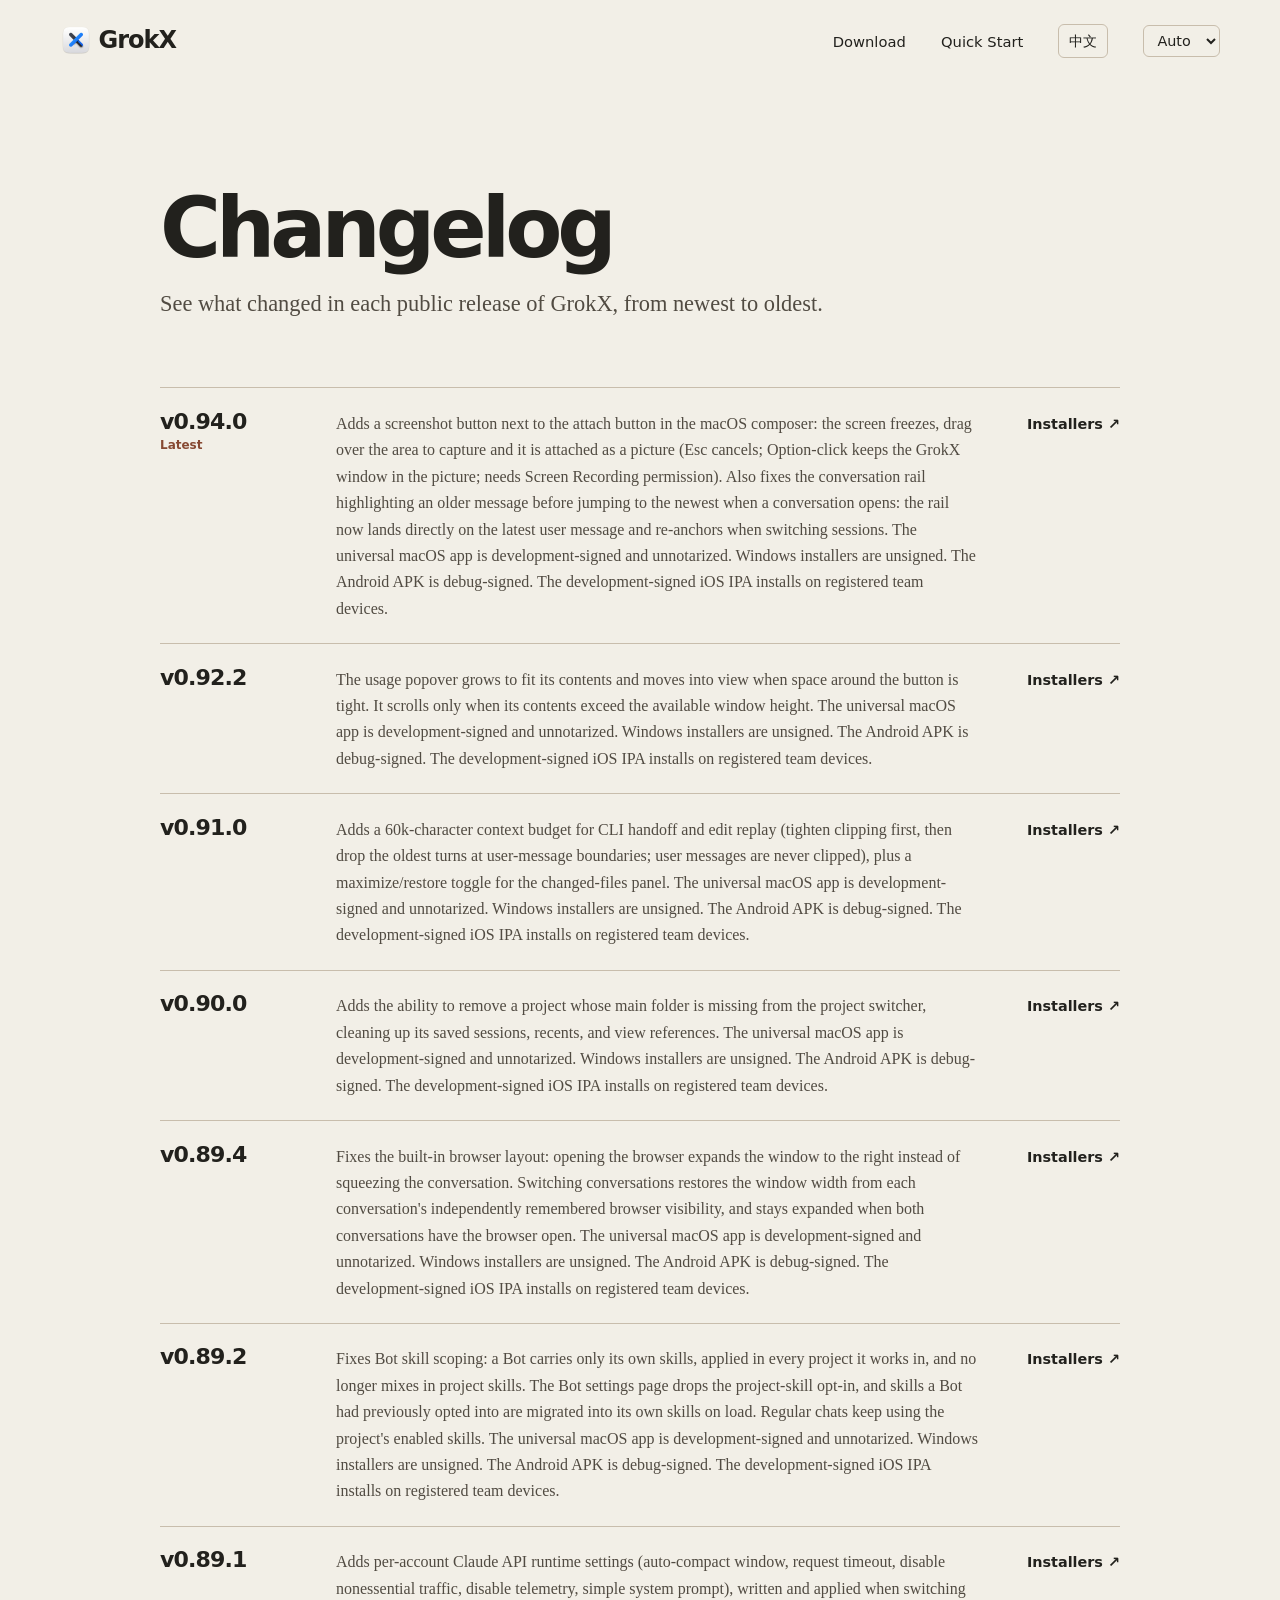
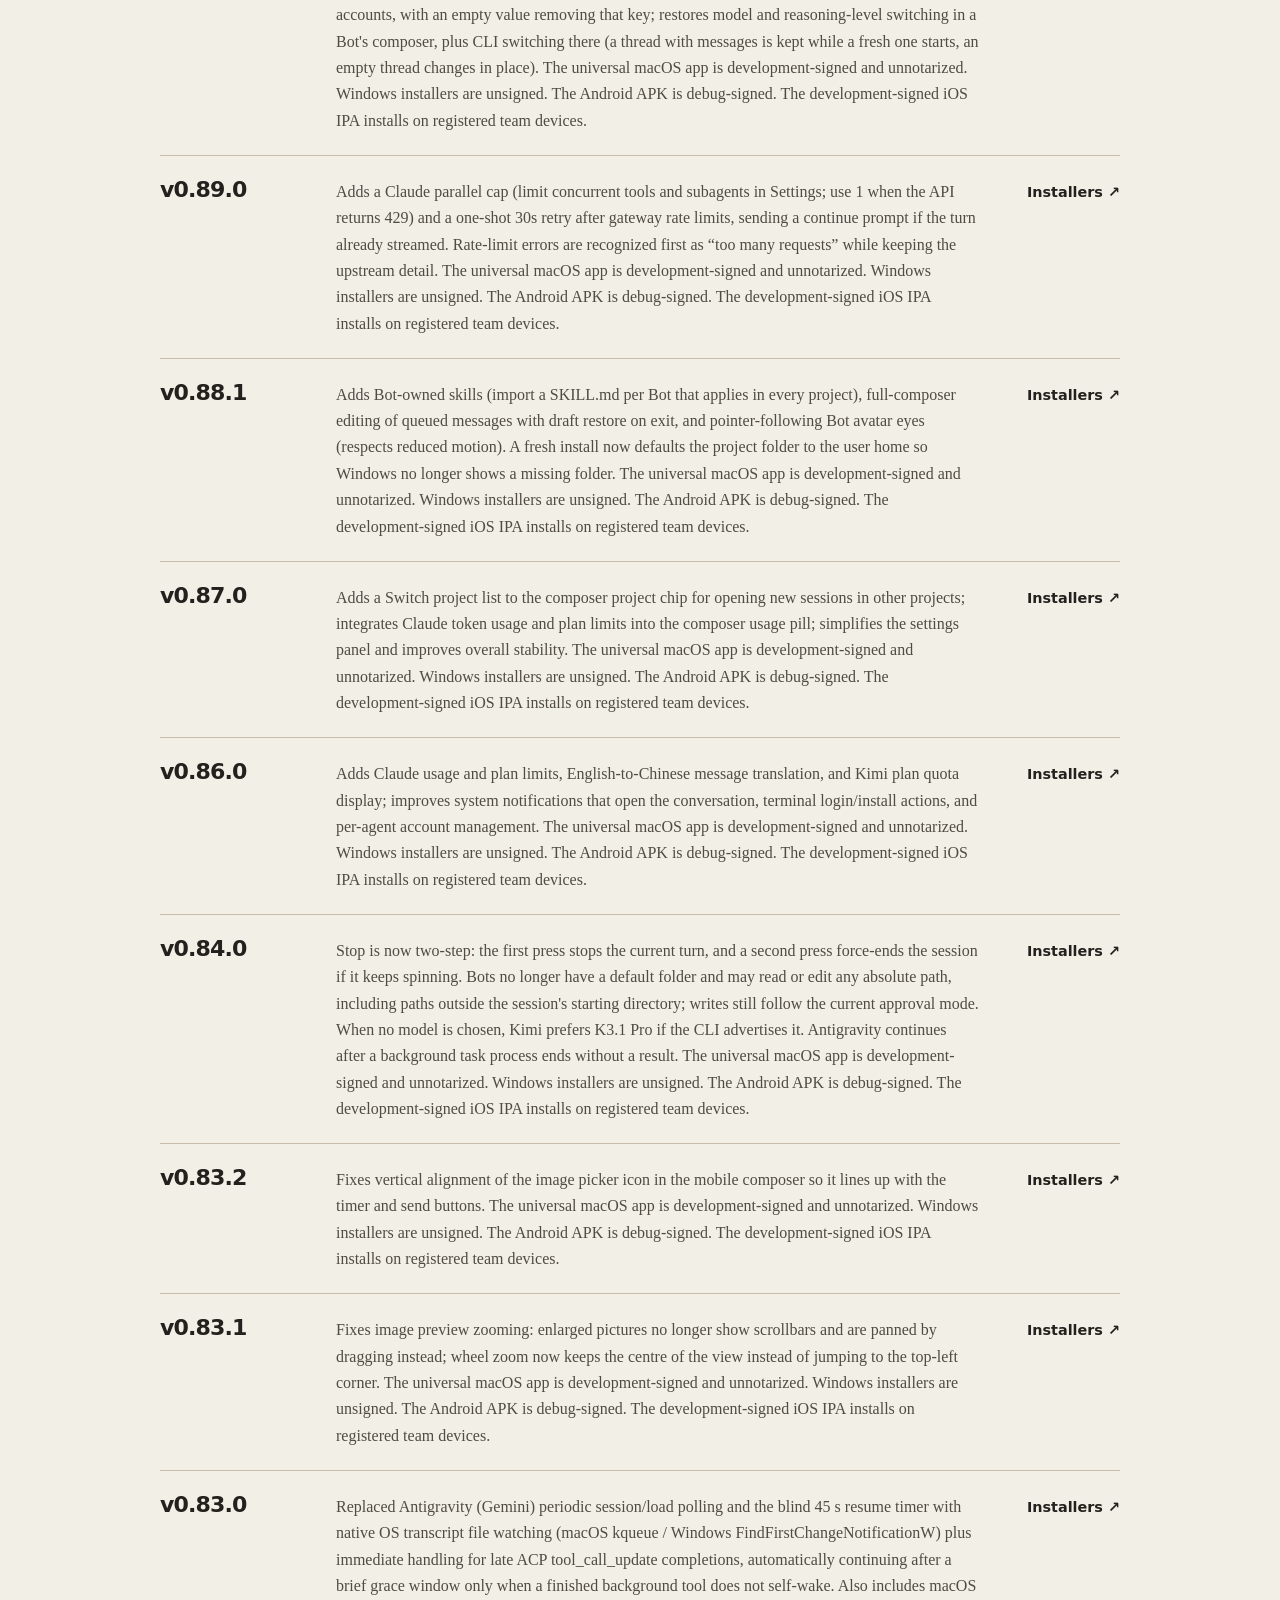
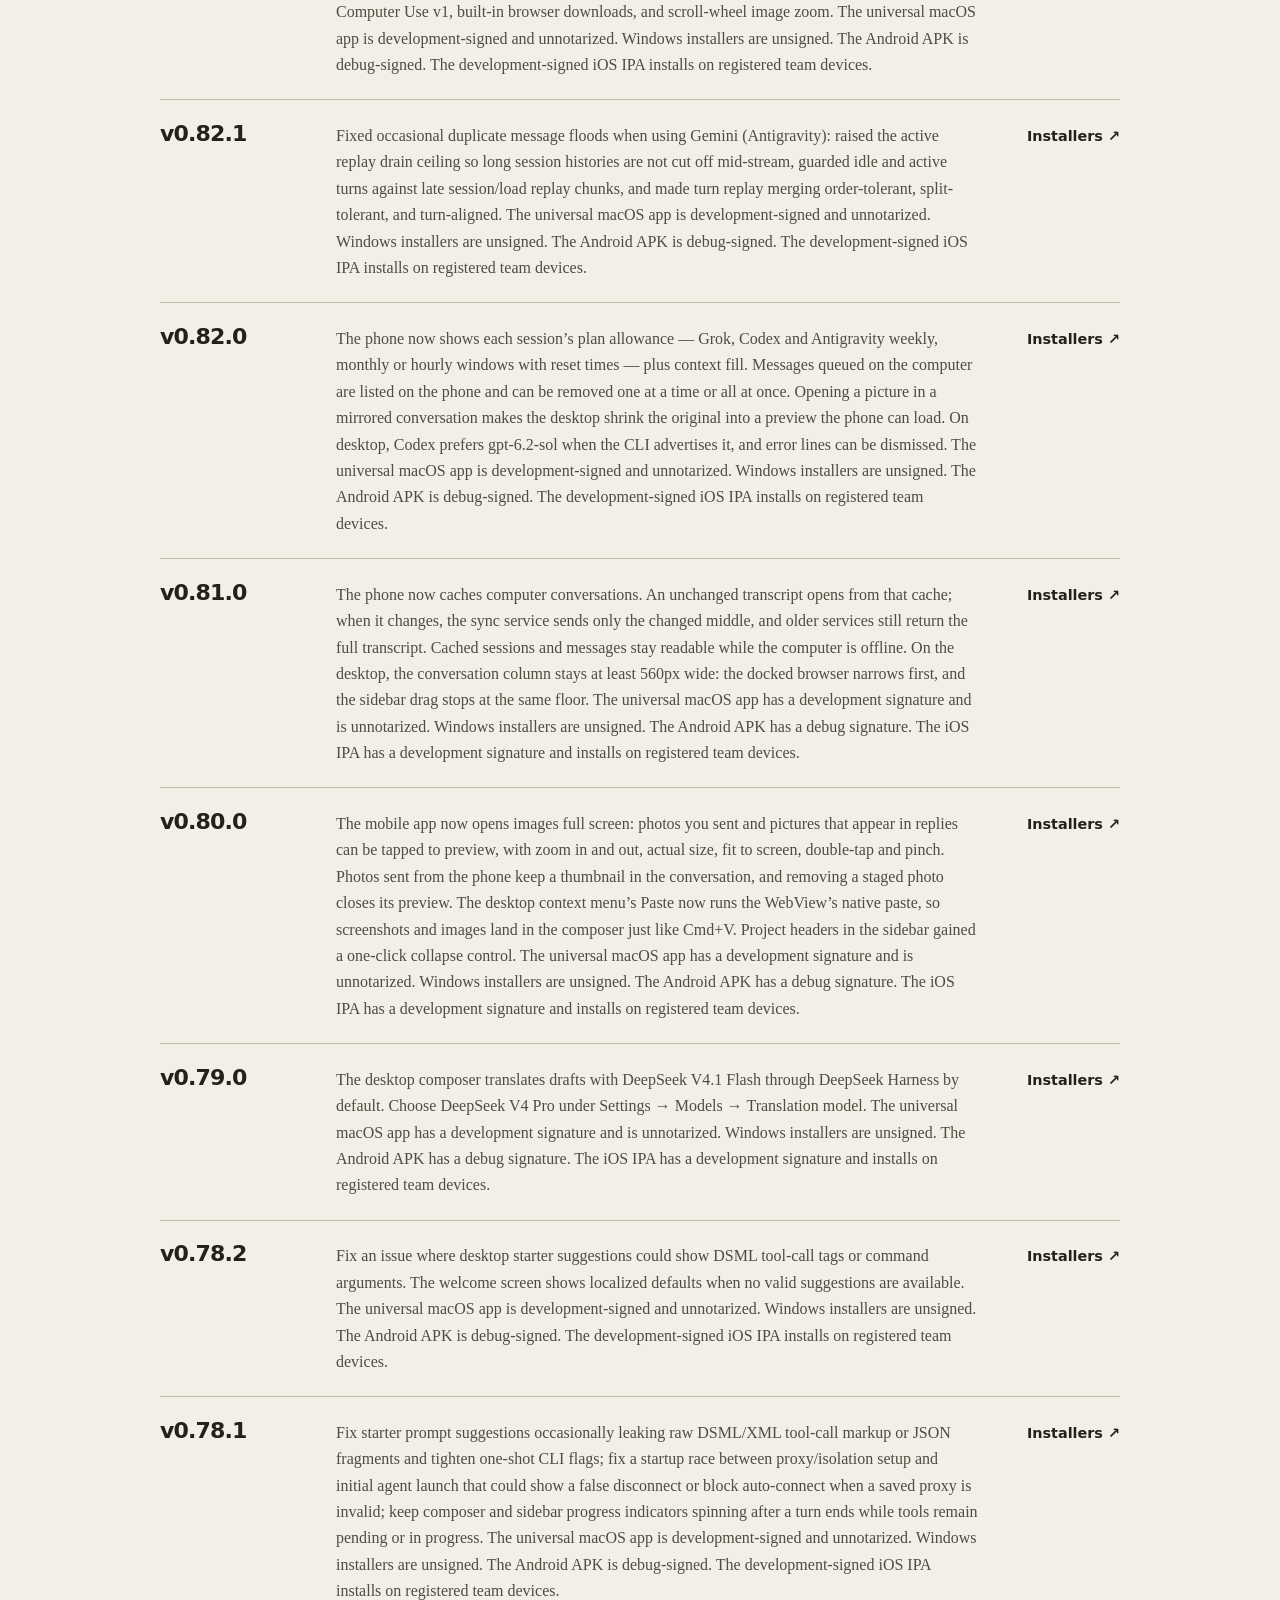
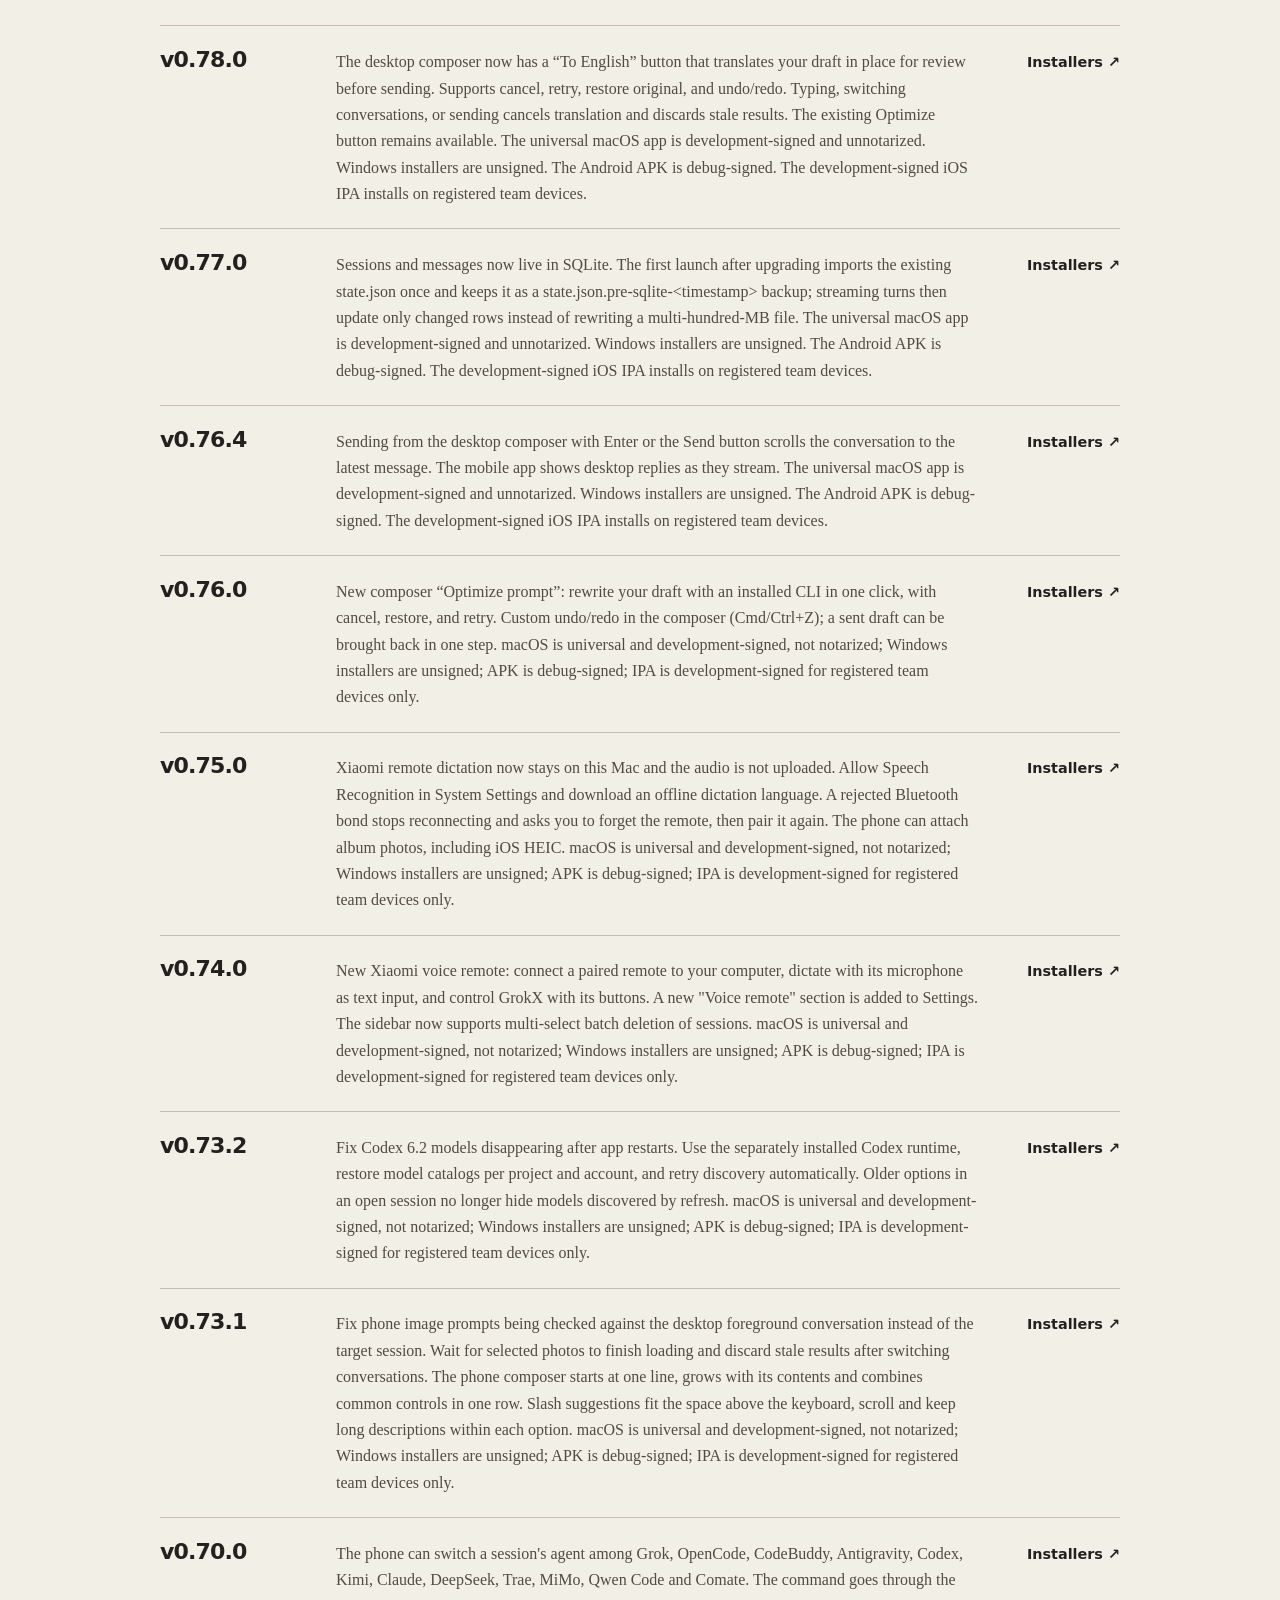
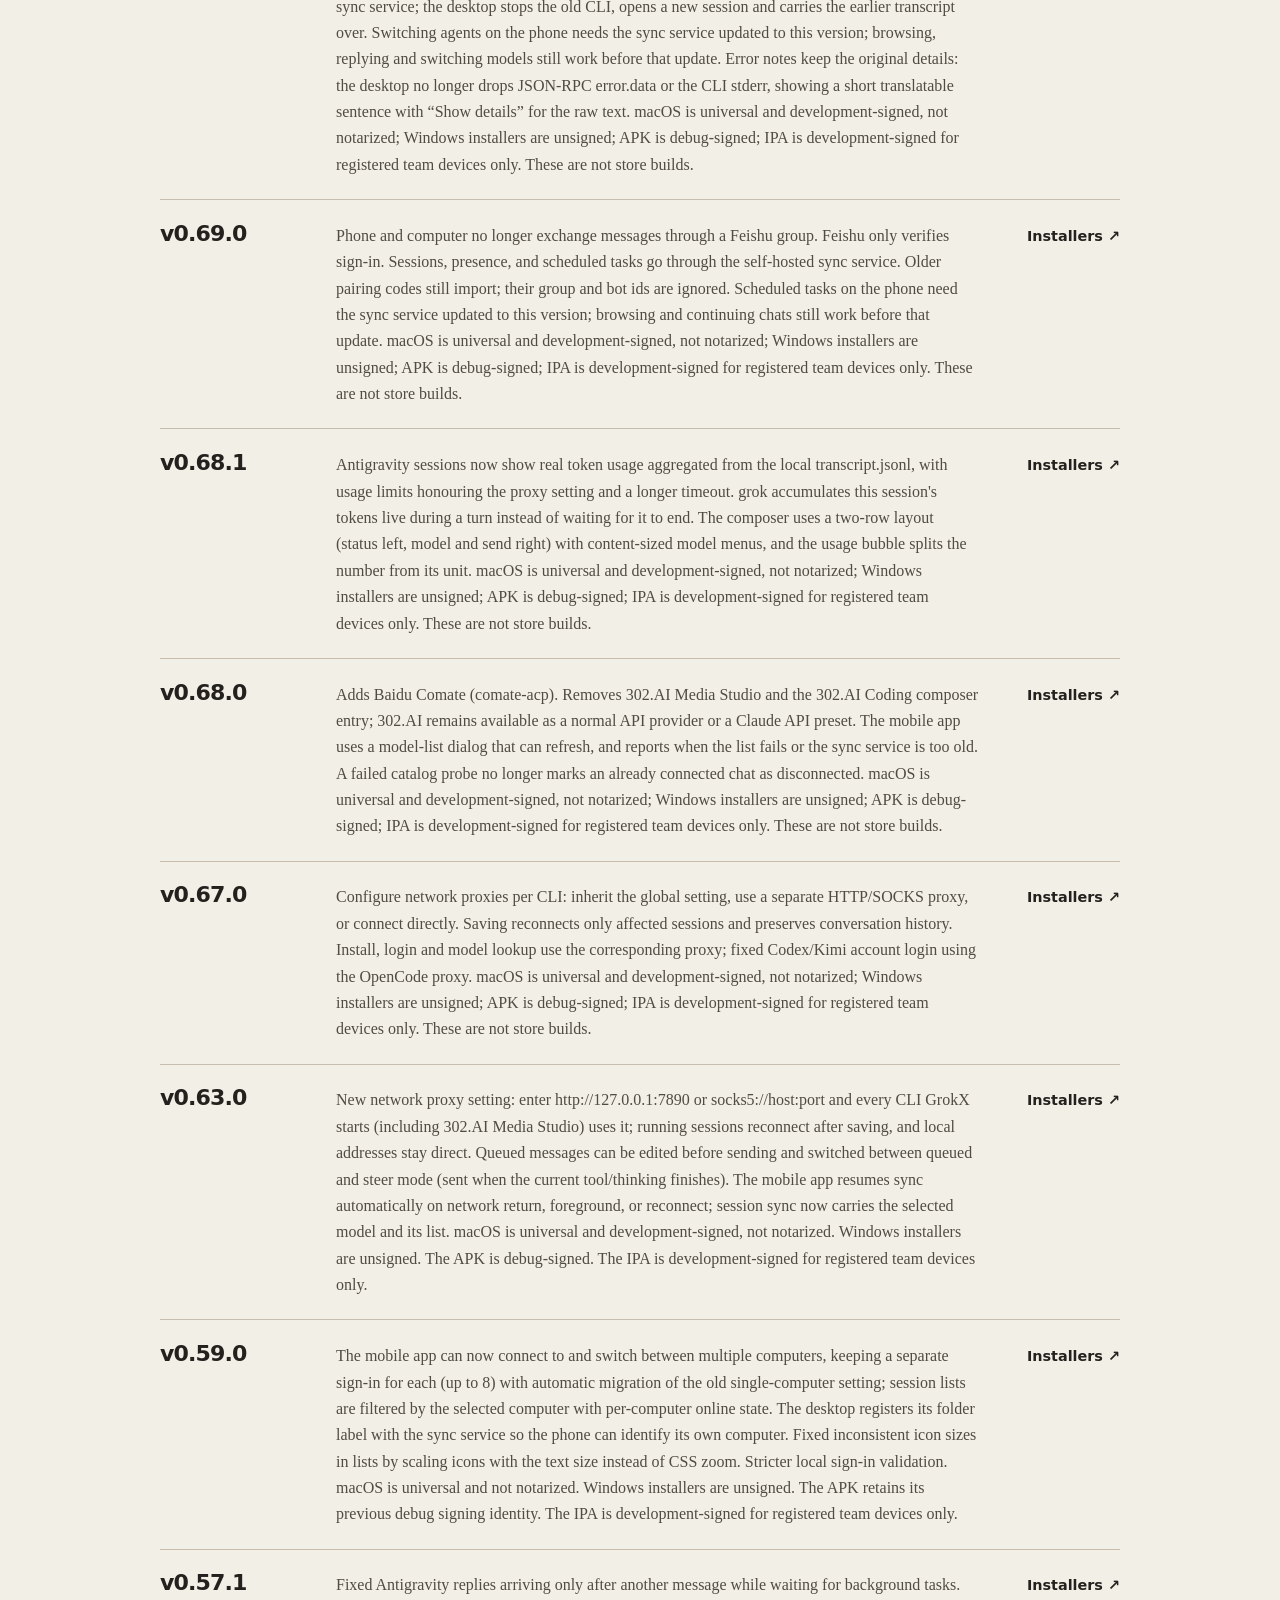
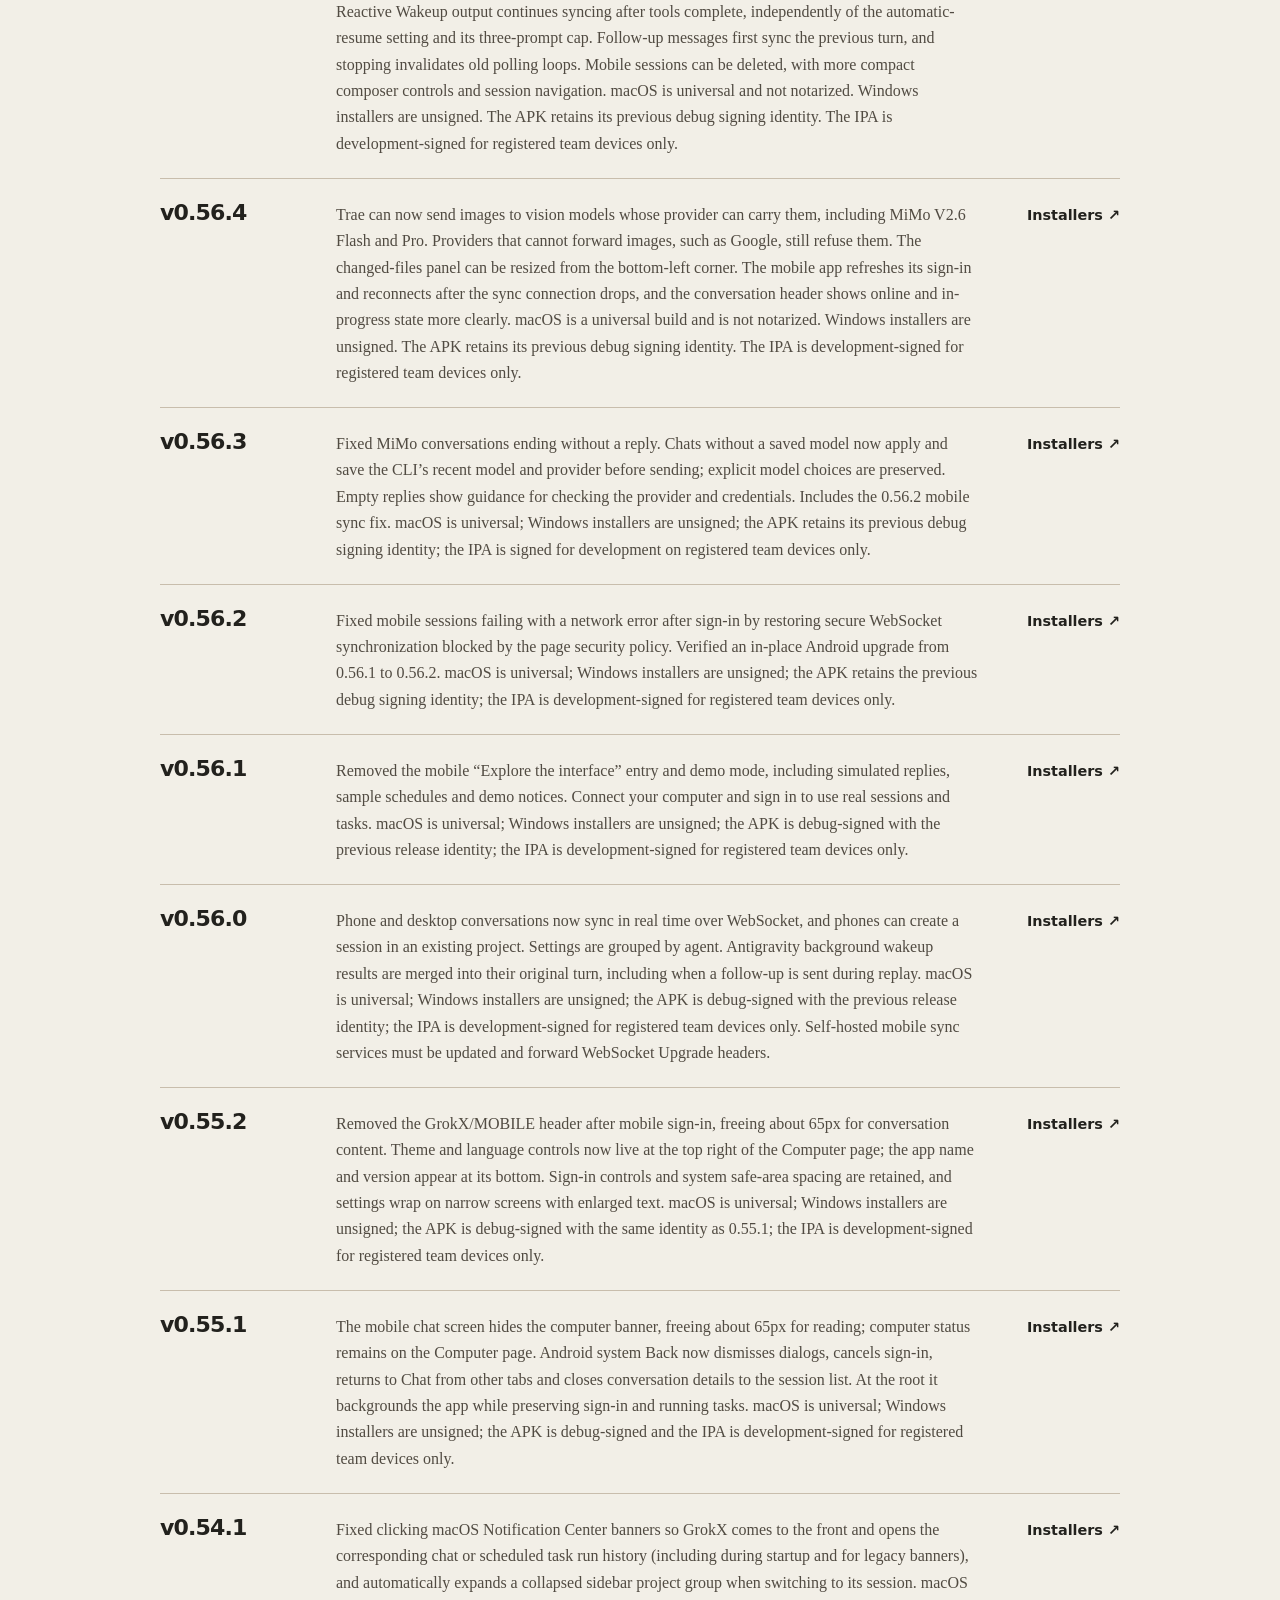
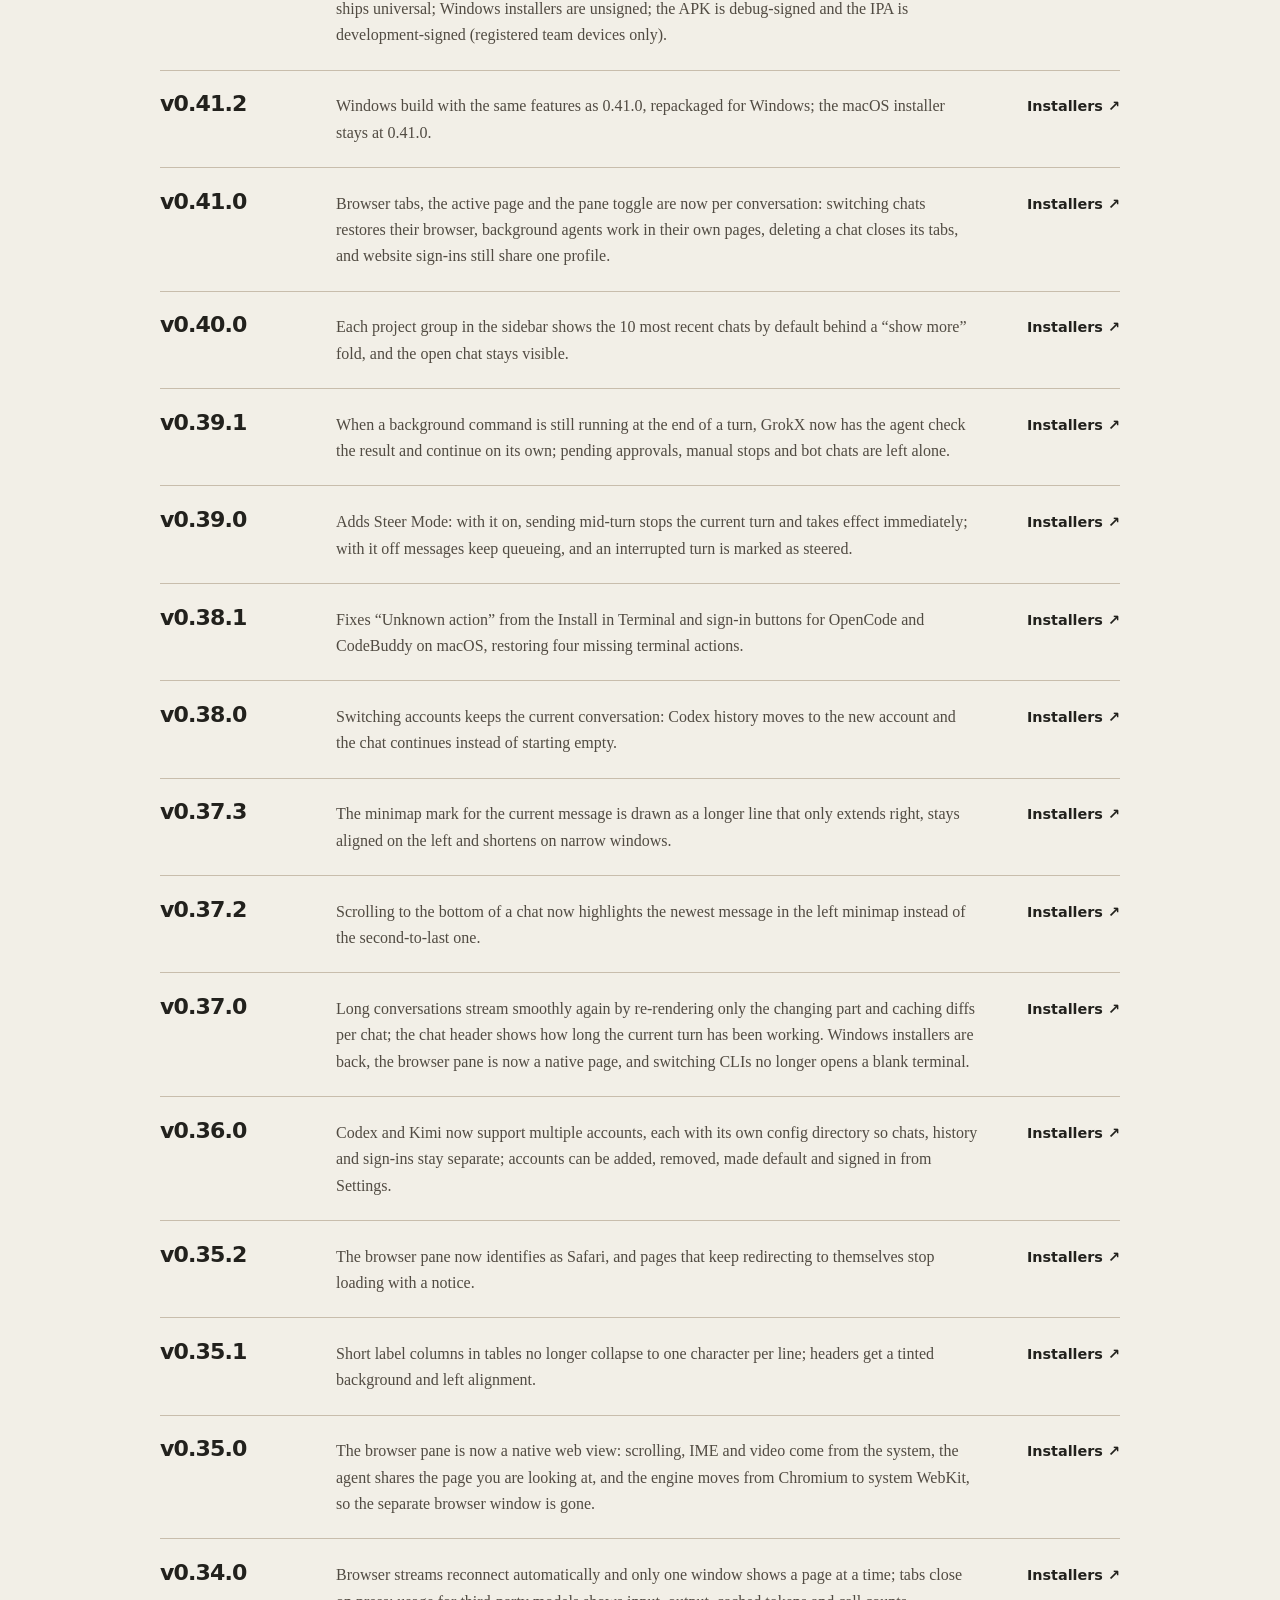
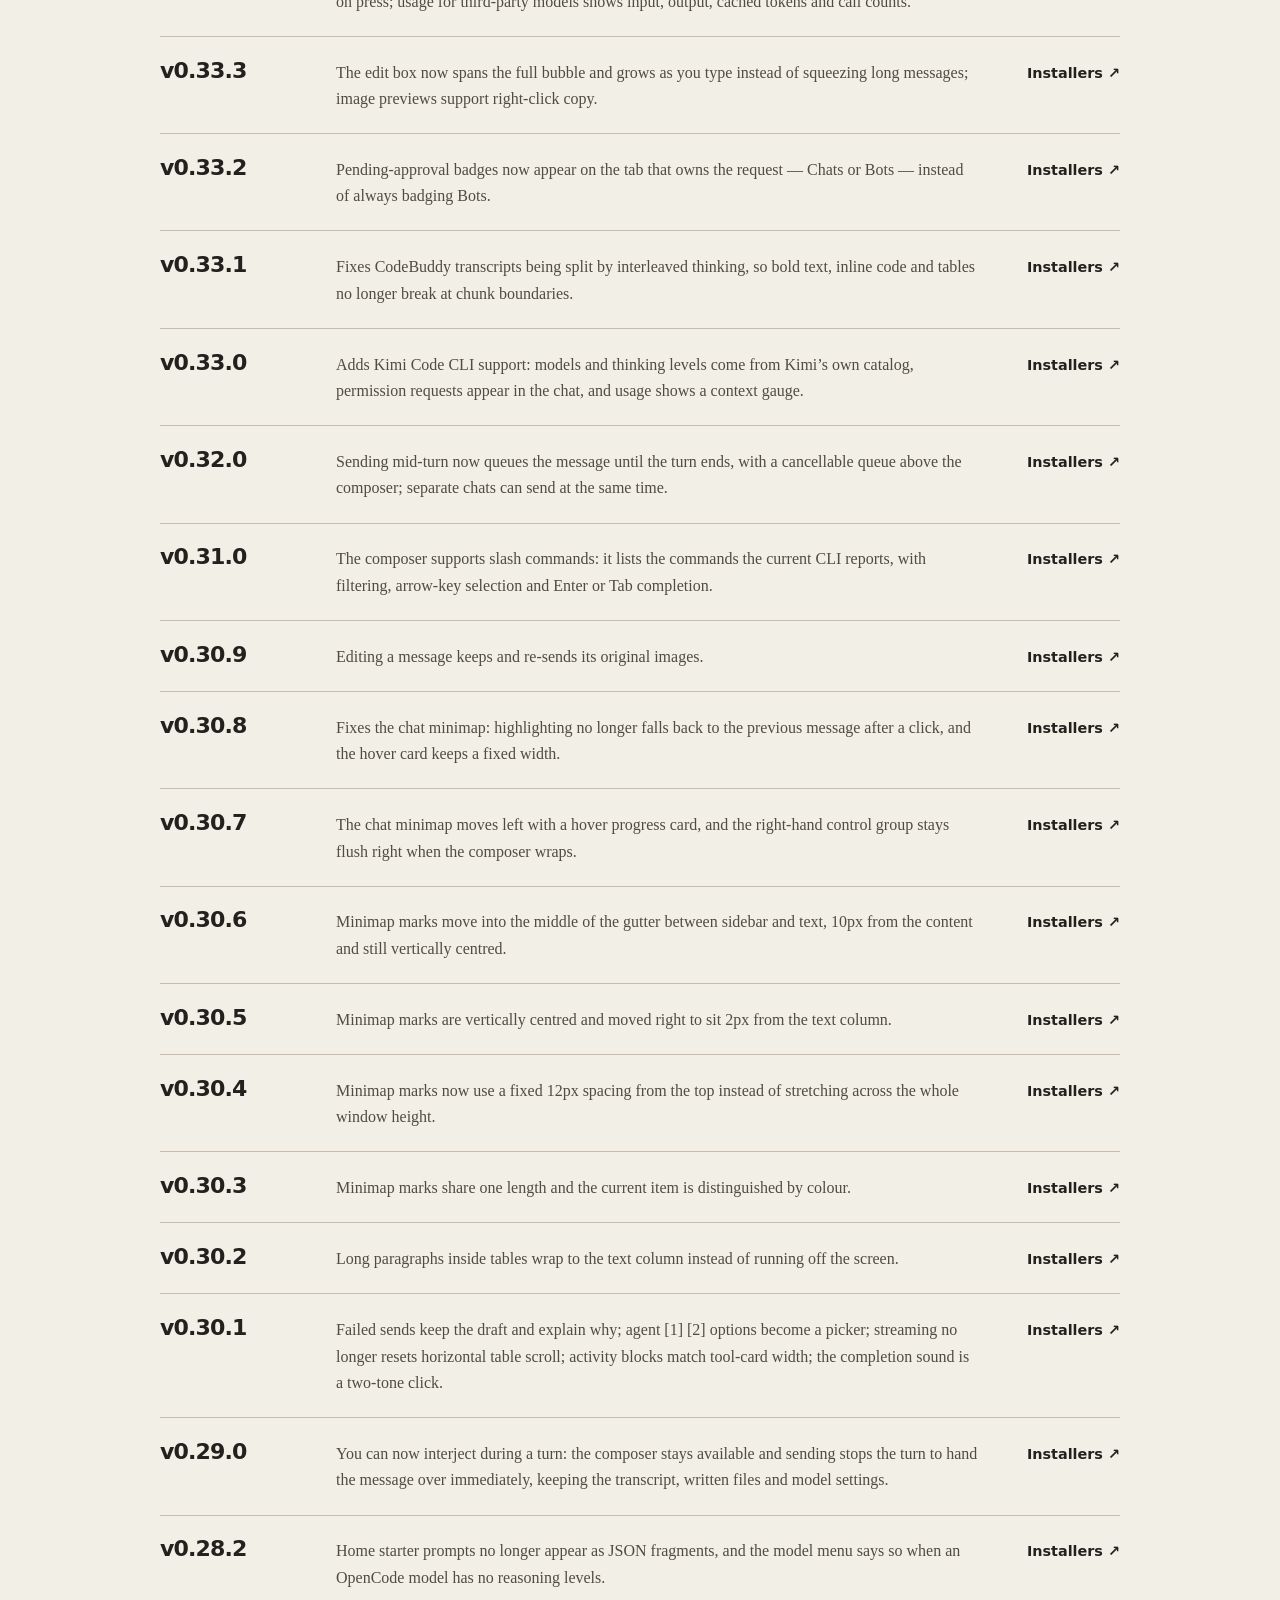
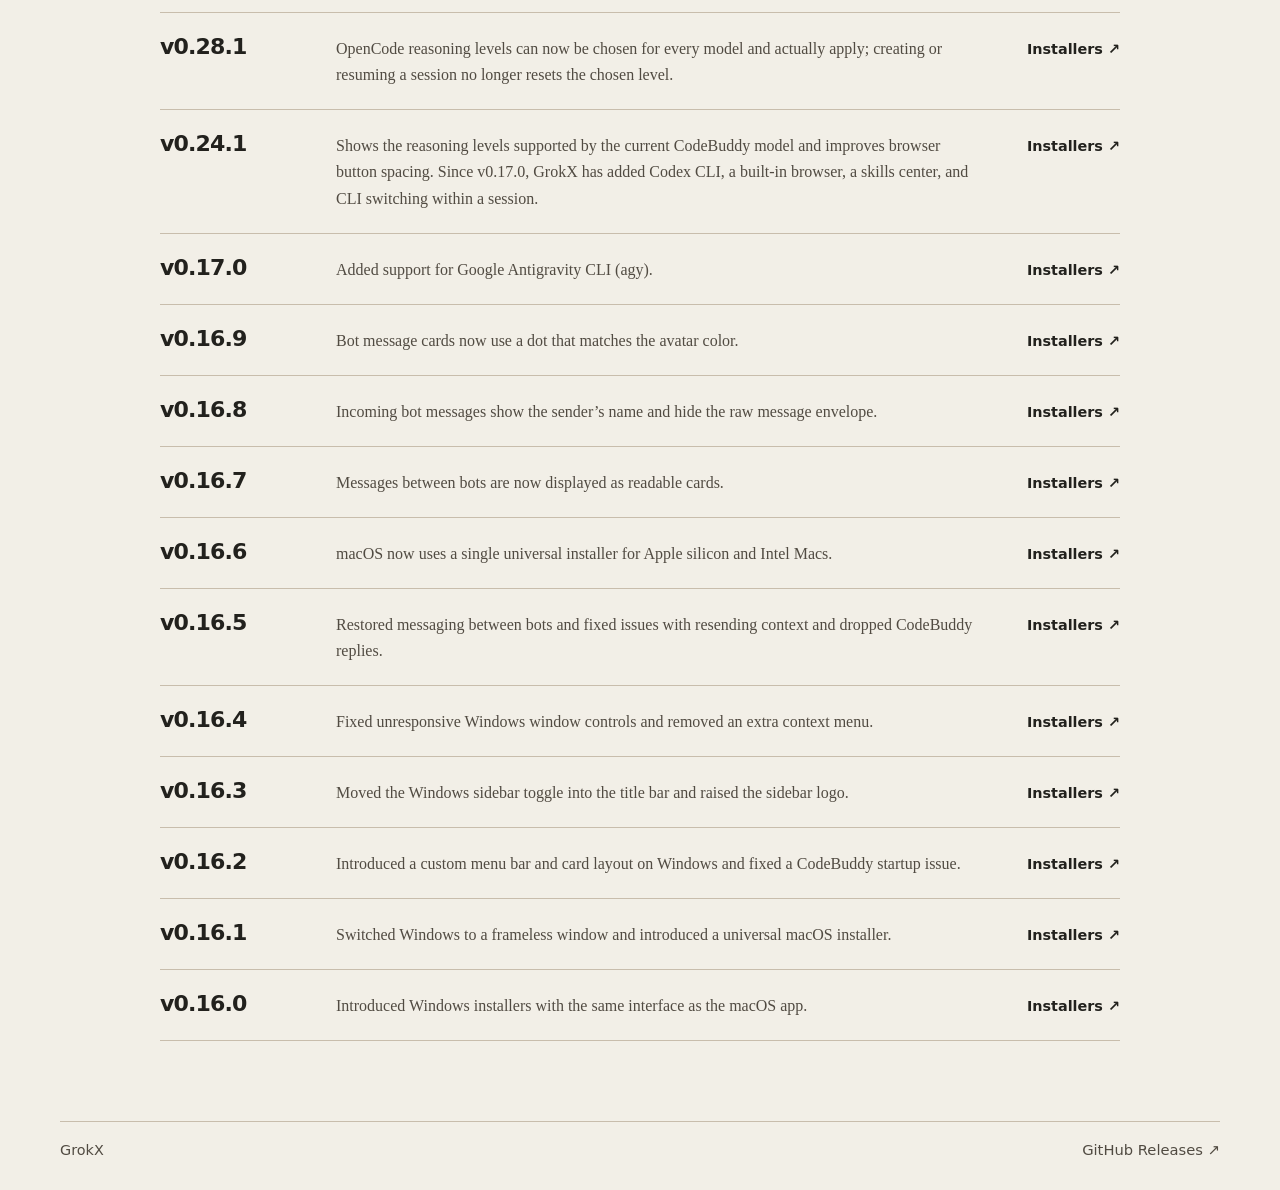
==== changelog.html @ 05f16b46 "Release 0.94.0: update version manifest and changelog" ====
<!doctype html>
<html lang="zh-CN">
<head>
<meta charset="utf-8">
<meta name="viewport" content="width=device-width, initial-scale=1">
<meta name="description" content="查看 GrokX 的版本变更和历史安装包。" data-en-content="Browse GrokX release notes and previous installers.">
<link rel="icon" href="grokx-icon.png">
<title data-en="GrokX · Changelog">GrokX · 版本更新记录</title>
<script src="preferences.js"></script>
<link rel="stylesheet" href="site.css">
<style>
.archive{max-width:960px;padding:clamp(3rem,8vw,7rem) 0 clamp(3rem,7vw,5rem)}
.archive-header{margin-bottom:clamp(2.4rem,5vw,4rem)}
.archive h1{margin:0 0 .8rem;font-size:clamp(2.6rem,6.5vw,5.2rem);letter-spacing:-.06em;line-height:1.07}
.archive-header p,.releases p{margin:0;font-family:var(--serif);color:var(--soft);line-height:1.65}
.archive-header p{font-size:clamp(1.15rem,2vw,1.4rem)}
.releases{list-style:none;margin:0;padding:0;border-top:1px solid var(--line)}
.releases li{display:grid;grid-template-columns:8rem minmax(0,1fr) auto;align-items:baseline;gap:.45rem clamp(1rem,4vw,3rem);padding:1.3rem 0;border-bottom:1px solid var(--line);scroll-margin-top:1rem}
.release-version h2{margin:0;font-size:1.38rem;letter-spacing:-.04em;font-variant-numeric:tabular-nums}
.latest{display:block;margin-top:.25rem;color:var(--step);font-size:.75rem;font-weight:650}
.release-link{white-space:nowrap;text-decoration:none;font-size:.9rem;font-weight:650}
.release-link:hover{text-decoration:underline}
.sr-only{position:absolute;width:1px;height:1px;padding:0;overflow:hidden;clip-path:inset(50%);white-space:nowrap}
@media(max-width:600px){
  .releases li{grid-template-columns:1fr auto}
  .releases p{grid-row:2;grid-column:1/-1}
  .release-link{grid-row:1;grid-column:2}
}
</style>
</head>
<body>
<nav class="shell" aria-label="主导航" data-en-label="Main navigation">
  <a class="wordmark-link" href="./"><span class="wordmark"><img src="grokx-icon.png" width="32" height="32" alt="">GrokX</span></a>
  <div>
    <a href="./#downloads" data-en="Download">下载</a>
    <a href="./#guide" data-en="Quick Start">使用指南</a>
    <button class="language-toggle" type="button" hidden></button>
    <select class="theme-select" aria-label="显示主题" data-en-label="Color theme" hidden>
      <option value="auto" data-en="Auto">自动</option>
      <option value="light" data-en="Light">亮色</option>
      <option value="dark" data-en="Dark">暗色</option>
    </select>
  </div>
</nav>
<main class="shell archive">
  <header class="archive-header">
    <h1 data-en="Changelog">版本更新记录</h1>
    <p data-en="See what changed in each public release of GrokX, from newest to oldest.">从新到旧查看 GrokX 各公开版本的改动和安装包。</p>
  </header>
  <ol class="releases">
    <li id="v0.94.0">
      <div class="release-version"><h2>v0.94.0</h2><span class="latest" data-en="Latest">最新发布</span></div>
      <p data-en="Adds a screenshot button next to the attach button in the macOS composer: the screen freezes, drag over the area to capture and it is attached as a picture (Esc cancels; Option-click keeps the GrokX window in the picture; needs Screen Recording permission). Also fixes the conversation rail highlighting an older message before jumping to the newest when a conversation opens: the rail now lands directly on the latest user message and re-anchors when switching sessions. The universal macOS app is development-signed and unnotarized. Windows installers are unsigned. The Android APK is debug-signed. The development-signed iOS IPA installs on registered team devices.">macOS 输入框的添加文件按钮旁新增截图按钮：屏幕冻结后拖拽框选区域，截图即作为图片加入输入框（Esc 取消；按住 Option 点击时不隐藏 GrokX 窗口；需要屏幕录制权限）。同时修复打开会话时右侧对话刻度先高亮旧消息、随后才跳到最新一条的问题：进入会话时刻度直接定位到最新一条用户消息，切换会话也会重新定位。macOS universal 为开发签名，未公证；Windows 安装包未签名；Android APK 为调试签名；iOS IPA 为开发签名，仅供团队已注册设备安装。</p>
      <a class="release-link" href="https://github.com/onedou/grokx-releases/releases/tag/v0.94.0"><span data-en="Installers">安装包</span> <span class="sr-only">v0.94.0</span><span aria-hidden="true">↗</span></a>
    </li>
    <li id="v0.92.2">
      <div class="release-version"><h2>v0.92.2</h2></div>
      <p data-en="The usage popover grows to fit its contents and moves into view when space around the button is tight. It scrolls only when its contents exceed the available window height. The universal macOS app is development-signed and unnotarized. Windows installers are unsigned. The Android APK is debug-signed. The development-signed iOS IPA installs on registered team devices.">聊天输入区的用量浮层现在会随内容展开。按钮上下空间不足时，浮层会调整位置以完整显示，只有内容超过整个窗口可用高度时才需要滚动。macOS universal 为开发签名，未公证。Windows 安装包未签名。Android APK 为调试签名。iOS IPA 为开发签名，仅供团队已注册设备安装。</p>
      <a class="release-link" href="https://github.com/onedou/grokx-releases/releases/tag/v0.92.2"><span data-en="Installers">安装包</span> <span class="sr-only">v0.92.2</span><span aria-hidden="true">↗</span></a>
    </li>
    <li id="v0.91.0">
      <div class="release-version"><h2>v0.91.0</h2></div>
      <p data-en="Adds a 60k-character context budget for CLI handoff and edit replay (tighten clipping first, then drop the oldest turns at user-message boundaries; user messages are never clipped), plus a maximize/restore toggle for the changed-files panel. The universal macOS app is development-signed and unnotarized. Windows installers are unsigned. The Android APK is debug-signed. The development-signed iOS IPA installs on registered team devices.">新增交接/编辑回放 60k 字符上下文预算（先逐级收紧单条截断并保头保尾，仍超时按用户消息边界丢弃最旧回合并注明数量；用户消息永不截断），以及文件变更面板放大/恢复按钮。macOS universal 为开发签名且未公证；Windows 安装包未签名；Android APK 为调试签名；iOS IPA 为开发签名，仅供团队已注册设备安装。</p>
      <a class="release-link" href="https://github.com/onedou/grokx-releases/releases/tag/v0.91.0"><span data-en="Installers">安装包</span> <span class="sr-only">v0.91.0</span><span aria-hidden="true">↗</span></a>
    </li>
    <li id="v0.90.0">
      <div class="release-version"><h2>v0.90.0</h2></div>
      <p data-en="Adds the ability to remove a project whose main folder is missing from the project switcher, cleaning up its saved sessions, recents, and view references. The universal macOS app is development-signed and unnotarized. Windows installers are unsigned. The Android APK is debug-signed. The development-signed iOS IPA installs on registered team devices.">项目切换器支持直接移除主文件夹已失效的项目，并清理相关会话、最近目录与视图引用。macOS 为 universal 开发签名、未公证；Windows 安装包未签名；Android APK 为调试签名；iOS IPA 为开发签名，仅供团队已注册设备安装。</p>
      <a class="release-link" href="https://github.com/onedou/grokx-releases/releases/tag/v0.90.0"><span data-en="Installers">安装包</span> <span class="sr-only">v0.90.0</span><span aria-hidden="true">↗</span></a>
    </li>
    <li id="v0.89.4">
      <div class="release-version"><h2>v0.89.4</h2></div>
      <p data-en="Fixes the built-in browser layout: opening the browser expands the window to the right instead of squeezing the conversation. Switching conversations restores the window width from each conversation's independently remembered browser visibility, and stays expanded when both conversations have the browser open. The universal macOS app is development-signed and unnotarized. Windows installers are unsigned. The Android APK is debug-signed. The development-signed iOS IPA installs on registered team devices.">修复内置浏览器布局：打开浏览器时窗口向右扩展，不再挤压对话区域；切换对话时按各对话独立记忆的浏览器显隐状态恢复窗口宽度，双方均打开浏览器时保持扩展。macOS 为 universal 开发签名、未公证；Windows 安装包未签名；Android APK 为调试签名；iOS IPA 为开发签名，仅供团队已注册设备安装。</p>
      <a class="release-link" href="https://github.com/onedou/grokx-releases/releases/tag/v0.89.4"><span data-en="Installers">安装包</span> <span class="sr-only">v0.89.4</span><span aria-hidden="true">↗</span></a>
    </li>
    <li id="v0.89.2">
      <div class="release-version"><h2>v0.89.2</h2></div>
      <p data-en="Fixes Bot skill scoping: a Bot carries only its own skills, applied in every project it works in, and no longer mixes in project skills. The Bot settings page drops the project-skill opt-in, and skills a Bot had previously opted into are migrated into its own skills on load. Regular chats keep using the project's enabled skills. The universal macOS app is development-signed and unnotarized. Windows installers are unsigned. The Android APK is debug-signed. The development-signed iOS IPA installs on registered team devices.">修正 Bot 技能作用范围：Bot 只携带自己的技能，并在它工作的每个项目中生效，不再混入项目技能；Bot 设置页移除「项目技能」选择区，此前已选择的项目技能会在加载时迁移为 Bot 自有技能；普通对话仍按项目使用已启用的技能。macOS 为 universal 开发签名、未公证；Windows 安装包未签名；Android APK 为调试签名；iOS IPA 为开发签名，仅供团队已注册设备安装。</p>
      <a class="release-link" href="https://github.com/onedou/grokx-releases/releases/tag/v0.89.2"><span data-en="Installers">安装包</span> <span class="sr-only">v0.89.2</span><span aria-hidden="true">↗</span></a>
    </li>
    <li id="v0.89.1">
      <div class="release-version"><h2>v0.89.1</h2></div>
      <p data-en="Adds per-account Claude API runtime settings (auto-compact window, request timeout, disable nonessential traffic, disable telemetry, simple system prompt), written and applied when switching accounts, with an empty value removing that key; restores model and reasoning-level switching in a Bot's composer, plus CLI switching there (a thread with messages is kept while a fresh one starts, an empty thread changes in place). The universal macOS app is development-signed and unnotarized. Windows installers are unsigned. The Android APK is debug-signed. The development-signed iOS IPA installs on registered team devices.">Claude API 新增每个账号独立的运行参数（自动压缩窗口、请求超时、关闭非必要网络、关闭遥测、精简系统提示），切换账号时写入对应账号的参数并重启 Claude，留空即删除该键使用默认值；Bot 对话输入区恢复模型与思考强度切换，CLI 也可在输入区切换（有消息的线程保留旧会话并新建，空线程原地切换）。macOS 为 universal 开发签名、未公证；Windows 安装包未签名；Android APK 为调试签名；iOS IPA 为开发签名，仅供团队已注册设备安装。</p>
      <a class="release-link" href="https://github.com/onedou/grokx-releases/releases/tag/v0.89.1"><span data-en="Installers">安装包</span> <span class="sr-only">v0.89.1</span><span aria-hidden="true">↗</span></a>
    </li>
    <li id="v0.89.0">
      <div class="release-version"><h2>v0.89.0</h2></div>
      <p data-en="Adds a Claude parallel cap (limit concurrent tools and subagents in Settings; use 1 when the API returns 429) and a one-shot 30s retry after gateway rate limits, sending a continue prompt if the turn already streamed. Rate-limit errors are recognized first as “too many requests” while keeping the upstream detail. The universal macOS app is development-signed and unnotarized. Windows installers are unsigned. The Android APK is debug-signed. The development-signed iOS IPA installs on registered team devices.">新增 Claude 并行上限（可在设置中限制同时运行的工具与子代理数量，接口 429 时可填 1）；网关 429 限流自动等待 30 秒重试一次，若本轮已有输出则改为继续指令避免重复发送；限流错误优先显示为「请求过于频繁」并保留上游详情。macOS 为 universal 开发签名、未公证；Windows 安装包未签名；Android APK 为调试签名；iOS IPA 为开发签名，仅供团队已注册设备安装。</p>
      <a class="release-link" href="https://github.com/onedou/grokx-releases/releases/tag/v0.89.0"><span data-en="Installers">安装包</span> <span class="sr-only">v0.89.0</span><span aria-hidden="true">↗</span></a>
    </li>
    <li id="v0.88.1">
      <div class="release-version"><h2>v0.88.1</h2></div>
      <p data-en="Adds Bot-owned skills (import a SKILL.md per Bot that applies in every project), full-composer editing of queued messages with draft restore on exit, and pointer-following Bot avatar eyes (respects reduced motion). A fresh install now defaults the project folder to the user home so Windows no longer shows a missing folder. The universal macOS app is development-signed and unnotarized. Windows installers are unsigned. The Android APK is debug-signed. The development-signed iOS IPA installs on registered team devices.">新增 Bot 自有技能（可为每个 Bot 导入 SKILL.md，跨所有项目生效）；排队消息改为主输入框整条编辑，保存后仍留在队列并在退出时恢复原草稿；Bot 头像眼睛跟随指针移动（尊重系统「减弱动态效果」）。新装默认项目目录改为用户主目录，避免 Windows 上目录缺失。macOS 为 universal 开发签名、未公证；Windows 安装包未签名；Android APK 为调试签名；iOS IPA 为开发签名，仅供团队已注册设备安装。</p>
      <a class="release-link" href="https://github.com/onedou/grokx-releases/releases/tag/v0.88.1"><span data-en="Installers">安装包</span> <span class="sr-only">v0.88.1</span><span aria-hidden="true">↗</span></a>
    </li>
    <li id="v0.87.0">
      <div class="release-version"><h2>v0.87.0</h2></div>
      <p data-en="Adds a Switch project list to the composer project chip for opening new sessions in other projects; integrates Claude token usage and plan limits into the composer usage pill; simplifies the settings panel and improves overall stability. The universal macOS app is development-signed and unnotarized. Windows installers are unsigned. The Android APK is debug-signed. The development-signed iOS IPA installs on registered team devices.">输入框项目芯片新增“切换项目”列表，可直接进入其他项目的新会话页；优化 Claude 用量展示，将词元统计与套餐额度整合至输入框用量胶囊；设置面板精简与稳定性优化。macOS 为 universal 开发签名、未公证；Windows 安装包未签名；Android APK 为调试签名；iOS IPA 为开发签名，仅供团队已注册设备安装。</p>
      <a class="release-link" href="https://github.com/onedou/grokx-releases/releases/tag/v0.87.0"><span data-en="Installers">安装包</span> <span class="sr-only">v0.87.0</span><span aria-hidden="true">↗</span></a>
    </li>
    <li id="v0.86.0">
      <div class="release-version"><h2>v0.86.0</h2></div>
      <p data-en="Adds Claude usage and plan limits, English-to-Chinese message translation, and Kimi plan quota display; improves system notifications that open the conversation, terminal login/install actions, and per-agent account management. The universal macOS app is development-signed and unnotarized. Windows installers are unsigned. The Android APK is debug-signed. The development-signed iOS IPA installs on registered team devices.">新增 Claude 用量统计与套餐额度、消息英文转中文翻译、Kimi 套餐额度展示；系统通知点击回会话、终端登录/安装动作与按 Agent 账号管理等能力增强。macOS 为 universal 开发签名、未公证；Windows 安装包未签名；Android APK 为调试签名；iOS IPA 为开发签名，仅供团队已注册设备安装。</p>
      <a class="release-link" href="https://github.com/onedou/grokx-releases/releases/tag/v0.86.0"><span data-en="Installers">安装包</span> <span class="sr-only">v0.86.0</span><span aria-hidden="true">↗</span></a>
    </li>
    <li id="v0.84.0">
      <div class="release-version"><h2>v0.84.0</h2></div>
      <p data-en="Stop is now two-step: the first press stops the current turn, and a second press force-ends the session if it keeps spinning. Bots no longer have a default folder and may read or edit any absolute path, including paths outside the session's starting directory; writes still follow the current approval mode. When no model is chosen, Kimi prefers K3.1 Pro if the CLI advertises it. Antigravity continues after a background task process ends without a result. The universal macOS app is development-signed and unnotarized. Windows installers are unsigned. The Android APK is debug-signed. The development-signed iOS IPA installs on registered team devices.">停止改为两段式：第一次停止本轮回合，若仍在转圈再按一次立即强制结束会话。Bot 不再绑定默认目录，可以读写任意绝对路径（含会话起始目录之外），写入仍遵守当前审批模式。未手动选择模型时，Kimi 在 CLI 提供 K3.1 Pro 的情况下默认使用该模型。Antigravity 在后台任务进程结束且没有结果时会在短暂等待后继续。macOS 为 universal 开发签名，未公证。Windows 安装包未签名。Android APK 为调试签名。iOS IPA 为开发签名，仅供团队已注册设备安装。</p>
      <a class="release-link" href="https://github.com/onedou/grokx-releases/releases/tag/v0.84.0"><span data-en="Installers">安装包</span> <span class="sr-only">v0.84.0</span><span aria-hidden="true">↗</span></a>
    </li>
    <li id="v0.83.2">
      <div class="release-version"><h2>v0.83.2</h2></div>
      <p data-en="Fixes vertical alignment of the image picker icon in the mobile composer so it lines up with the timer and send buttons. The universal macOS app is development-signed and unnotarized. Windows installers are unsigned. The Android APK is debug-signed. The development-signed iOS IPA installs on registered team devices.">修复手机输入栏「选择图片」图标未与时钟、发送按钮垂直居中的问题。macOS 为 universal 开发签名，未公证。Windows 安装包未签名。Android APK 为调试签名。iOS IPA 为开发签名，仅供团队已注册设备安装。</p>
      <a class="release-link" href="https://github.com/onedou/grokx-releases/releases/tag/v0.83.2"><span data-en="Installers">安装包</span> <span class="sr-only">v0.83.2</span><span aria-hidden="true">↗</span></a>
    </li>
    <li id="v0.83.1">
      <div class="release-version"><h2>v0.83.1</h2></div>
      <p data-en="Fixes image preview zooming: enlarged pictures no longer show scrollbars and are panned by dragging instead; wheel zoom now keeps the centre of the view instead of jumping to the top-left corner. The universal macOS app is development-signed and unnotarized. Windows installers are unsigned. The Android APK is debug-signed. The development-signed iOS IPA installs on registered team devices.">修复图片预览缩放：放大后不再常驻滚动条，改为按住图片拖动平移；滚轮缩放时保持画面中心，不再跳到左上角。macOS 为 universal 开发签名，未公证。Windows 安装包未签名。Android APK 为调试签名。iOS IPA 为开发签名，仅供团队已注册设备安装。</p>
      <a class="release-link" href="https://github.com/onedou/grokx-releases/releases/tag/v0.83.1"><span data-en="Installers">安装包</span> <span class="sr-only">v0.83.1</span><span aria-hidden="true">↗</span></a>
    </li>
    <li id="v0.83.0">
      <div class="release-version"><h2>v0.83.0</h2></div>
      <p data-en="Replaced Antigravity (Gemini) periodic session/load polling and the blind 45 s resume timer with native OS transcript file watching (macOS kqueue / Windows FindFirstChangeNotificationW) plus immediate handling for late ACP tool_call_update completions, automatically continuing after a brief grace window only when a finished background tool does not self-wake. Also includes macOS Computer Use v1, built-in browser downloads, and scroll-wheel image zoom. The universal macOS app is development-signed and unnotarized. Windows installers are unsigned. The Android APK is debug-signed. The development-signed iOS IPA installs on registered team devices.">Antigravity（Gemini）改为原生轨迹文件事件监听（macOS kqueue / Windows FindFirstChangeNotificationW）与迟到工具终态即时同步，彻底移除 2s/10s 空闲轮询与 45s 盲等续跑，后台工具结束后如未自唤醒则在短延迟后自动继续问答；同时包含 macOS 电脑操控首版、内置浏览器文件下载与图片预览滚轮缩放。macOS 为 universal 开发签名，未公证。Windows 安装包未签名。Android APK 为调试签名。iOS IPA 为开发签名，仅供团队已注册设备安装。</p>
      <a class="release-link" href="https://github.com/onedou/grokx-releases/releases/tag/v0.83.0"><span data-en="Installers">安装包</span> <span class="sr-only">v0.83.0</span><span aria-hidden="true">↗</span></a>
    </li>
    <li id="v0.82.1">
      <div class="release-version"><h2>v0.82.1</h2></div>
      <p data-en="Fixed occasional duplicate message floods when using Gemini (Antigravity): raised the active replay drain ceiling so long session histories are not cut off mid-stream, guarded idle and active turns against late session/load replay chunks, and made turn replay merging order-tolerant, split-tolerant, and turn-aligned. The universal macOS app is development-signed and unnotarized. Windows installers are unsigned. The Android APK is debug-signed. The development-signed iOS IPA installs on registered team devices.">修复使用 Gemini（Antigravity）时偶发产生大量重复消息的问题：延长活跃回放流的排空上限避免长会话被提前截断，在非活跃回合及迟到回放期间拦截多余的 session/load 回放块，并修复回合合并中的游标越界、乱序、权限/提示拆分与失败回合错配。macOS 为 universal 开发签名，未公证。Windows 安装包未签名。Android APK 为调试签名。iOS IPA 为开发签名，仅供团队已注册设备安装。</p>
      <a class="release-link" href="https://github.com/onedou/grokx-releases/releases/tag/v0.82.1"><span data-en="Installers">安装包</span> <span class="sr-only">v0.82.1</span><span aria-hidden="true">↗</span></a>
    </li>
    <li id="v0.82.0">
      <div class="release-version"><h2>v0.82.0</h2></div>
      <p data-en="The phone now shows each session’s plan allowance — Grok, Codex and Antigravity weekly, monthly or hourly windows with reset times — plus context fill. Messages queued on the computer are listed on the phone and can be removed one at a time or all at once. Opening a picture in a mirrored conversation makes the desktop shrink the original into a preview the phone can load. On desktop, Codex prefers gpt-6.2-sol when the CLI advertises it, and error lines can be dismissed. The universal macOS app is development-signed and unnotarized. Windows installers are unsigned. The Android APK is debug-signed. The development-signed iOS IPA installs on registered team devices.">手机端可以查看电脑会话的套餐额度，包括 Grok、Codex、Antigravity 的每周、每月或小时窗口及重置时间，也能看到上下文占用；电脑上排队中的消息现在会显示在手机里，可按条移除或整队取消。打开会话里的图片时，桌面端会把原图缩成手机可加载的预览图。桌面端 Codex 在 CLI 提供时默认优先使用 gpt-6.2-sol，出错提示行可以一键移除。macOS 为 universal 开发签名，未公证。Windows 安装包未签名。Android APK 为调试签名。iOS IPA 为开发签名，仅供团队已注册设备安装。</p>
      <a class="release-link" href="https://github.com/onedou/grokx-releases/releases/tag/v0.82.0"><span data-en="Installers">安装包</span> <span class="sr-only">v0.82.0</span><span aria-hidden="true">↗</span></a>
    </li>
    <li id="v0.81.0">
      <div class="release-version"><h2>v0.81.0</h2></div>
      <p data-en="The phone now caches computer conversations. An unchanged transcript opens from that cache; when it changes, the sync service sends only the changed middle, and older services still return the full transcript. Cached sessions and messages stay readable while the computer is offline. On the desktop, the conversation column stays at least 560px wide: the docked browser narrows first, and the sidebar drag stops at the same floor. The universal macOS app has a development signature and is unnotarized. Windows installers are unsigned. The Android APK has a debug signature. The iOS IPA has a development signature and installs on registered team devices.">手机端会把电脑会话缓存在本机。未改过的会话直接打开缓存；有改动时同步服务只下发变化的中间一段，旧版同步服务仍返回完整会话。电脑暂时离线时，已缓存的会话列表和正文仍可查看。桌面端对话区域保持至少 560px，停靠浏览器先变窄，侧栏拖动停在同一下限。macOS 为 universal 开发签名，未公证。Windows 安装包未签名。Android APK 为调试签名。iOS IPA 为开发签名，仅供团队已注册设备安装。</p>
      <a class="release-link" href="https://github.com/onedou/grokx-releases/releases/tag/v0.81.0"><span data-en="Installers">安装包</span> <span class="sr-only">v0.81.0</span><span aria-hidden="true">↗</span></a>
    </li>
    <li id="v0.80.0">
      <div class="release-version"><h2>v0.80.0</h2></div>
      <p data-en="The mobile app now opens images full screen: photos you sent and pictures that appear in replies can be tapped to preview, with zoom in and out, actual size, fit to screen, double-tap and pinch. Photos sent from the phone keep a thumbnail in the conversation, and removing a staged photo closes its preview. The desktop context menu’s Paste now runs the WebView’s native paste, so screenshots and images land in the composer just like Cmd+V. Project headers in the sidebar gained a one-click collapse control. The universal macOS app has a development signature and is unnotarized. Windows installers are unsigned. The Android APK has a debug signature. The iOS IPA has a development signature and installs on registered team devices.">手机端新增图片全屏查看：对话里你发过的照片和回复中出现的图片都能点开预览，支持放大缩小、原始尺寸、适应屏幕、双击和双指捏合；从手机发出的照片会在会话里保留缩略图，撤下的照片会自动关闭预览。桌面端右键菜单的「粘贴」改为调用 WebView 原生粘贴，截图和图片也能直接进入输入框，效果与键盘 Cmd+V 一致。侧栏项目标题新增一键收起按钮，展开的项目可立即收起会话列表。macOS 为 universal 开发签名，未公证。Windows 安装包未签名。Android APK 为调试签名。iOS IPA 为开发签名，仅供团队已注册设备安装。</p>
      <a class="release-link" href="https://github.com/onedou/grokx-releases/releases/tag/v0.80.0"><span data-en="Installers">安装包</span> <span class="sr-only">v0.80.0</span><span aria-hidden="true">↗</span></a>
    </li>
    <li id="v0.79.0">
      <div class="release-version"><h2>v0.79.0</h2></div>
      <p data-en="The desktop composer translates drafts with DeepSeek V4.1 Flash through DeepSeek Harness by default. Choose DeepSeek V4 Pro under Settings → Models → Translation model. The universal macOS app has a development signature and is unnotarized. Windows installers are unsigned. The Android APK has a debug signature. The iOS IPA has a development signature and installs on registered team devices.">桌面输入框「转为英文」默认通过 DeepSeek Harness 使用 DeepSeek V4.1 Flash。可在「设置 → 模型 → 翻译模型」切换到 DeepSeek V4 Pro。macOS 为 universal 开发签名，未公证。Windows 安装包未签名。Android APK 为调试签名。iOS IPA 为开发签名，仅供团队已注册设备安装。</p>
      <a class="release-link" href="https://github.com/onedou/grokx-releases/releases/tag/v0.79.0"><span data-en="Installers">安装包</span> <span class="sr-only">v0.79.0</span><span aria-hidden="true">↗</span></a>
    </li>
    <li id="v0.78.2">
      <div class="release-version"><h2>v0.78.2</h2></div>
      <p data-en="Fix an issue where desktop starter suggestions could show DSML tool-call tags or command arguments. The welcome screen shows localized defaults when no valid suggestions are available. The universal macOS app is development-signed and unnotarized. Windows installers are unsigned. The Android APK is debug-signed. The development-signed iOS IPA installs on registered team devices.">修复桌面首页的开场建议偶尔显示 DSML 工具调用标签或命令参数的问题。无法提取有效建议时，首页会显示当前语言的默认建议。macOS 为 universal 开发签名，未公证。Windows 安装包未签名。Android APK 为调试签名。iOS IPA 为开发签名，仅供团队已注册设备安装。</p>
      <a class="release-link" href="https://github.com/onedou/grokx-releases/releases/tag/v0.78.2"><span data-en="Installers">安装包</span> <span class="sr-only">v0.78.2</span><span aria-hidden="true">↗</span></a>
    </li>
    <li id="v0.78.1">
      <div class="release-version"><h2>v0.78.1</h2></div>
      <p data-en="Fix starter prompt suggestions occasionally leaking raw DSML/XML tool-call markup or JSON fragments and tighten one-shot CLI flags; fix a startup race between proxy/isolation setup and initial agent launch that could show a false disconnect or block auto-connect when a saved proxy is invalid; keep composer and sidebar progress indicators spinning after a turn ends while tools remain pending or in progress. The universal macOS app is development-signed and unnotarized. Windows installers are unsigned. The Android APK is debug-signed. The development-signed iOS IPA installs on registered team devices.">修复首页开场建议偶发泄露 DSML/XML 工具调用标记或 JSON 片段的问题，并收紧各 CLI 一次性建议参数；修复启动阶段代理与环境隔离初始化竞态导致的误报断连及无效代理配置阻塞自动连接问题；修复回合结束后仍有未完成工具调用时输入框和侧边栏进度指示提前消失的问题。macOS 为 universal 开发签名，未公证。Windows 安装包未签名。Android APK 为调试签名。iOS IPA 为开发签名，仅供团队已注册设备安装。</p>
      <a class="release-link" href="https://github.com/onedou/grokx-releases/releases/tag/v0.78.1"><span data-en="Installers">安装包</span> <span class="sr-only">v0.78.1</span><span aria-hidden="true">↗</span></a>
    </li>
    <li id="v0.78.0">
      <div class="release-version"><h2>v0.78.0</h2></div>
      <p data-en="The desktop composer now has a “To English” button that translates your draft in place for review before sending. Supports cancel, retry, restore original, and undo/redo. Typing, switching conversations, or sending cancels translation and discards stale results. The existing Optimize button remains available. The universal macOS app is development-signed and unnotarized. Windows installers are unsigned. The Android APK is debug-signed. The development-signed iOS IPA installs on registered team devices.">桌面输入框新增「转为英文」按钮，点击后将草稿翻译成英文并回填，确认后再发送。支持取消、重试、恢复原文和撤销/重做；继续输入、切换会话或发送时会取消翻译，丢弃过期结果。原有「优化」按钮保持可用。macOS 为 universal 开发签名，未公证。Windows 安装包未签名。Android APK 为调试签名。iOS IPA 为开发签名，仅供团队已注册设备安装。</p>
      <a class="release-link" href="https://github.com/onedou/grokx-releases/releases/tag/v0.78.0"><span data-en="Installers">安装包</span> <span class="sr-only">v0.78.0</span><span aria-hidden="true">↗</span></a>
    </li>
    <li id="v0.77.0">
      <div class="release-version"><h2>v0.77.0</h2></div>
      <p data-en="Sessions and messages now live in SQLite. The first launch after upgrading imports the existing state.json once and keeps it as a state.json.pre-sqlite-&lt;timestamp&gt; backup; streaming turns then update only changed rows instead of rewriting a multi-hundred-MB file. The universal macOS app is development-signed and unnotarized. Windows installers are unsigned. The Android APK is debug-signed. The development-signed iOS IPA installs on registered team devices.">会话与消息改为 SQLite 存储。升级后首次启动会把原 state.json 一次性迁移，并保留为 state.json.pre-sqlite-&lt;时间戳&gt; 备份；此后流式回复只写变更行，不再整份重写数百 MB 的状态文件。macOS 为 universal 开发签名，未公证。Windows 安装包未签名。Android APK 为调试签名。iOS IPA 为开发签名，仅供团队已注册设备安装。</p>
      <a class="release-link" href="https://github.com/onedou/grokx-releases/releases/tag/v0.77.0"><span data-en="Installers">安装包</span> <span class="sr-only">v0.77.0</span><span aria-hidden="true">↗</span></a>
    </li>
    <li id="v0.76.4">
      <div class="release-version"><h2>v0.76.4</h2></div>
      <p data-en="Sending from the desktop composer with Enter or the Send button scrolls the conversation to the latest message. The mobile app shows desktop replies as they stream. The universal macOS app is development-signed and unnotarized. Windows installers are unsigned. The Android APK is debug-signed. The development-signed iOS IPA installs on registered team devices.">从桌面输入框按 Enter 或点击发送后，对话自动滚动到底部，显示最新消息。手机端可实时逐字查看电脑发来的回复。 macOS 为 universal 开发签名，未公证。Windows 安装包未签名。Android APK 为调试签名。iOS IPA 为开发签名，仅供团队已注册设备安装。</p>
      <a class="release-link" href="https://github.com/onedou/grokx-releases/releases/tag/v0.76.4"><span data-en="Installers">安装包</span> <span class="sr-only">v0.76.4</span><span aria-hidden="true">↗</span></a>
    </li>
    <li id="v0.76.0">
      <div class="release-version"><h2>v0.76.0</h2></div>
      <p data-en="New composer “Optimize prompt”: rewrite your draft with an installed CLI in one click, with cancel, restore, and retry. Custom undo/redo in the composer (Cmd/Ctrl+Z); a sent draft can be brought back in one step. macOS is universal and development-signed, not notarized; Windows installers are unsigned; APK is debug-signed; IPA is development-signed for registered team devices only.">输入框新增「优化提示词」：用已安装的 CLI 一键改写草稿，可取消、恢复原文或重试。输入框支持自定义撤销/重做（Cmd/Ctrl+Z），误发送的草稿可一步撤回。macOS 为 universal 开发签名、未公证；Windows 安装包未签名；APK 为 debug 签名；IPA 为开发签名，仅限团队已注册设备。</p>
      <a class="release-link" href="https://github.com/onedou/grokx-releases/releases/tag/v0.76.0"><span data-en="Installers">安装包</span> <span class="sr-only">v0.76.0</span><span aria-hidden="true">↗</span></a>
    </li>
    <li id="v0.75.0">
      <div class="release-version"><h2>v0.75.0</h2></div>
      <p data-en="Xiaomi remote dictation now stays on this Mac and the audio is not uploaded. Allow Speech Recognition in System Settings and download an offline dictation language. A rejected Bluetooth bond stops reconnecting and asks you to forget the remote, then pair it again. The phone can attach album photos, including iOS HEIC. macOS is universal and development-signed, not notarized; Windows installers are unsigned; APK is debug-signed; IPA is development-signed for registered team devices only.">小米语音遥控器的听写改为在这台 Mac 上完成，音频不再上传。请在系统设置中允许语音识别，并下载离线听写语言。配对密钥失效时不再反复重连，会提示忽略遥控器后重新配对。手机可以从相册选择图片，包括 iOS 的 HEIC。macOS 为 universal 开发签名、未公证；Windows 安装包未签名；APK 为 debug 签名；IPA 为开发签名，仅限团队已注册设备。</p>
      <a class="release-link" href="https://github.com/onedou/grokx-releases/releases/tag/v0.75.0"><span data-en="Installers">安装包</span> <span class="sr-only">v0.75.0</span><span aria-hidden="true">↗</span></a>
    </li>
    <li id="v0.74.0">
      <div class="release-version"><h2>v0.74.0</h2></div>
      <p data-en="New Xiaomi voice remote: connect a paired remote to your computer, dictate with its microphone as text input, and control GrokX with its buttons. A new &quot;Voice remote&quot; section is added to Settings. The sidebar now supports multi-select batch deletion of sessions. macOS is universal and development-signed, not notarized; Windows installers are unsigned; APK is debug-signed; IPA is development-signed for registered team devices only.">新增小米语音遥控：把已配对的遥控器连上电脑，麦克风语音即可转成文字输入，按钮可控制 GrokX；设置页新增「语音遥控」分区。侧边栏支持多选会话批量删除。macOS 为 universal 开发签名、未公证；Windows 安装包未签名；APK 为 debug 签名；IPA 为开发签名，仅限团队已注册设备。</p>
      <a class="release-link" href="https://github.com/onedou/grokx-releases/releases/tag/v0.74.0"><span data-en="Installers">安装包</span> <span class="sr-only">v0.74.0</span><span aria-hidden="true">↗</span></a>
    </li>
    <li id="v0.73.2">
      <div class="release-version"><h2>v0.73.2</h2></div>
      <p data-en="Fix Codex 6.2 models disappearing after app restarts. Use the separately installed Codex runtime, restore model catalogs per project and account, and retry discovery automatically. Older options in an open session no longer hide models discovered by refresh. macOS is universal and development-signed, not notarized; Windows installers are unsigned; APK is debug-signed; IPA is development-signed for registered team devices only.">修复 Codex 重启后 6.2 模型消失的问题：使用独立安装的 Codex 运行时，按项目和账号恢复模型目录并自动重试刷新；已打开会话的旧列表不再遮住刷新发现的新模型。macOS 为 universal 开发签名、未公证；Windows 安装包未签名；APK 为 debug 签名；IPA 为开发签名，仅限团队已注册设备。</p>
      <a class="release-link" href="https://github.com/onedou/grokx-releases/releases/tag/v0.73.2"><span data-en="Installers">安装包</span> <span class="sr-only">v0.73.2</span><span aria-hidden="true">↗</span></a>
    </li>
    <li id="v0.73.1">
      <div class="release-version"><h2>v0.73.1</h2></div>
      <p data-en="Fix phone image prompts being checked against the desktop foreground conversation instead of the target session. Wait for selected photos to finish loading and discard stale results after switching conversations. The phone composer starts at one line, grows with its contents and combines common controls in one row. Slash suggestions fit the space above the keyboard, scroll and keep long descriptions within each option. macOS is universal and development-signed, not notarized; Windows installers are unsigned; APK is debug-signed; IPA is development-signed for registered team devices only.">修复手机图片发送时误用电脑当前会话能力的问题，按目标会话检查图片支持；图片读取完成前禁止发送，切换会话后不再加入旧图片。手机输入区改为单行起步、自动增高，并合并常用操作；斜杠菜单根据键盘上方空间限高、滚动，长描述不再挤压推荐项。macOS 为 universal 开发签名、未公证；Windows 安装包未签名；APK 为 debug 签名；IPA 为开发签名，仅限团队已注册设备。</p>
      <a class="release-link" href="https://github.com/onedou/grokx-releases/releases/tag/v0.73.1"><span data-en="Installers">安装包</span> <span class="sr-only">v0.73.1</span><span aria-hidden="true">↗</span></a>
    </li>
    <li id="v0.70.0">
      <div class="release-version"><h2>v0.70.0</h2></div>
      <p data-en="The phone can switch a session's agent among Grok, OpenCode, CodeBuddy, Antigravity, Codex, Kimi, Claude, DeepSeek, Trae, MiMo, Qwen Code and Comate. The command goes through the sync service; the desktop stops the old CLI, opens a new session and carries the earlier transcript over. Switching agents on the phone needs the sync service updated to this version; browsing, replying and switching models still work before that update. Error notes keep the original details: the desktop no longer drops JSON-RPC error.data or the CLI stderr, showing a short translatable sentence with “Show details” for the raw text. macOS is universal and development-signed, not notarized; Windows installers are unsigned; APK is debug-signed; IPA is development-signed for registered team devices only. These are not store builds.">手机端可在会话里切换执行 Agent：Grok、OpenCode、CodeBuddy、Antigravity、Codex、Kimi、Claude、DeepSeek、Trae、MiMo、Qwen Code、Comate 之间可切换，指令经同步服务下发，电脑端会停掉旧 CLI、新开会话并带上此前转写。手机切换执行 Agent 需要把同步服务更新到本版本，未更新时仍可浏览、续聊和切换模型。错误提示保留原始详情：电脑端不再丢弃 JSON-RPC error.data 与 CLI 的 stderr，聊天里显示一句可翻译的摘要，点「查看详情」展开原文，转写与 replay 也带上详情。macOS 为 universal 开发签名、未公证；Windows 安装包未签名；APK 为 debug 签名；IPA 为开发签名，仅限团队已注册设备，均非商店包。</p>
      <a class="release-link" href="https://github.com/onedou/grokx-releases/releases/tag/v0.70.0"><span data-en="Installers">安装包</span> <span class="sr-only">v0.70.0</span><span aria-hidden="true">↗</span></a>
    </li>
    <li id="v0.69.0">
      <div class="release-version"><h2>v0.69.0</h2></div>
      <p data-en="Phone and computer no longer exchange messages through a Feishu group. Feishu only verifies sign-in. Sessions, presence, and scheduled tasks go through the self-hosted sync service. Older pairing codes still import; their group and bot ids are ignored. Scheduled tasks on the phone need the sync service updated to this version; browsing and continuing chats still work before that update. macOS is universal and development-signed, not notarized; Windows installers are unsigned; APK is debug-signed; IPA is development-signed for registered team devices only. These are not store builds.">手机和电脑之间的消息不再经过飞书群，飞书只用来验证登录。会话、在线状态和定时任务都走自托管同步服务；旧连接码仍可导入，群 ID 与机器人 ID 会被忽略。使用手机定时任务需要把同步服务更新到本版本，未更新时仍可浏览和续聊。macOS 为 universal 开发签名、未公证；Windows 安装包未签名；APK 为 debug 签名；IPA 为开发签名，仅限团队已注册设备，均非商店包。</p>
      <a class="release-link" href="https://github.com/onedou/grokx-releases/releases/tag/v0.69.0"><span data-en="Installers">安装包</span> <span class="sr-only">v0.69.0</span><span aria-hidden="true">↗</span></a>
    </li>
    <li id="v0.68.1">
      <div class="release-version"><h2>v0.68.1</h2></div>
      <p data-en="Antigravity sessions now show real token usage aggregated from the local transcript.jsonl, with usage limits honouring the proxy setting and a longer timeout. grok accumulates this session's tokens live during a turn instead of waiting for it to end. The composer uses a two-row layout (status left, model and send right) with content-sized model menus, and the usage bubble splits the number from its unit. macOS is universal and development-signed, not notarized; Windows installers are unsigned; APK is debug-signed; IPA is development-signed for registered team devices only. These are not store builds.">Antigravity 会话显示真实 token 用量（从本地 transcript.jsonl 汇总），额度查询支持代理并延长超时；grok 回合进行中实时累计本会话 token，不再等会话结束。作曲器改为两行布局：状态开关在左、模型与发送在右，模型菜单宽度按内容自适应；用量气泡数字与单位分离显示。macOS 为 universal 开发签名、未公证；Windows 安装包未签名；APK 为 debug 签名；IPA 为开发签名，仅限团队已注册设备，均非商店包。</p>
      <a class="release-link" href="https://github.com/onedou/grokx-releases/releases/tag/v0.68.1"><span data-en="Installers">安装包</span> <span class="sr-only">v0.68.1</span><span aria-hidden="true">↗</span></a>
    </li>
    <li id="v0.68.0">
      <div class="release-version"><h2>v0.68.0</h2></div>
      <p data-en="Adds Baidu Comate (comate-acp). Removes 302.AI Media Studio and the 302.AI Coding composer entry; 302.AI remains available as a normal API provider or a Claude API preset. The mobile app uses a model-list dialog that can refresh, and reports when the list fails or the sync service is too old. A failed catalog probe no longer marks an already connected chat as disconnected. macOS is universal and development-signed, not notarized; Windows installers are unsigned; APK is debug-signed; IPA is development-signed for registered team devices only. These are not store builds.">接入百度 Comate（comate-acp）。移除 302.AI Media Studio，以及作曲器里的 302.AI Coding 入口；302.AI 仍可作为普通 API 提供商或 Claude API 预设。手机端改为模型列表对话框，可刷新，并在列表失败或同步服务过旧时提示。目录探测失败不再把已经连上的对话标成断开。macOS 为 universal 开发签名、未公证；Windows 安装包未签名；APK 为 debug 签名；IPA 为开发签名，仅限团队已注册设备，均非商店包。</p>
      <a class="release-link" href="https://github.com/onedou/grokx-releases/releases/tag/v0.68.0"><span data-en="Installers">安装包</span> <span class="sr-only">v0.68.0</span><span aria-hidden="true">↗</span></a>
    </li>

    <li id="v0.67.0">
      <div class="release-version"><h2>v0.67.0</h2></div>
      <p data-en="Configure network proxies per CLI: inherit the global setting, use a separate HTTP/SOCKS proxy, or connect directly. Saving reconnects only affected sessions and preserves conversation history. Install, login and model lookup use the corresponding proxy; fixed Codex/Kimi account login using the OpenCode proxy. macOS is universal and development-signed, not notarized; Windows installers are unsigned; APK is debug-signed; IPA is development-signed for registered team devices only. These are not store builds.">新增按命令行设置网络代理：每个 CLI 可跟随全局、使用独立 HTTP/SOCKS 代理或直连；保存后仅重连受影响的会话，并保留已有对话。安装、登录与模型查询使用对应代理；修复 Codex/Kimi 账号登录误用 OpenCode 代理的问题。macOS 为 universal 开发签名、未公证；Windows 安装包未签名；APK 为 debug 签名；IPA 为开发签名，仅限团队已注册设备，均非商店包。</p>
      <a class="release-link" href="https://github.com/onedou/grokx-releases/releases/tag/v0.67.0"><span data-en="Installers">安装包</span> <span class="sr-only">v0.67.0</span><span aria-hidden="true">↗</span></a>
    </li>

    <li id="v0.63.0">
      <div class="release-version"><h2>v0.63.0</h2></div>
      <p data-en="New network proxy setting: enter http://127.0.0.1:7890 or socks5://host:port and every CLI GrokX starts (including 302.AI Media Studio) uses it; running sessions reconnect after saving, and local addresses stay direct. Queued messages can be edited before sending and switched between queued and steer mode (sent when the current tool/thinking finishes). The mobile app resumes sync automatically on network return, foreground, or reconnect; session sync now carries the selected model and its list. macOS is universal and development-signed, not notarized. Windows installers are unsigned. The APK is debug-signed. The IPA is development-signed for registered team devices only.">新增网络代理设置：填写 http://127.0.0.1:7890 或 socks5://主机:端口，GrokX 启动的所有命令行（含 302.AI Media Studio）都使用该代理，保存后运行中的会话会重新连接，本机地址不走代理。排队消息发送前可编辑，并可在「排队」与「引导」（当前工具/思考结束后立即发送）间切换。手机端在网络恢复、回到前台或重连后自动恢复同步；会话同步携带所选模型与模型列表。macOS 为 universal，开发签名未公证；Windows 安装包未签名；APK 为 debug 签名；IPA 为开发签名，仅限团队注册设备。</p>
      <a class="release-link" href="https://github.com/onedou/grokx-releases/releases/tag/v0.63.0"><span data-en="Installers">安装包</span> <span class="sr-only">v0.63.0</span><span aria-hidden="true">↗</span></a>
    </li>

    <li id="v0.59.0">
      <div class="release-version"><h2>v0.59.0</h2></div>
      <p data-en="The mobile app can now connect to and switch between multiple computers, keeping a separate sign-in for each (up to 8) with automatic migration of the old single-computer setting; session lists are filtered by the selected computer with per-computer online state. The desktop registers its folder label with the sync service so the phone can identify its own computer. Fixed inconsistent icon sizes in lists by scaling icons with the text size instead of CSS zoom. Stricter local sign-in validation. macOS is universal and not notarized. Windows installers are unsigned. The APK retains its previous debug signing identity. The IPA is development-signed for registered team devices only.">手机端支持连接多台电脑并随时切换，登录状态按电脑分别保存（最多 8 台），旧的单电脑配置自动迁移；会话列表按所选电脑过滤并显示各自在线状态。桌面端向同步服务注册文件夹名，手机按名称识别自己的电脑。修复列表中图标大小不一致：图标改用字号缩放，不再依赖 CSS zoom。本地登录状态校验更严格。macOS 为 universal 包，未公证；Windows 安装包未签名；APK 沿用历史 debug 签名；IPA 为开发签名，仅限团队注册设备。</p>
      <a class="release-link" href="https://github.com/onedou/grokx-releases/releases/tag/v0.59.0"><span data-en="Installers">安装包</span> <span class="sr-only">v0.59.0</span><span aria-hidden="true">↗</span></a>
    </li>

    <li id="v0.57.1">
      <div class="release-version"><h2>v0.57.1</h2></div>
      <p data-en="Fixed Antigravity replies arriving only after another message while waiting for background tasks. Reactive Wakeup output continues syncing after tools complete, independently of the automatic-resume setting and its three-prompt cap. Follow-up messages first sync the previous turn, and stopping invalidates old polling loops. Mobile sessions can be deleted, with more compact composer controls and session navigation. macOS is universal and not notarized. Windows installers are unsigned. The APK retains its previous debug signing identity. The IPA is development-signed for registered team devices only.">修复 Antigravity 等待后台任务时回复延迟出现、需要再发一条消息才能收到结果的问题：工具已完成后继续同步反应式唤醒输出，接收结果不再受自动续跑开关和三次额度限制；追问时先同步上一回合，停止后不再重启旧轮询。手机端可删除会话，输入区选项与会话导航布局更紧凑。macOS 为 universal 包，未公证；Windows 安装包未签名；APK 沿用历史 debug 签名；IPA 为开发签名，仅限团队注册设备。</p>
      <a class="release-link" href="https://github.com/onedou/grokx-releases/releases/tag/v0.57.1"><span data-en="Installers">安装包</span> <span class="sr-only">v0.57.1</span><span aria-hidden="true">↗</span></a>
    </li>

    <li id="v0.56.4">
      <div class="release-version"><h2>v0.56.4</h2></div>
      <p data-en="Trae can now send images to vision models whose provider can carry them, including MiMo V2.6 Flash and Pro. Providers that cannot forward images, such as Google, still refuse them. The changed-files panel can be resized from the bottom-left corner. The mobile app refreshes its sign-in and reconnects after the sync connection drops, and the conversation header shows online and in-progress state more clearly. macOS is a universal build and is not notarized. Windows installers are unsigned. The APK retains its previous debug signing identity. The IPA is development-signed for registered team devices only.">Trae 现在可以把图片发给支持识图、且提供商能接收图片的模型（如 MiMo V2.6 Flash/Pro）；Google 等无法转发图片的提供商仍会拒绝。文件变更面板可从左下角调整大小。手机端在同步断开后会刷新登录并重连，对话标题更清楚地显示在线与进行中状态。macOS 为 universal 包，未公证；Windows 安装包未签名；APK 沿用历史 debug 签名；IPA 为开发签名，仅限团队注册设备。</p>
      <a class="release-link" href="https://github.com/onedou/grokx-releases/releases/tag/v0.56.4"><span data-en="Installers">安装包</span> <span class="sr-only">v0.56.4</span><span aria-hidden="true">↗</span></a>
    </li>

    <li id="v0.56.3">
      <div class="release-version"><h2>v0.56.3</h2></div>
      <p data-en="Fixed MiMo conversations ending without a reply. Chats without a saved model now apply and save the CLI’s recent model and provider before sending; explicit model choices are preserved. Empty replies show guidance for checking the provider and credentials. Includes the 0.56.2 mobile sync fix. macOS is universal; Windows installers are unsigned; the APK retains its previous debug signing identity; the IPA is signed for development on registered team devices only.">修复 MiMo 只显示用户消息、没有回复的问题：未保存模型的新旧会话会在发送前应用并保存 CLI 最近使用的模型与提供商，保留明确选择的模型；空回复会提示核对提供商与凭证，不再静默结束。包含 0.56.2 手机实时同步修复。macOS 为 universal 包；Windows 安装包未签名；APK 沿用历史 debug 签名；IPA 为开发签名，仅限团队注册设备。</p>
      <a class="release-link" href="https://github.com/onedou/grokx-releases/releases/tag/v0.56.3"><span data-en="Installers">安装包</span> <span class="sr-only">v0.56.3</span><span aria-hidden="true">↗</span></a>
    </li>

    <li id="v0.56.2">
      <div class="release-version"><h2>v0.56.2</h2></div>
      <p data-en="Fixed mobile sessions failing with a network error after sign-in by restoring secure WebSocket synchronization blocked by the page security policy. Verified an in-place Android upgrade from 0.56.1 to 0.56.2. macOS is universal; Windows installers are unsigned; the APK retains the previous debug signing identity; the IPA is development-signed for registered team devices only.">修复手机版登录后提示「网络连接失败」、电脑会话无法加载的问题，恢复被安全策略拦截的安全 WebSocket 实时同步。已验证 Android 0.56.1 覆盖升级至 0.56.2。macOS 为 universal 包；Windows 安装包未签名；APK 为 debug 签名，沿用上版签名；IPA 为开发签名，仅限团队注册设备。</p>
      <a class="release-link" href="https://github.com/onedou/grokx-releases/releases/tag/v0.56.2"><span data-en="Installers">安装包</span> <span class="sr-only">v0.56.2</span><span aria-hidden="true">↗</span></a>
    </li>

    <li id="v0.56.1">
      <div class="release-version"><h2>v0.56.1</h2></div>
      <p data-en="Removed the mobile “Explore the interface” entry and demo mode, including simulated replies, sample schedules and demo notices. Connect your computer and sign in to use real sessions and tasks. macOS is universal; Windows installers are unsigned; the APK is debug-signed with the previous release identity; the IPA is development-signed for registered team devices only.">移除手机版「先体验界面」入口和演示模式，包括模拟回复、模拟定时任务与演示提示；连接电脑并登录后使用真实会话和任务。macOS 为 universal 包；Windows 安装包未签名；APK 为 debug 签名，沿用上版签名；IPA 为开发签名，仅限团队注册设备。</p>
      <a class="release-link" href="https://github.com/onedou/grokx-releases/releases/tag/v0.56.1"><span data-en="Installers">安装包</span> <span class="sr-only">v0.56.1</span><span aria-hidden="true">↗</span></a>
    </li>

    <li id="v0.56.0">
      <div class="release-version"><h2>v0.56.0</h2></div>
      <p data-en="Phone and desktop conversations now sync in real time over WebSocket, and phones can create a session in an existing project. Settings are grouped by agent. Antigravity background wakeup results are merged into their original turn, including when a follow-up is sent during replay. macOS is universal; Windows installers are unsigned; the APK is debug-signed with the previous release identity; the IPA is development-signed for registered team devices only. Self-hosted mobile sync services must be updated and forward WebSocket Upgrade headers.">手机与电脑会话改用 WebSocket 实时同步，支持从手机在已有项目中新建会话；设置页按 Agent 分组。Antigravity 后台唤醒结果自动并入原回合，并修复回收期间追问造成的结果错位。macOS 为 universal 包；Windows 安装包未签名；APK 为 debug 签名，沿用上版签名；IPA 为开发签名，仅限团队注册设备。自托管手机同步服务需同步更新，并透传 WebSocket Upgrade。</p>
      <a class="release-link" href="https://github.com/onedou/grokx-releases/releases/tag/v0.56.0"><span data-en="Installers">安装包</span> <span class="sr-only">v0.56.0</span><span aria-hidden="true">↗</span></a>
    </li>

    <li id="v0.55.2">
      <div class="release-version"><h2>v0.55.2</h2></div>
      <p data-en="Removed the GrokX/MOBILE header after mobile sign-in, freeing about 65px for conversation content. Theme and language controls now live at the top right of the Computer page; the app name and version appear at its bottom. Sign-in controls and system safe-area spacing are retained, and settings wrap on narrow screens with enlarged text. macOS is universal; Windows installers are unsigned; the APK is debug-signed with the same identity as 0.55.1; the IPA is development-signed for registered team devices only.">手机已登录界面移除 GrokX/MOBILE 顶栏，主题与语言切换移至「电脑」页右上角，应用名称和版本显示在该页底部，让对话区再增加约 65px 阅读空间。保留登录页设置入口及系统状态栏安全区，窄屏和放大字号下设置控件可换行。macOS 为通用包；Windows 安装包未签名；APK 为调试签名，沿用 0.55.1 签名；IPA 为开发签名，仅限团队注册设备。</p>
      <a class="release-link" href="https://github.com/onedou/grokx-releases/releases/tag/v0.55.2"><span data-en="Installers">安装包</span> <span class="sr-only">v0.55.2</span><span aria-hidden="true">↗</span></a>
    </li>

    <li id="v0.55.1">
      <div class="release-version">
        <h2>v0.55.1</h2>
      </div>
      <p data-en="The mobile chat screen hides the computer banner, freeing about 65px for reading; computer status remains on the Computer page. Android system Back now dismisses dialogs, cancels sign-in, returns to Chat from other tabs and closes conversation details to the session list. At the root it backgrounds the app while preserving sign-in and running tasks. macOS is universal; Windows installers are unsigned; the APK is debug-signed and the IPA is development-signed for registered team devices only.">手机对话页隐藏电脑信息栏，释放约 65px 阅读空间，电脑状态仍可在电脑页查看。修复 Android 系统返回键与返回手势的页面导航：优先关闭弹窗、取消登录，从其他页面回到对话，再从会话详情返回列表；首页返回时退到后台，保留登录和运行中的任务。macOS 为通用包；Windows 安装包未签名；APK 为调试签名，IPA 为开发签名，仅限团队注册设备。</p>
      <a class="release-link" href="https://github.com/onedou/grokx-releases/releases/tag/v0.55.1"><span data-en="Installers">安装包</span> <span class="sr-only">v0.55.1</span><span aria-hidden="true">↗</span></a>
    </li>

      <li id="v0.54.1">
        <div class="release-version">
          <h2>v0.54.1</h2>
        </div>
        <p data-en="Fixed clicking macOS Notification Center banners so GrokX comes to the front and opens the corresponding chat or scheduled task run history (including during startup and for legacy banners), and automatically expands a collapsed sidebar project group when switching to its session. macOS ships universal; Windows installers are unsigned; the APK is debug-signed and the IPA is development-signed (registered team devices only).">修复 macOS 通知中心横幅点击无法唤起窗口或跳转到对应会话/定时任务运行记录的问题；点击通知切换到折叠项目中的会话时自动展开侧边栏对应项目分组。macOS 为通用包；Windows 为未签名安装包；APK 为调试签名，IPA 为开发签名（仅限团队已注册设备）。</p>
        <a class="release-link" href="https://github.com/onedou/grokx-releases/releases/tag/v0.54.1"><span data-en="Installers">安装包</span> <span class="sr-only">v0.54.1</span><span aria-hidden="true">↗</span></a>
      </li>
      <li id="v0.41.2">
        <div class="release-version">
          <h2>v0.41.2</h2>
        </div>
        <p data-en="Windows build with the same features as 0.41.0, repackaged for Windows; the macOS installer stays at 0.41.0.">Windows 版本：功能与 0.41.0 相同，仅为 Windows 重新打包；macOS 安装包仍为 0.41.0。</p>
        <a class="release-link" href="https://github.com/onedou/grokx-releases/releases/tag/v0.41.2"><span data-en="Installers">安装包</span> <span class="sr-only">v0.41.2</span><span aria-hidden="true">↗</span></a>
      </li>
      <li id="v0.41.0">
        <div class="release-version">
          <h2>v0.41.0</h2>
        </div>
        <p data-en="Browser tabs, the active page and the pane toggle are now per conversation: switching chats restores their browser, background agents work in their own pages, deleting a chat closes its tabs, and website sign-ins still share one profile.">浏览器与对话关联：每个对话各有标签页、当前页面和面板开关，切换对话恢复对应浏览器，后台对话独立浏览，删除对话关闭其标签页；网站登录仍共用浏览器配置。</p>
        <a class="release-link" href="https://github.com/onedou/grokx-releases/releases/tag/v0.41.0"><span data-en="Installers">安装包</span> <span class="sr-only">v0.41.0</span><span aria-hidden="true">↗</span></a>
      </li>
      <li id="v0.40.0">
        <div class="release-version">
          <h2>v0.40.0</h2>
        </div>
        <p data-en="Each project group in the sidebar shows the 10 most recent chats by default behind a “show more” fold, and the open chat stays visible.">侧边栏每个项目组默认只显示最近 10 条会话，其余折叠为「显示更多」，当前打开的会话始终可见。</p>
        <a class="release-link" href="https://github.com/onedou/grokx-releases/releases/tag/v0.40.0"><span data-en="Installers">安装包</span> <span class="sr-only">v0.40.0</span><span aria-hidden="true">↗</span></a>
      </li>
      <li id="v0.39.1">
        <div class="release-version">
          <h2>v0.39.1</h2>
        </div>
        <p data-en="When a background command is still running at the end of a turn, GrokX now has the agent check the result and continue on its own; pending approvals, manual stops and bot chats are left alone.">后台命令还在运行时自动让智能体查看结果并继续，不用再手动追问；未回答的审批、手动停止和 Bot 会话不会触发。</p>
        <a class="release-link" href="https://github.com/onedou/grokx-releases/releases/tag/v0.39.1"><span data-en="Installers">安装包</span> <span class="sr-only">v0.39.1</span><span aria-hidden="true">↗</span></a>
      </li>
      <li id="v0.39.0">
        <div class="release-version">
          <h2>v0.39.0</h2>
        </div>
        <p data-en="Adds Steer Mode: with it on, sending mid-turn stops the current turn and takes effect immediately; with it off messages keep queueing, and an interrupted turn is marked as steered.">新增引导模式（Steer Mode）：开启后回合中发送会停下当前回合并立即生效，关闭时保持排队；被打断的回合显示「已引导」。</p>
        <a class="release-link" href="https://github.com/onedou/grokx-releases/releases/tag/v0.39.0"><span data-en="Installers">安装包</span> <span class="sr-only">v0.39.0</span><span aria-hidden="true">↗</span></a>
      </li>
      <li id="v0.38.1">
        <div class="release-version">
          <h2>v0.38.1</h2>
        </div>
        <p data-en="Fixes “Unknown action” from the Install in Terminal and sign-in buttons for OpenCode and CodeBuddy on macOS, restoring four missing terminal actions.">修复 macOS 上 OpenCode 和 CodeBuddy 的「Install in Terminal」与登录按钮报 Unknown action，恢复四个缺失的终端动作。</p>
        <a class="release-link" href="https://github.com/onedou/grokx-releases/releases/tag/v0.38.1"><span data-en="Installers">安装包</span> <span class="sr-only">v0.38.1</span><span aria-hidden="true">↗</span></a>
      </li>
      <li id="v0.38.0">
        <div class="release-version">
          <h2>v0.38.0</h2>
        </div>
        <p data-en="Switching accounts keeps the current conversation: Codex history moves to the new account and the chat continues instead of starting empty.">切换账号后当前会话继续：Codex 的会话记录带到新账号，直接接着聊，不再新开空会话。</p>
        <a class="release-link" href="https://github.com/onedou/grokx-releases/releases/tag/v0.38.0"><span data-en="Installers">安装包</span> <span class="sr-only">v0.38.0</span><span aria-hidden="true">↗</span></a>
      </li>
      <li id="v0.37.3">
        <div class="release-version">
          <h2>v0.37.3</h2>
        </div>
        <p data-en="The minimap mark for the current message is drawn as a longer line that only extends right, stays aligned on the left and shortens on narrow windows.">对话导航条中当前消息的刻度画成更长的线，只向右延伸、左侧保持对齐，窗口变窄时自动收短。</p>
        <a class="release-link" href="https://github.com/onedou/grokx-releases/releases/tag/v0.37.3"><span data-en="Installers">安装包</span> <span class="sr-only">v0.37.3</span><span aria-hidden="true">↗</span></a>
      </li>
      <li id="v0.37.2">
        <div class="release-version">
          <h2>v0.37.2</h2>
        </div>
        <p data-en="Scrolling to the bottom of a chat now highlights the newest message in the left minimap instead of the second-to-last one.">会话滚到底部时，左侧导航条高亮最新一条消息，不再停在倒数第二条。</p>
        <a class="release-link" href="https://github.com/onedou/grokx-releases/releases/tag/v0.37.2"><span data-en="Installers">安装包</span> <span class="sr-only">v0.37.2</span><span aria-hidden="true">↗</span></a>
      </li>
      <li id="v0.37.0">
        <div class="release-version">
          <h2>v0.37.0</h2>
        </div>
        <p data-en="Long conversations stream smoothly again by re-rendering only the changing part and caching diffs per chat; the chat header shows how long the current turn has been working. Windows installers are back, the browser pane is now a native page, and switching CLIs no longer opens a blank terminal.">长对话逐字输出不再卡顿：只重渲染正在变化的部分，diff 按会话缓存；会话头部显示本轮已工作时长。Windows 安装包恢复，浏览器面板改为原生页面，切换 CLI 不再弹出空白终端。</p>
        <a class="release-link" href="https://github.com/onedou/grokx-releases/releases/tag/v0.37.0"><span data-en="Installers">安装包</span> <span class="sr-only">v0.37.0</span><span aria-hidden="true">↗</span></a>
      </li>
      <li id="v0.36.0">
        <div class="release-version">
          <h2>v0.36.0</h2>
        </div>
        <p data-en="Codex and Kimi now support multiple accounts, each with its own config directory so chats, history and sign-ins stay separate; accounts can be added, removed, made default and signed in from Settings.">Codex 与 Kimi 支持多账号：每个账号独立配置目录，会话、历史和登录态互不干扰，可在设置里添加、删除、设为默认并在终端登录。</p>
        <a class="release-link" href="https://github.com/onedou/grokx-releases/releases/tag/v0.36.0"><span data-en="Installers">安装包</span> <span class="sr-only">v0.36.0</span><span aria-hidden="true">↗</span></a>
      </li>
      <li id="v0.35.2">
        <div class="release-version">
          <h2>v0.35.2</h2>
        </div>
        <p data-en="The browser pane now identifies as Safari, and pages that keep redirecting to themselves stop loading with a notice.">浏览器面板以 Safari 标识访问网站，页面自我循环跳转时自动停止加载并提示。</p>
        <a class="release-link" href="https://github.com/onedou/grokx-releases/releases/tag/v0.35.2"><span data-en="Installers">安装包</span> <span class="sr-only">v0.35.2</span><span aria-hidden="true">↗</span></a>
      </li>
      <li id="v0.35.1">
        <div class="release-version">
          <h2>v0.35.1</h2>
        </div>
        <p data-en="Short label columns in tables no longer collapse to one character per line; headers get a tinted background and left alignment.">表格短标签列不再被压成一字一行，表头加底色并左对齐。</p>
        <a class="release-link" href="https://github.com/onedou/grokx-releases/releases/tag/v0.35.1"><span data-en="Installers">安装包</span> <span class="sr-only">v0.35.1</span><span aria-hidden="true">↗</span></a>
      </li>
      <li id="v0.35.0">
        <div class="release-version">
          <h2>v0.35.0</h2>
        </div>
        <p data-en="The browser pane is now a native web view: scrolling, IME and video come from the system, the agent shares the page you are looking at, and the engine moves from Chromium to system WebKit, so the separate browser window is gone.">浏览器面板改为原生网页视图：滚动、输入法、视频都由系统处理，不再逐帧复制画面，Agent 与你共用同一个页面；引擎从 Chromium 换成系统 WebKit，也不再能弹出第二个窗口。</p>
        <a class="release-link" href="https://github.com/onedou/grokx-releases/releases/tag/v0.35.0"><span data-en="Installers">安装包</span> <span class="sr-only">v0.35.0</span><span aria-hidden="true">↗</span></a>
      </li>
      <li id="v0.34.0">
        <div class="release-version">
          <h2>v0.34.0</h2>
        </div>
        <p data-en="Browser streams reconnect automatically and only one window shows a page at a time; tabs close on press; usage for third-party models shows input, output, cached tokens and call counts.">浏览器画面断流后自动重连，同一时间只由一个窗口显示页面；标签页按下即关；第三方模型用量显示本次会话的输入、输出、缓存词元与调用次数。</p>
        <a class="release-link" href="https://github.com/onedou/grokx-releases/releases/tag/v0.34.0"><span data-en="Installers">安装包</span> <span class="sr-only">v0.34.0</span><span aria-hidden="true">↗</span></a>
      </li>
      <li id="v0.33.3">
        <div class="release-version">
          <h2>v0.33.3</h2>
        </div>
        <p data-en="The edit box now spans the full bubble and grows as you type instead of squeezing long messages; image previews support right-click copy.">编辑框改为整条气泡宽度，长消息不再被挤成窄条反复折行，输入越多自动增高；图片预览支持右键复制。</p>
        <a class="release-link" href="https://github.com/onedou/grokx-releases/releases/tag/v0.33.3"><span data-en="Installers">安装包</span> <span class="sr-only">v0.33.3</span><span aria-hidden="true">↗</span></a>
      </li>
      <li id="v0.33.2">
        <div class="release-version">
          <h2>v0.33.2</h2>
        </div>
        <p data-en="Pending-approval badges now appear on the tab that owns the request — Chats or Bots — instead of always badging Bots.">待审批气泡按请求所属会话分流到「对话」或「Bots」标签，不再一律挂在 Bots 上。</p>
        <a class="release-link" href="https://github.com/onedou/grokx-releases/releases/tag/v0.33.2"><span data-en="Installers">安装包</span> <span class="sr-only">v0.33.2</span><span aria-hidden="true">↗</span></a>
      </li>
      <li id="v0.33.1">
        <div class="release-version">
          <h2>v0.33.1</h2>
        </div>
        <p data-en="Fixes CodeBuddy transcripts being split by interleaved thinking, so bold text, inline code and tables no longer break at chunk boundaries.">修复 CodeBuddy 交错思考导致消息被切成碎片的问题，粗体、行内代码和表格不再断在碎片边界。</p>
        <a class="release-link" href="https://github.com/onedou/grokx-releases/releases/tag/v0.33.1"><span data-en="Installers">安装包</span> <span class="sr-only">v0.33.1</span><span aria-hidden="true">↗</span></a>
      </li>
      <li id="v0.33.0">
        <div class="release-version">
          <h2>v0.33.0</h2>
        </div>
        <p data-en="Adds Kimi Code CLI support: models and thinking levels come from Kimi’s own catalog, permission requests appear in the chat, and usage shows a context gauge.">新增 Kimi Code CLI 支持：模型与思考强度取自 Kimi 上报的目录，权限请求照常在聊天中审批，用量显示上下文占用环。</p>
        <a class="release-link" href="https://github.com/onedou/grokx-releases/releases/tag/v0.33.0"><span data-en="Installers">安装包</span> <span class="sr-only">v0.33.0</span><span aria-hidden="true">↗</span></a>
      </li>
      <li id="v0.32.0">
        <div class="release-version">
          <h2>v0.32.0</h2>
        </div>
        <p data-en="Sending mid-turn now queues the message until the turn ends, with a cancellable queue above the composer; separate chats can send at the same time.">回合进行中发送改为排队，等这一轮结束后自动发出，队列可在输入框上方取消；不同会话可以同时发送。</p>
        <a class="release-link" href="https://github.com/onedou/grokx-releases/releases/tag/v0.32.0"><span data-en="Installers">安装包</span> <span class="sr-only">v0.32.0</span><span aria-hidden="true">↗</span></a>
      </li>
      <li id="v0.31.0">
        <div class="release-version">
          <h2>v0.31.0</h2>
        </div>
        <p data-en="The composer supports slash commands: it lists the commands the current CLI reports, with filtering, arrow-key selection and Enter or Tab completion.">输入框支持 / 斜杠命令：列出当前 CLI 上报的命令，可筛选、方向键选择、Enter 或 Tab 补全。</p>
        <a class="release-link" href="https://github.com/onedou/grokx-releases/releases/tag/v0.31.0"><span data-en="Installers">安装包</span> <span class="sr-only">v0.31.0</span><span aria-hidden="true">↗</span></a>
      </li>
      <li id="v0.30.9">
        <div class="release-version">
          <h2>v0.30.9</h2>
        </div>
        <p data-en="Editing a message keeps and re-sends its original images.">编辑消息时保留并重新发送原图片。</p>
        <a class="release-link" href="https://github.com/onedou/grokx-releases/releases/tag/v0.30.9"><span data-en="Installers">安装包</span> <span class="sr-only">v0.30.9</span><span aria-hidden="true">↗</span></a>
      </li>
      <li id="v0.30.8">
        <div class="release-version">
          <h2>v0.30.8</h2>
        </div>
        <p data-en="Fixes the chat minimap: highlighting no longer falls back to the previous message after a click, and the hover card keeps a fixed width.">修复导航条：点刻度后高亮不再退回上一条，悬停卡片改为固定宽度，不再一个字一行。</p>
        <a class="release-link" href="https://github.com/onedou/grokx-releases/releases/tag/v0.30.8"><span data-en="Installers">安装包</span> <span class="sr-only">v0.30.8</span><span aria-hidden="true">↗</span></a>
      </li>
      <li id="v0.30.7">
        <div class="release-version">
          <h2>v0.30.7</h2>
        </div>
        <p data-en="The chat minimap moves left with a hover progress card, and the right-hand control group stays flush right when the composer wraps.">对话导航条靠左并加悬停进度卡片；输入区控件换行时右侧按钮组固定贴右。</p>
        <a class="release-link" href="https://github.com/onedou/grokx-releases/releases/tag/v0.30.7"><span data-en="Installers">安装包</span> <span class="sr-only">v0.30.7</span><span aria-hidden="true">↗</span></a>
      </li>
      <li id="v0.30.6">
        <div class="release-version">
          <h2>v0.30.6</h2>
        </div>
        <p data-en="Minimap marks move into the middle of the gutter between sidebar and text, 10px from the content and still vertically centred.">对话导航条刻度移到侧栏与正文之间空隙的中间，离正文 10px，竖直居中不变。</p>
        <a class="release-link" href="https://github.com/onedou/grokx-releases/releases/tag/v0.30.6"><span data-en="Installers">安装包</span> <span class="sr-only">v0.30.6</span><span aria-hidden="true">↗</span></a>
      </li>
      <li id="v0.30.5">
        <div class="release-version">
          <h2>v0.30.5</h2>
        </div>
        <p data-en="Minimap marks are vertically centred and moved right to sit 2px from the text column.">对话导航条刻度竖直居中，并右移紧贴正文左侧（间距 2px）。</p>
        <a class="release-link" href="https://github.com/onedou/grokx-releases/releases/tag/v0.30.5"><span data-en="Installers">安装包</span> <span class="sr-only">v0.30.5</span><span aria-hidden="true">↗</span></a>
      </li>
      <li id="v0.30.4">
        <div class="release-version">
          <h2>v0.30.4</h2>
        </div>
        <p data-en="Minimap marks now use a fixed 12px spacing from the top instead of stretching across the whole window height.">对话导航条刻度改为固定 12px 间距、从顶部往下排列，不再铺满整个窗口高度。</p>
        <a class="release-link" href="https://github.com/onedou/grokx-releases/releases/tag/v0.30.4"><span data-en="Installers">安装包</span> <span class="sr-only">v0.30.4</span><span aria-hidden="true">↗</span></a>
      </li>
      <li id="v0.30.3">
        <div class="release-version">
          <h2>v0.30.3</h2>
        </div>
        <p data-en="Minimap marks share one length and the current item is distinguished by colour.">对话导航条刻度统一长度，当前项改用颜色区分，不再长短不齐。</p>
        <a class="release-link" href="https://github.com/onedou/grokx-releases/releases/tag/v0.30.3"><span data-en="Installers">安装包</span> <span class="sr-only">v0.30.3</span><span aria-hidden="true">↗</span></a>
      </li>
      <li id="v0.30.2">
        <div class="release-version">
          <h2>v0.30.2</h2>
        </div>
        <p data-en="Long paragraphs inside tables wrap to the text column instead of running off the screen.">表格里的长段落跟随正文列宽自动换行，不再拉成一条横到屏幕外的长行。</p>
        <a class="release-link" href="https://github.com/onedou/grokx-releases/releases/tag/v0.30.2"><span data-en="Installers">安装包</span> <span class="sr-only">v0.30.2</span><span aria-hidden="true">↗</span></a>
      </li>
      <li id="v0.30.1">
        <div class="release-version">
          <h2>v0.30.1</h2>
        </div>
        <p data-en="Failed sends keep the draft and explain why; agent [1] [2] options become a picker; streaming no longer resets horizontal table scroll; activity blocks match tool-card width; the completion sound is a two-tone click.">发送失败保留草稿并说明原因；Agent 的 [1] [2] 选项变成选择器；修复流式生成时表格横向滚动被重置；活动块与工具卡同宽；完成提示音改为「嗒·嗒—咔」。</p>
        <a class="release-link" href="https://github.com/onedou/grokx-releases/releases/tag/v0.30.1"><span data-en="Installers">安装包</span> <span class="sr-only">v0.30.1</span><span aria-hidden="true">↗</span></a>
      </li>
      <li id="v0.29.0">
        <div class="release-version">
          <h2>v0.29.0</h2>
        </div>
        <p data-en="You can now interject during a turn: the composer stays available and sending stops the turn to hand the message over immediately, keeping the transcript, written files and model settings.">回合进行中也能插话：输入框保持可用，发送会停下当前回合并立即交给 Agent，转录、已写文件和模型设置都保留。</p>
        <a class="release-link" href="https://github.com/onedou/grokx-releases/releases/tag/v0.29.0"><span data-en="Installers">安装包</span> <span class="sr-only">v0.29.0</span><span aria-hidden="true">↗</span></a>
      </li>
      <li id="v0.28.2">
        <div class="release-version">
          <h2>v0.28.2</h2>
        </div>
        <p data-en="Home starter prompts no longer appear as JSON fragments, and the model menu says so when an OpenCode model has no reasoning levels.">首页推荐提示词不再显示成 JSON 片段；OpenCode 模型没有推理强度时，菜单会明确说明。</p>
        <a class="release-link" href="https://github.com/onedou/grokx-releases/releases/tag/v0.28.2"><span data-en="Installers">安装包</span> <span class="sr-only">v0.28.2</span><span aria-hidden="true">↗</span></a>
      </li>
      <li id="v0.28.1">
        <div class="release-version">
          <h2>v0.28.1</h2>
        </div>
        <p data-en="OpenCode reasoning levels can now be chosen for every model and actually apply; creating or resuming a session no longer resets the chosen level.">OpenCode 的推理档位现在对任何模型都能选择，选中后真正生效；新建或恢复会话不再重置已选档位。</p>
        <a class="release-link" href="https://github.com/onedou/grokx-releases/releases/tag/v0.28.1"><span data-en="Installers">安装包</span> <span class="sr-only">v0.28.1</span><span aria-hidden="true">↗</span></a>
      </li>
      <li id="v0.24.1">
        <div class="release-version">
          <h2>v0.24.1</h2>
        </div>
        <p data-en="Shows the reasoning levels supported by the current CodeBuddy model and improves browser button spacing. Since v0.17.0, GrokX has added Codex CLI, a built-in browser, a skills center, and CLI switching within a session.">CodeBuddy 按模型显示可用推理档位，并调整了首页浏览器按钮间距。自 v0.17.0 以来还加入了 Codex CLI、内置浏览器、扩展中心和会话内切换 CLI。</p>
        <a class="release-link" href="https://github.com/onedou/grokx-releases/releases/tag/v0.24.1"><span data-en="Installers">安装包</span> <span class="sr-only">v0.24.1</span><span aria-hidden="true">↗</span></a>
      </li>
      <li id="v0.17.0">
        <div class="release-version">
          <h2>v0.17.0</h2>
        </div>
        <p data-en="Added support for Google Antigravity CLI (agy).">新增 Google Antigravity CLI（agy）支持。</p>
        <a class="release-link" href="https://github.com/onedou/grokx-releases/releases/tag/v0.17.0"><span data-en="Installers">安装包</span> <span class="sr-only">v0.17.0</span><span aria-hidden="true">↗</span></a>
      </li>
      <li id="v0.16.9">
        <div class="release-version">
          <h2>v0.16.9</h2>
        </div>
        <p data-en="Bot message cards now use a dot that matches the avatar color.">Bot 消息卡片改用与头像同色的圆点标识。</p>
        <a class="release-link" href="https://github.com/onedou/grokx-releases/releases/tag/v0.16.9"><span data-en="Installers">安装包</span> <span class="sr-only">v0.16.9</span><span aria-hidden="true">↗</span></a>
      </li>
      <li id="v0.16.8">
        <div class="release-version">
          <h2>v0.16.8</h2>
        </div>
        <p data-en="Incoming bot messages show the sender’s name and hide the raw message envelope.">收到的 Bot 消息显示发送者姓名，聊天中不再显示原始消息信封。</p>
        <a class="release-link" href="https://github.com/onedou/grokx-releases/releases/tag/v0.16.8"><span data-en="Installers">安装包</span> <span class="sr-only">v0.16.8</span><span aria-hidden="true">↗</span></a>
      </li>
      <li id="v0.16.7">
        <div class="release-version">
          <h2>v0.16.7</h2>
        </div>
        <p data-en="Messages between bots are now displayed as readable cards.">Bot 之间的消息改用可读的卡片展示。</p>
        <a class="release-link" href="https://github.com/onedou/grokx-releases/releases/tag/v0.16.7"><span data-en="Installers">安装包</span> <span class="sr-only">v0.16.7</span><span aria-hidden="true">↗</span></a>
      </li>
      <li id="v0.16.6">
        <div class="release-version">
          <h2>v0.16.6</h2>
        </div>
        <p data-en="macOS now uses a single universal installer for Apple silicon and Intel Macs.">macOS 使用同一个通用安装包，支持 Apple 芯片和 Intel Mac。</p>
        <a class="release-link" href="https://github.com/onedou/grokx-releases/releases/tag/v0.16.6"><span data-en="Installers">安装包</span> <span class="sr-only">v0.16.6</span><span aria-hidden="true">↗</span></a>
      </li>
      <li id="v0.16.5">
        <div class="release-version">
          <h2>v0.16.5</h2>
        </div>
        <p data-en="Restored messaging between bots and fixed issues with resending context and dropped CodeBuddy replies.">恢复 Bot 之间互发消息，修复上下文重发和 CodeBuddy 回复被丢弃的问题。</p>
        <a class="release-link" href="https://github.com/onedou/grokx-releases/releases/tag/v0.16.5"><span data-en="Installers">安装包</span> <span class="sr-only">v0.16.5</span><span aria-hidden="true">↗</span></a>
      </li>
      <li id="v0.16.4">
        <div class="release-version">
          <h2>v0.16.4</h2>
        </div>
        <p data-en="Fixed unresponsive Windows window controls and removed an extra context menu.">修复 Windows 窗口按钮失效，并去掉多余的右键菜单。</p>
        <a class="release-link" href="https://github.com/onedou/grokx-releases/releases/tag/v0.16.4"><span data-en="Installers">安装包</span> <span class="sr-only">v0.16.4</span><span aria-hidden="true">↗</span></a>
      </li>
      <li id="v0.16.3">
        <div class="release-version">
          <h2>v0.16.3</h2>
        </div>
        <p data-en="Moved the Windows sidebar toggle into the title bar and raised the sidebar logo.">Windows 的侧栏折叠按钮移入标题栏，侧栏标志上移。</p>
        <a class="release-link" href="https://github.com/onedou/grokx-releases/releases/tag/v0.16.3"><span data-en="Installers">安装包</span> <span class="sr-only">v0.16.3</span><span aria-hidden="true">↗</span></a>
      </li>
      <li id="v0.16.2">
        <div class="release-version">
          <h2>v0.16.2</h2>
        </div>
        <p data-en="Introduced a custom menu bar and card layout on Windows and fixed a CodeBuddy startup issue.">Windows 新增自绘菜单栏和卡片式内容区，修复 CodeBuddy 无法启动的问题。</p>
        <a class="release-link" href="https://github.com/onedou/grokx-releases/releases/tag/v0.16.2"><span data-en="Installers">安装包</span> <span class="sr-only">v0.16.2</span><span aria-hidden="true">↗</span></a>
      </li>
      <li id="v0.16.1">
        <div class="release-version">
          <h2>v0.16.1</h2>
        </div>
        <p data-en="Switched Windows to a frameless window and introduced a universal macOS installer.">Windows 改用无边框窗口，macOS 引入通用安装包。</p>
        <a class="release-link" href="https://github.com/onedou/grokx-releases/releases/tag/v0.16.1"><span data-en="Installers">安装包</span> <span class="sr-only">v0.16.1</span><span aria-hidden="true">↗</span></a>
      </li>
      <li id="v0.16.0">
        <div class="release-version">
          <h2>v0.16.0</h2>
        </div>
        <p data-en="Introduced Windows installers with the same interface as the macOS app.">提供 Windows 安装包，界面与 macOS 版保持一致。</p>
        <a class="release-link" href="https://github.com/onedou/grokx-releases/releases/tag/v0.16.0"><span data-en="Installers">安装包</span> <span class="sr-only">v0.16.0</span><span aria-hidden="true">↗</span></a>
      </li>
  </ol>
</main>
<footer class="shell"><span>GrokX</span><a href="https://github.com/onedou/grokx-releases/releases" data-en="GitHub Releases ↗">GitHub 发布页 ↗</a></footer>
</body>
</html>
---- site.css ----
@font-face{font-family:SortsMillGoudy;src:url("https://statics.kimi.ai/neo-design-static/p-font/SortsMillGoudy.ttf") format("truetype");font-display:swap}
:root{color-scheme:light;--ink:#22211d;--soft:#514b42;--paper:#f2efe7;--sand:#e5dccd;--line:#c8bdac;--clay:#ba684b;--illustration-ink:#27241e;--focus:#93492e;--button-hover:#39352e;--row-hover:#22211d09;--shadow:#22211d22;--step:#874932;--sans:system-ui,"PingFang SC","Microsoft YaHei",sans-serif;--serif:SortsMillGoudy,"Songti SC","Noto Serif CJK SC",SimSun,Georgia,serif;font-family:var(--sans)}
html[data-theme="dark"]{color-scheme:dark;--ink:#f0e9dc;--soft:#cec3b4;--paper:#211f1b;--sand:#302b24;--line:#615447;--clay:#de9675;--illustration-ink:#eee2d2;--focus:#e7a78b;--button-hover:#d8cdbd;--row-hover:#f0e9dc12;--shadow:#0005;--step:#e4a589}
*{box-sizing:border-box}
body{margin:0;background:var(--paper);color:var(--ink)}
.shell{width:min(1160px,calc(100% - 112px));margin-inline:auto}
a{color:inherit;text-underline-offset:.25em}
a:focus-visible,.language-toggle:focus-visible,.theme-select:focus-visible,.troubleshooting summary:focus-visible{outline:2px solid var(--focus);outline-offset:5px}
nav,footer{display:flex;justify-content:space-between;align-items:center;gap:1rem}
nav{min-height:82px}
nav div{display:flex;align-items:center;gap:clamp(1rem,3vw,2.2rem)}
nav a,footer a{text-decoration:none;font-size:.92rem}
nav a:hover,footer a:hover{text-decoration:underline}
.language-toggle,.theme-select{font:inherit;font-size:.9rem;color:inherit;background:none;border:1px solid var(--line);border-radius:6px;padding:.38rem .6rem;cursor:pointer}
.language-toggle:hover,.theme-select:hover{background:var(--row-hover)}
.theme-select{background:var(--paper);max-width:100%}
.wordmark{display:inline-flex;align-items:center;gap:.4rem;font-weight:780;letter-spacing:-.04em;font-size:1.5rem}
.wordmark img{display:block;width:32px;height:32px}
.button{display:inline-block;background:var(--ink);color:var(--paper);padding:.65rem .95rem;border-radius:7px;text-decoration:none}
footer{border-top:1px solid var(--line);padding:1.2rem 0 2rem;color:var(--soft);font-size:.9rem}
.wordmark-link{text-decoration:none}
@media(max-width:850px){nav{flex-wrap:wrap;padding:.8rem 0;row-gap:.65rem}nav div{max-width:100%;margin-left:auto;flex-wrap:wrap;justify-content:flex-end}}
@media(max-width:720px){.shell{width:calc(100% - 40px)}nav{min-height:68px}}
@media(max-width:520px){nav div{gap:clamp(.55rem,2.2vw,1rem)}nav a,.language-toggle,.theme-select{font-size:.8rem}}
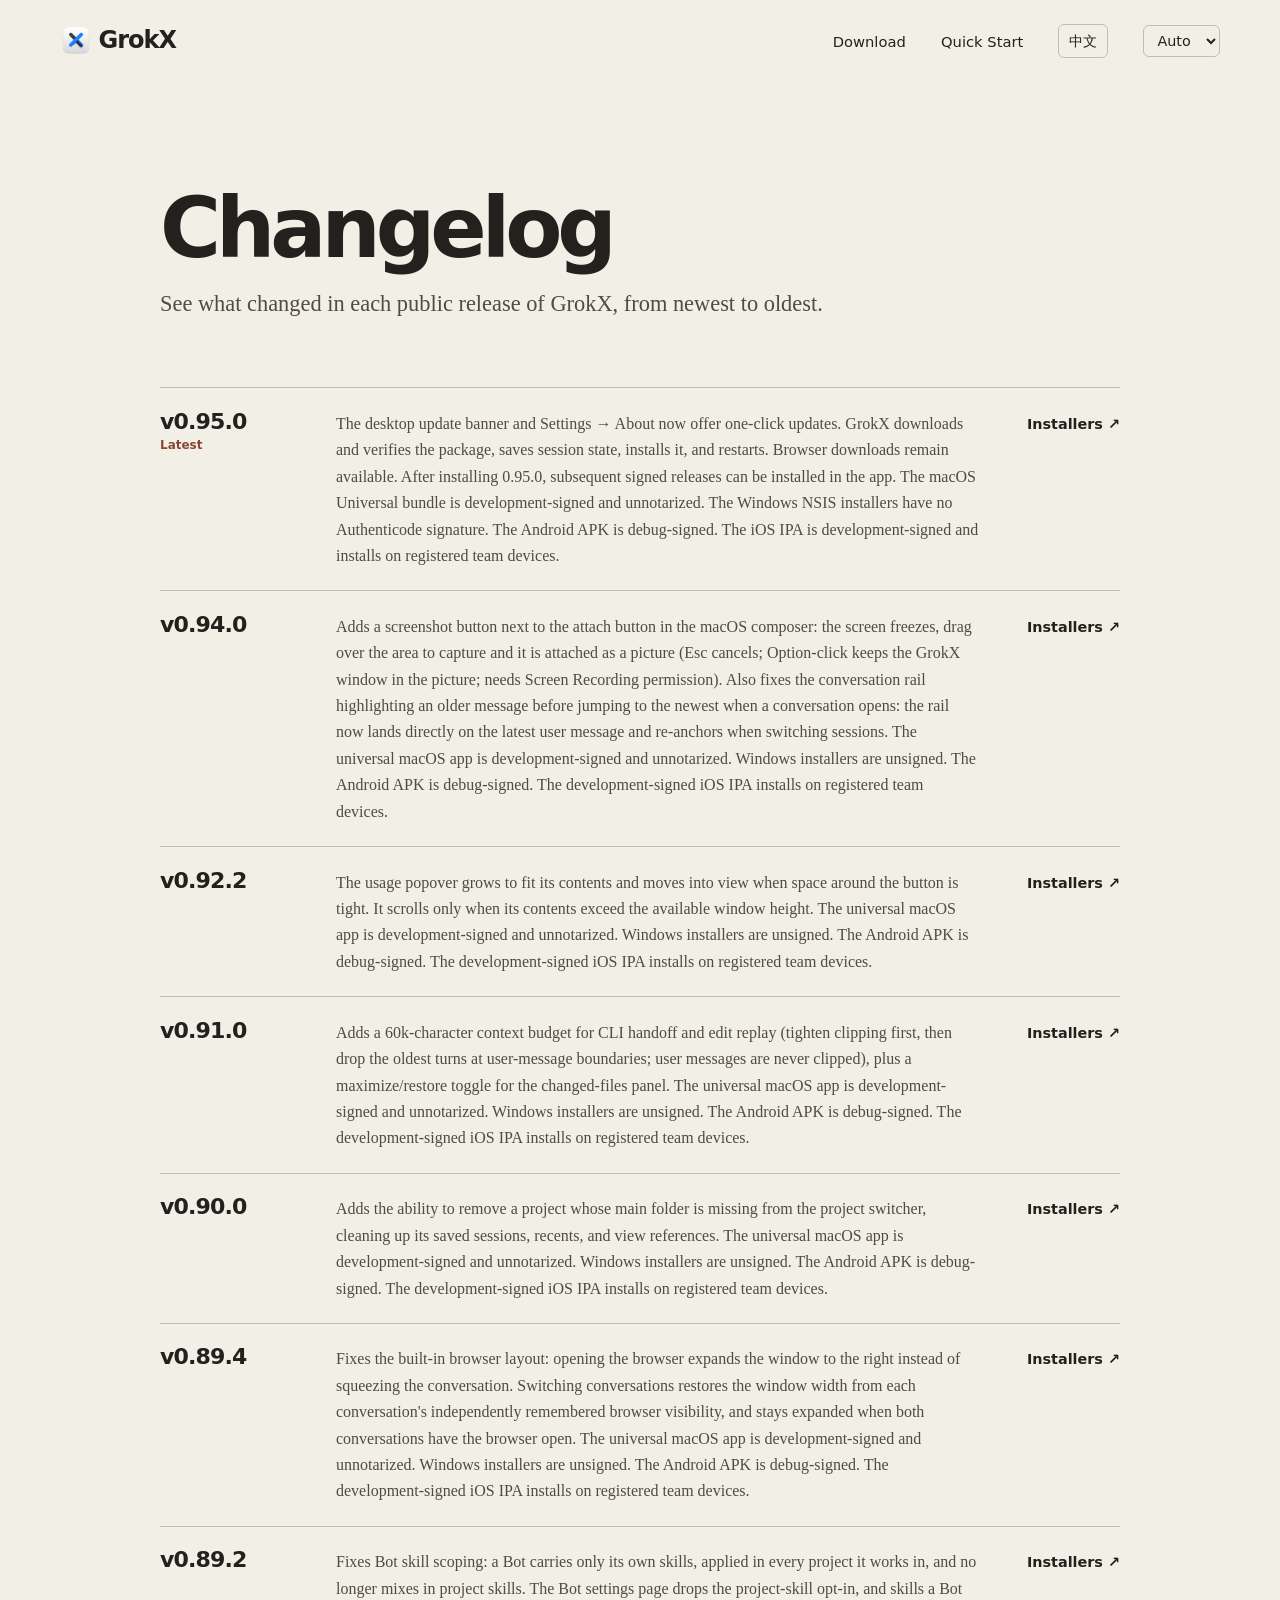
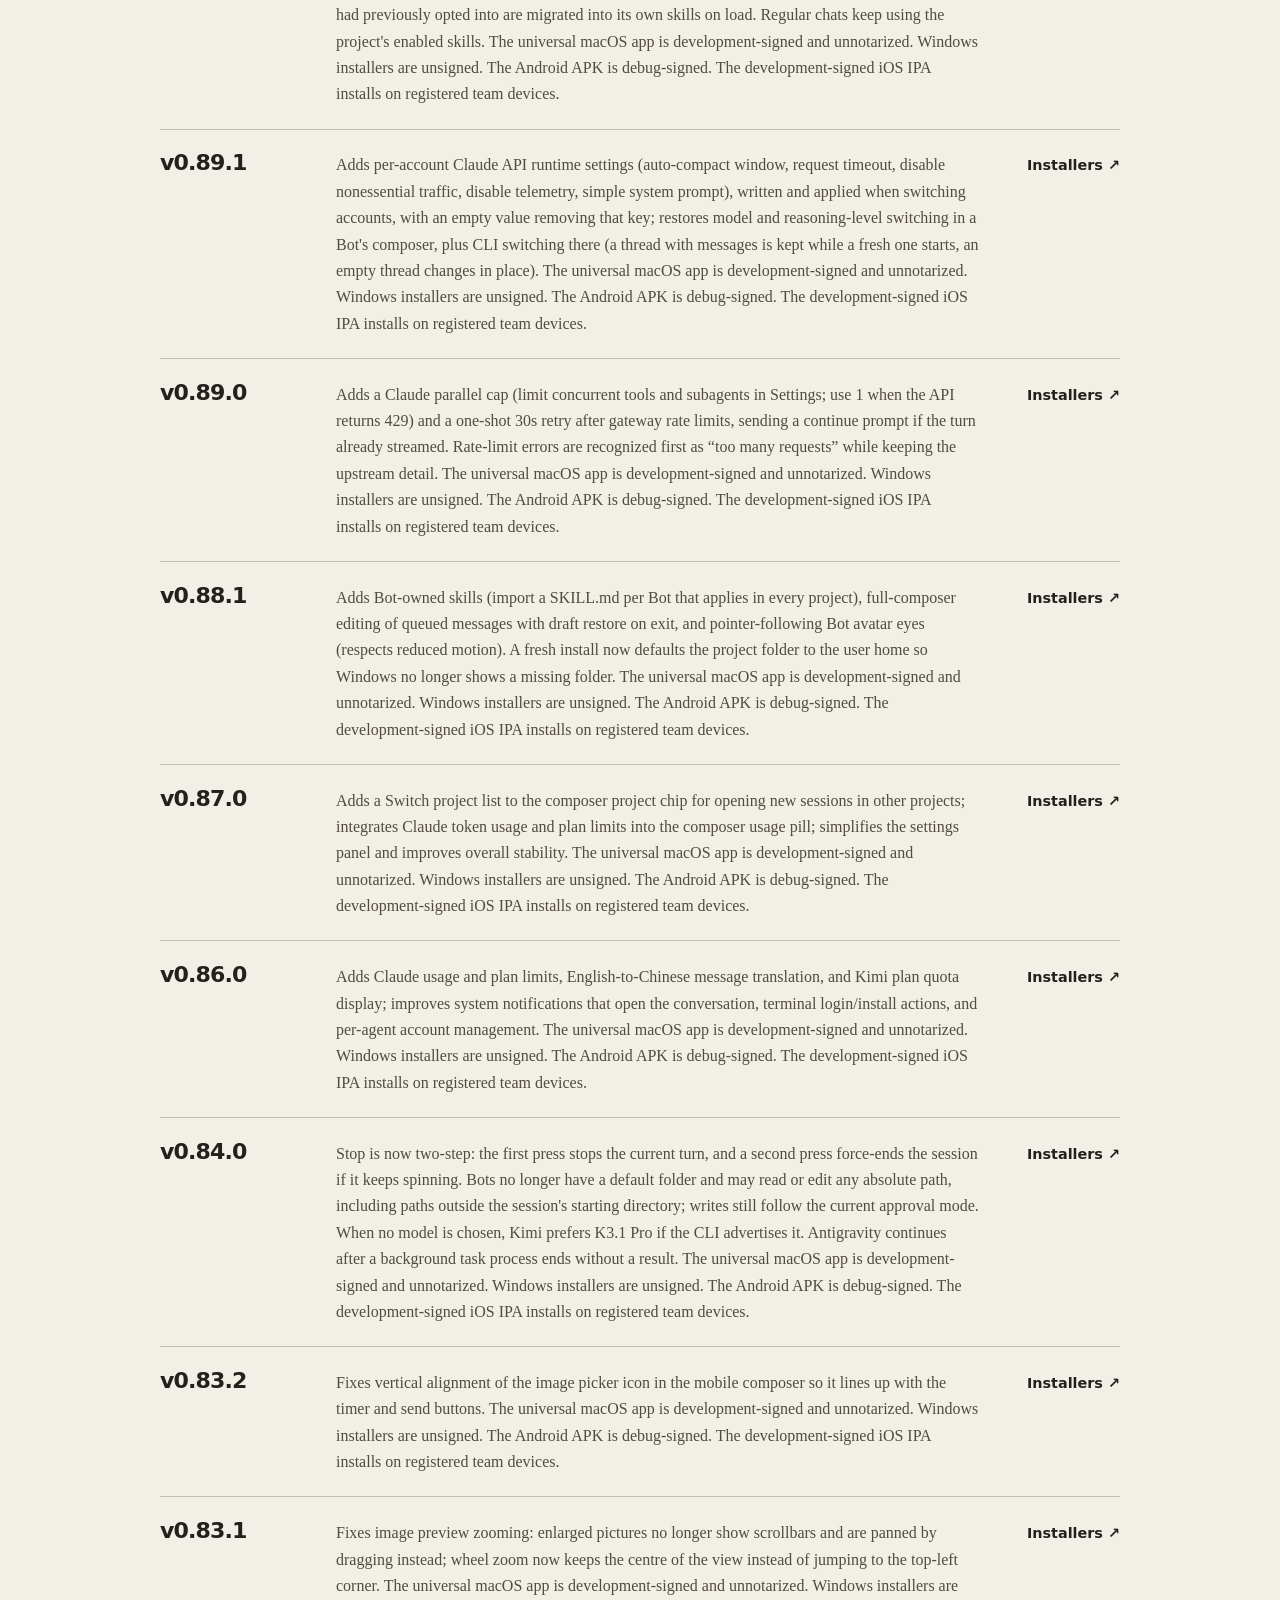
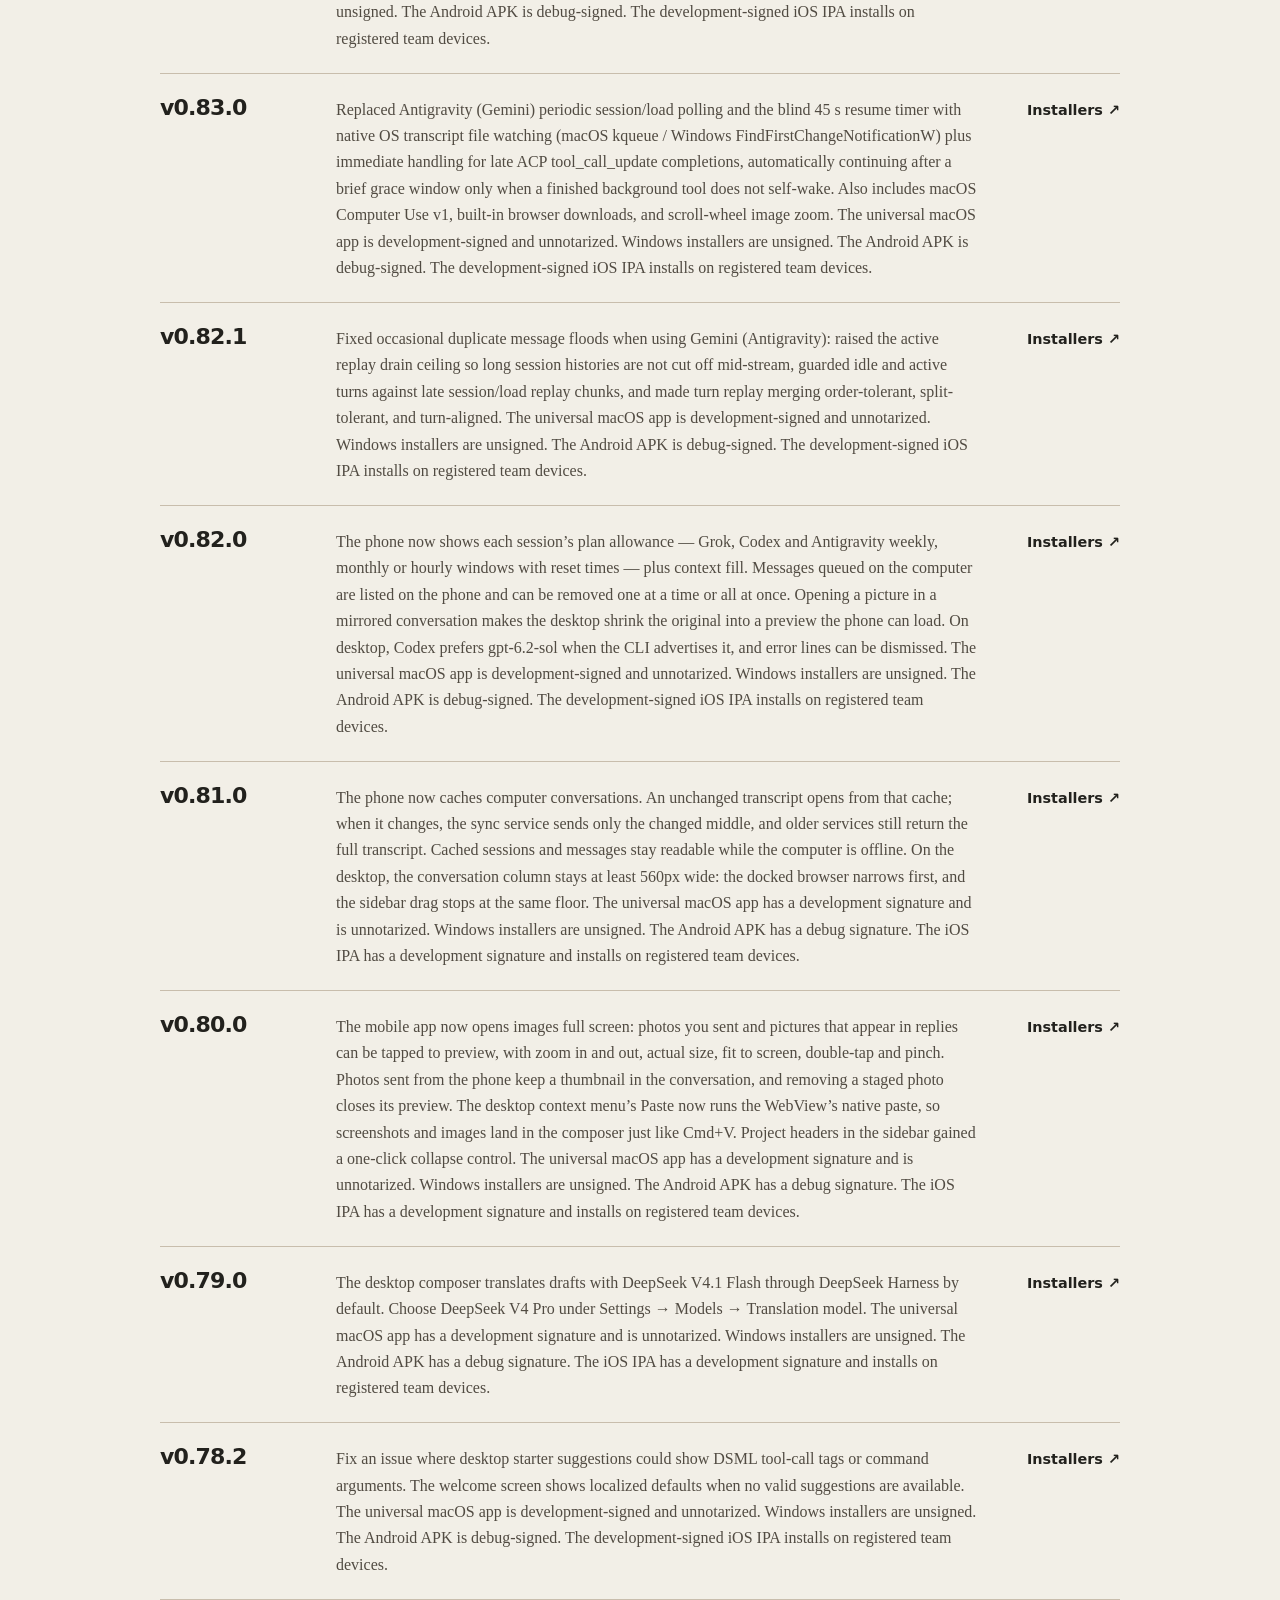
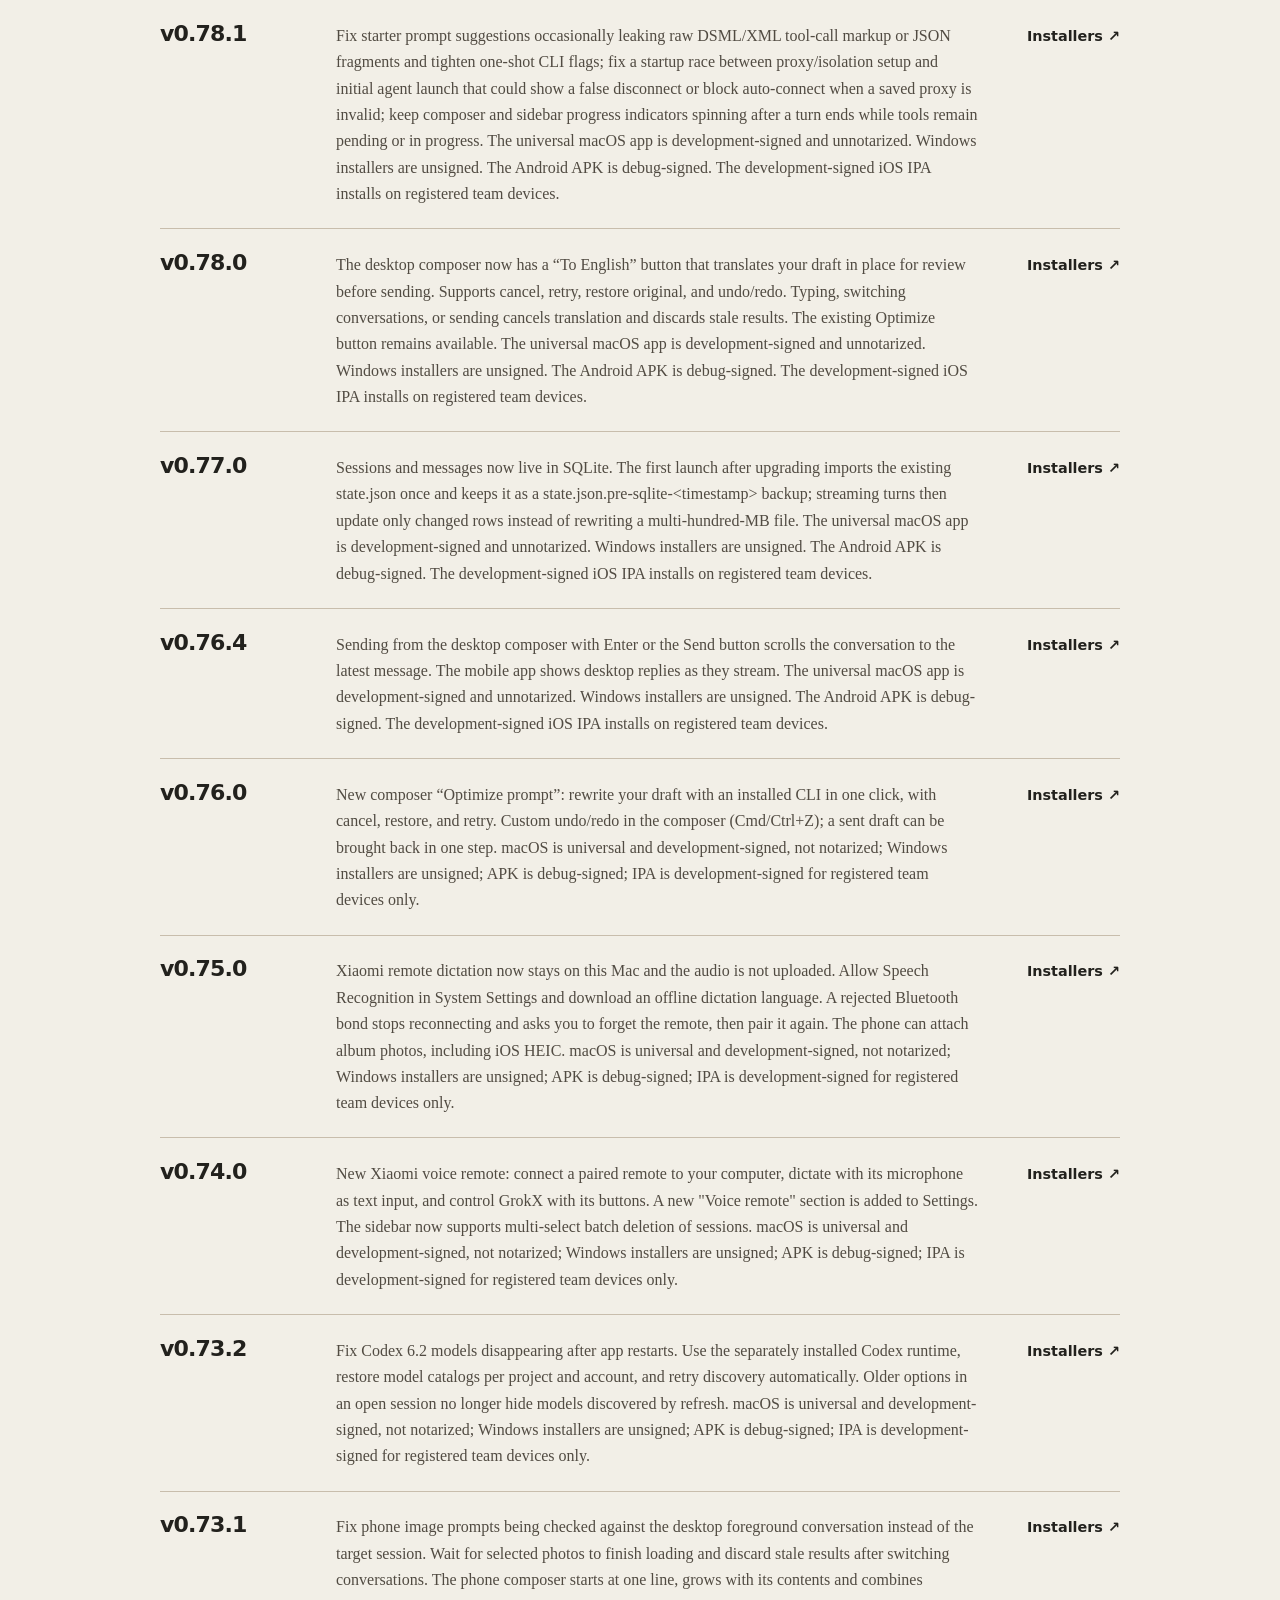
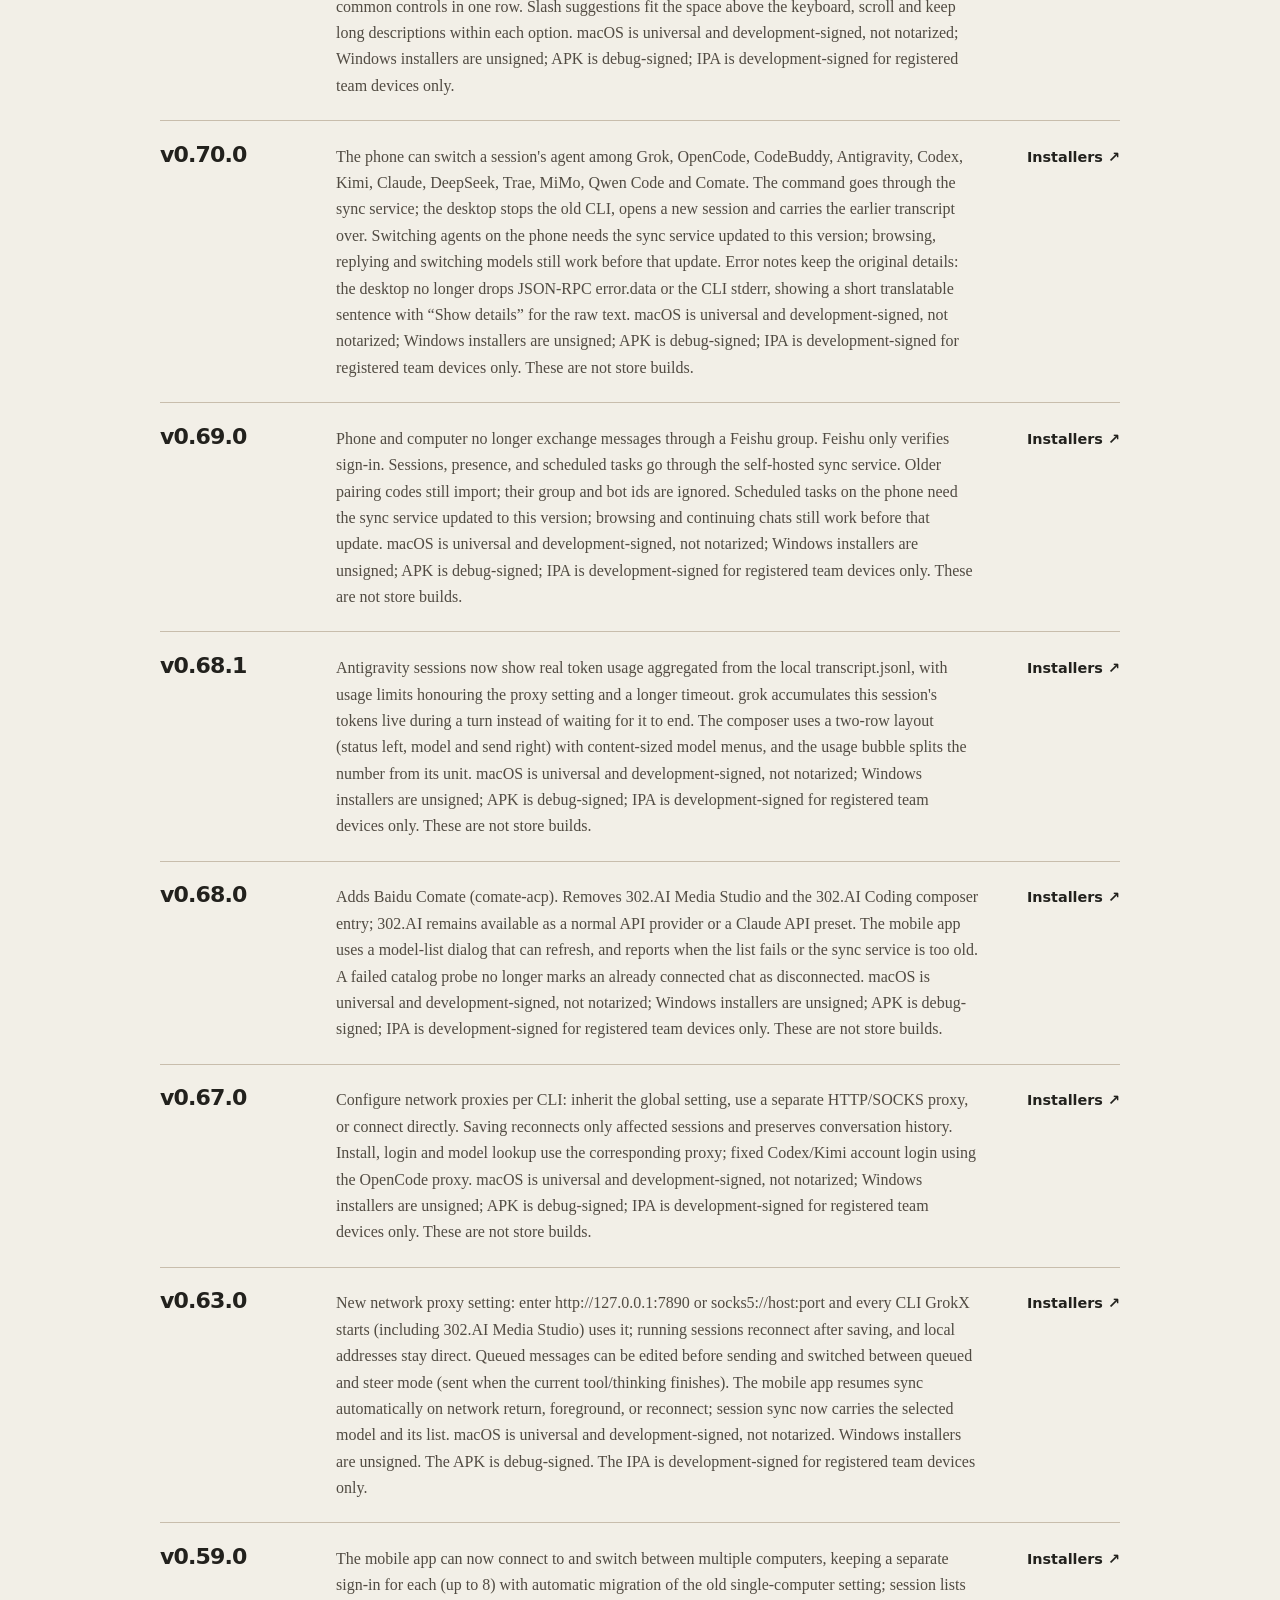
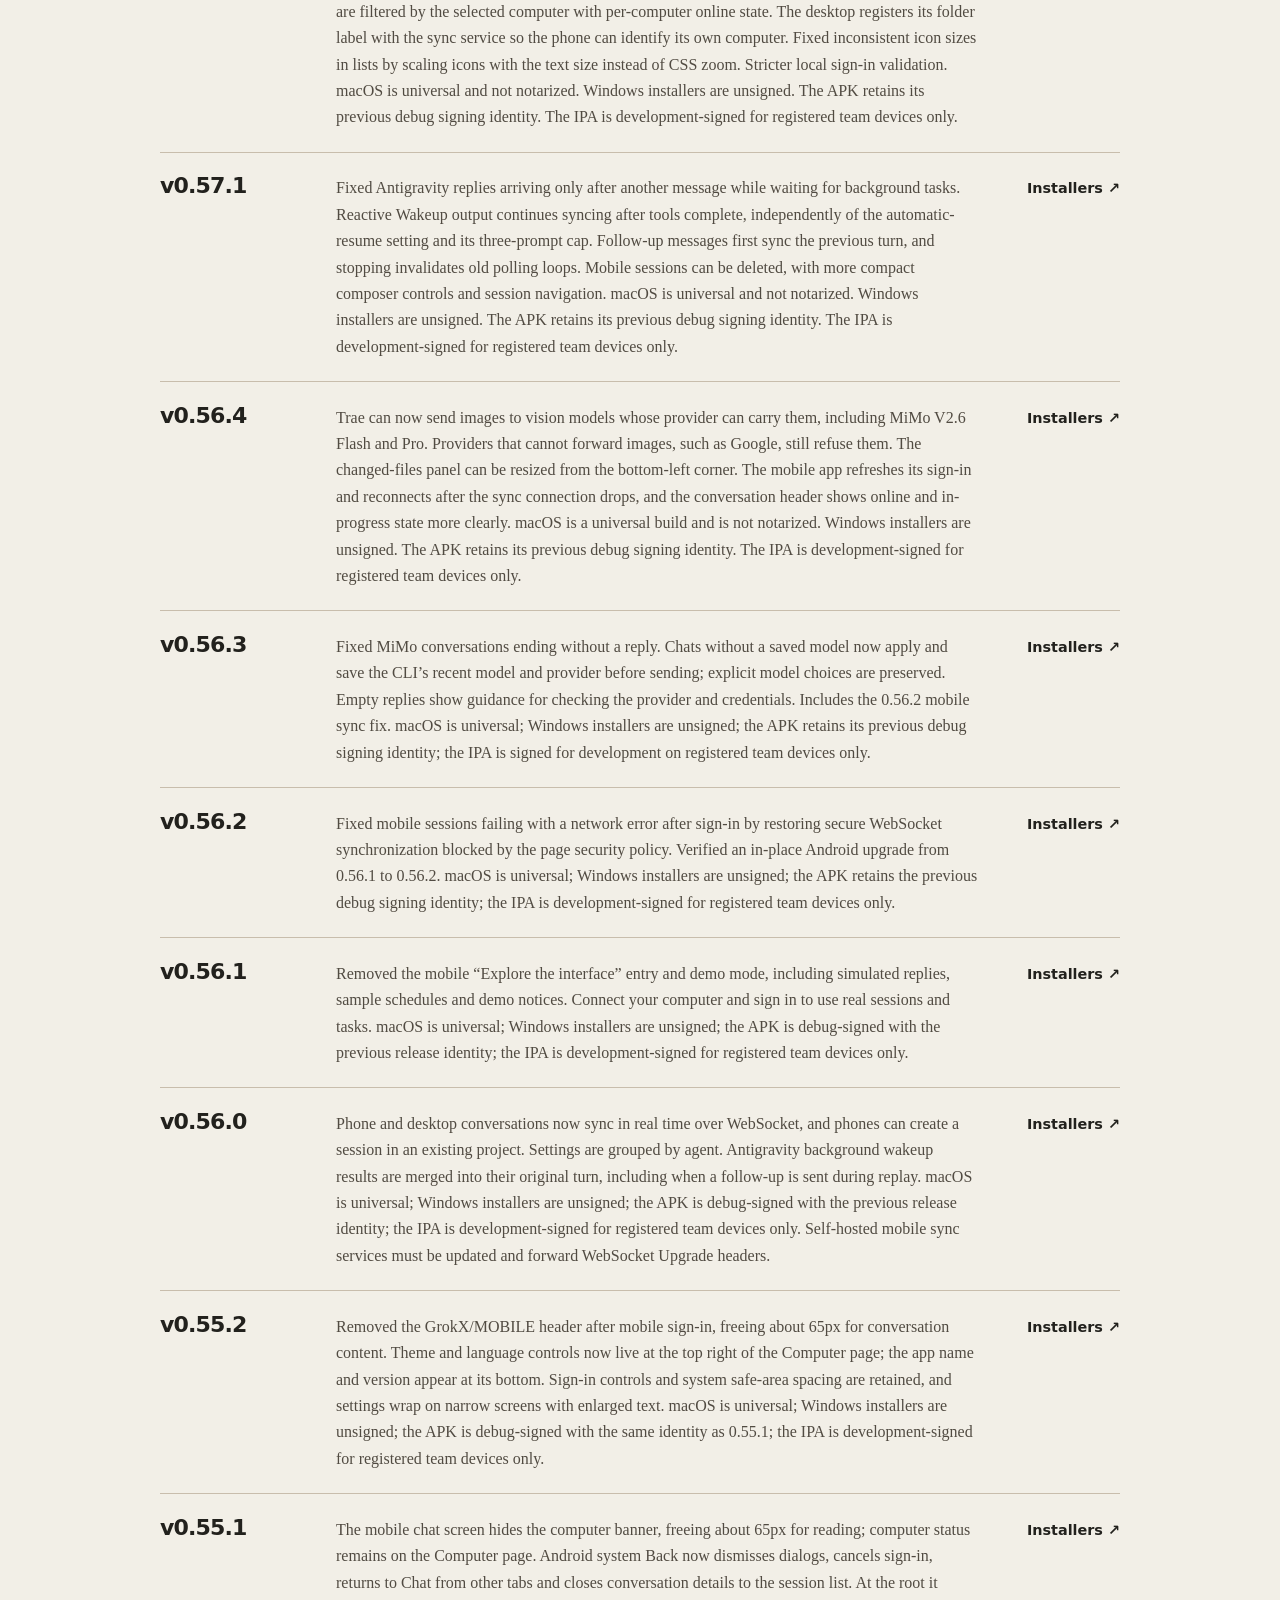
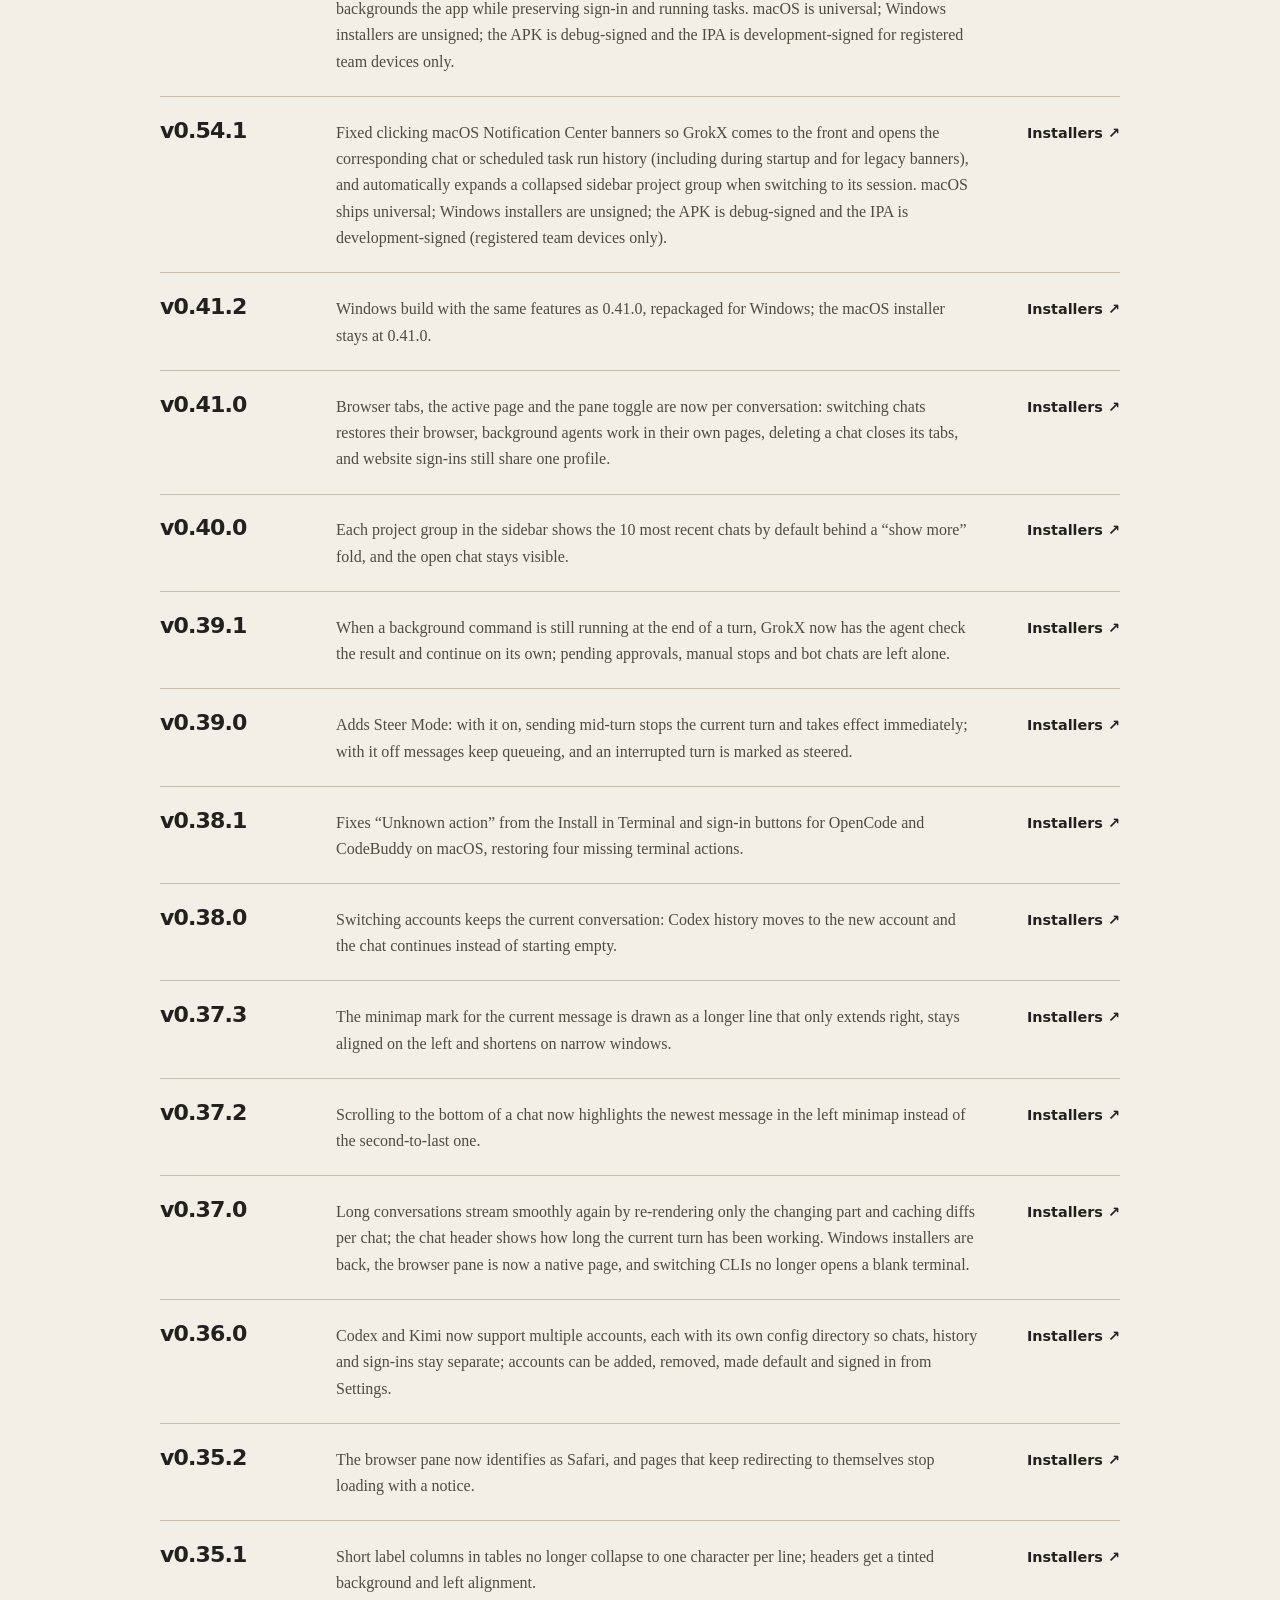
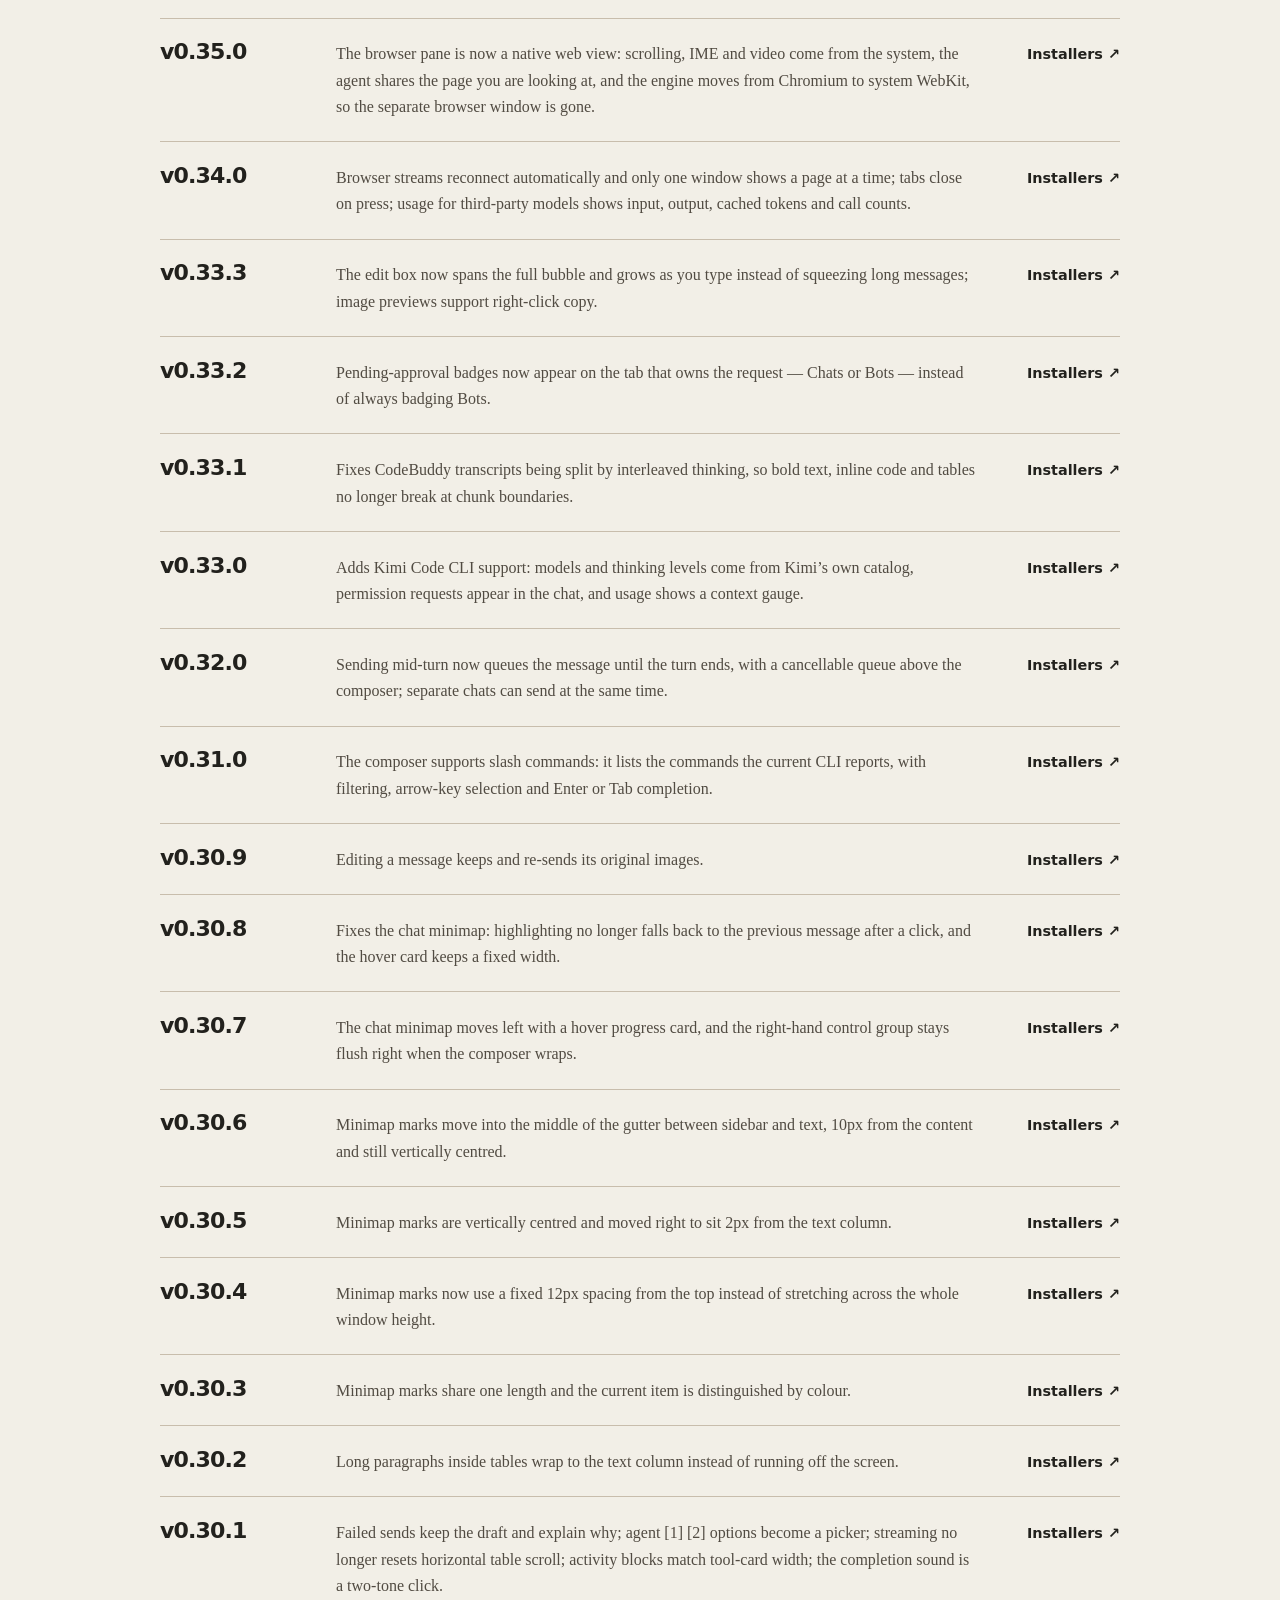
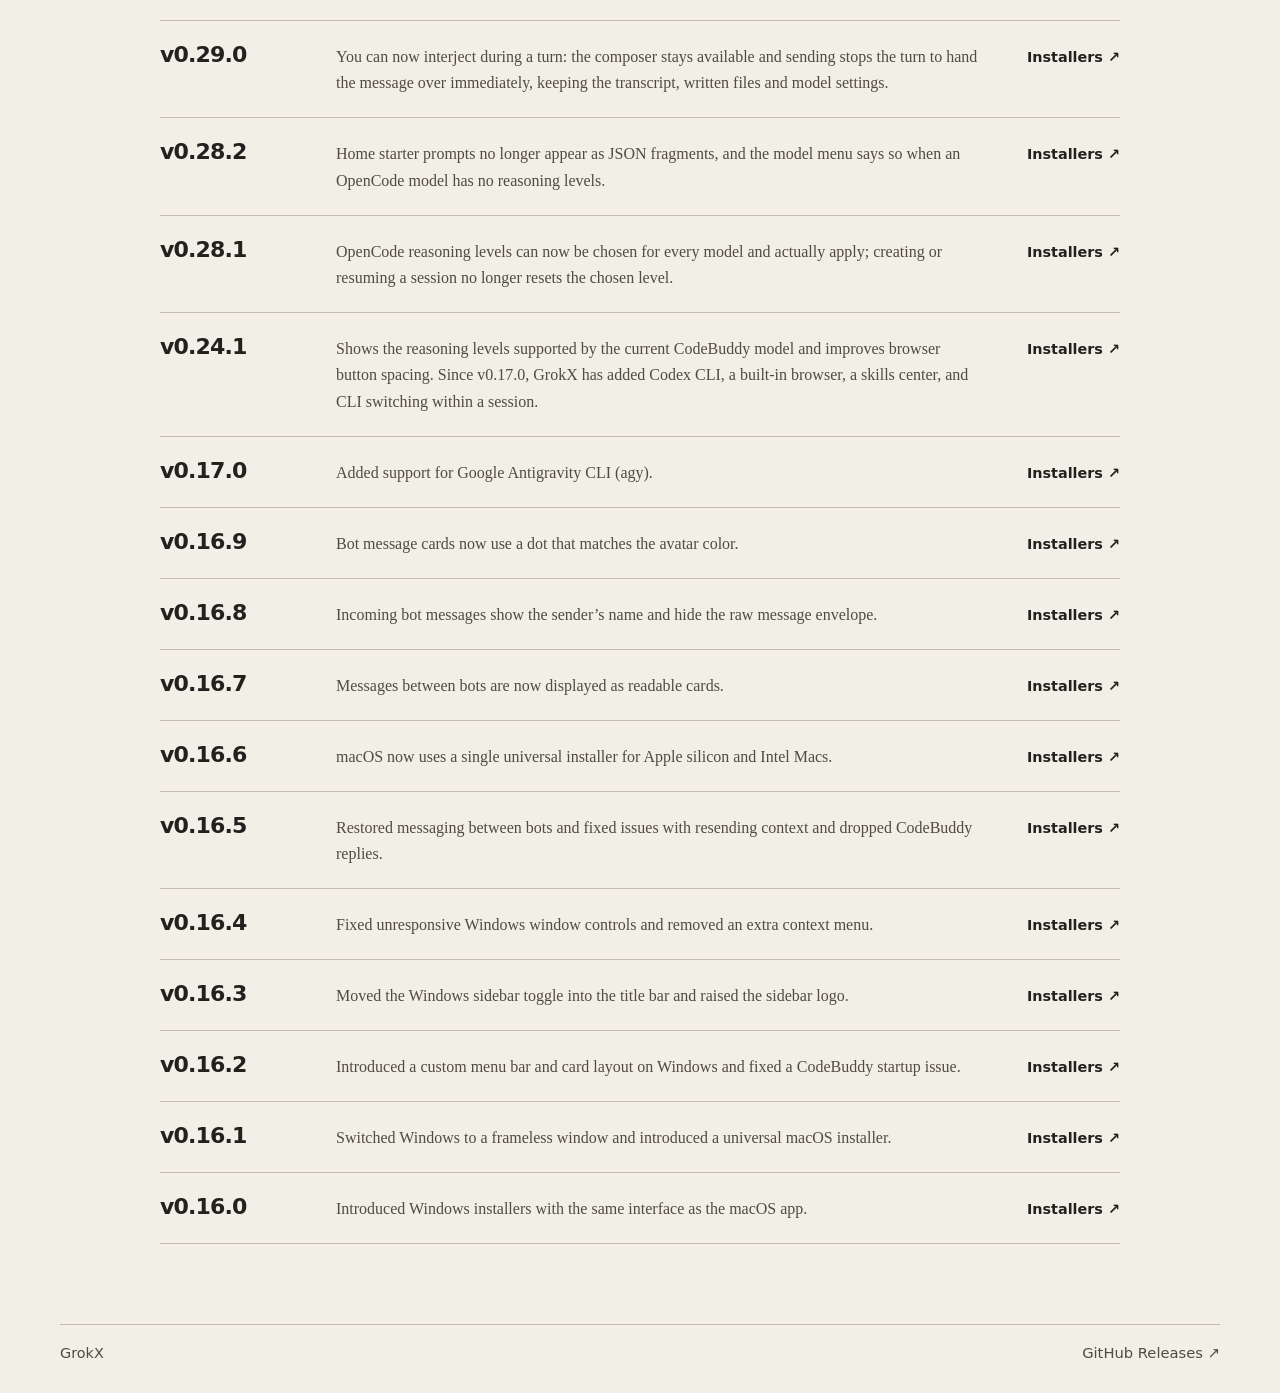
==== commit 0f96c8f4: "Release 0.95.0: publish signed desktop update metadata" ====
--- a/changelog.html
+++ b/changelog.html
@@ -48,8 +48,13 @@
     <p data-en="See what changed in each public release of GrokX, from newest to oldest.">从新到旧查看 GrokX 各公开版本的改动和安装包。</p>
   </header>
   <ol class="releases">
+    <li id="v0.95.0">
+      <div class="release-version"><h2>v0.95.0</h2><span class="latest" data-en="Latest">最新发布</span></div>
+      <p data-en="The desktop update banner and Settings → About now offer one-click updates. GrokX downloads and verifies the package, saves session state, installs it, and restarts. Browser downloads remain available. After installing 0.95.0, subsequent signed releases can be installed in the app. The macOS Universal bundle is development-signed and unnotarized. The Windows NSIS installers have no Authenticode signature. The Android APK is debug-signed. The iOS IPA is development-signed and installs on registered team devices.">桌面版的启动提示和「设置 → 关于」支持一键更新。点击后，应用会下载并校验更新包、保存会话、安装并重启。原有的浏览器下载入口继续可用。安装 0.95.0 后即可一键安装后续已签名版本。macOS Universal 为开发签名，未公证。Windows NSIS 安装包没有 Authenticode 签名。Android APK 为调试签名。iOS IPA 为开发签名，可在团队已注册设备上安装。</p>
+      <a class="release-link" href="https://github.com/onedou/grokx-releases/releases/tag/v0.95.0"><span data-en="Installers">安装包</span> <span class="sr-only">v0.95.0</span><span aria-hidden="true">↗</span></a>
+    </li>
     <li id="v0.94.0">
-      <div class="release-version"><h2>v0.94.0</h2><span class="latest" data-en="Latest">最新发布</span></div>
+      <div class="release-version"><h2>v0.94.0</h2></div>
       <p data-en="Adds a screenshot button next to the attach button in the macOS composer: the screen freezes, drag over the area to capture and it is attached as a picture (Esc cancels; Option-click keeps the GrokX window in the picture; needs Screen Recording permission). Also fixes the conversation rail highlighting an older message before jumping to the newest when a conversation opens: the rail now lands directly on the latest user message and re-anchors when switching sessions. The universal macOS app is development-signed and unnotarized. Windows installers are unsigned. The Android APK is debug-signed. The development-signed iOS IPA installs on registered team devices.">macOS 输入框的添加文件按钮旁新增截图按钮：屏幕冻结后拖拽框选区域，截图即作为图片加入输入框（Esc 取消；按住 Option 点击时不隐藏 GrokX 窗口；需要屏幕录制权限）。同时修复打开会话时右侧对话刻度先高亮旧消息、随后才跳到最新一条的问题：进入会话时刻度直接定位到最新一条用户消息，切换会话也会重新定位。macOS universal 为开发签名，未公证；Windows 安装包未签名；Android APK 为调试签名；iOS IPA 为开发签名，仅供团队已注册设备安装。</p>
       <a class="release-link" href="https://github.com/onedou/grokx-releases/releases/tag/v0.94.0"><span data-en="Installers">安装包</span> <span class="sr-only">v0.94.0</span><span aria-hidden="true">↗</span></a>
     </li>
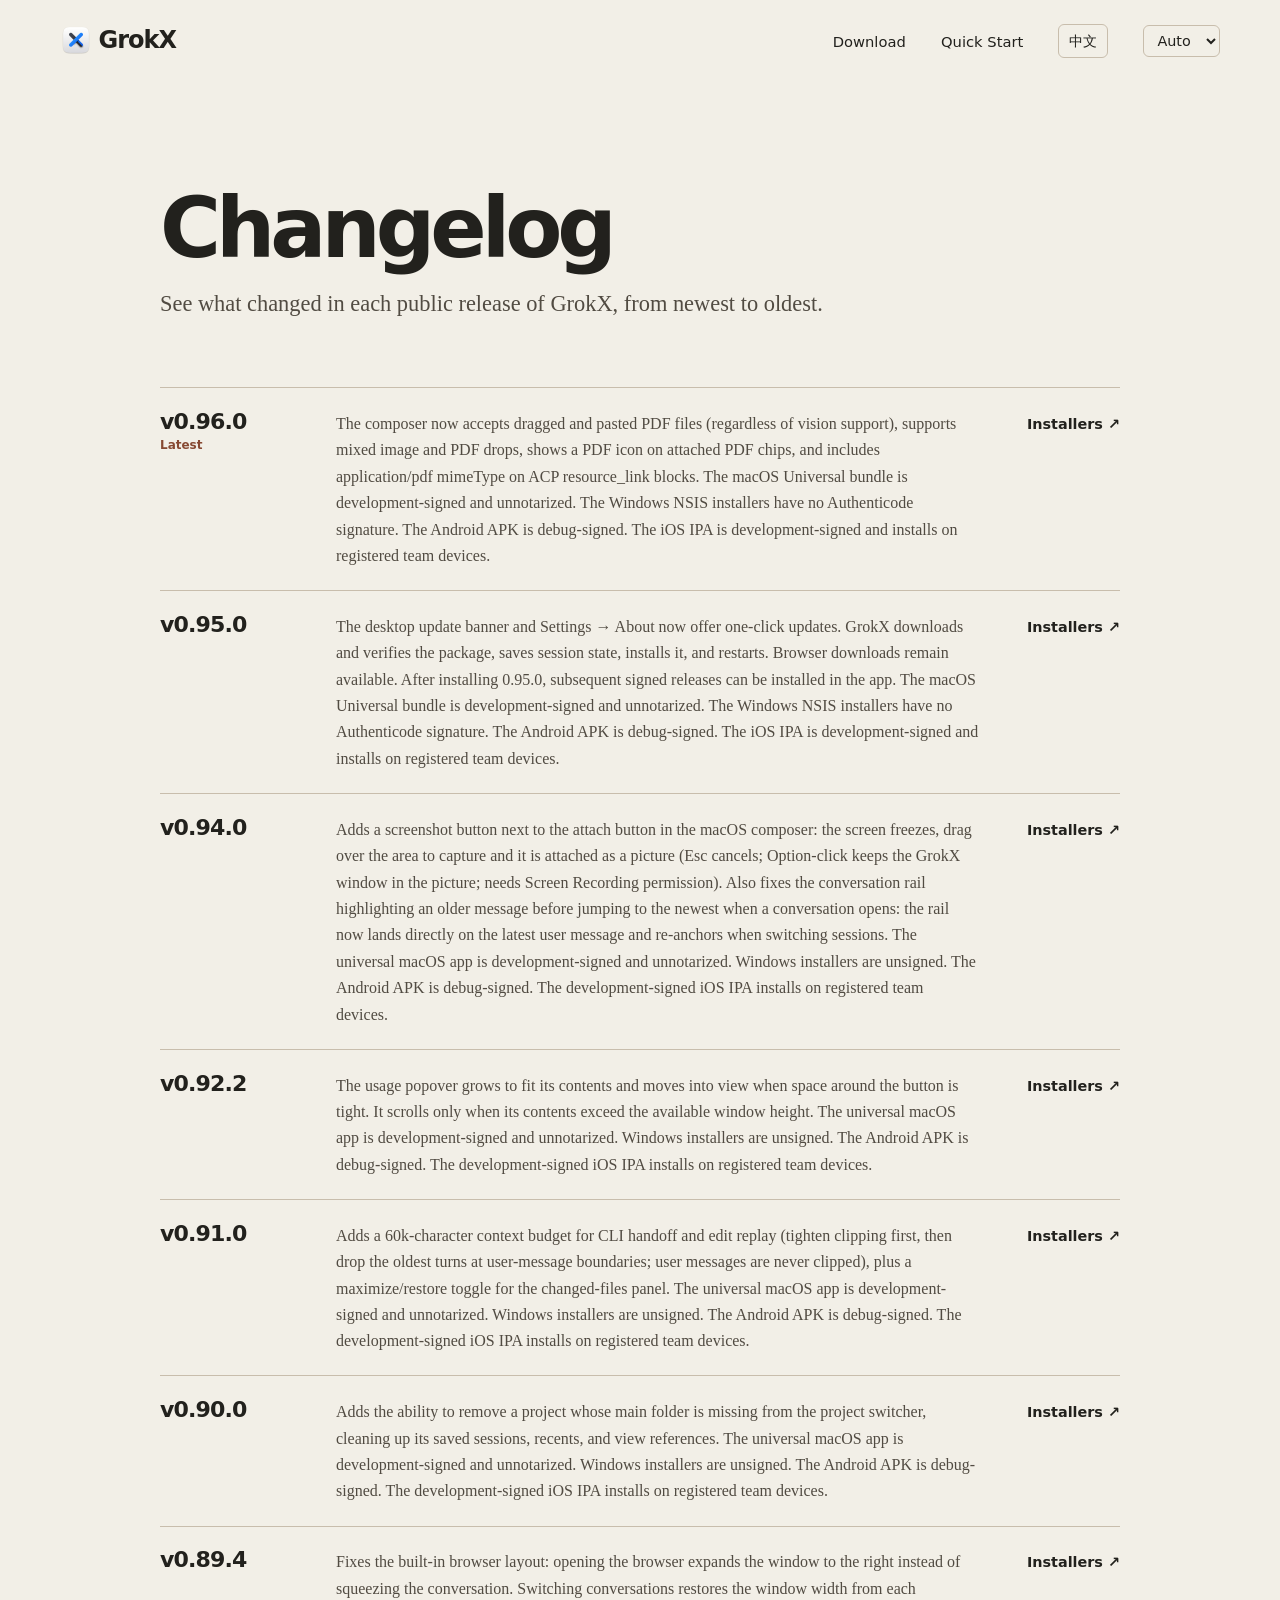
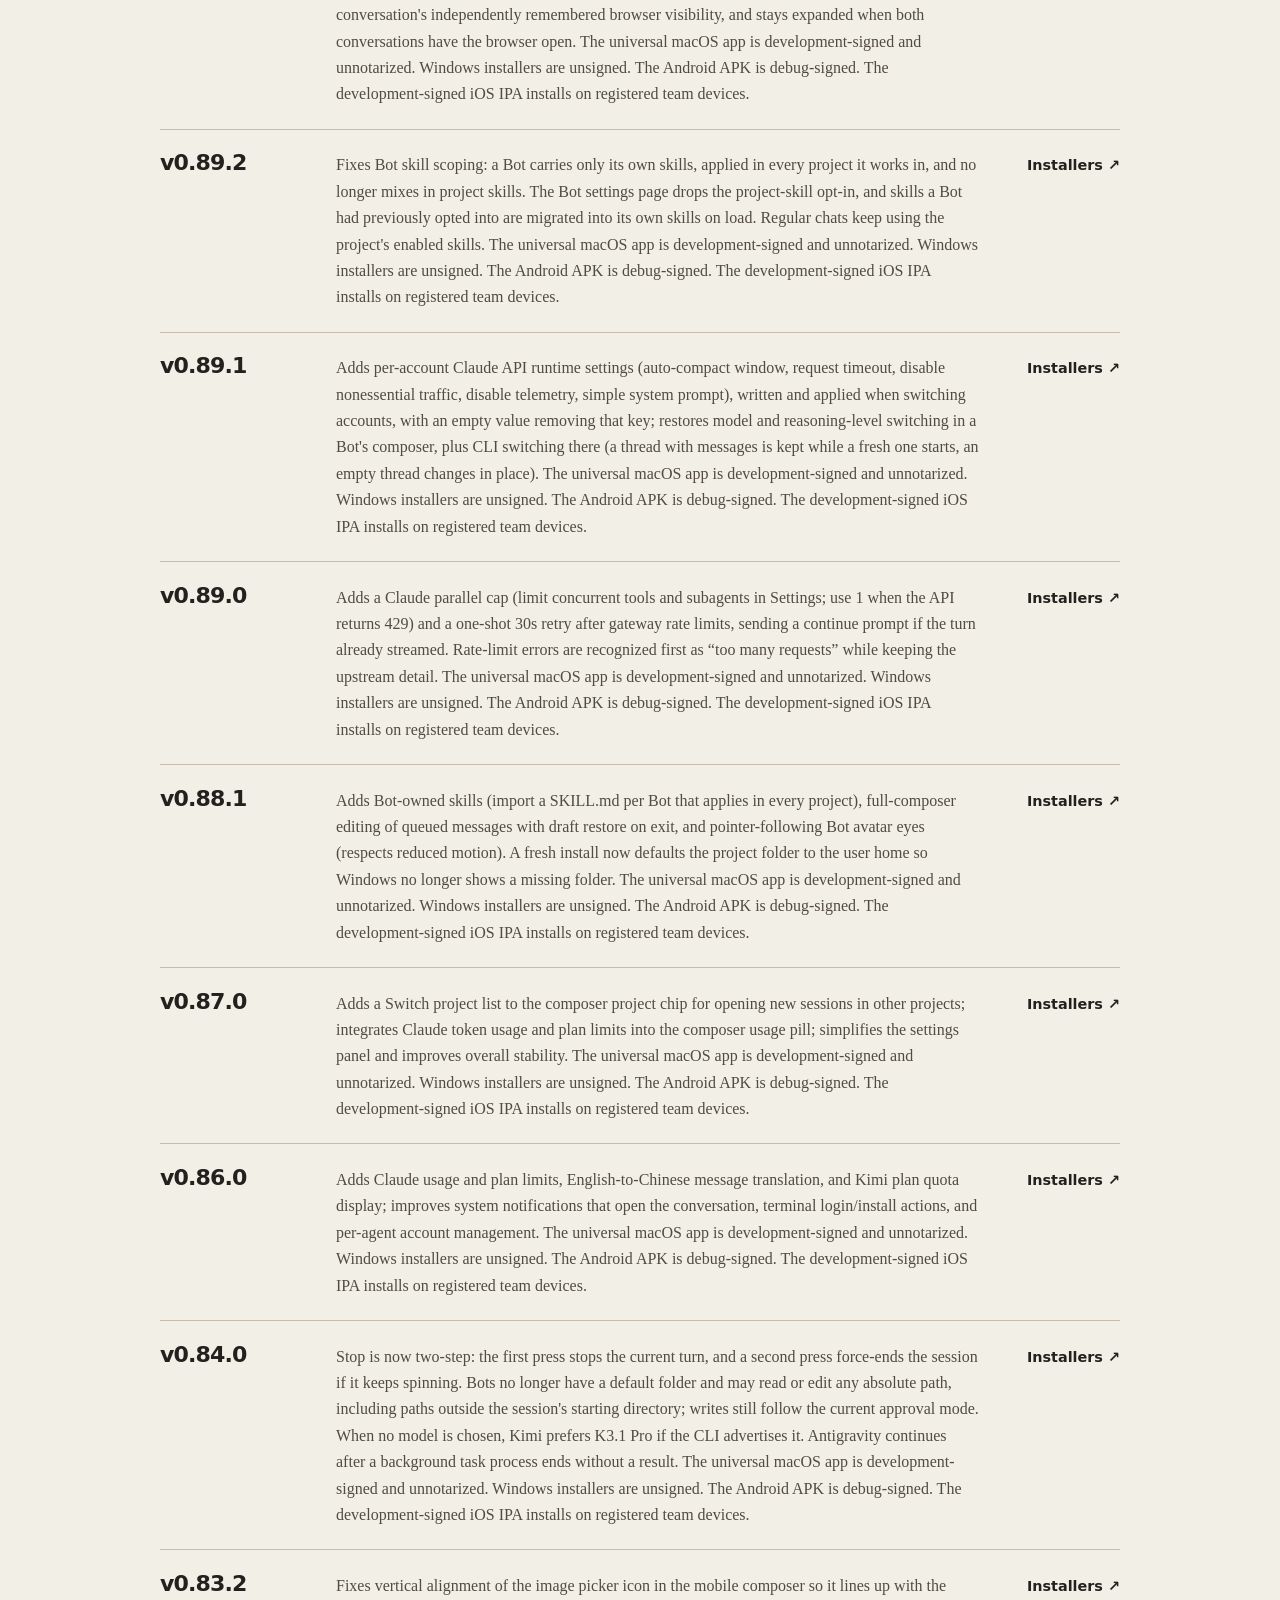
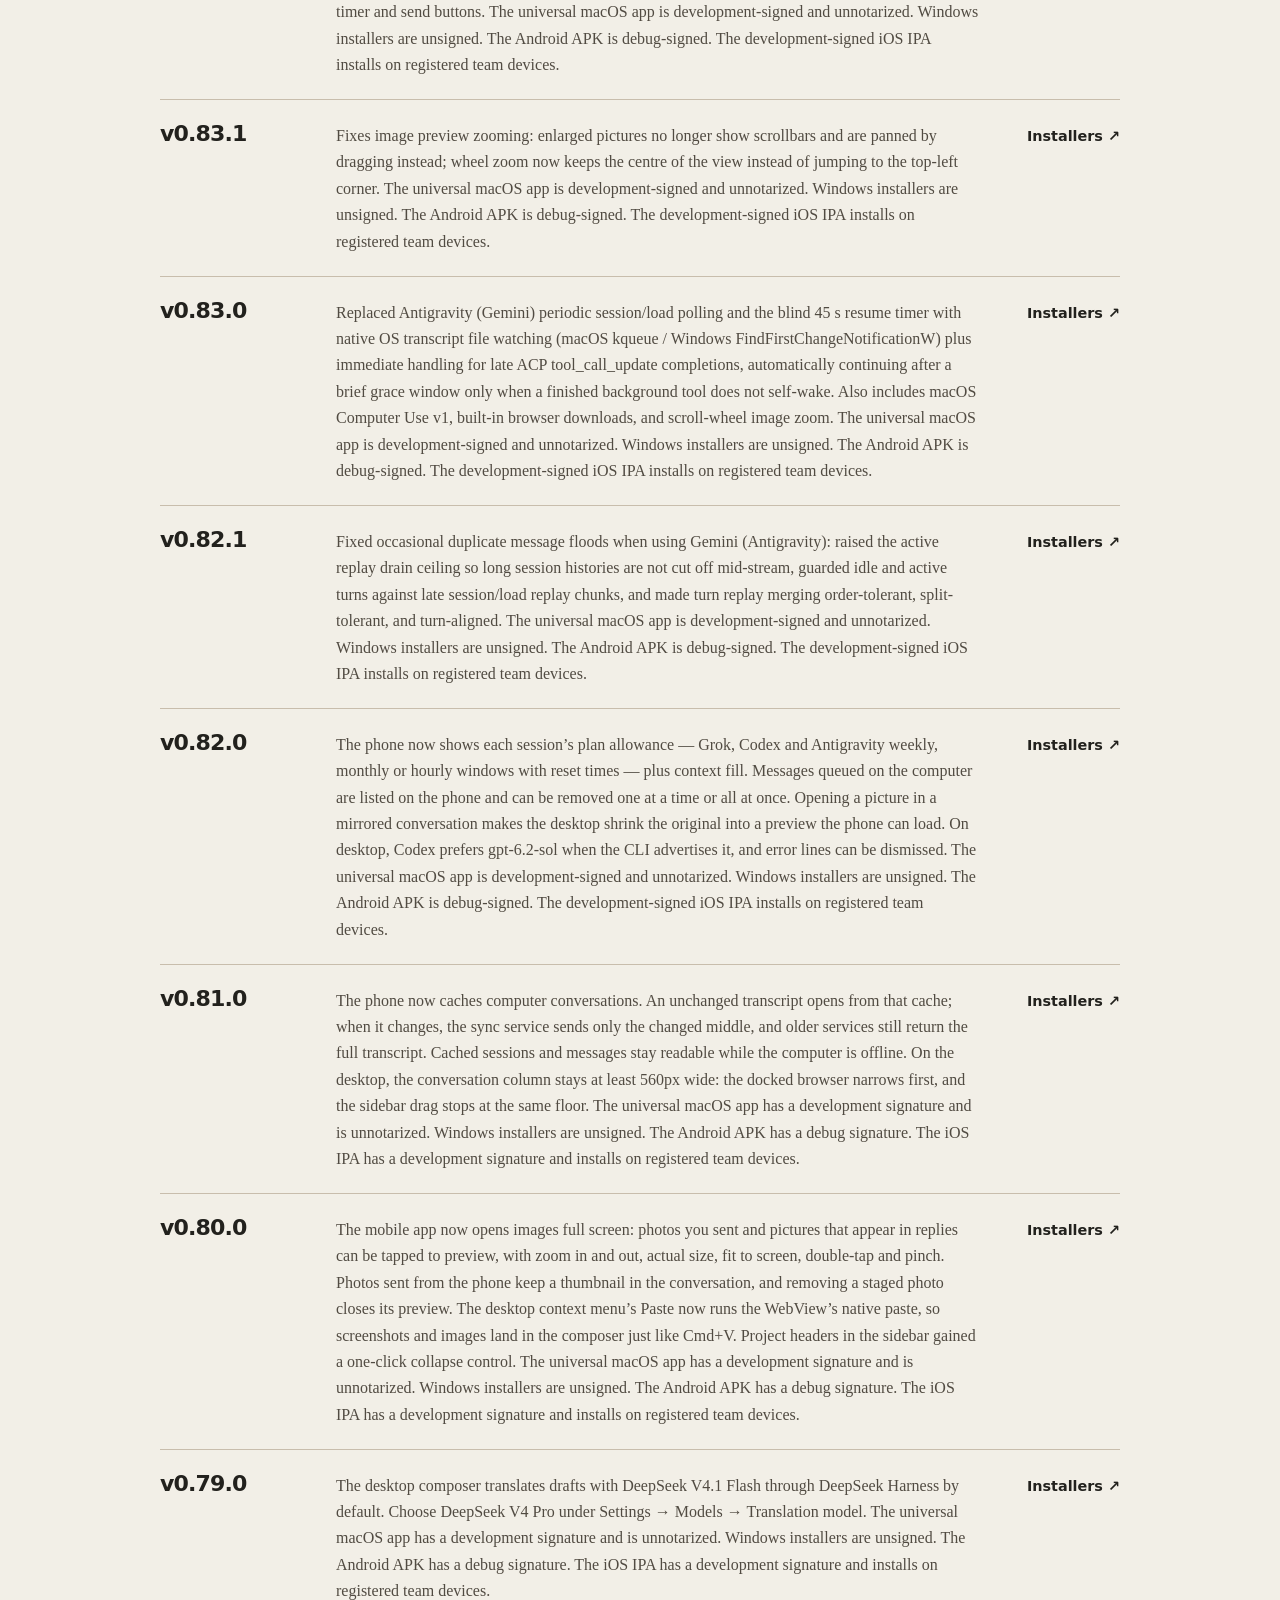
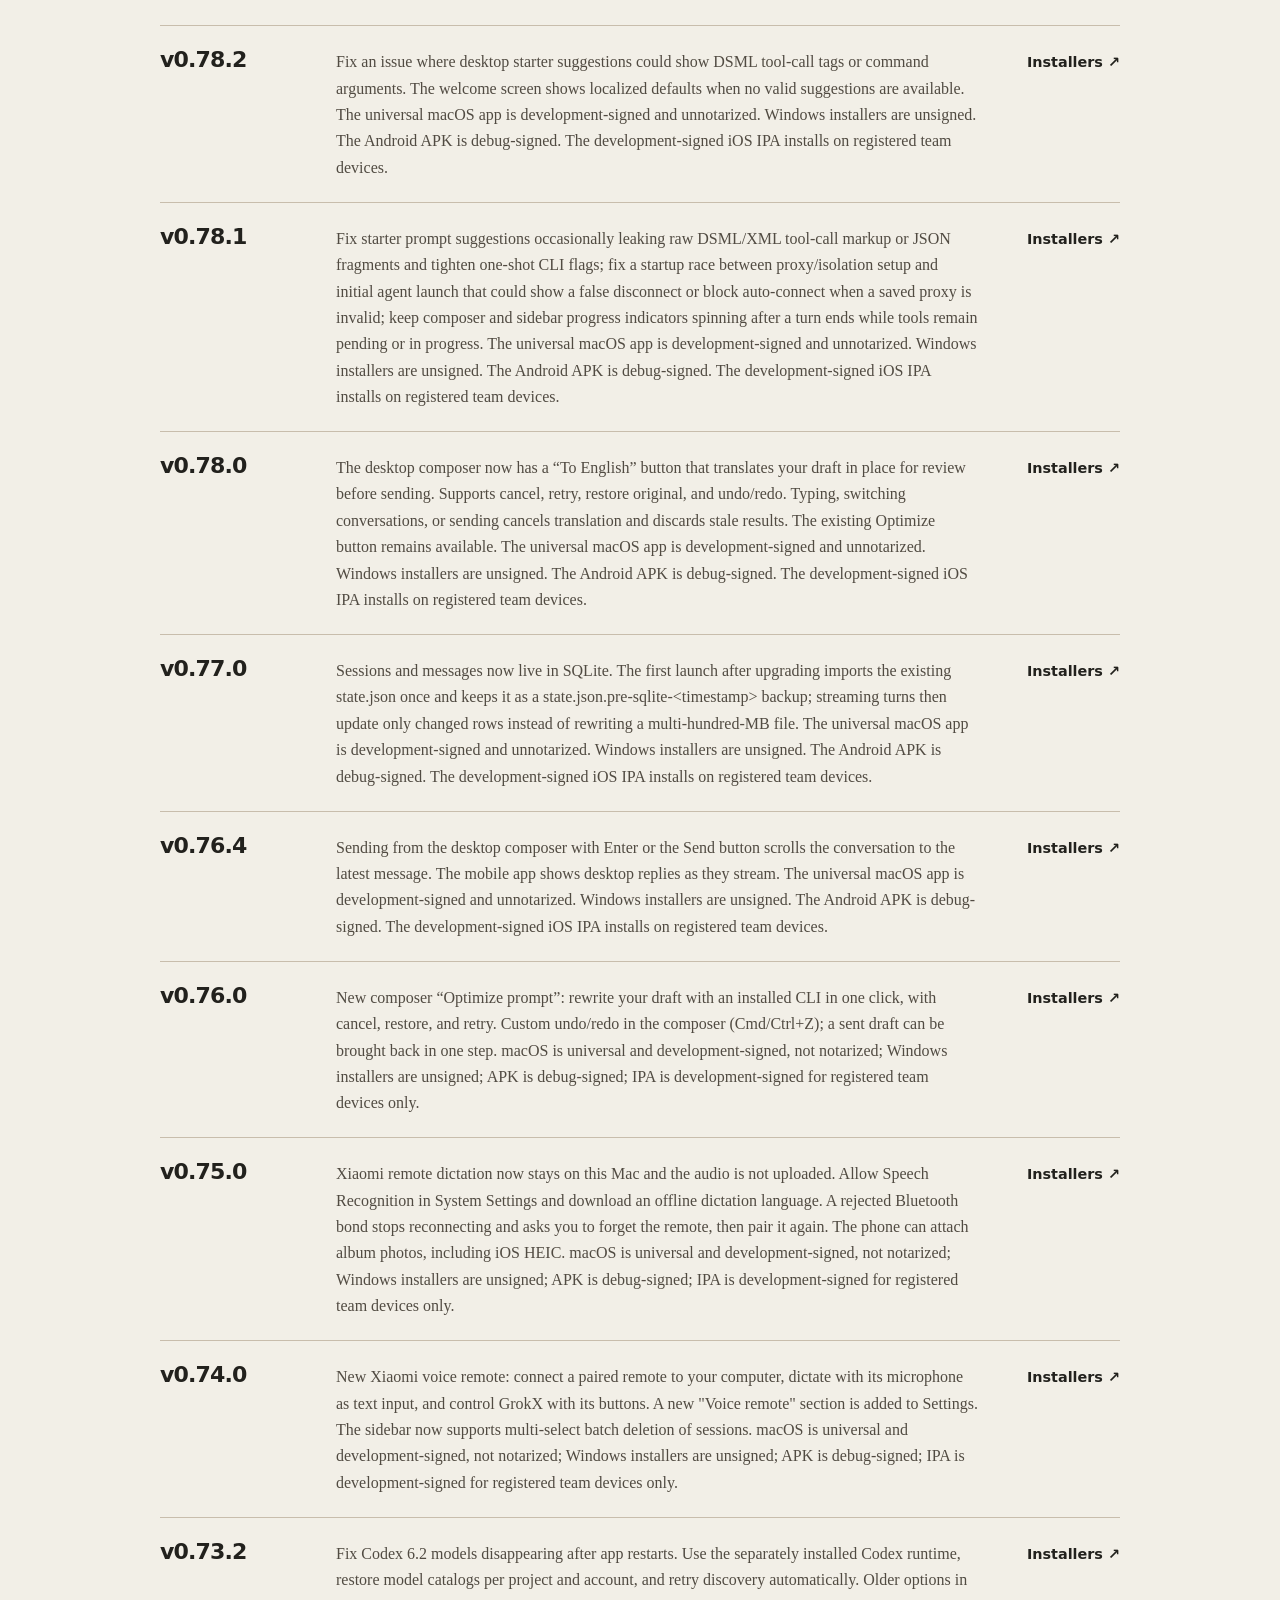
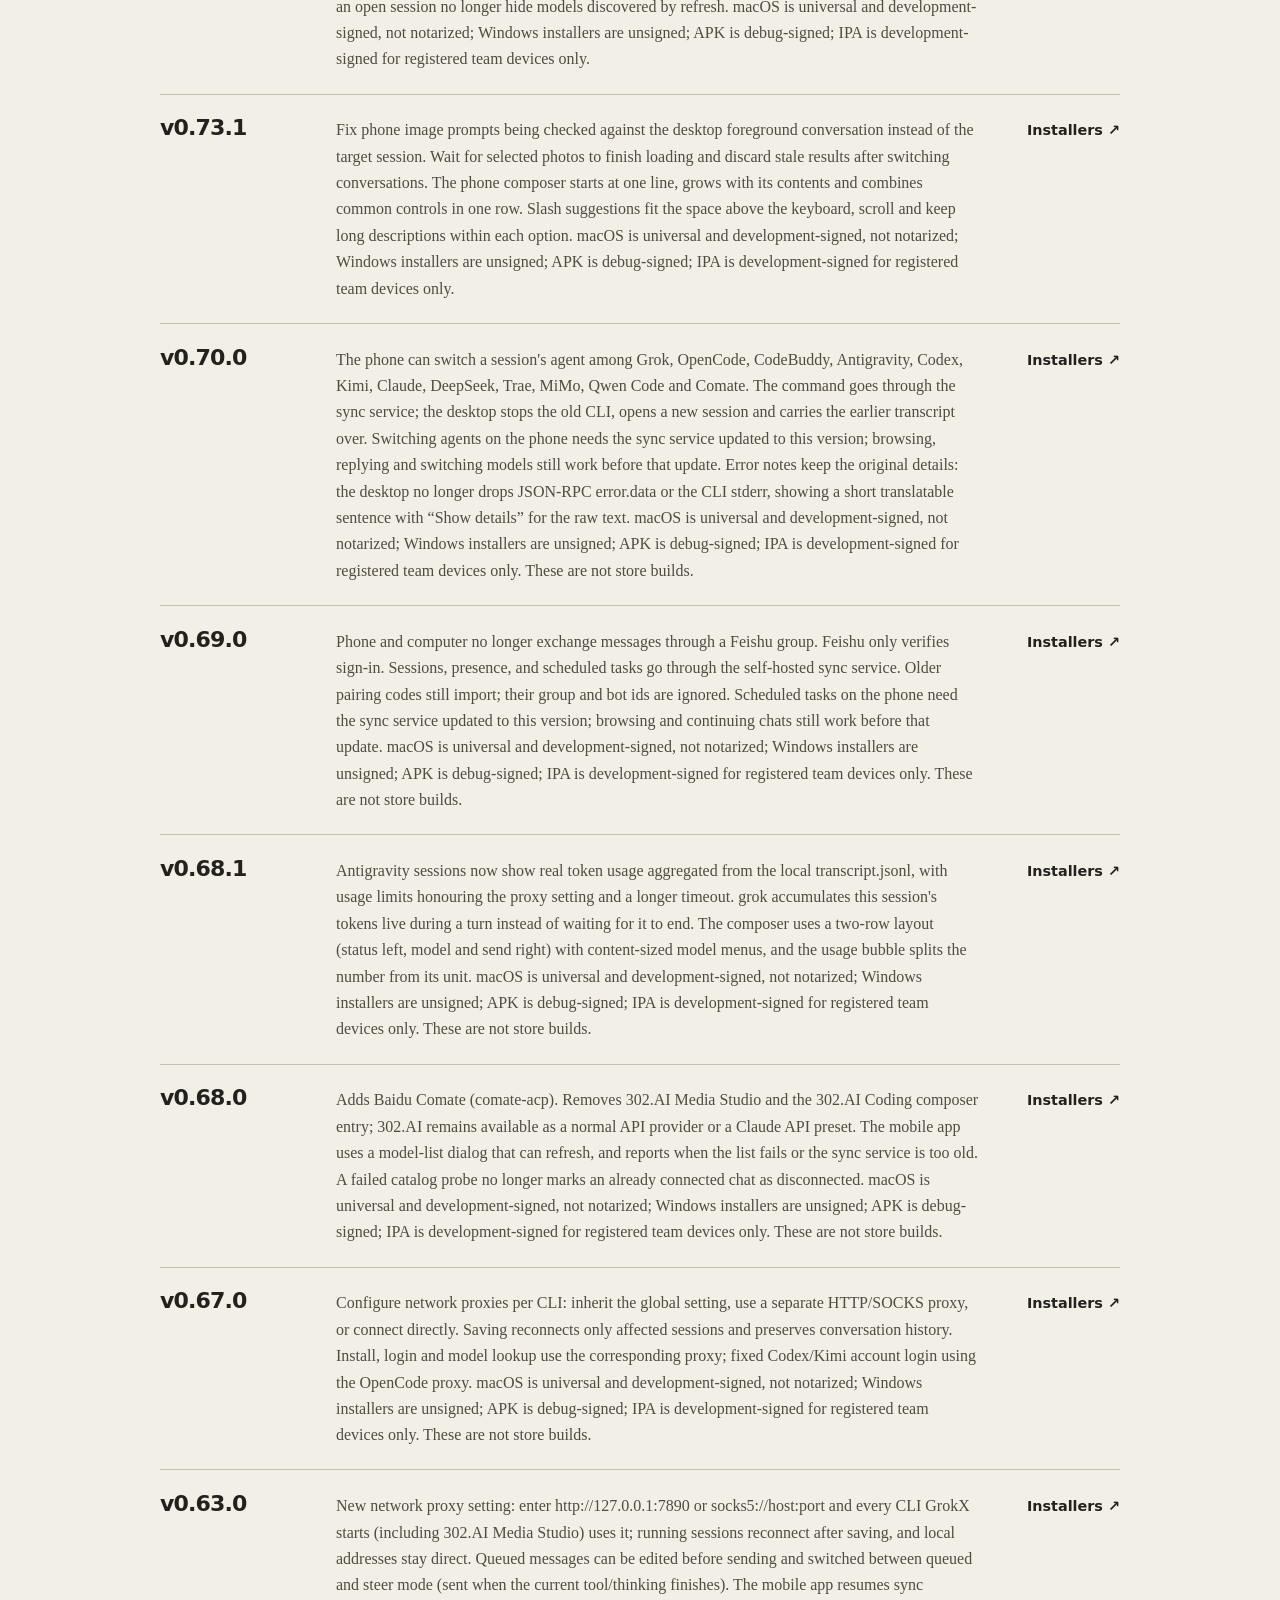
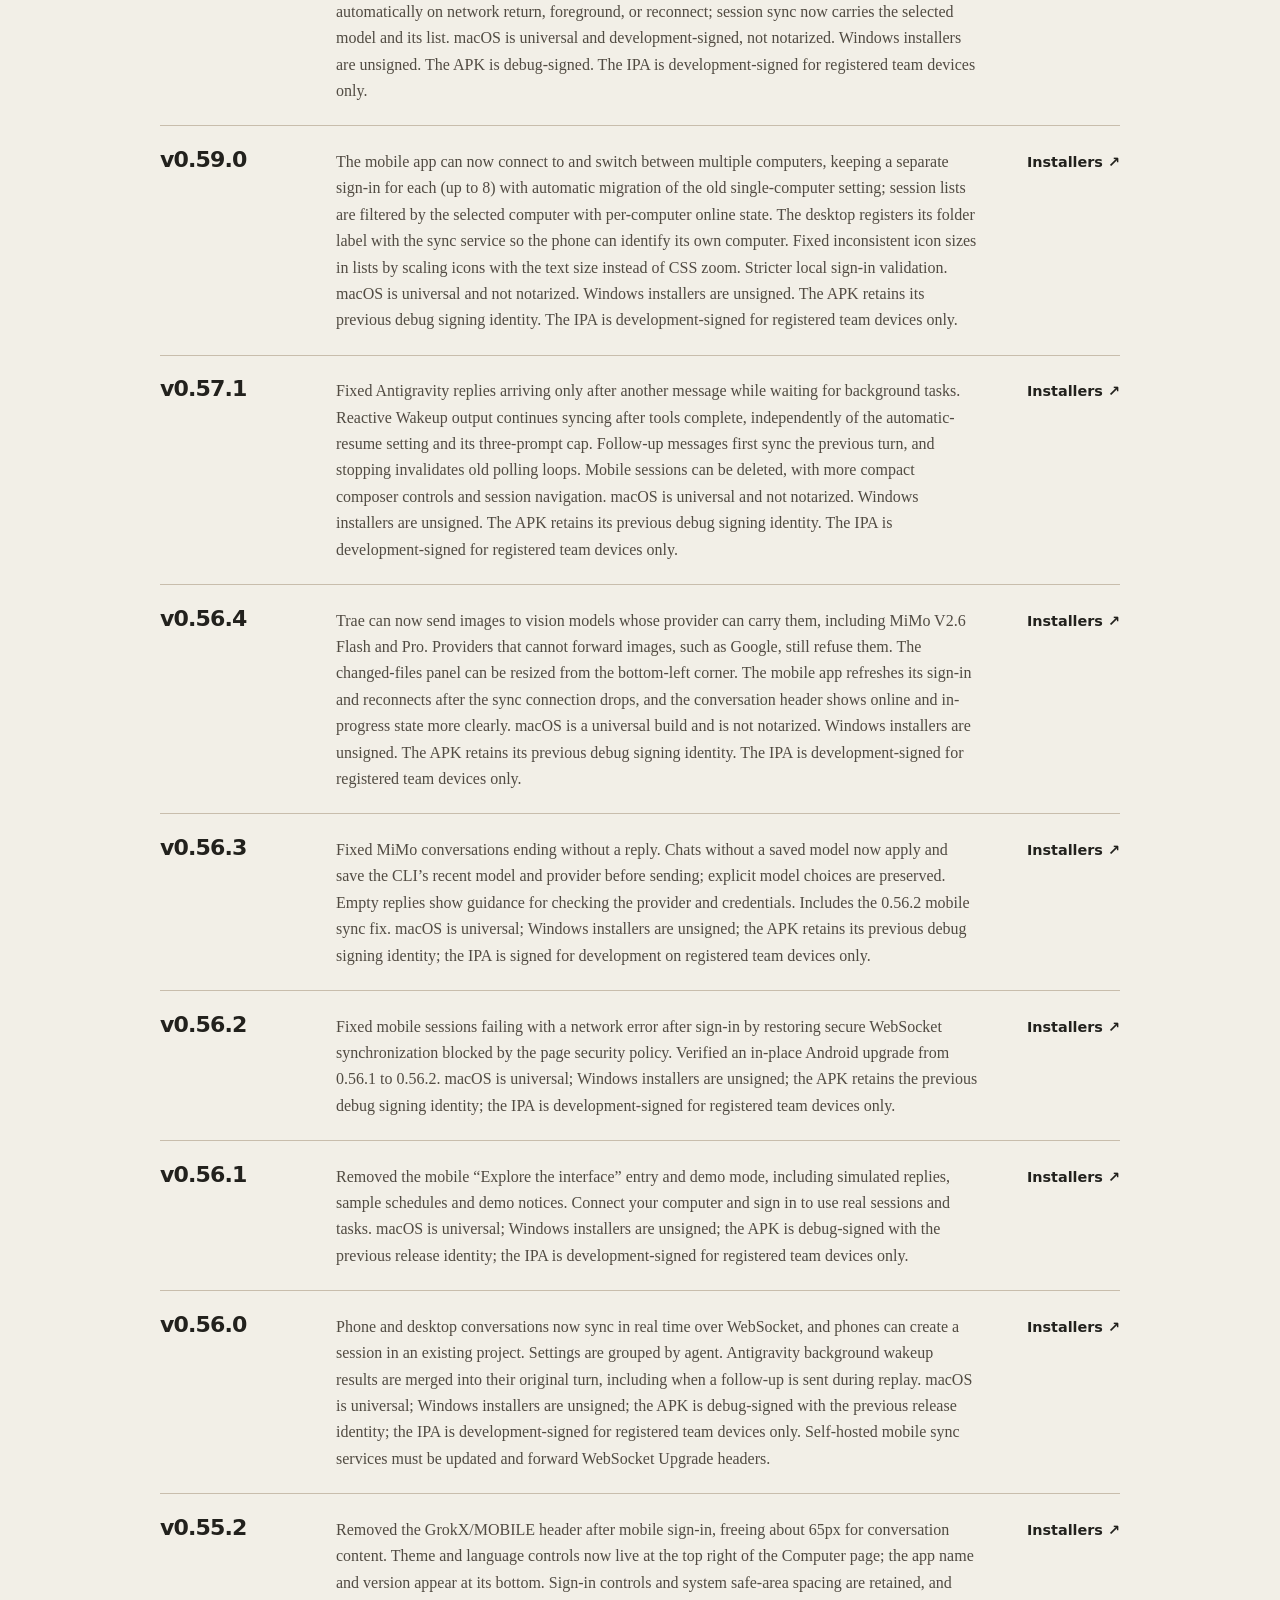
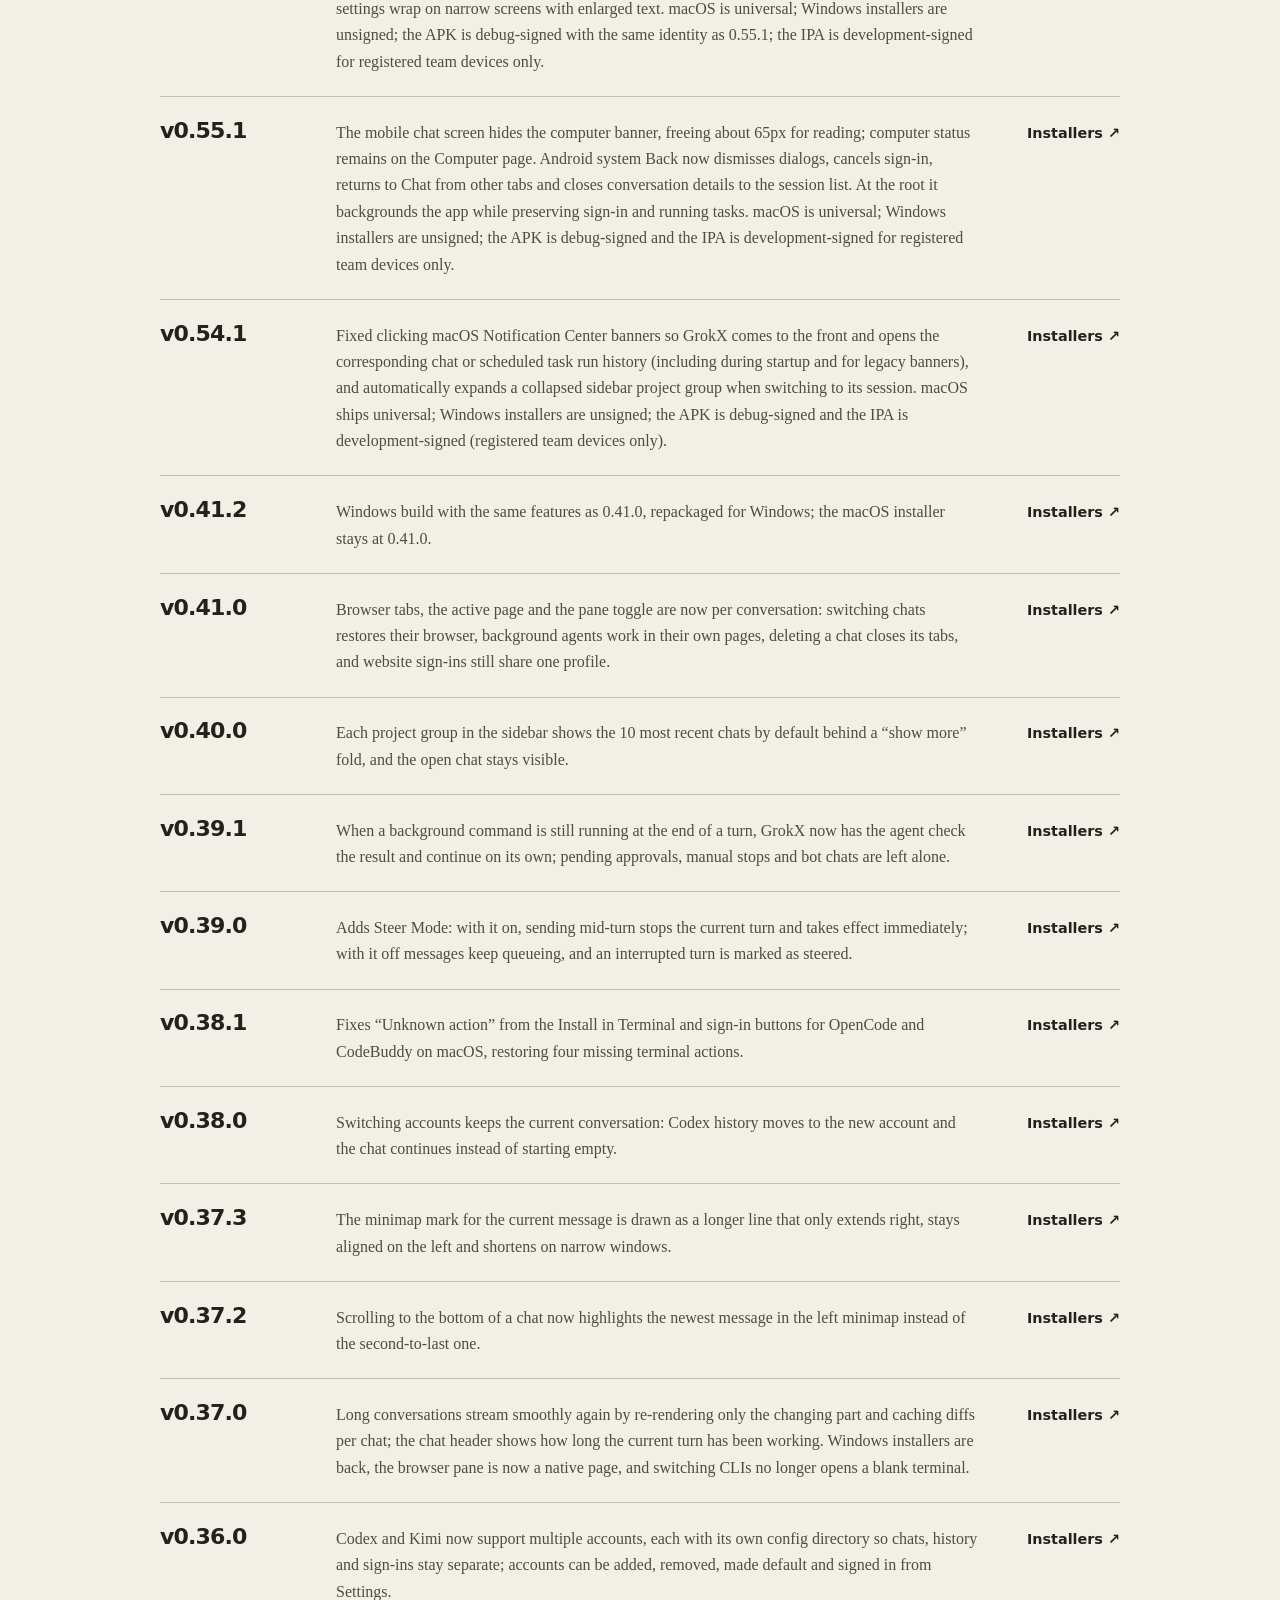
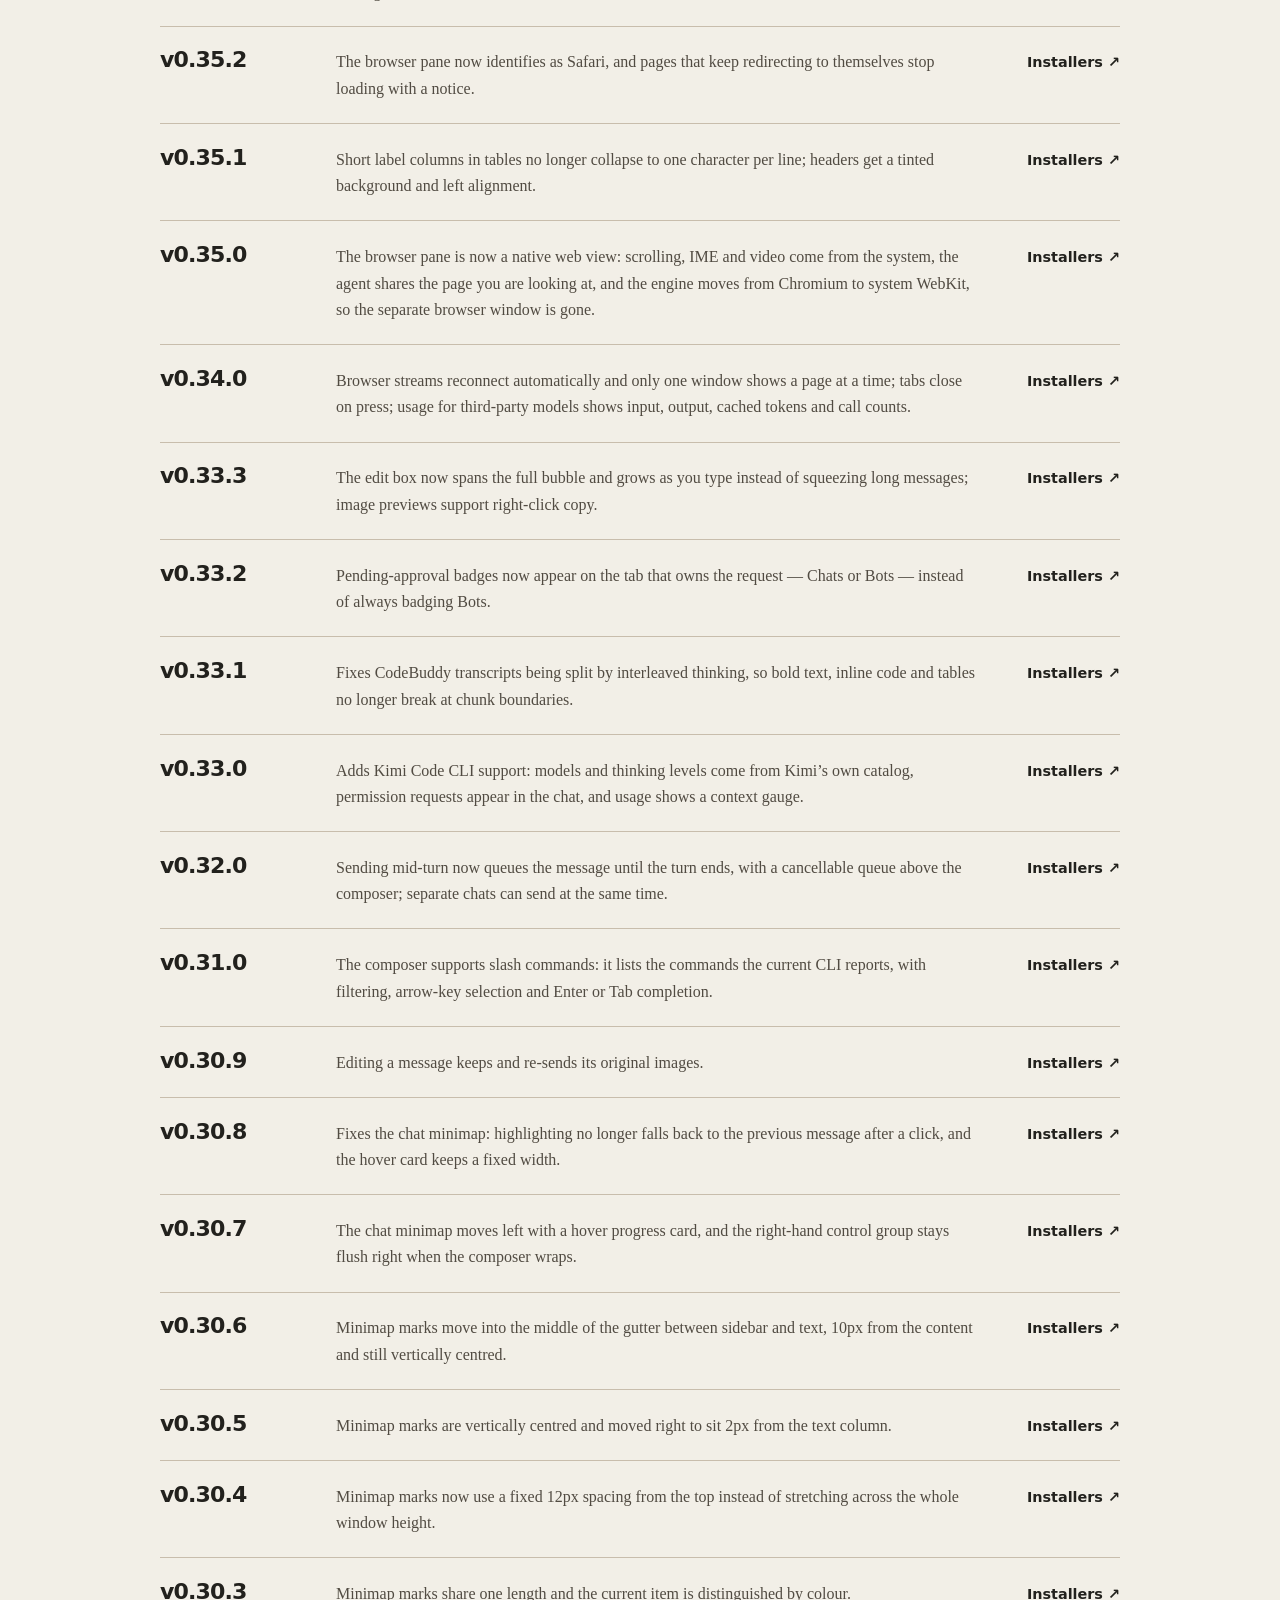
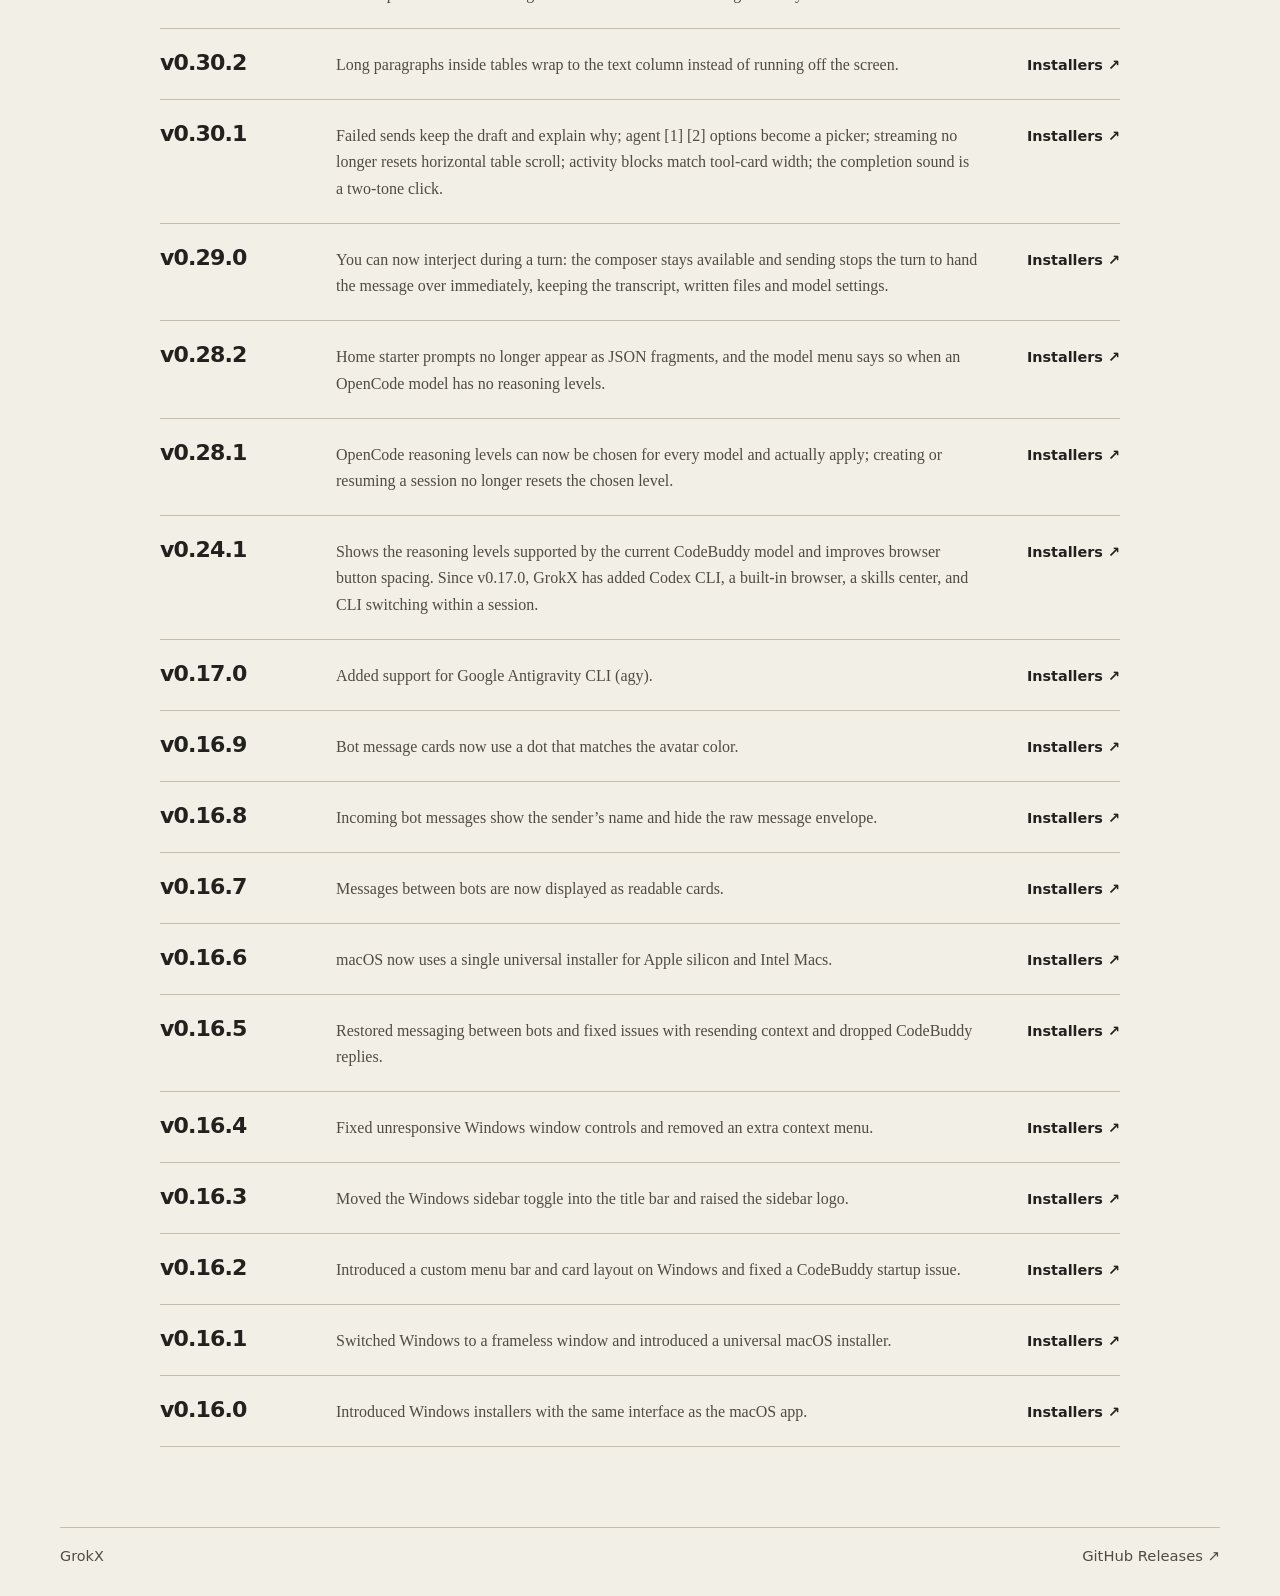
==== commit ca305438: "Release 0.96.0: 输入框支持拖入和粘贴 PDF 文件" ====
--- a/changelog.html
+++ b/changelog.html
@@ -48,8 +48,13 @@
     <p data-en="See what changed in each public release of GrokX, from newest to oldest.">从新到旧查看 GrokX 各公开版本的改动和安装包。</p>
   </header>
   <ol class="releases">
+    <li id="v0.96.0">
+      <div class="release-version"><h2>v0.96.0</h2><span class="latest" data-en="Latest">最新发布</span></div>
+      <p data-en="The composer now accepts dragged and pasted PDF files (regardless of vision support), supports mixed image and PDF drops, shows a PDF icon on attached PDF chips, and includes application/pdf mimeType on ACP resource_link blocks. The macOS Universal bundle is development-signed and unnotarized. The Windows NSIS installers have no Authenticode signature. The Android APK is debug-signed. The iOS IPA is development-signed and installs on registered team devices.">输入框支持拖入与粘贴 PDF 文件（不依赖模型视觉能力），支持图片与 PDF 混合拖入，PDF 文件标签显示 PDF 图标，发送给代理的 ACP resource_link 自动附带 application/pdf 类型。macOS Universal 为开发签名，未公证。Windows NSIS 安装包没有 Authenticode 签名。Android APK 为调试签名。iOS IPA 为开发签名，可在团队已注册设备上安装。</p>
+      <a class="release-link" href="https://github.com/onedou/grokx-releases/releases/tag/v0.96.0"><span data-en="Installers">安装包</span> <span class="sr-only">v0.96.0</span><span aria-hidden="true">↗</span></a>
+    </li>
     <li id="v0.95.0">
-      <div class="release-version"><h2>v0.95.0</h2><span class="latest" data-en="Latest">最新发布</span></div>
+      <div class="release-version"><h2>v0.95.0</h2></div>
       <p data-en="The desktop update banner and Settings → About now offer one-click updates. GrokX downloads and verifies the package, saves session state, installs it, and restarts. Browser downloads remain available. After installing 0.95.0, subsequent signed releases can be installed in the app. The macOS Universal bundle is development-signed and unnotarized. The Windows NSIS installers have no Authenticode signature. The Android APK is debug-signed. The iOS IPA is development-signed and installs on registered team devices.">桌面版的启动提示和「设置 → 关于」支持一键更新。点击后，应用会下载并校验更新包、保存会话、安装并重启。原有的浏览器下载入口继续可用。安装 0.95.0 后即可一键安装后续已签名版本。macOS Universal 为开发签名，未公证。Windows NSIS 安装包没有 Authenticode 签名。Android APK 为调试签名。iOS IPA 为开发签名，可在团队已注册设备上安装。</p>
       <a class="release-link" href="https://github.com/onedou/grokx-releases/releases/tag/v0.95.0"><span data-en="Installers">安装包</span> <span class="sr-only">v0.95.0</span><span aria-hidden="true">↗</span></a>
     </li>
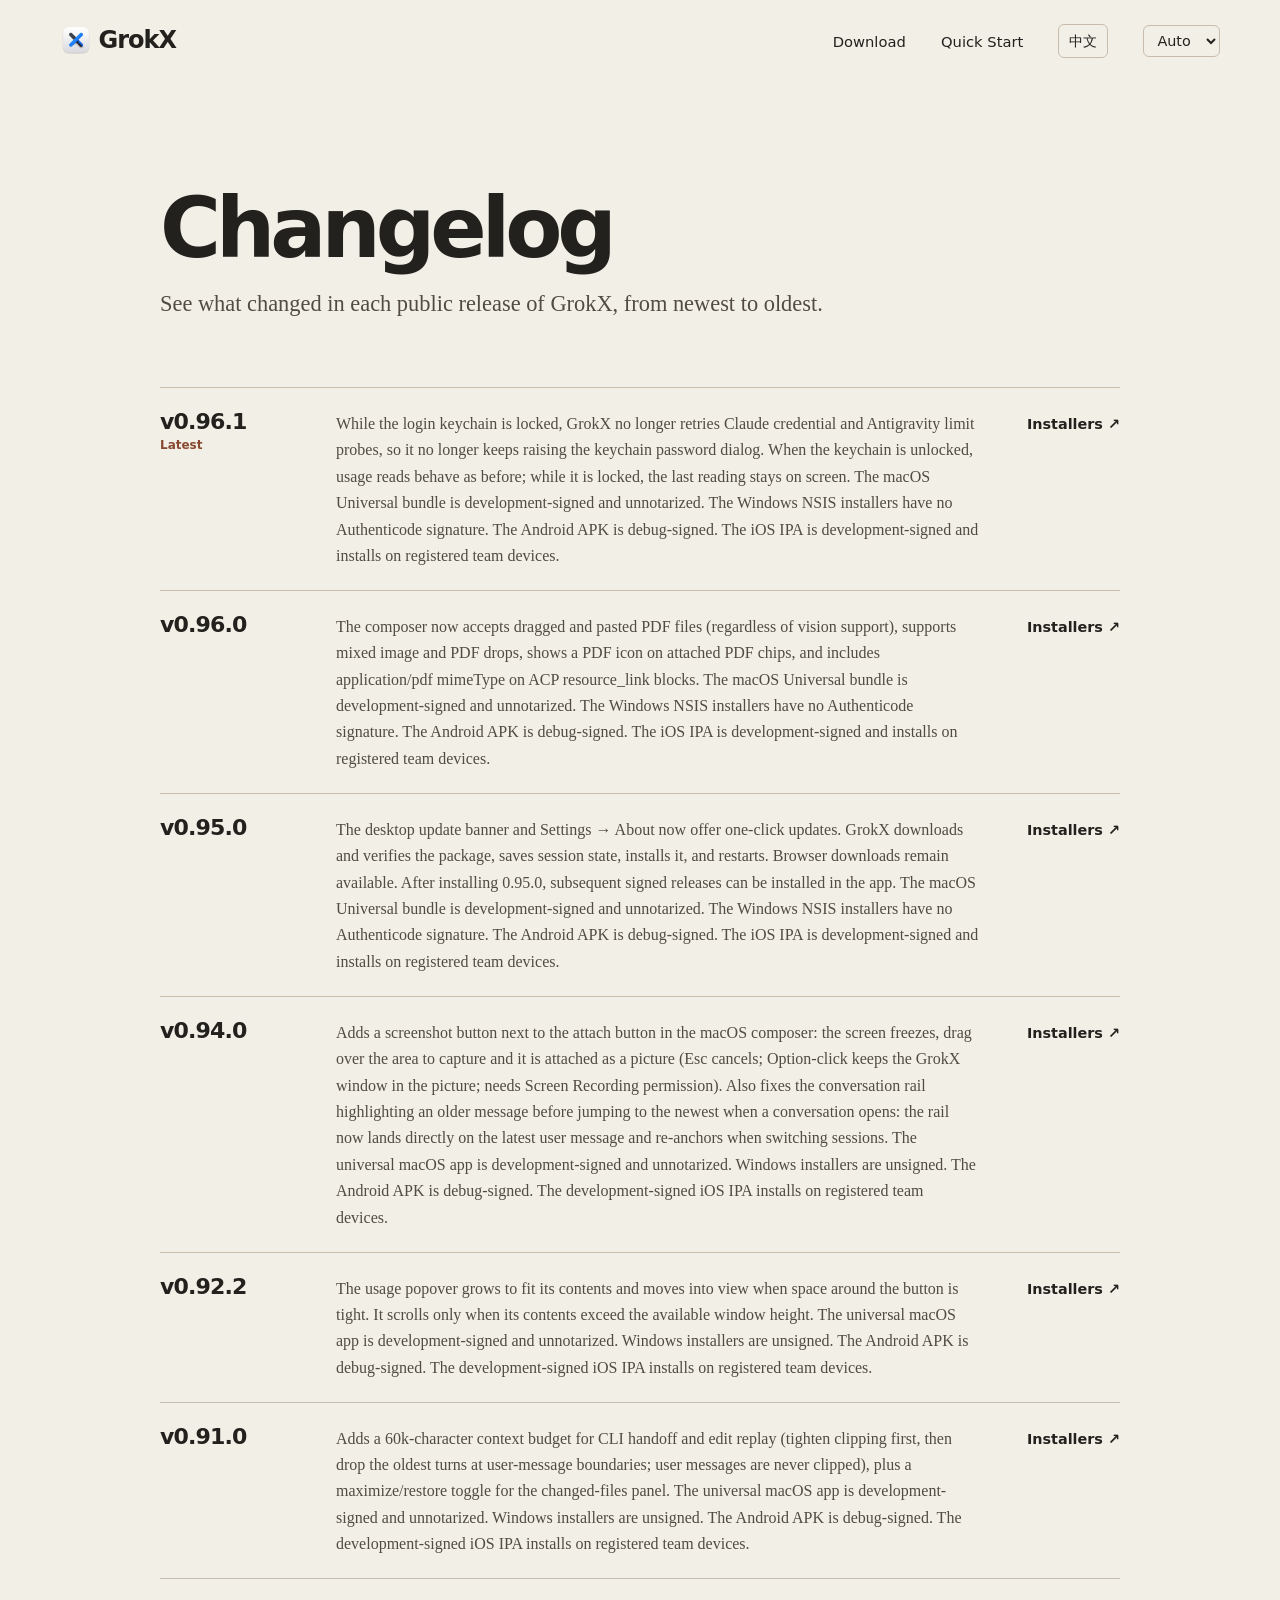
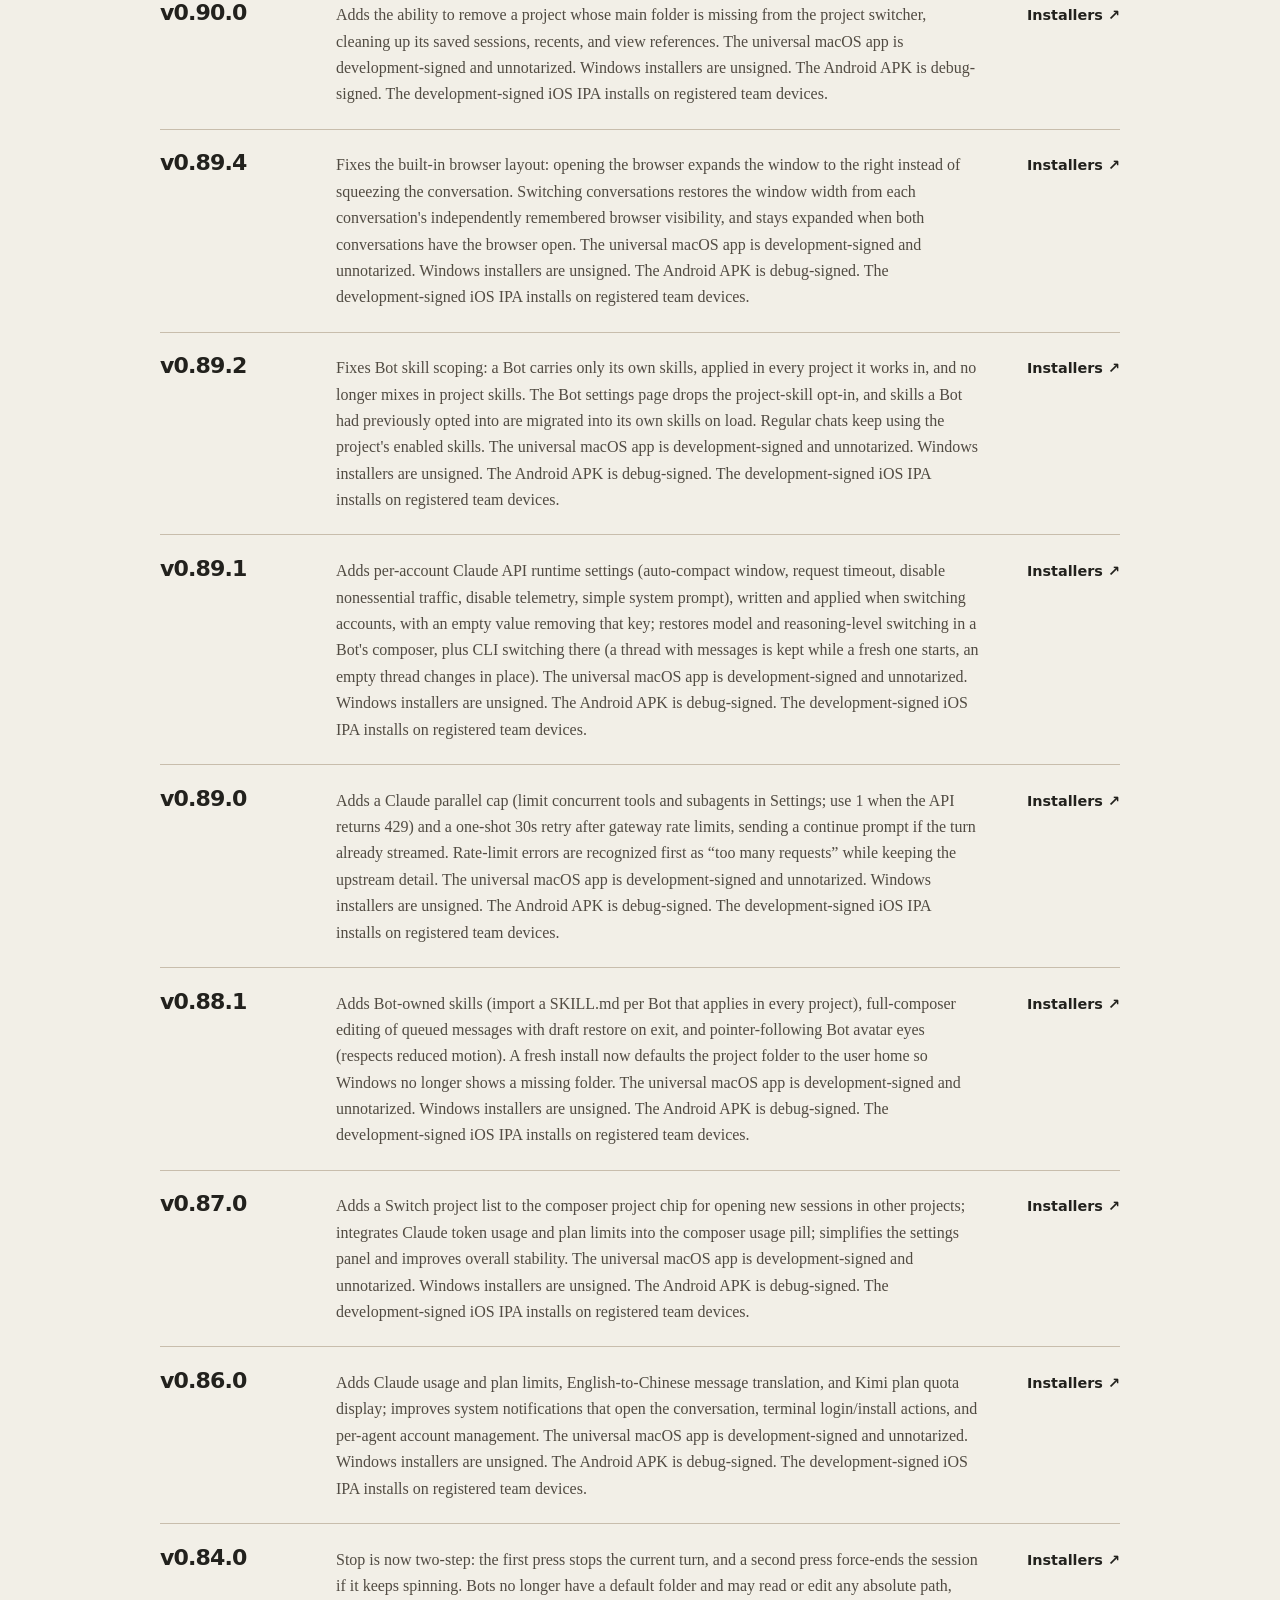
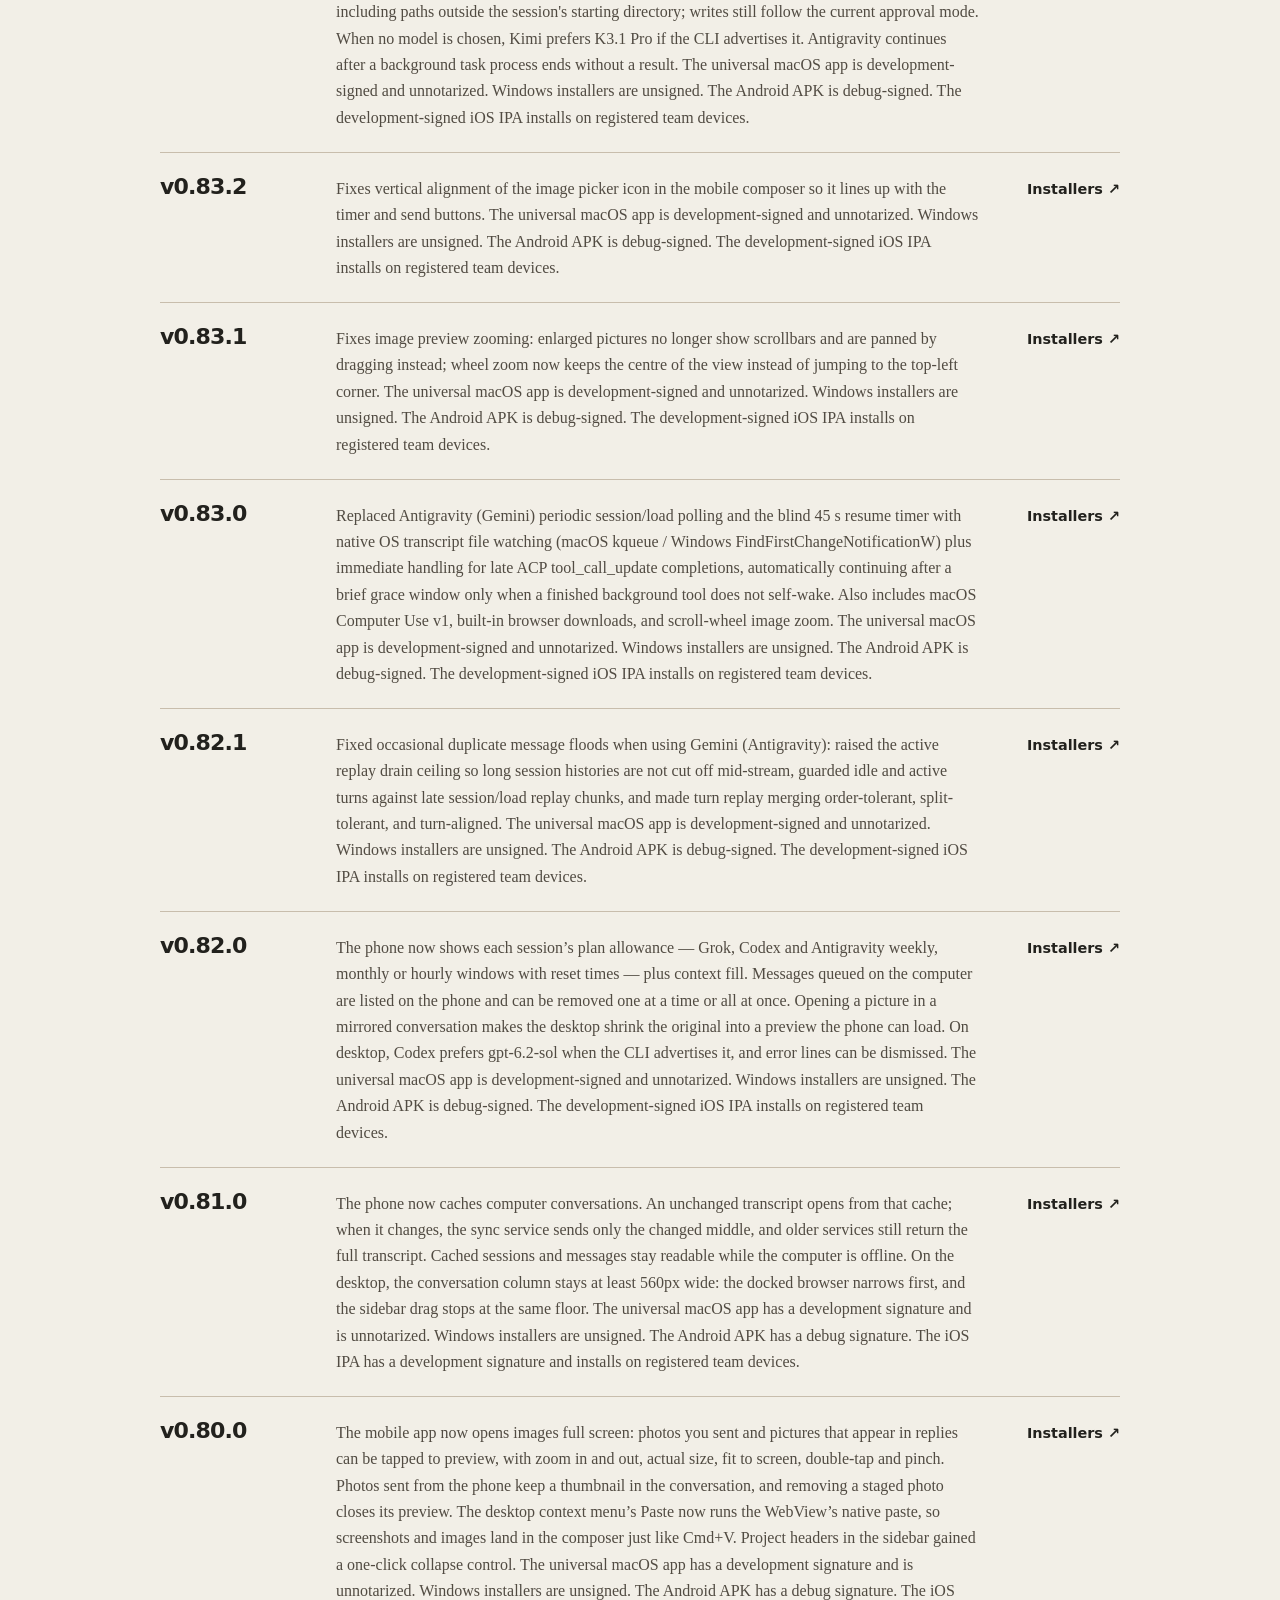
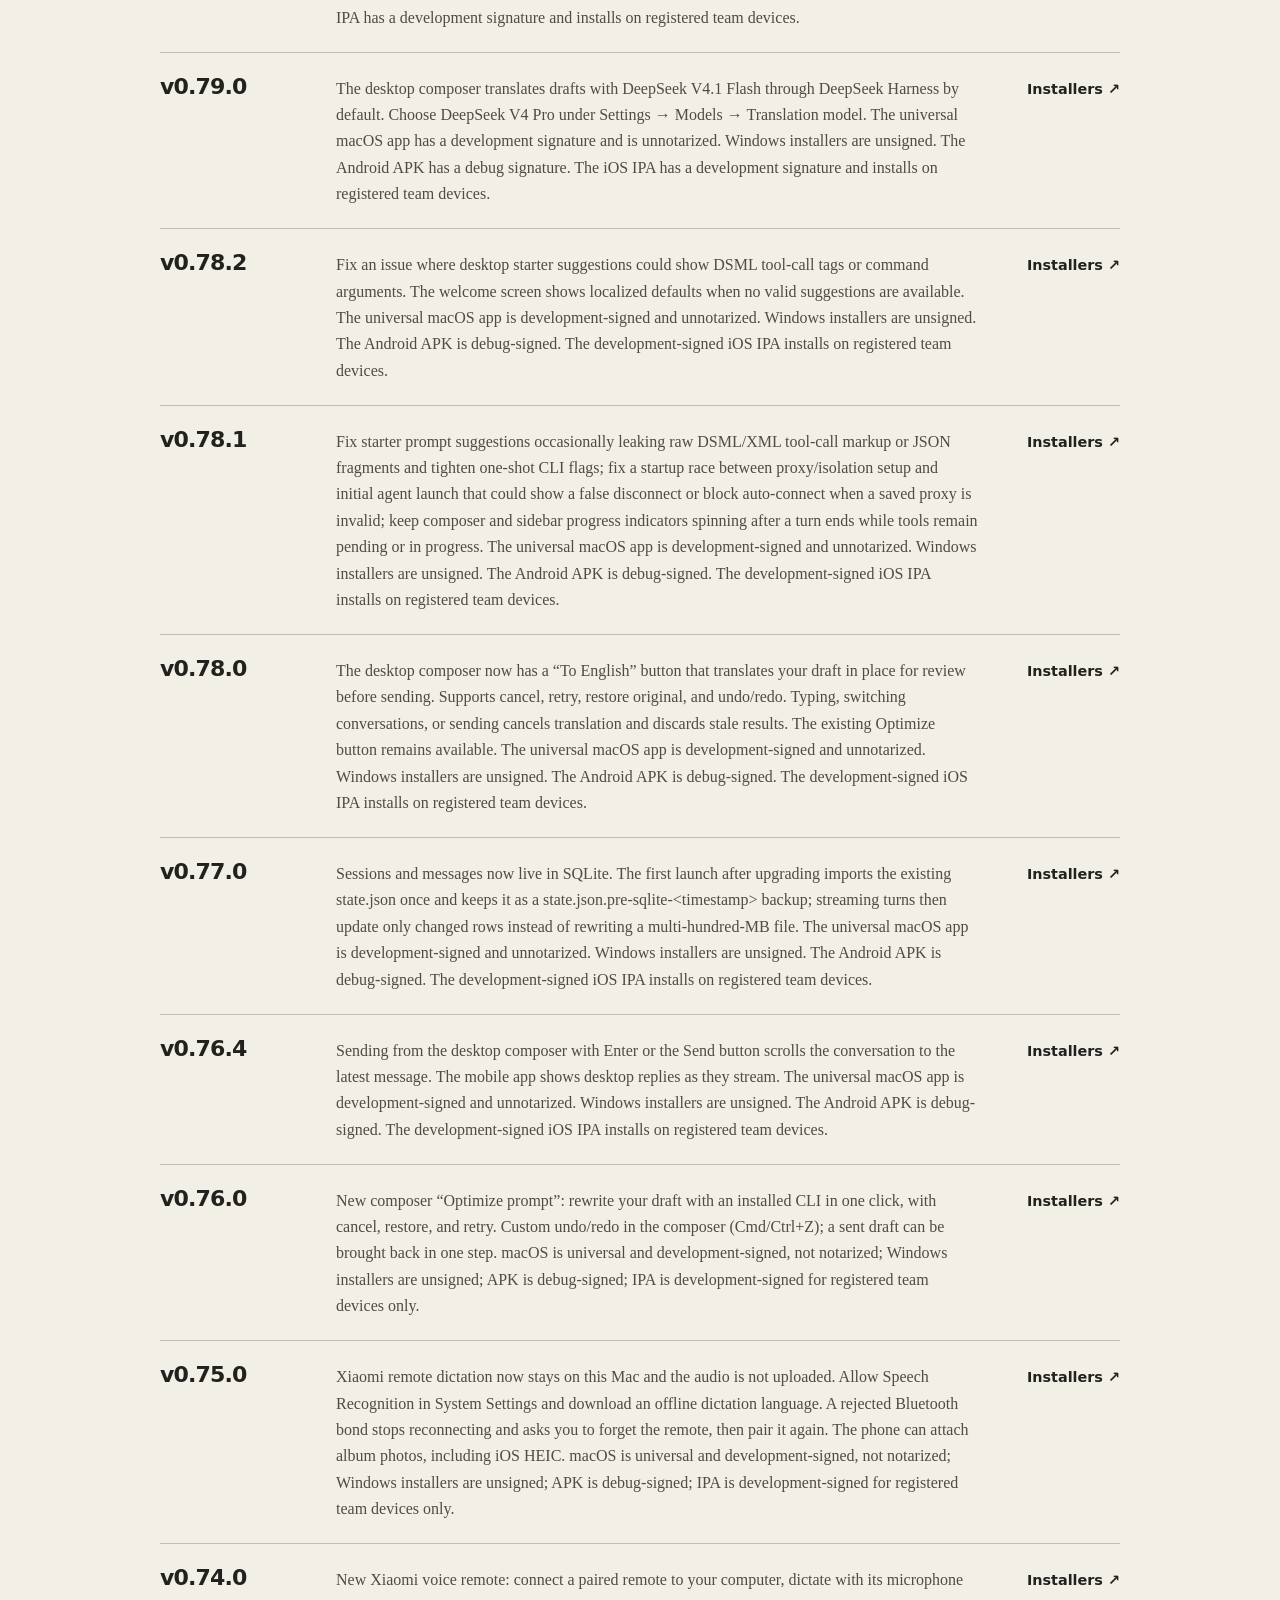
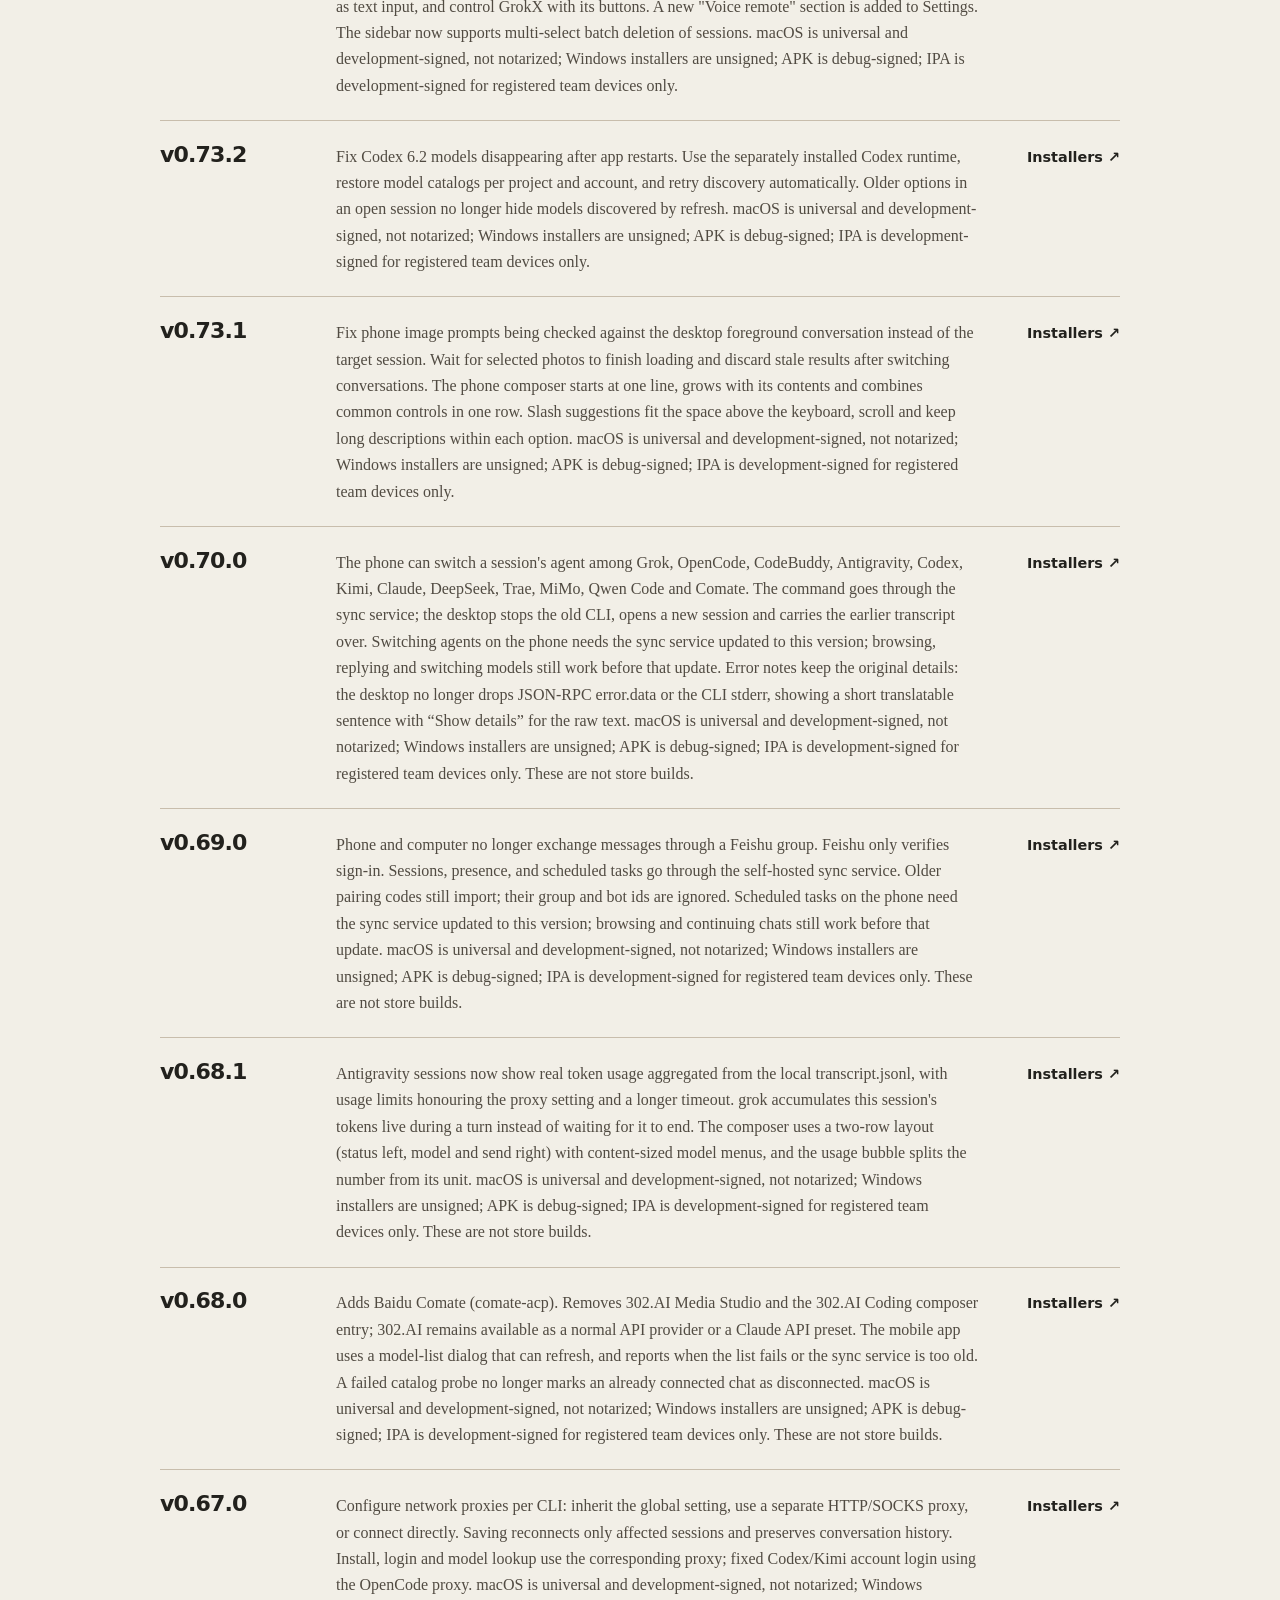
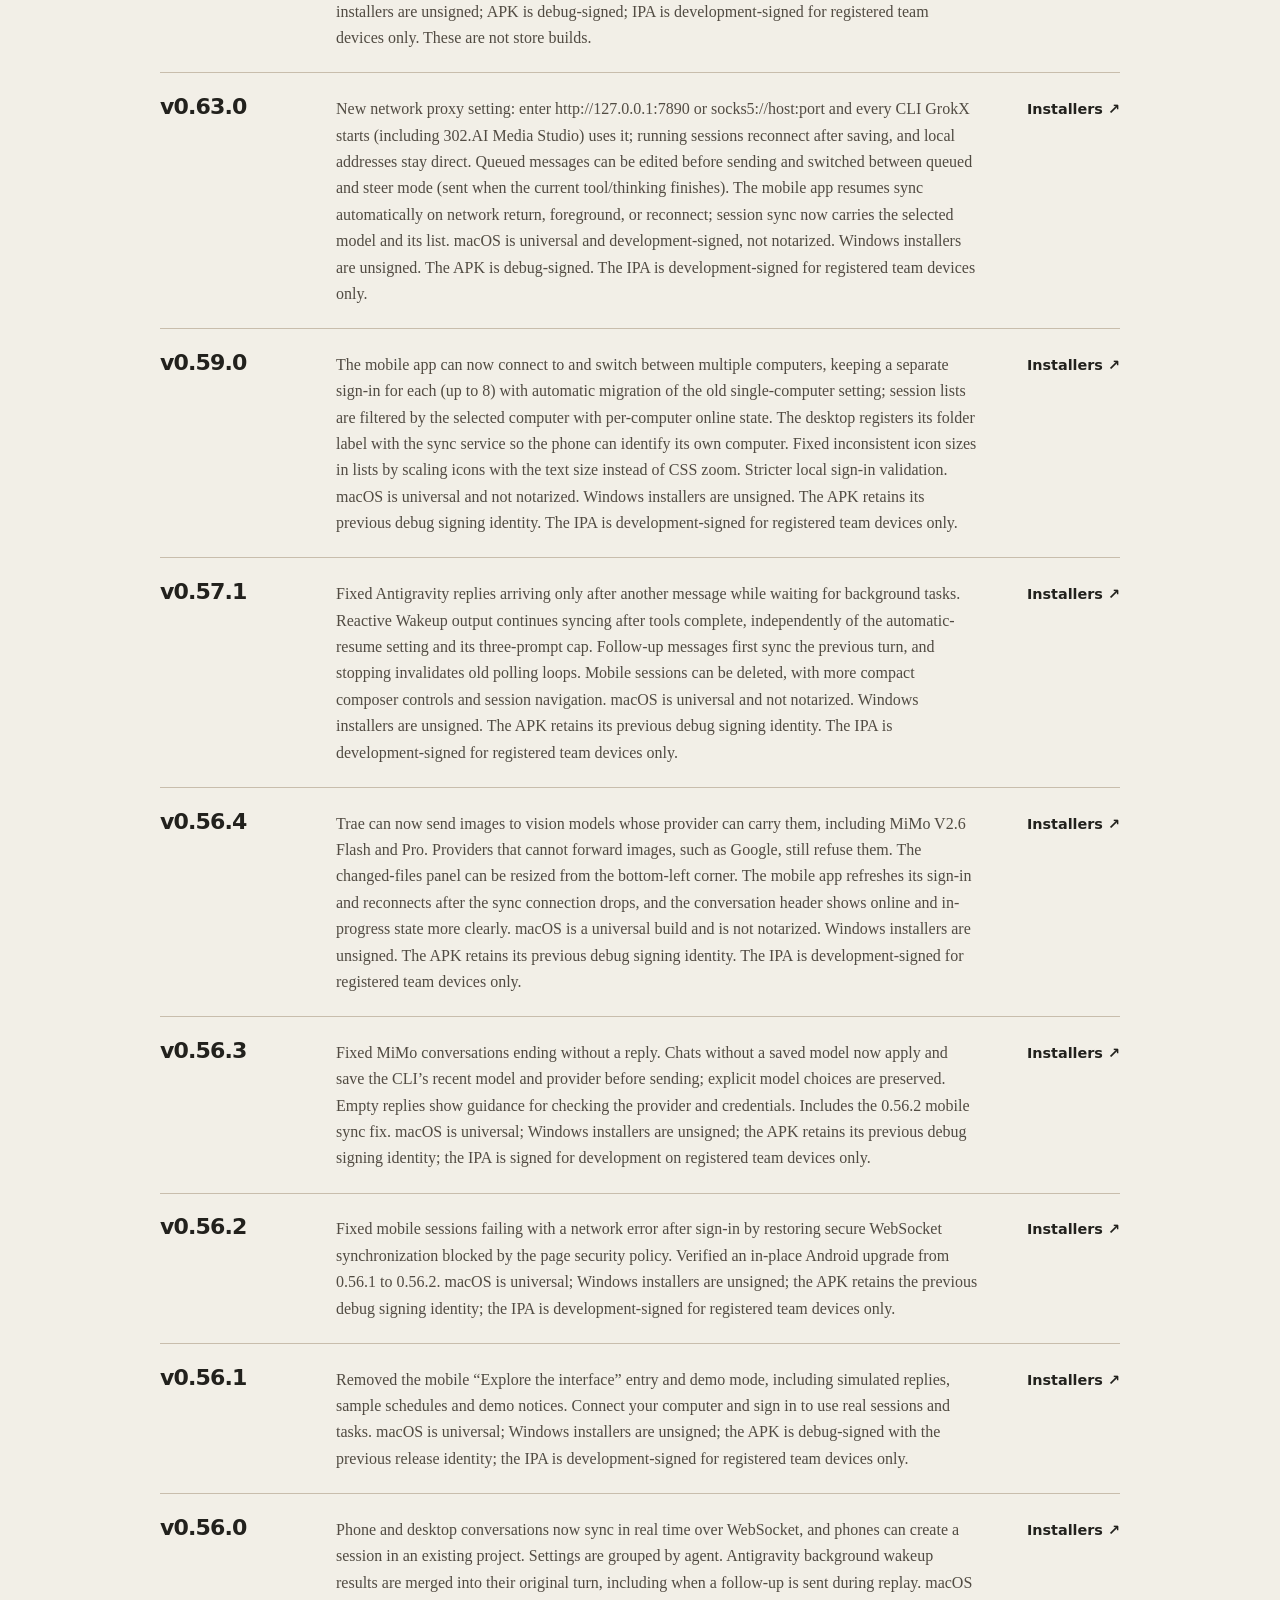
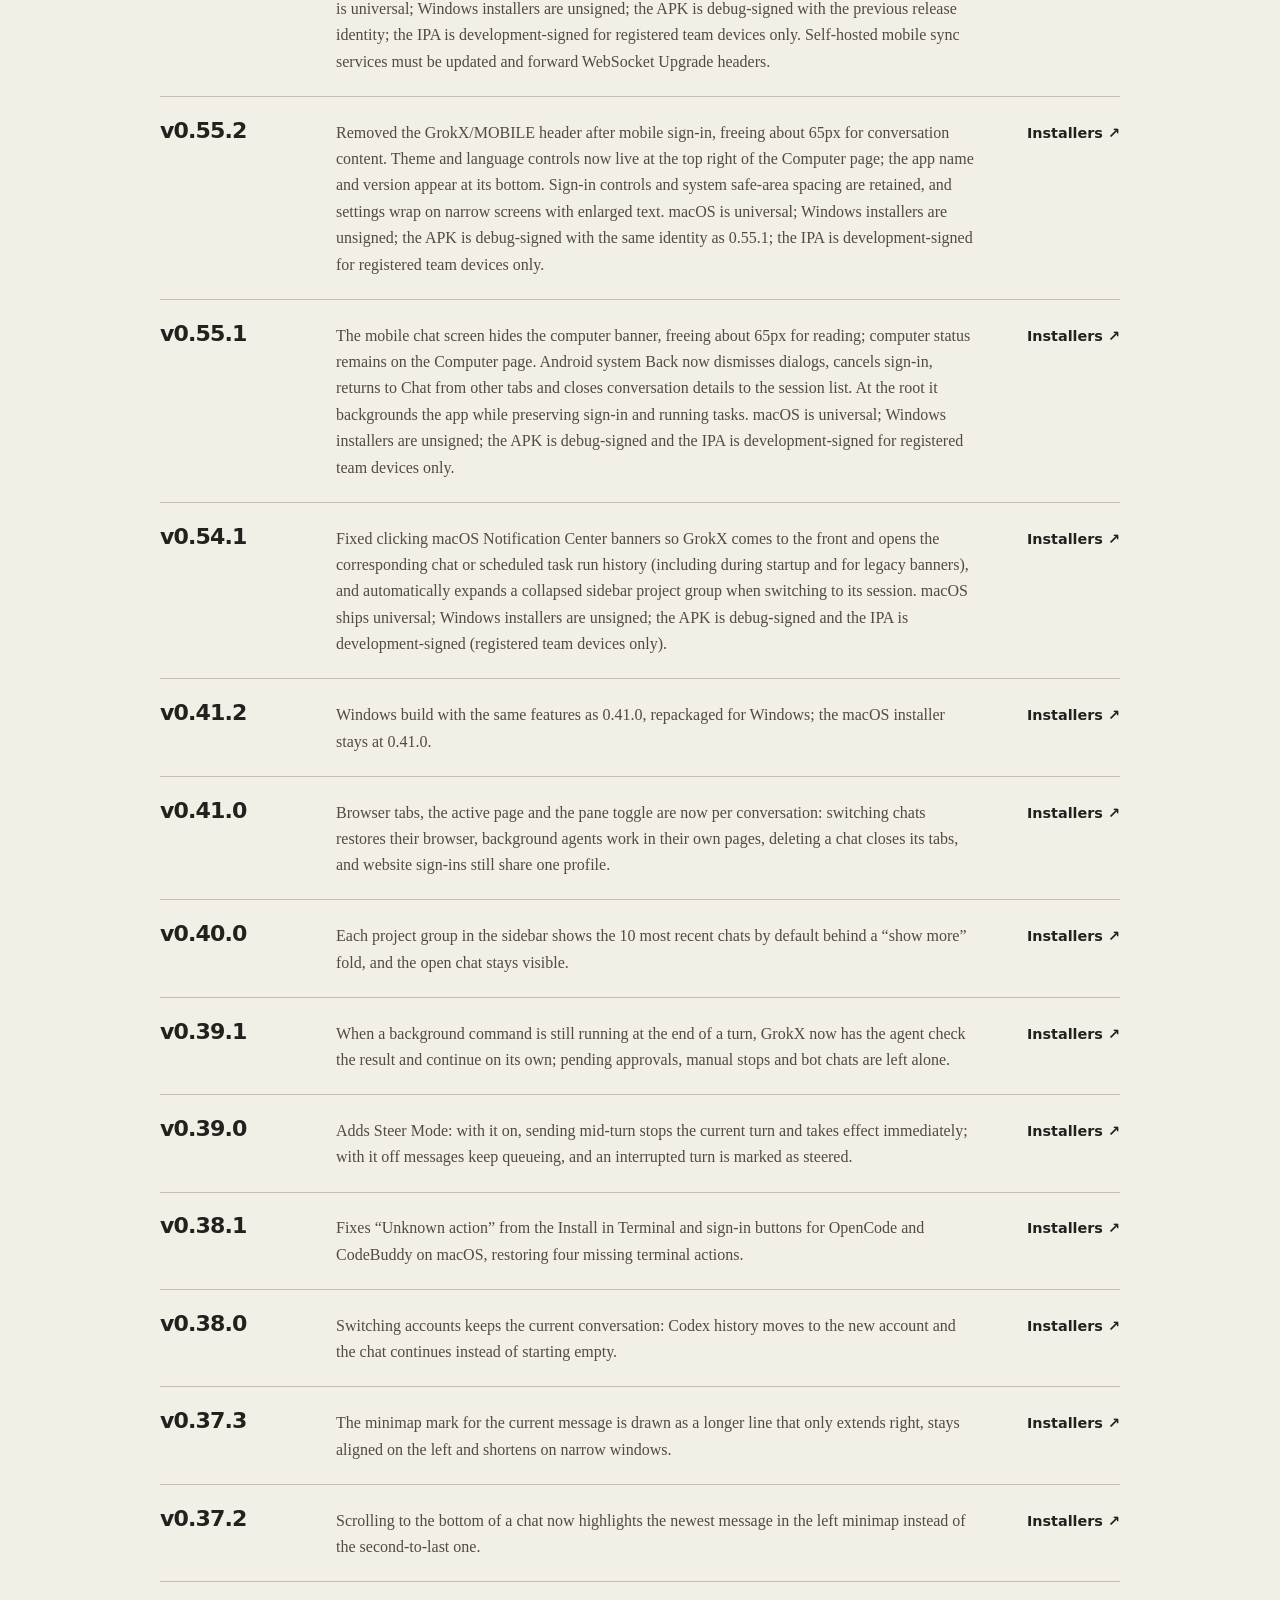
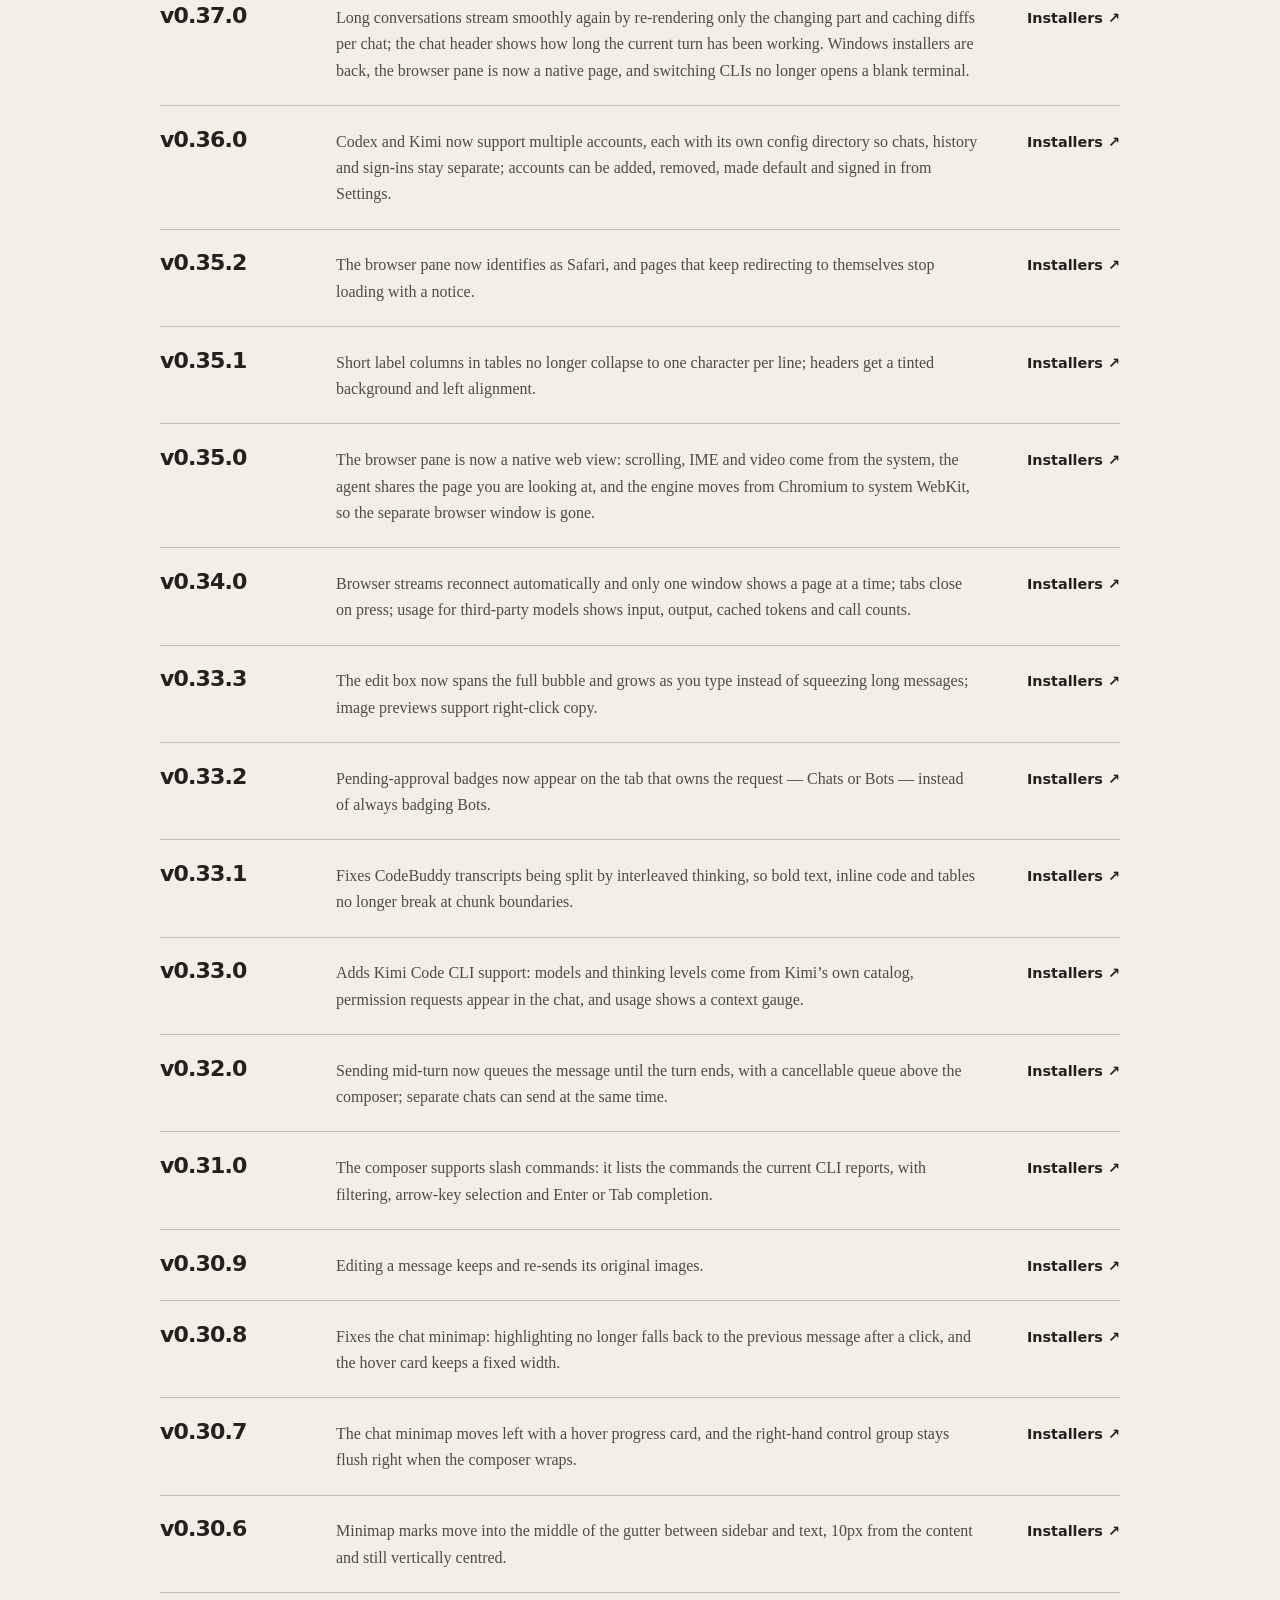
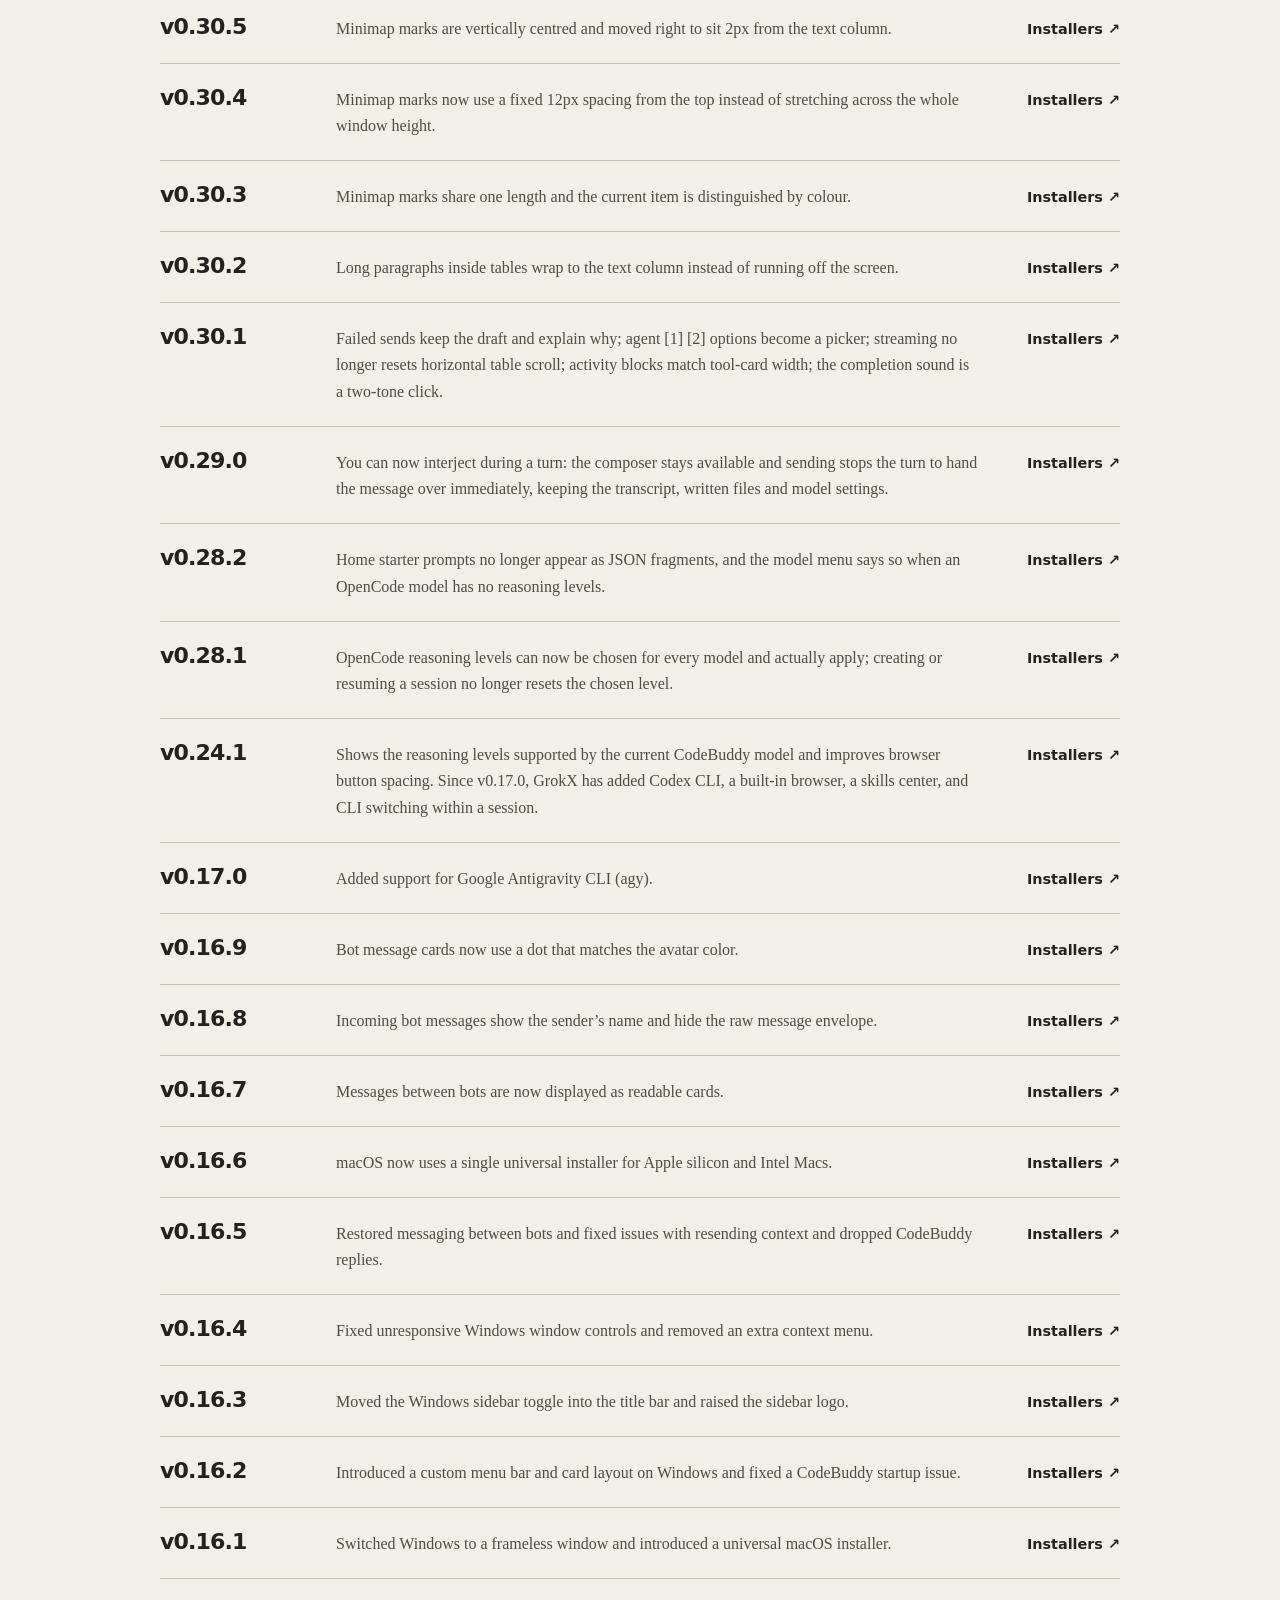
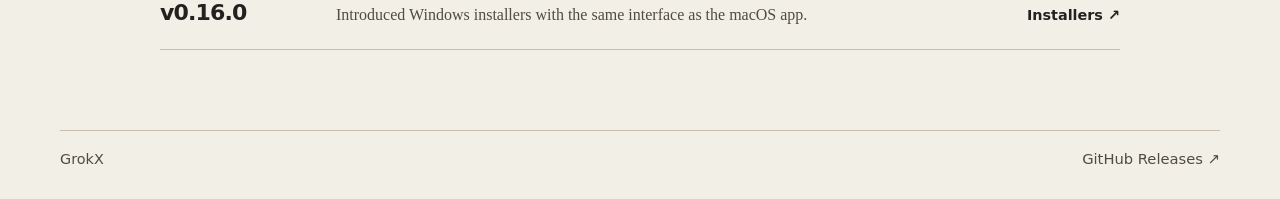
==== commit 417d3a04: "Release 0.96.1: 钥匙串锁定时不再反复弹出密码框" ====
--- a/changelog.html
+++ b/changelog.html
@@ -48,8 +48,13 @@
     <p data-en="See what changed in each public release of GrokX, from newest to oldest.">从新到旧查看 GrokX 各公开版本的改动和安装包。</p>
   </header>
   <ol class="releases">
+    <li id="v0.96.1">
+      <div class="release-version"><h2>v0.96.1</h2><span class="latest" data-en="Latest">最新发布</span></div>
+      <p data-en="While the login keychain is locked, GrokX no longer retries Claude credential and Antigravity limit probes, so it no longer keeps raising the keychain password dialog. When the keychain is unlocked, usage reads behave as before; while it is locked, the last reading stays on screen. The macOS Universal bundle is development-signed and unnotarized. The Windows NSIS installers have no Authenticode signature. The Android APK is debug-signed. The iOS IPA is development-signed and installs on registered team devices.">登录钥匙串锁定时，GrokX 不再反复探测 Claude 凭证和 Antigravity 限额，因此不会再把钥匙串密码框反复弹到前面。钥匙串已解锁时，用量读取与以前相同；锁定时保留上一次的显示。macOS Universal 为开发签名，未公证。Windows NSIS 安装包没有 Authenticode 签名。Android APK 为调试签名。iOS IPA 为开发签名，可在团队已注册设备上安装。</p>
+      <a class="release-link" href="https://github.com/onedou/grokx-releases/releases/tag/v0.96.1"><span data-en="Installers">安装包</span> <span class="sr-only">v0.96.1</span><span aria-hidden="true">↗</span></a>
+    </li>
     <li id="v0.96.0">
-      <div class="release-version"><h2>v0.96.0</h2><span class="latest" data-en="Latest">最新发布</span></div>
+      <div class="release-version"><h2>v0.96.0</h2></div>
       <p data-en="The composer now accepts dragged and pasted PDF files (regardless of vision support), supports mixed image and PDF drops, shows a PDF icon on attached PDF chips, and includes application/pdf mimeType on ACP resource_link blocks. The macOS Universal bundle is development-signed and unnotarized. The Windows NSIS installers have no Authenticode signature. The Android APK is debug-signed. The iOS IPA is development-signed and installs on registered team devices.">输入框支持拖入与粘贴 PDF 文件（不依赖模型视觉能力），支持图片与 PDF 混合拖入，PDF 文件标签显示 PDF 图标，发送给代理的 ACP resource_link 自动附带 application/pdf 类型。macOS Universal 为开发签名，未公证。Windows NSIS 安装包没有 Authenticode 签名。Android APK 为调试签名。iOS IPA 为开发签名，可在团队已注册设备上安装。</p>
       <a class="release-link" href="https://github.com/onedou/grokx-releases/releases/tag/v0.96.0"><span data-en="Installers">安装包</span> <span class="sr-only">v0.96.0</span><span aria-hidden="true">↗</span></a>
     </li>
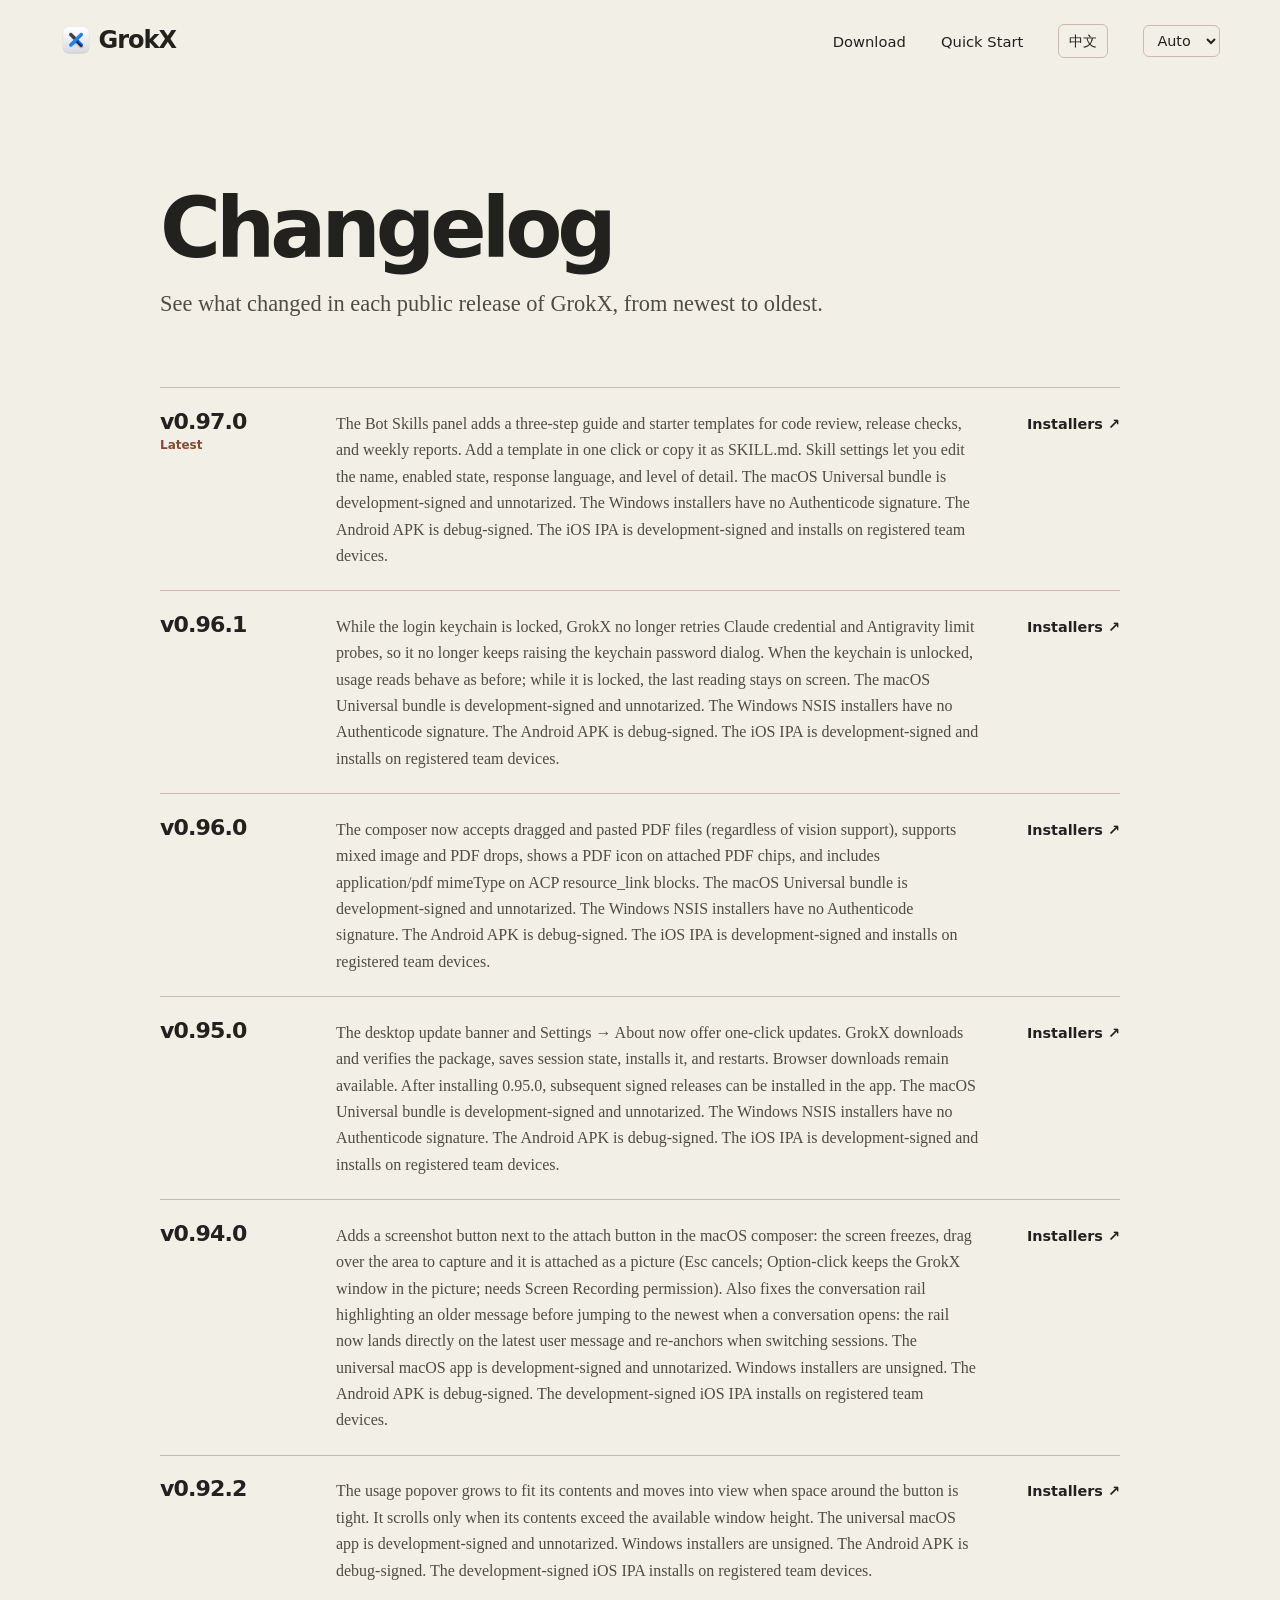
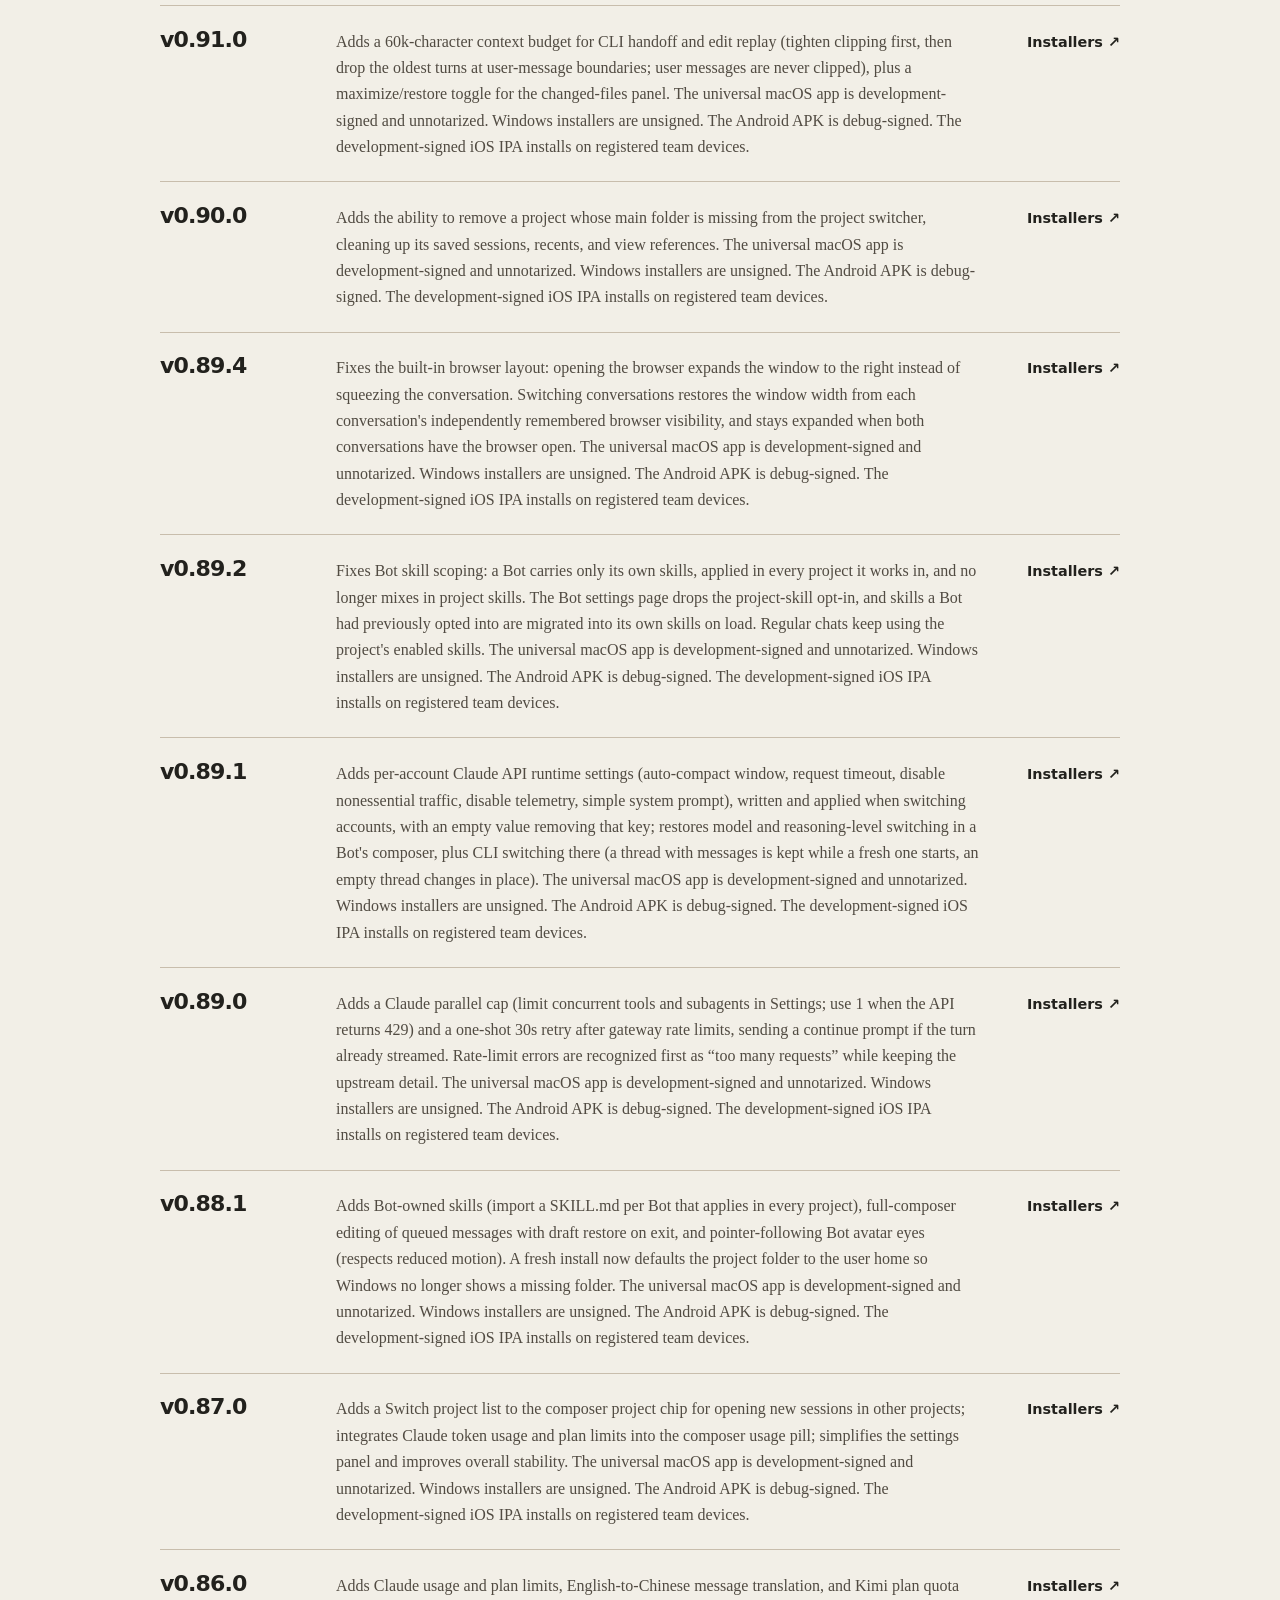
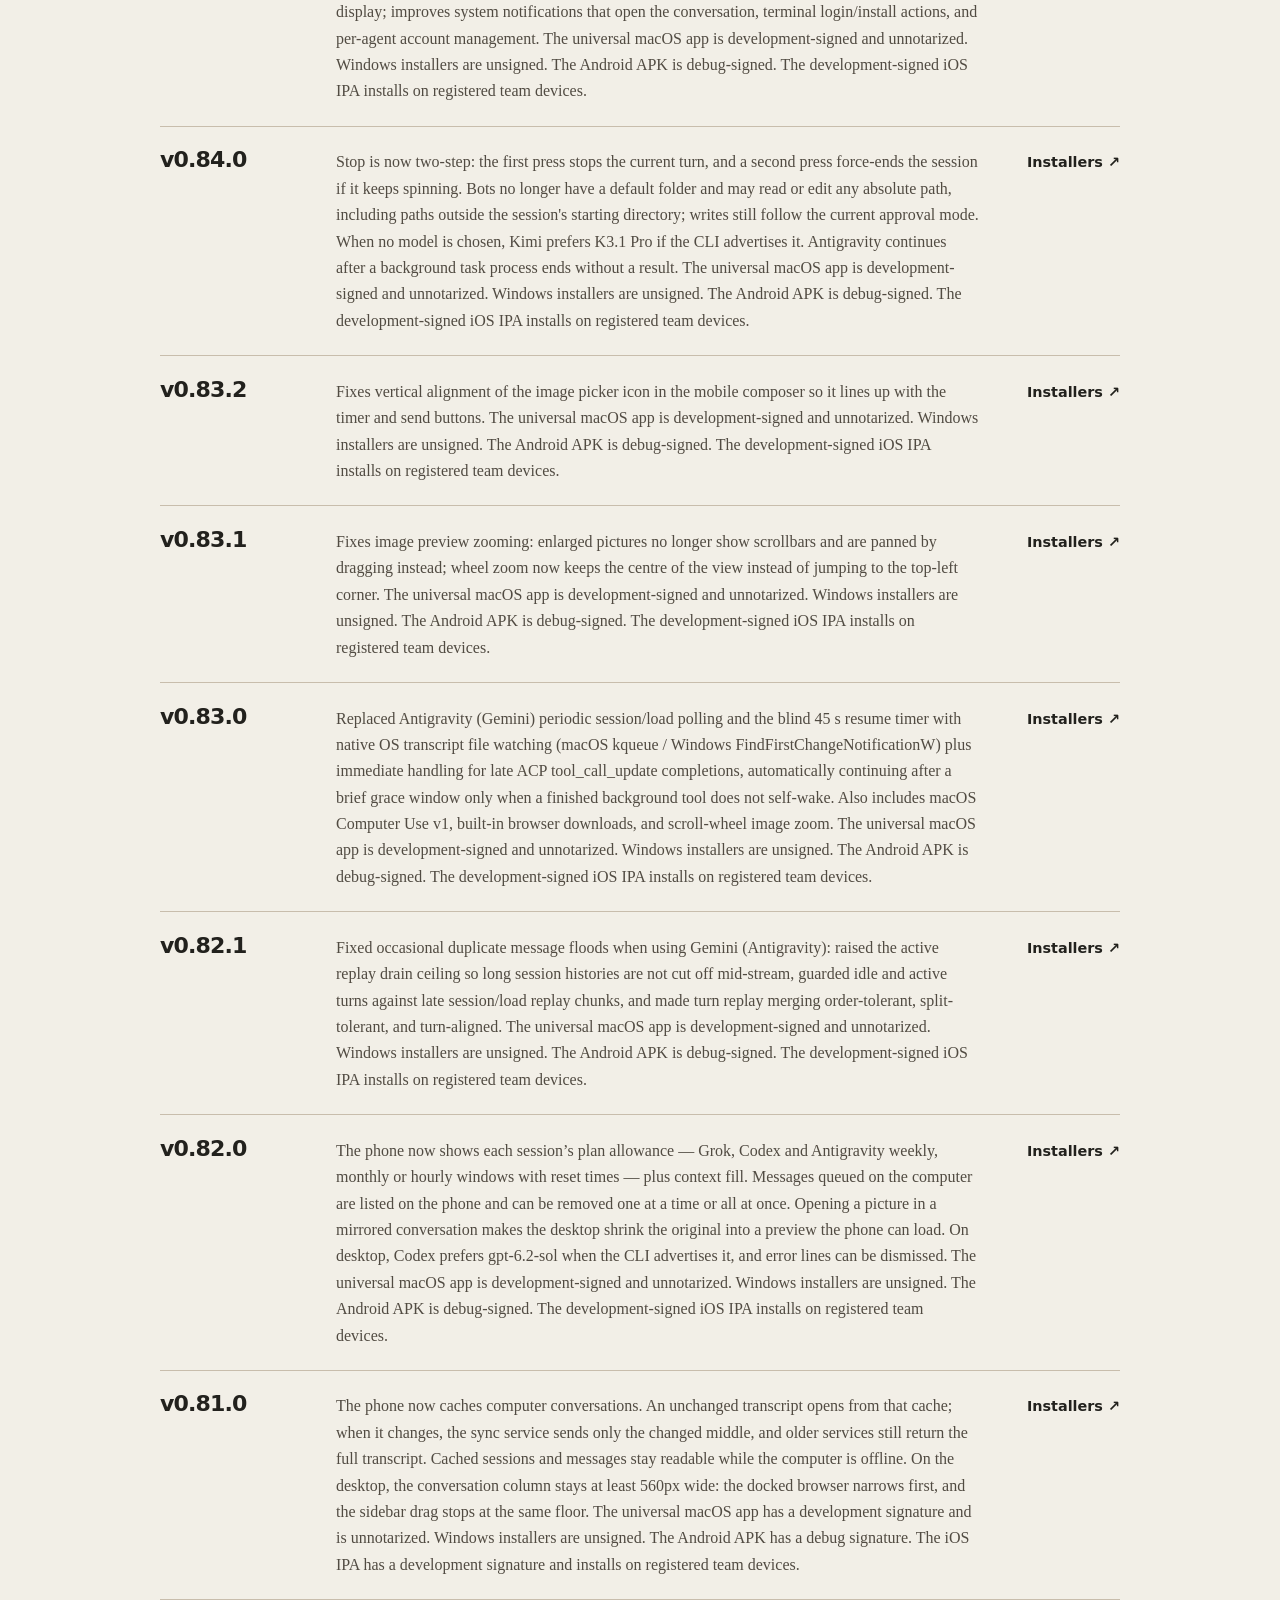
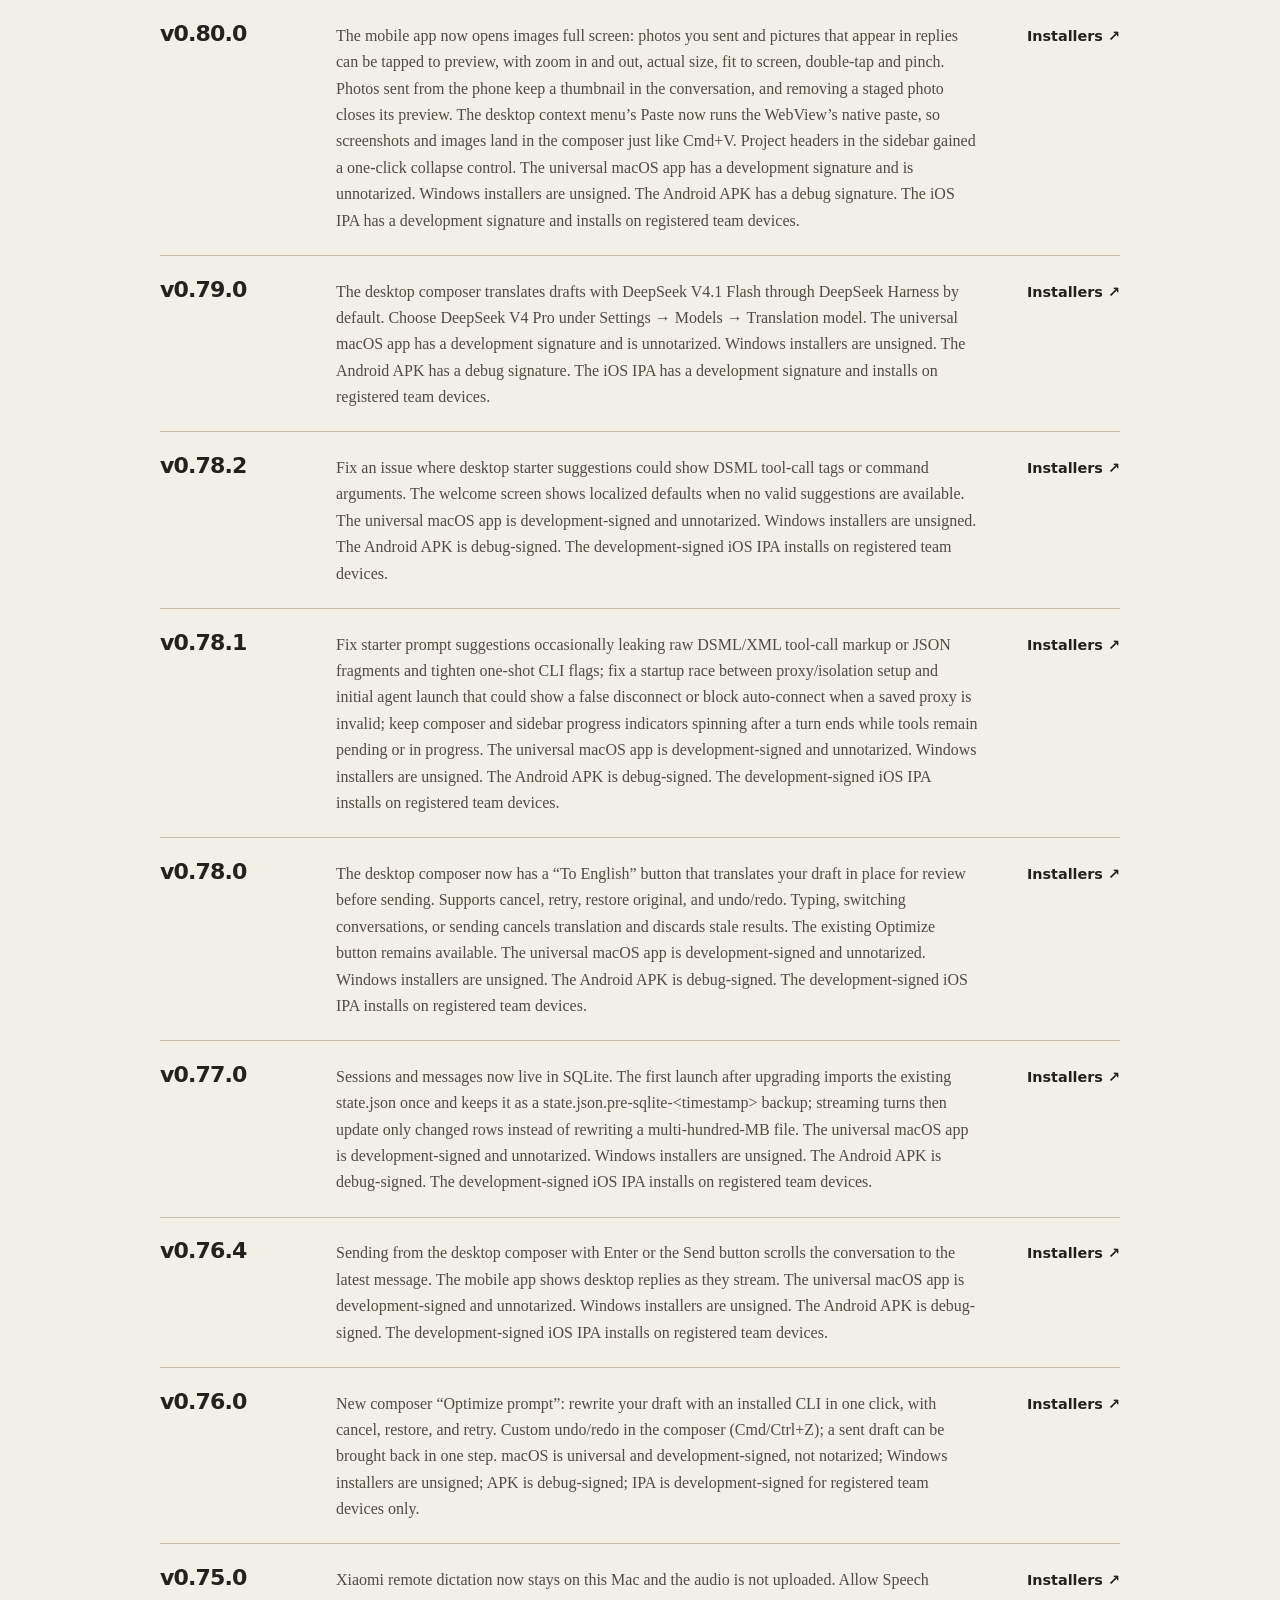
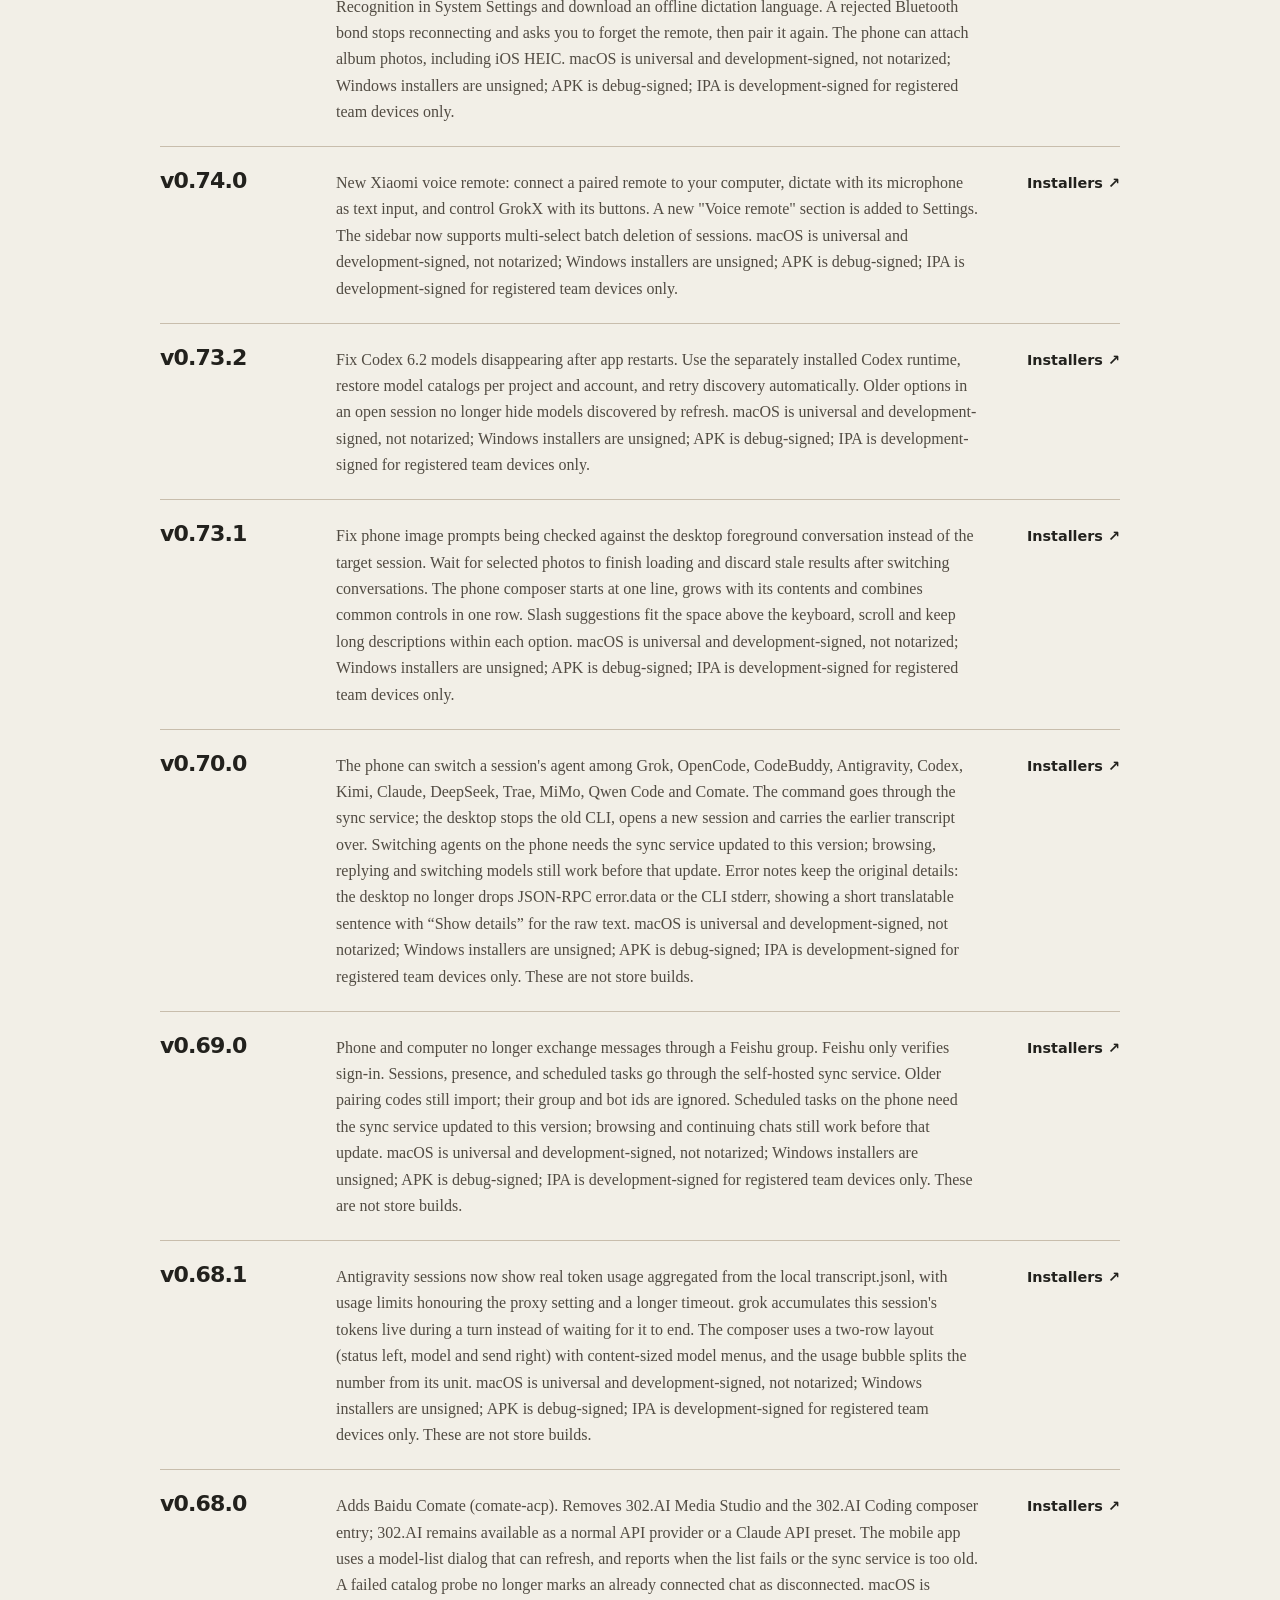
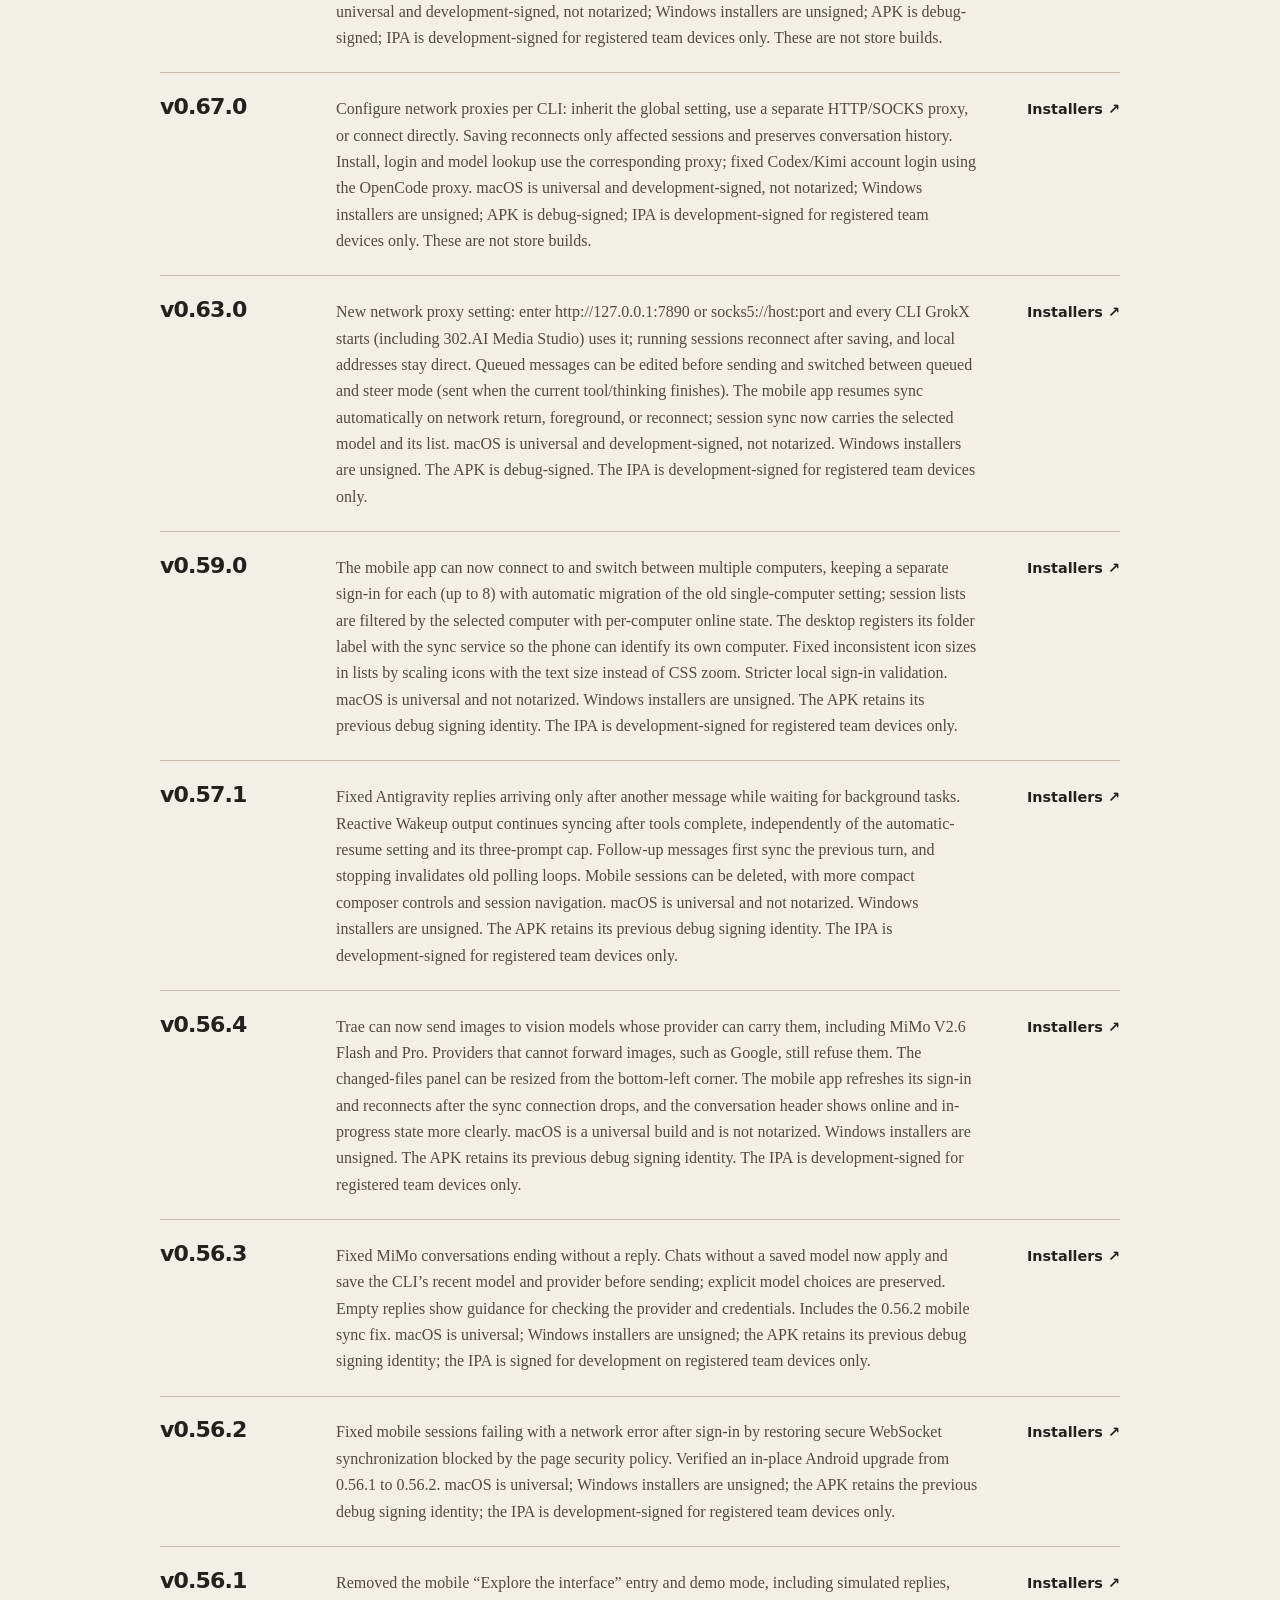
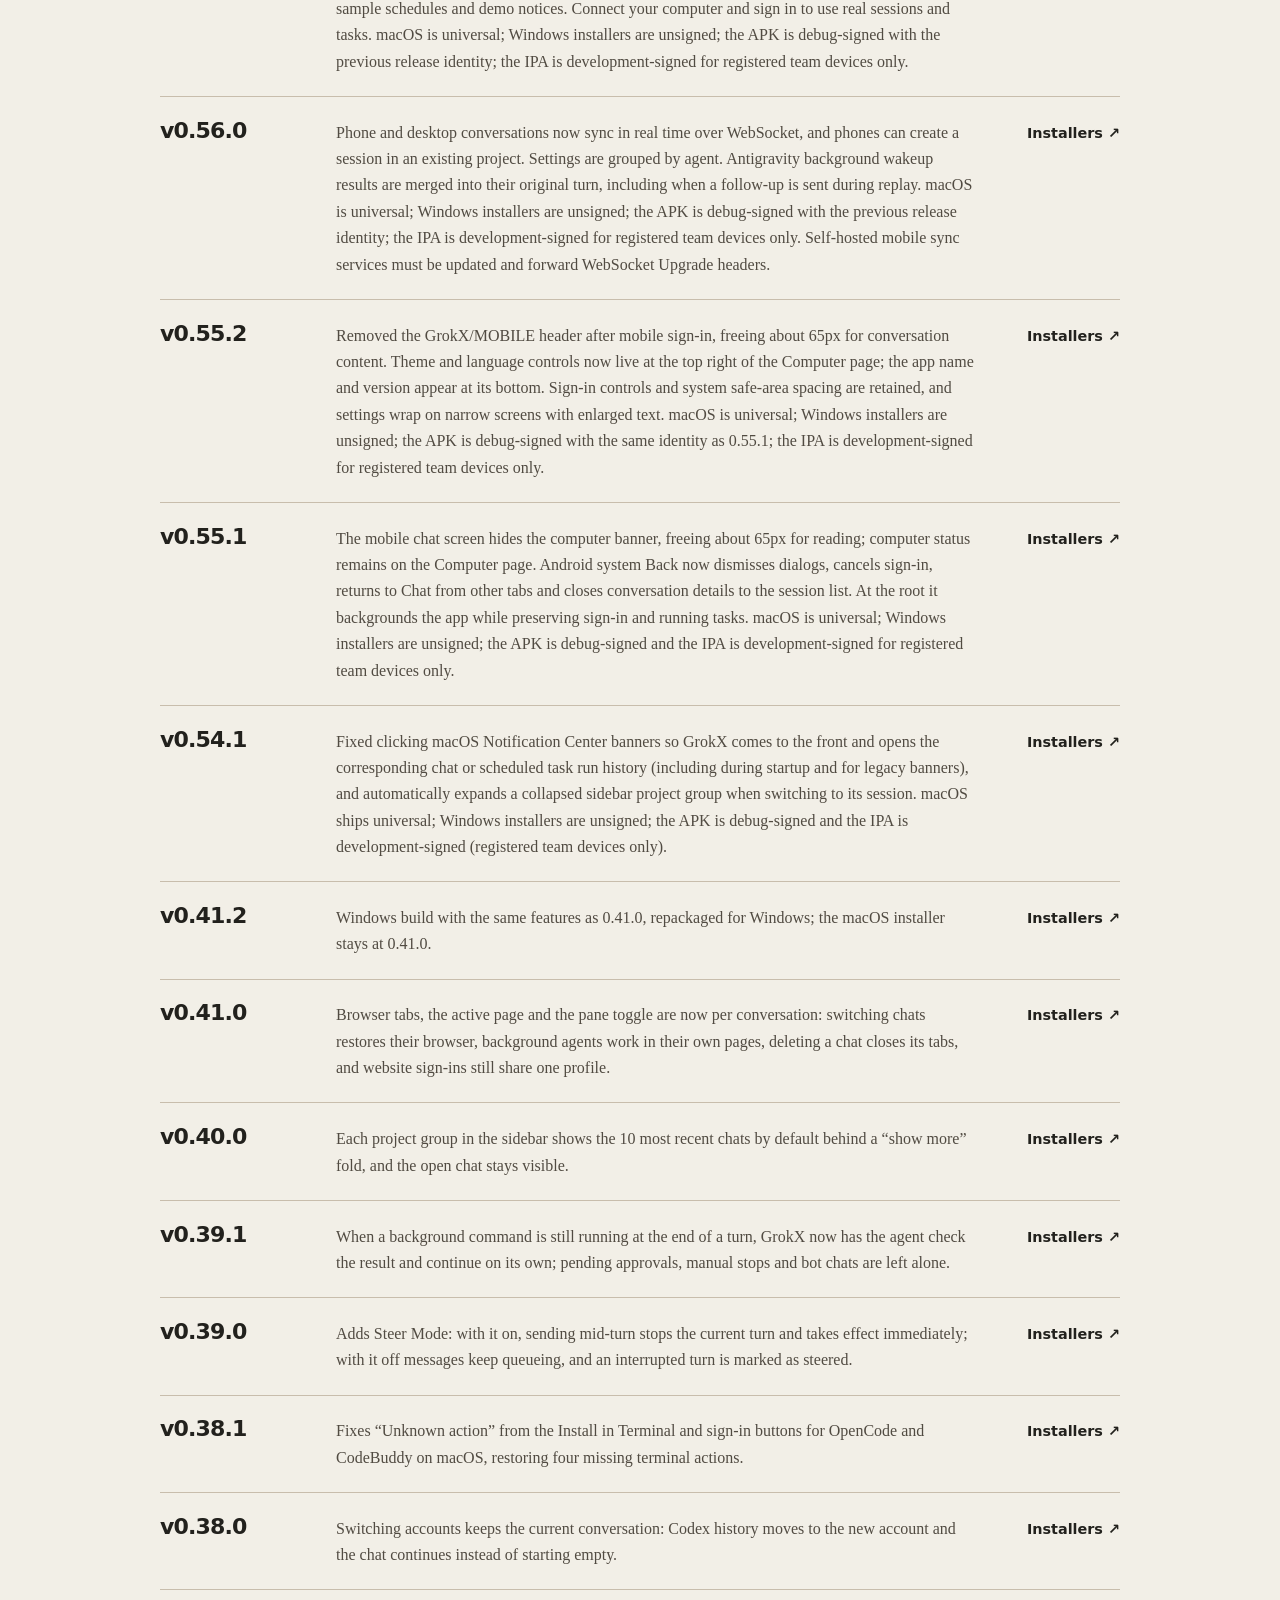
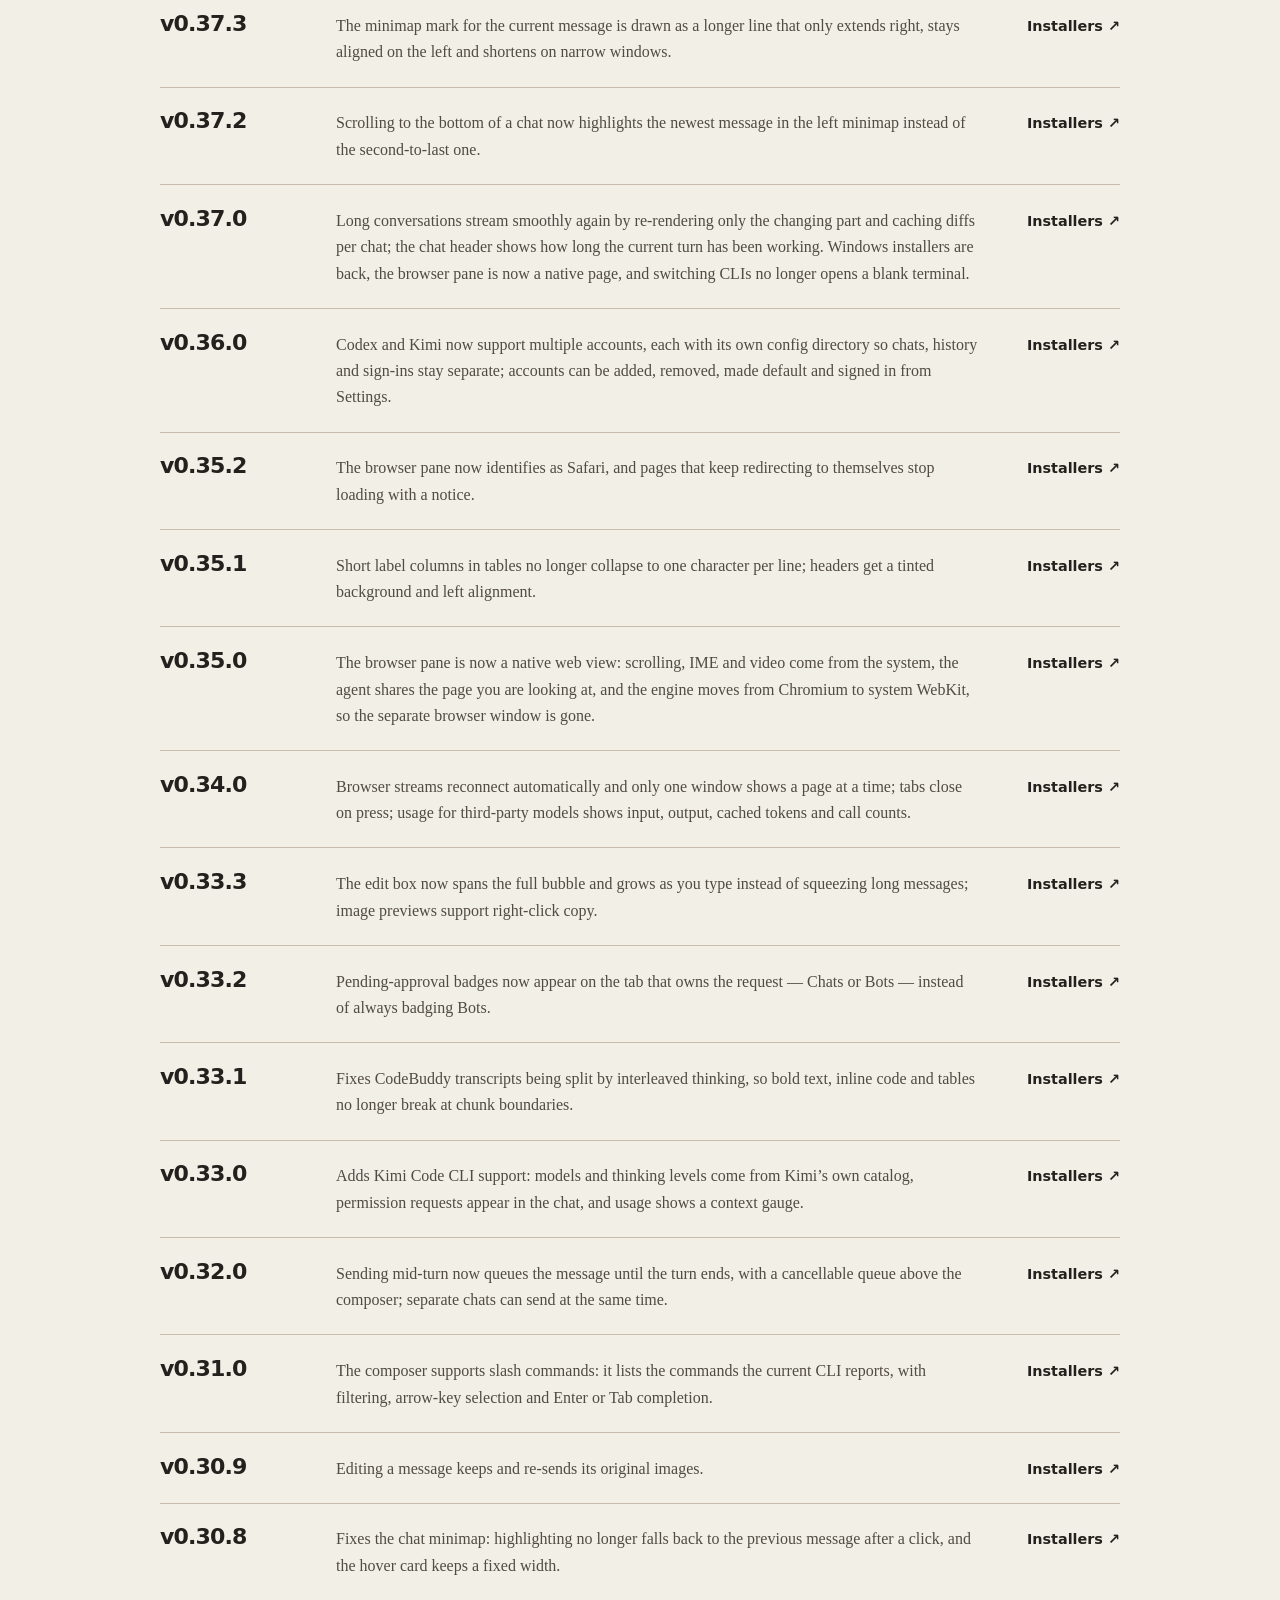
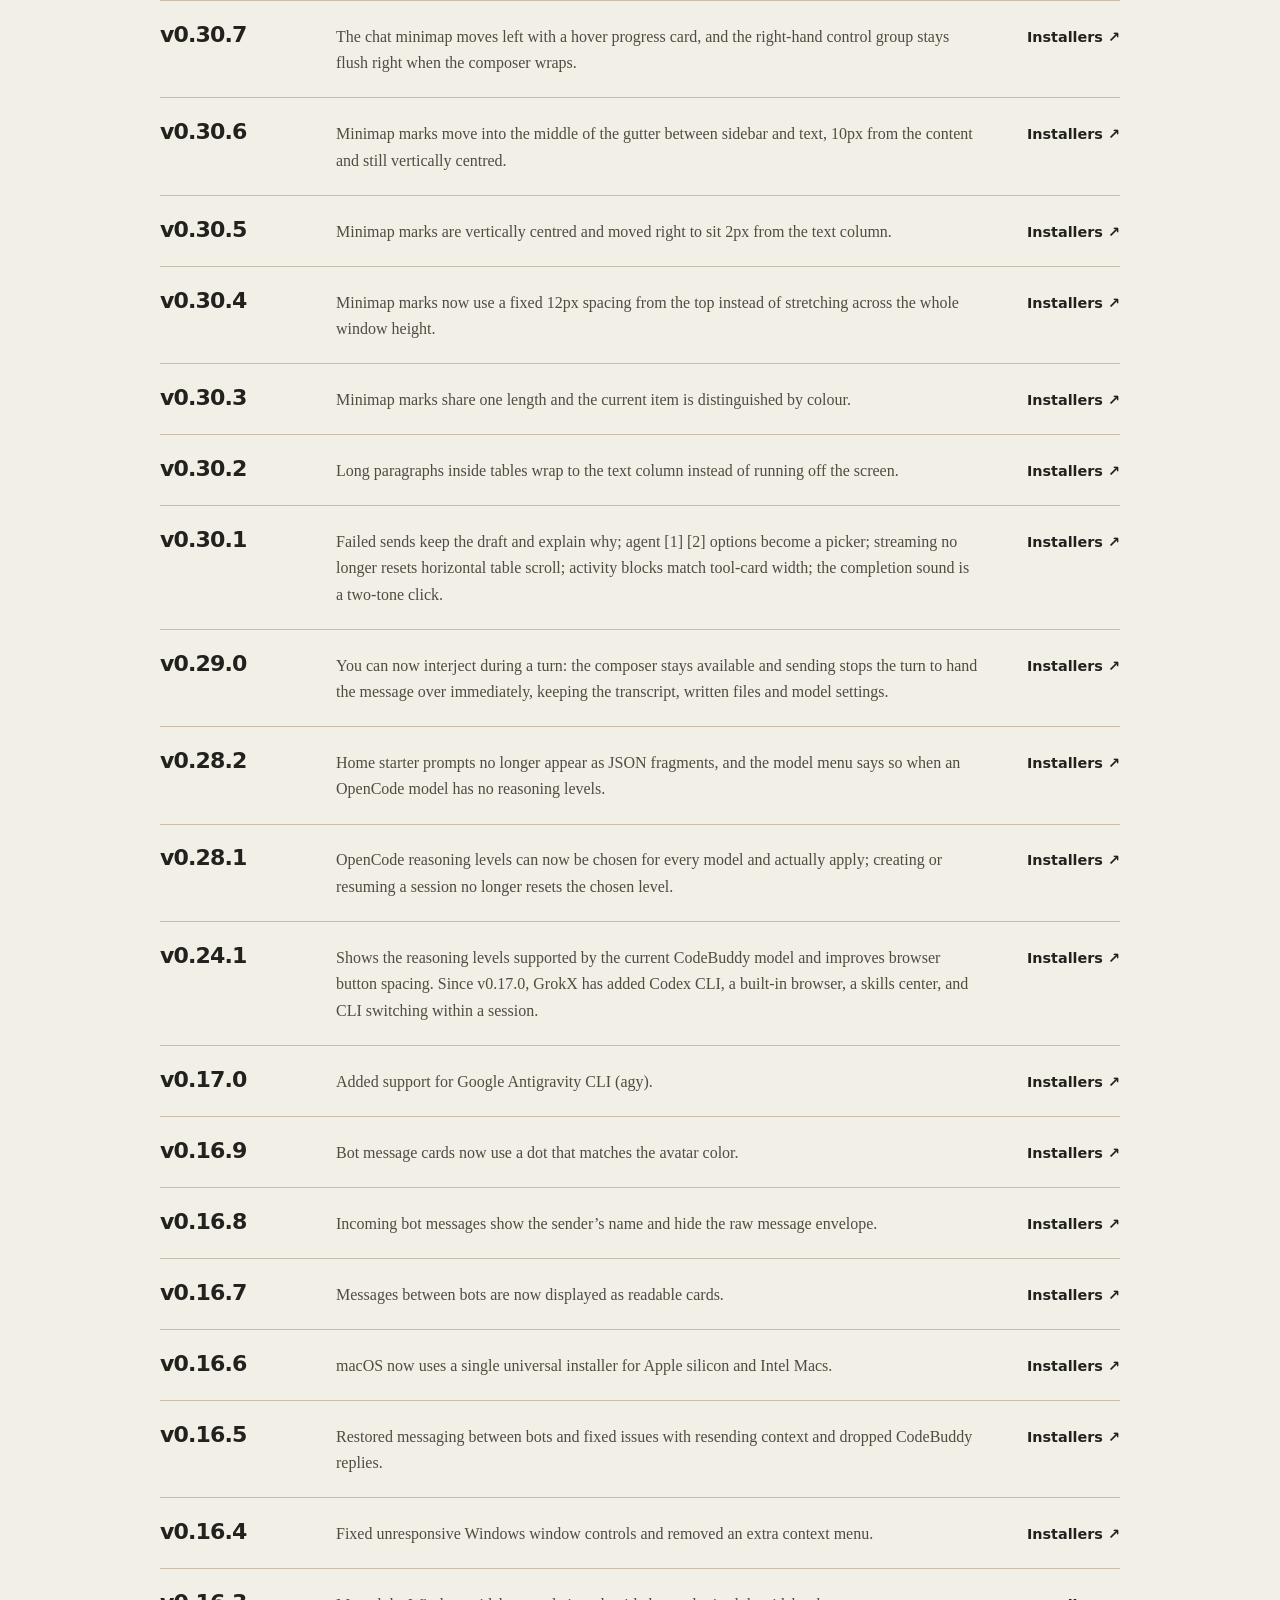
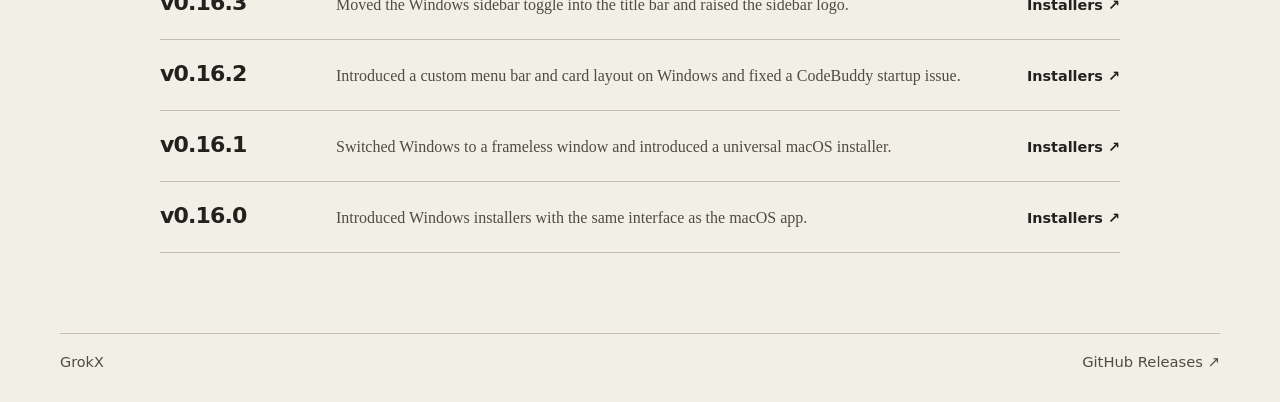
==== commit 3275ea7e: "Release 0.97.0: Bot 技能面板新增引导、模板和可视化设置" ====
--- a/changelog.html
+++ b/changelog.html
@@ -48,8 +48,13 @@
     <p data-en="See what changed in each public release of GrokX, from newest to oldest.">从新到旧查看 GrokX 各公开版本的改动和安装包。</p>
   </header>
   <ol class="releases">
+    <li id="v0.97.0">
+      <div class="release-version"><h2>v0.97.0</h2><span class="latest" data-en="Latest">最新发布</span></div>
+      <p data-en="The Bot Skills panel adds a three-step guide and starter templates for code review, release checks, and weekly reports. Add a template in one click or copy it as SKILL.md. Skill settings let you edit the name, enabled state, response language, and level of detail. The macOS Universal bundle is development-signed and unnotarized. The Windows installers have no Authenticode signature. The Android APK is debug-signed. The iOS IPA is development-signed and installs on registered team devices.">Bot 技能面板新增三步引导，以及代码审查、发版检查和周报助手模板，支持一键添加或复制为 SKILL.md。技能卡片可直接调整名称、启用状态、回复语言和回答详略。macOS Universal 为开发签名，未公证。Windows 安装包未签 Authenticode。Android APK 为调试签名。iOS IPA 为开发签名，仅可安装到团队已注册设备。</p>
+      <a class="release-link" href="https://github.com/onedou/grokx-releases/releases/tag/v0.97.0"><span data-en="Installers">安装包</span> <span class="sr-only">v0.97.0</span><span aria-hidden="true">↗</span></a>
+    </li>
     <li id="v0.96.1">
-      <div class="release-version"><h2>v0.96.1</h2><span class="latest" data-en="Latest">最新发布</span></div>
+      <div class="release-version"><h2>v0.96.1</h2></div>
       <p data-en="While the login keychain is locked, GrokX no longer retries Claude credential and Antigravity limit probes, so it no longer keeps raising the keychain password dialog. When the keychain is unlocked, usage reads behave as before; while it is locked, the last reading stays on screen. The macOS Universal bundle is development-signed and unnotarized. The Windows NSIS installers have no Authenticode signature. The Android APK is debug-signed. The iOS IPA is development-signed and installs on registered team devices.">登录钥匙串锁定时，GrokX 不再反复探测 Claude 凭证和 Antigravity 限额，因此不会再把钥匙串密码框反复弹到前面。钥匙串已解锁时，用量读取与以前相同；锁定时保留上一次的显示。macOS Universal 为开发签名，未公证。Windows NSIS 安装包没有 Authenticode 签名。Android APK 为调试签名。iOS IPA 为开发签名，可在团队已注册设备上安装。</p>
       <a class="release-link" href="https://github.com/onedou/grokx-releases/releases/tag/v0.96.1"><span data-en="Installers">安装包</span> <span class="sr-only">v0.96.1</span><span aria-hidden="true">↗</span></a>
     </li>
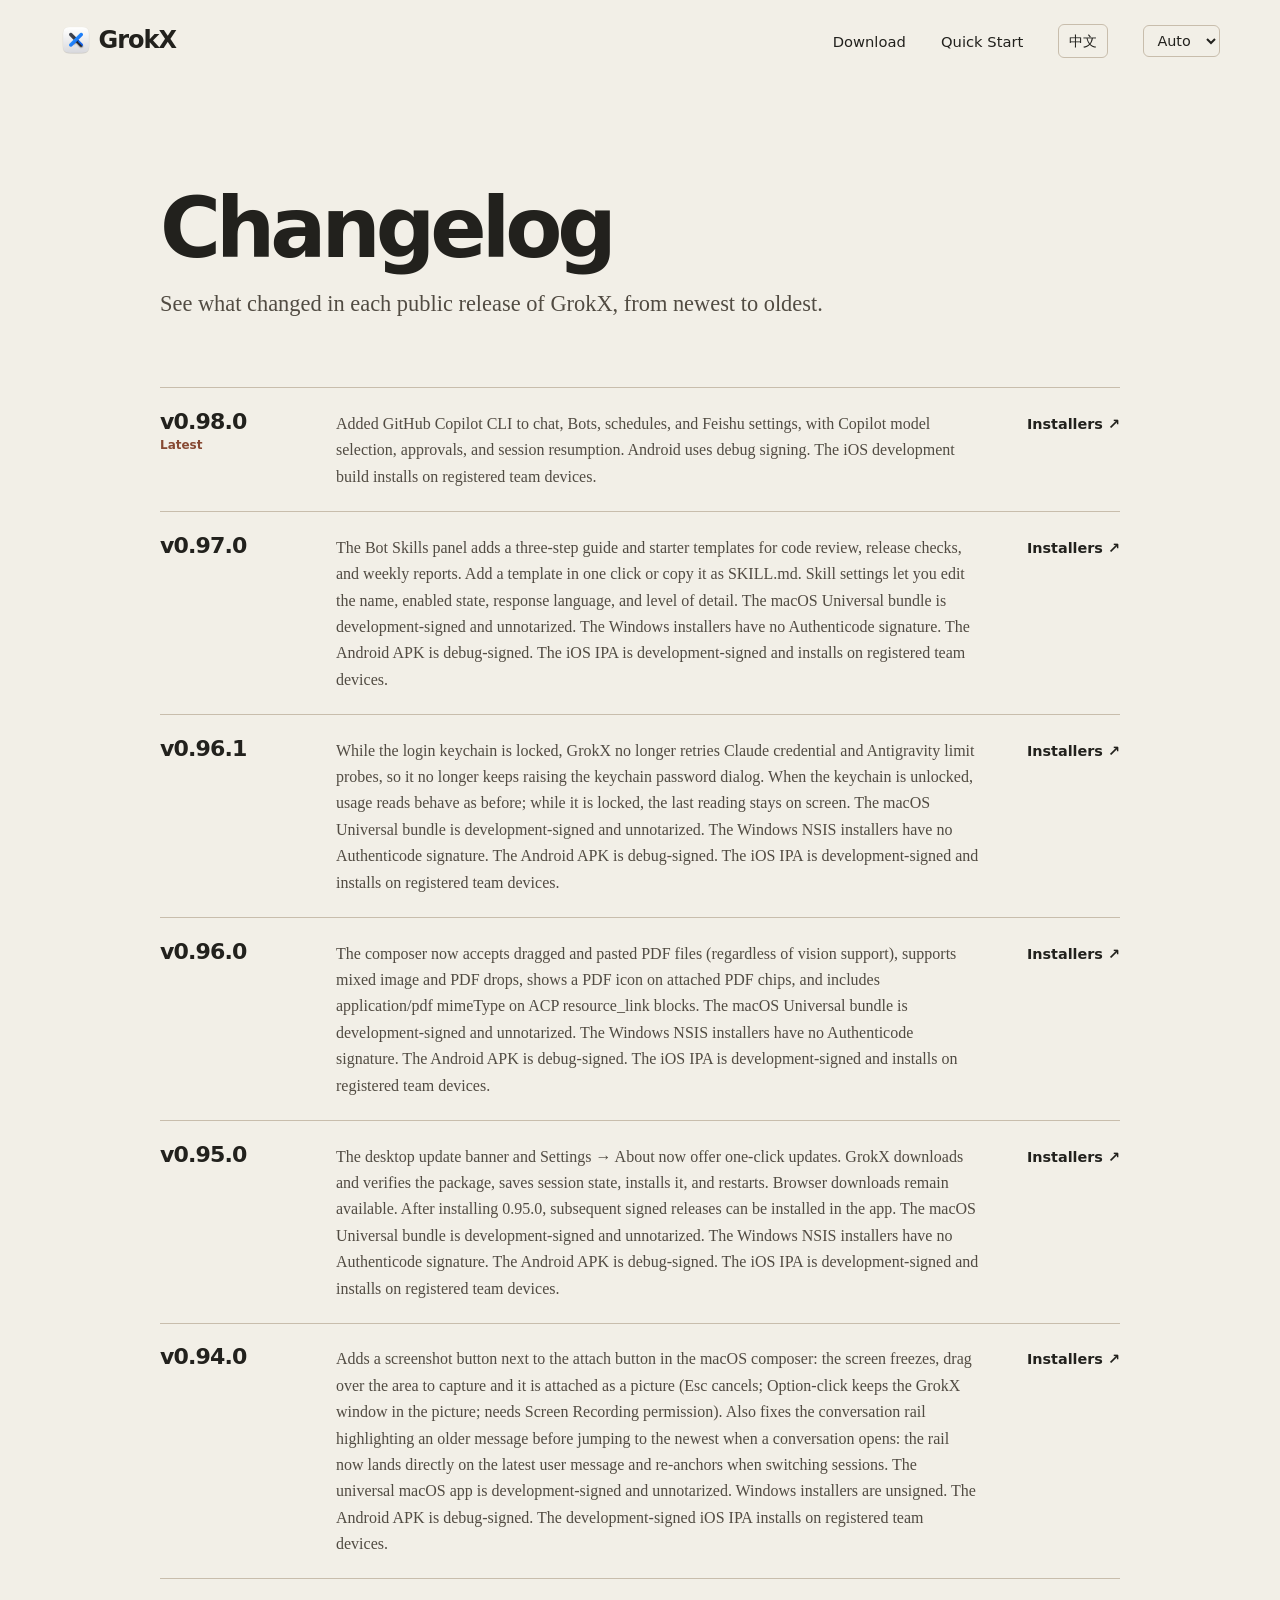
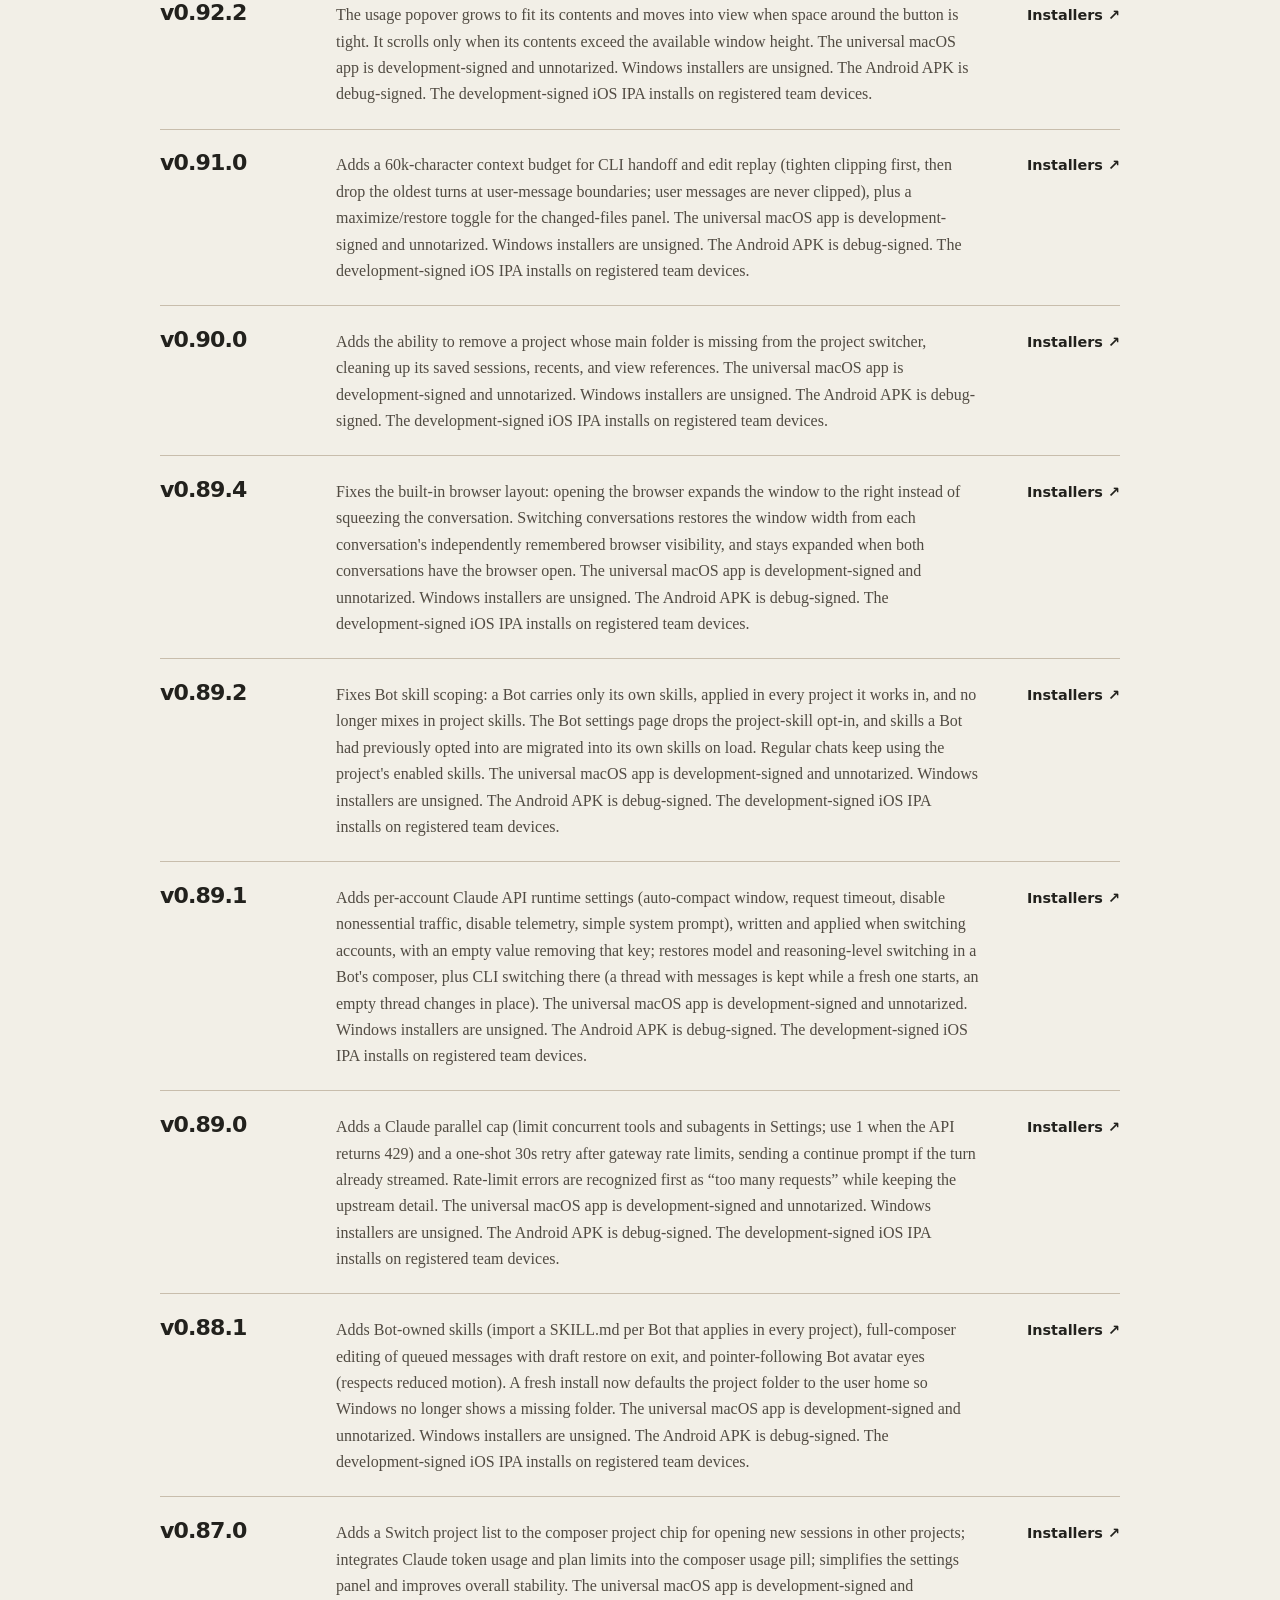
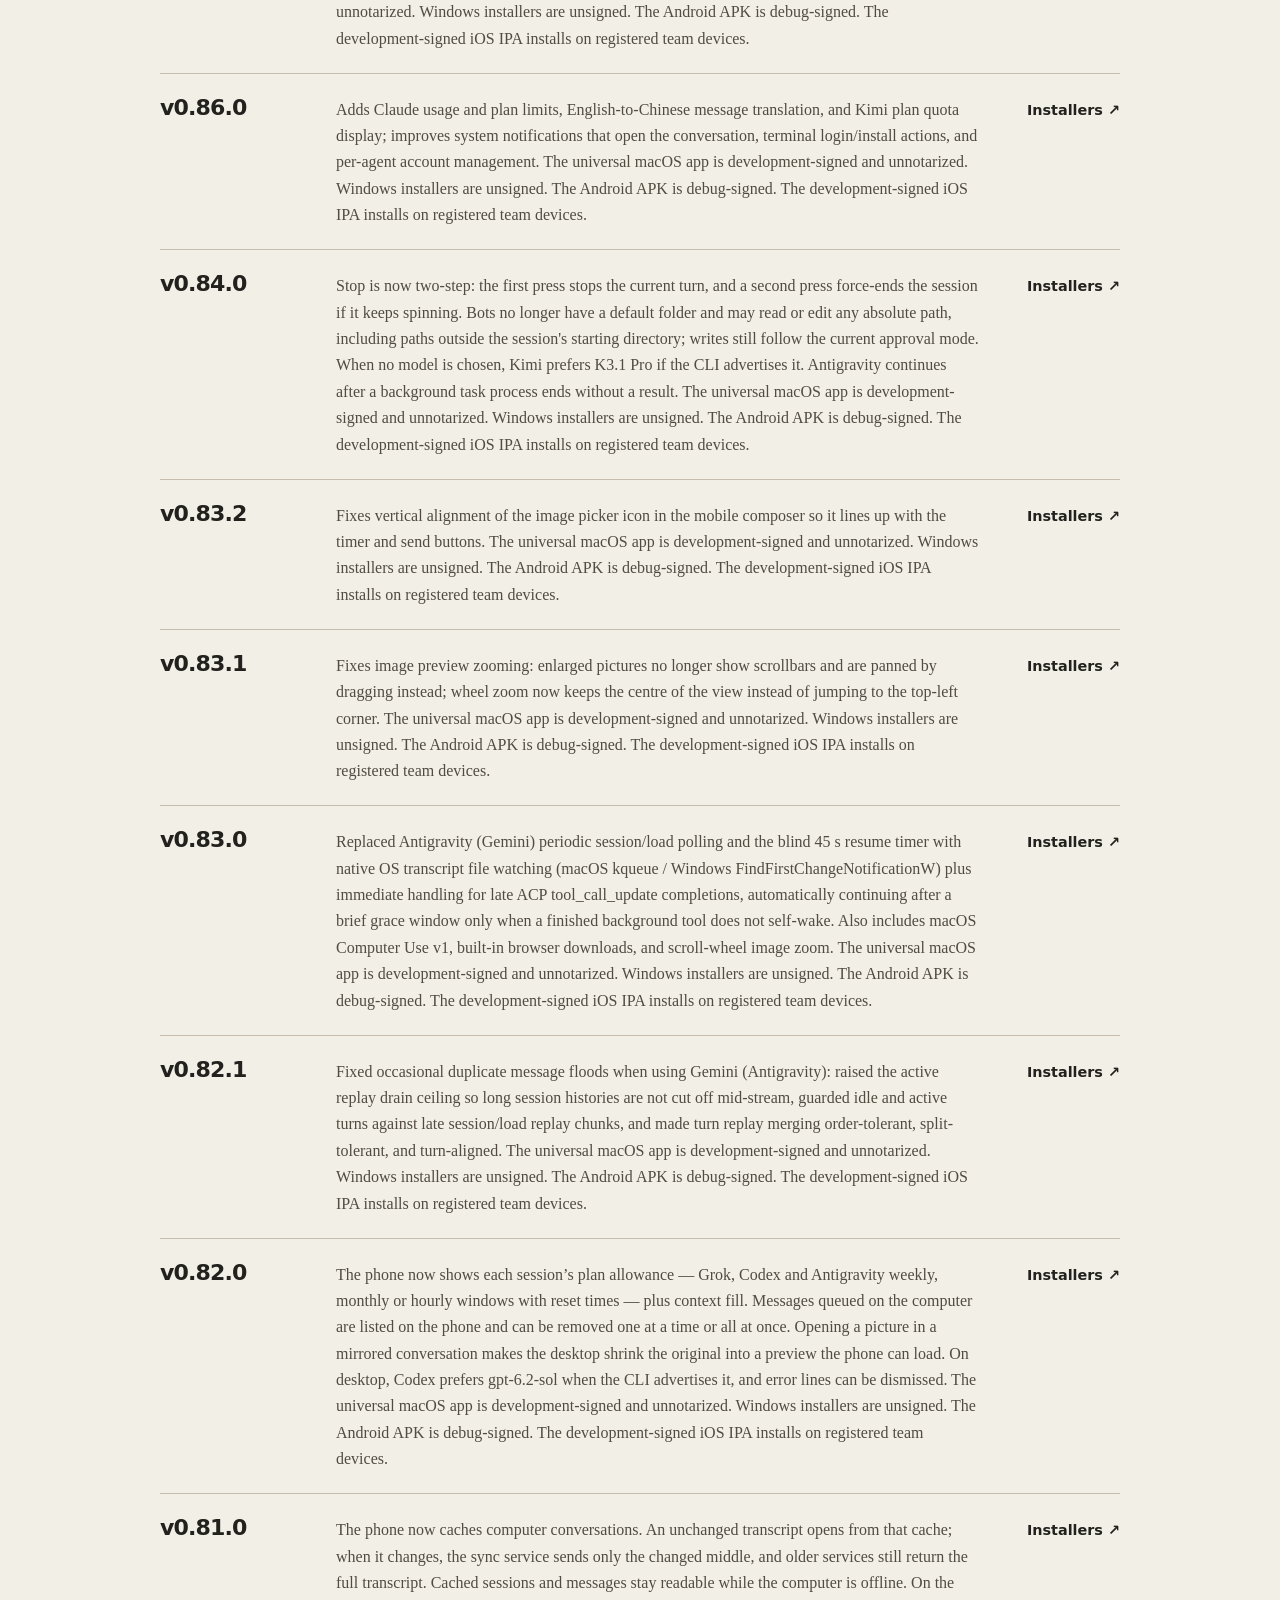
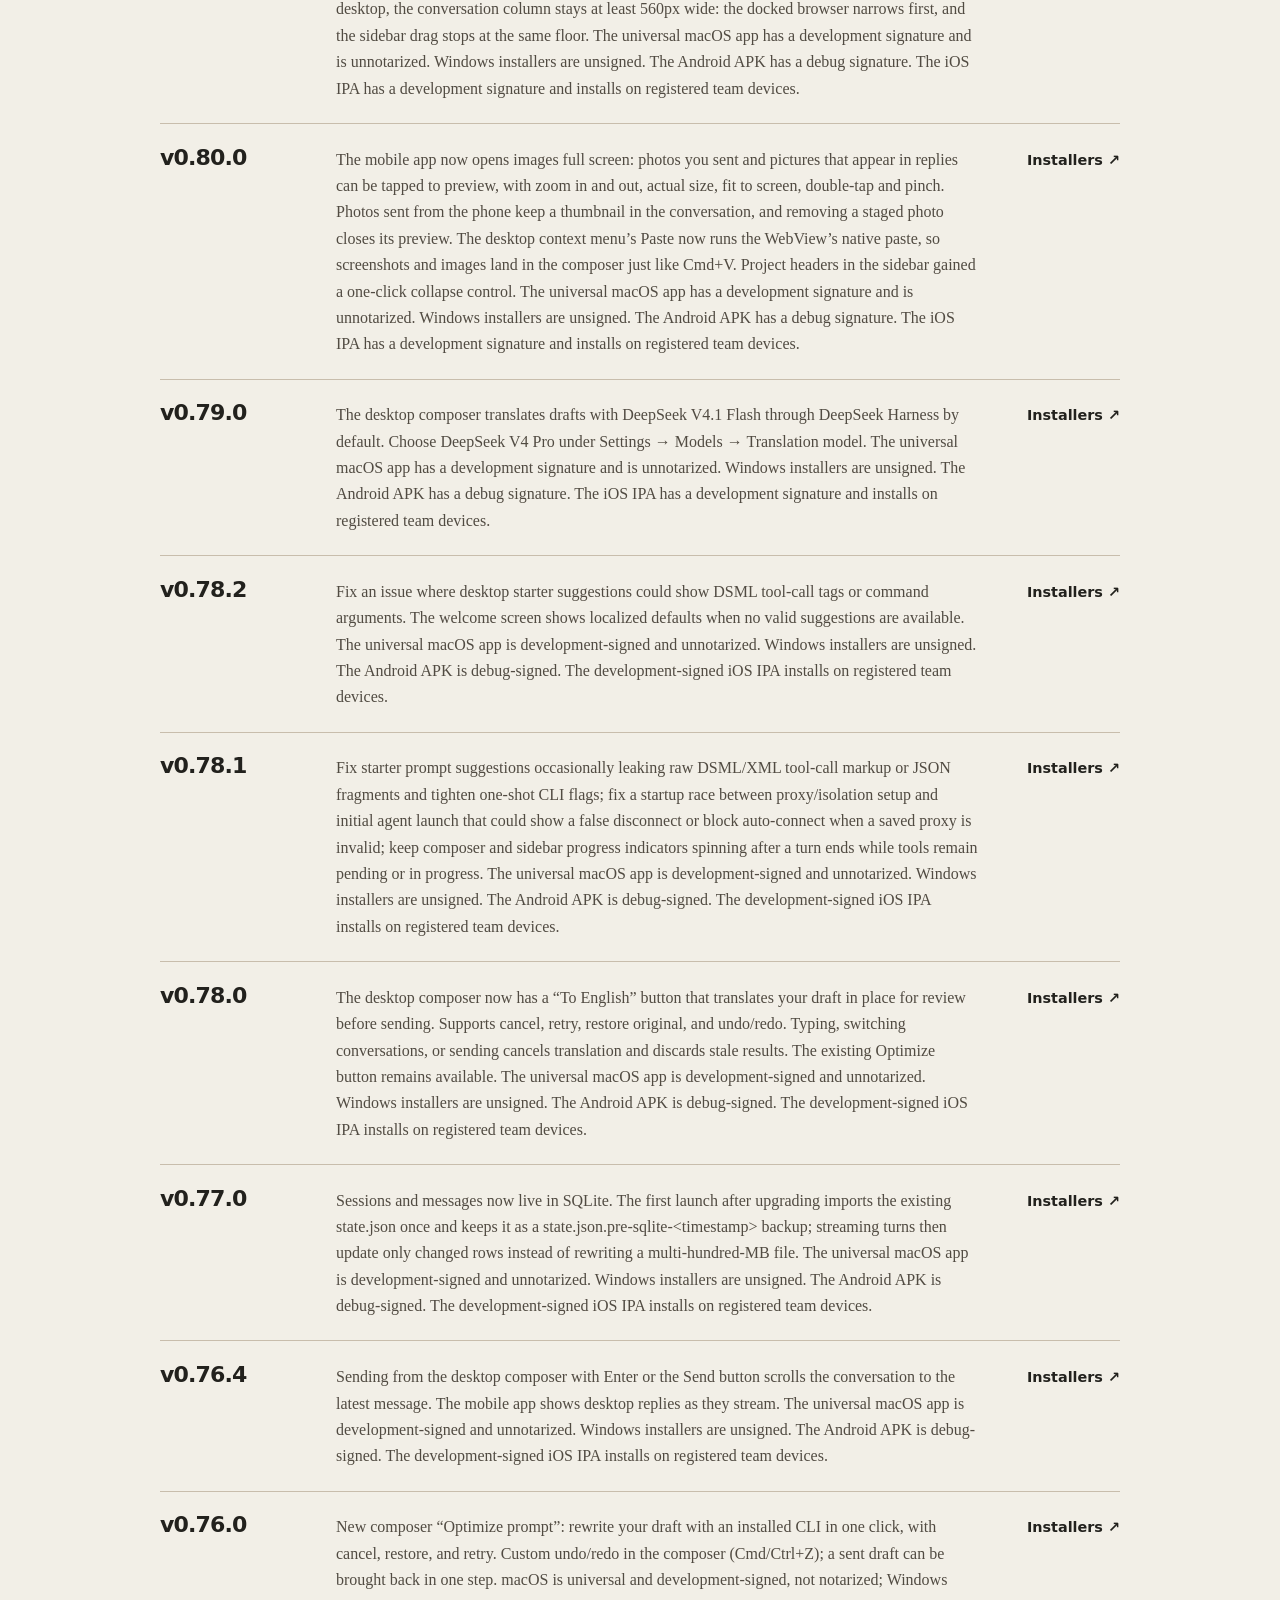
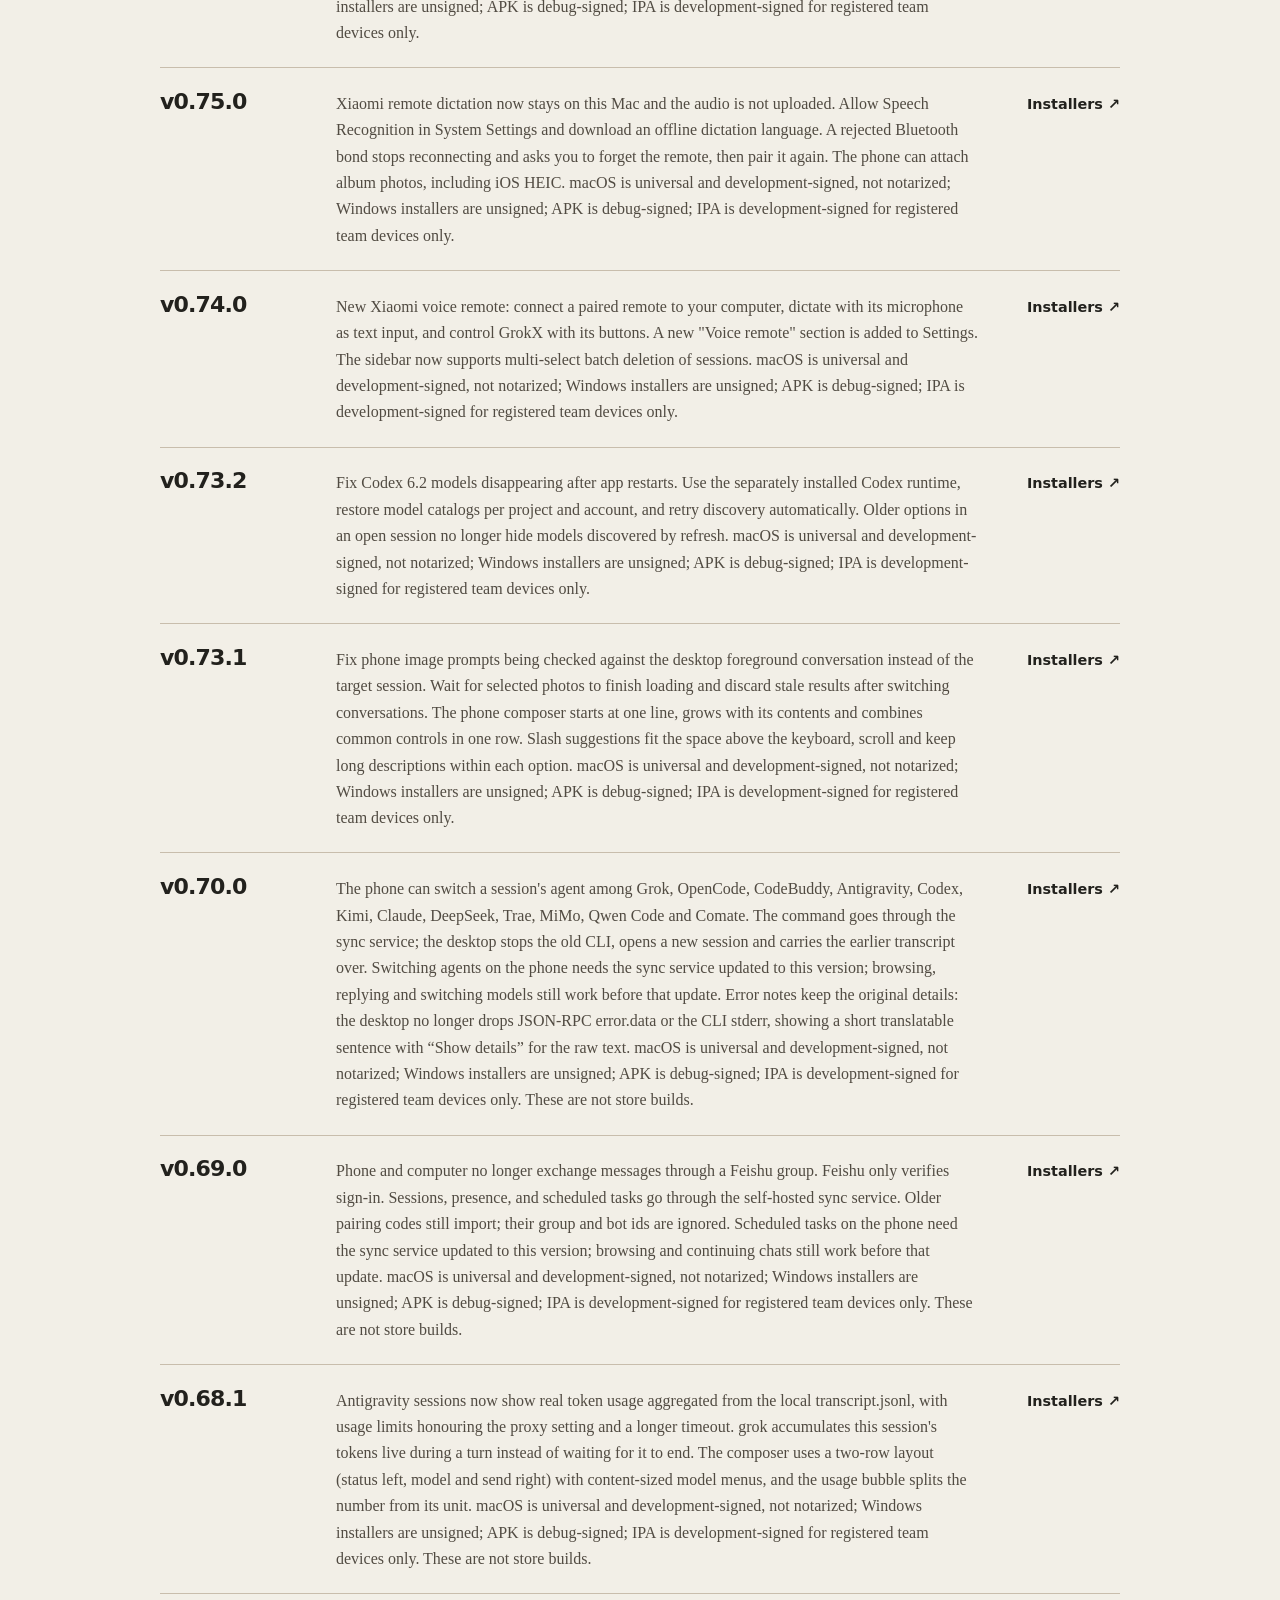
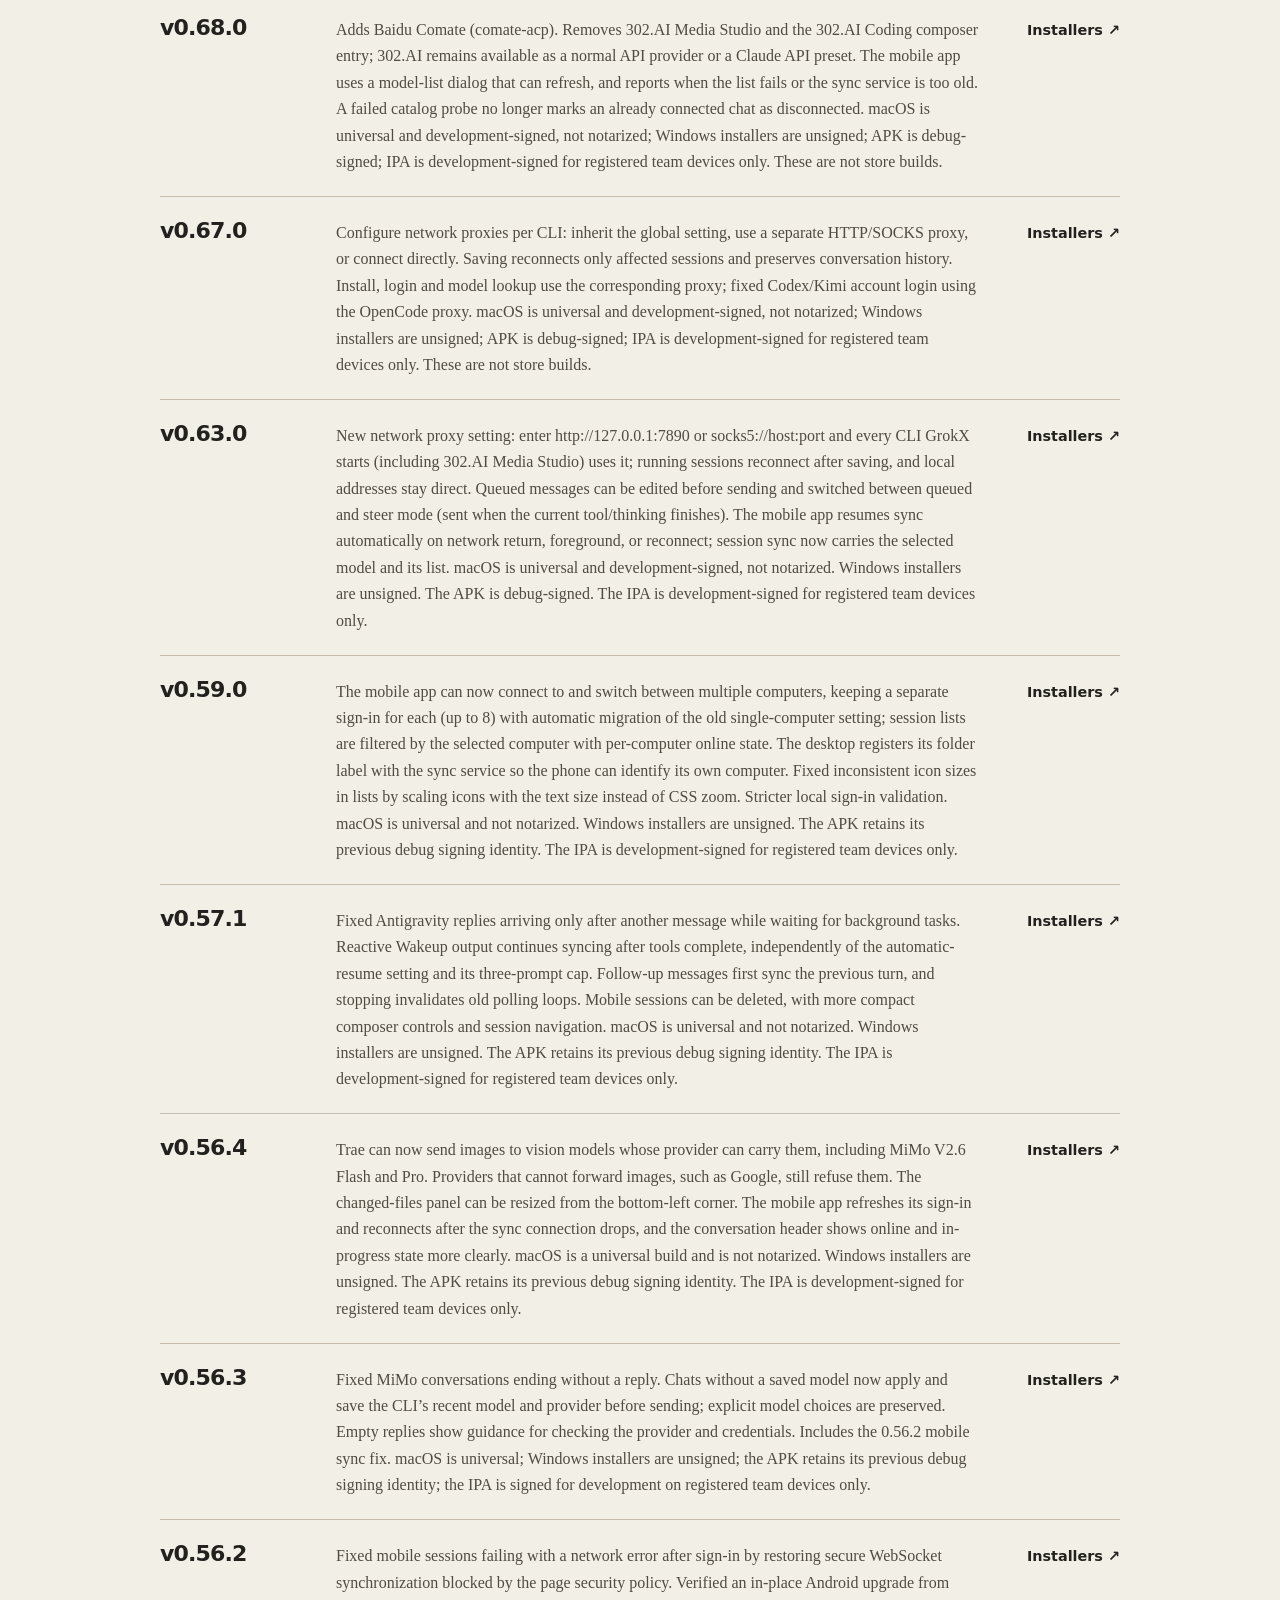
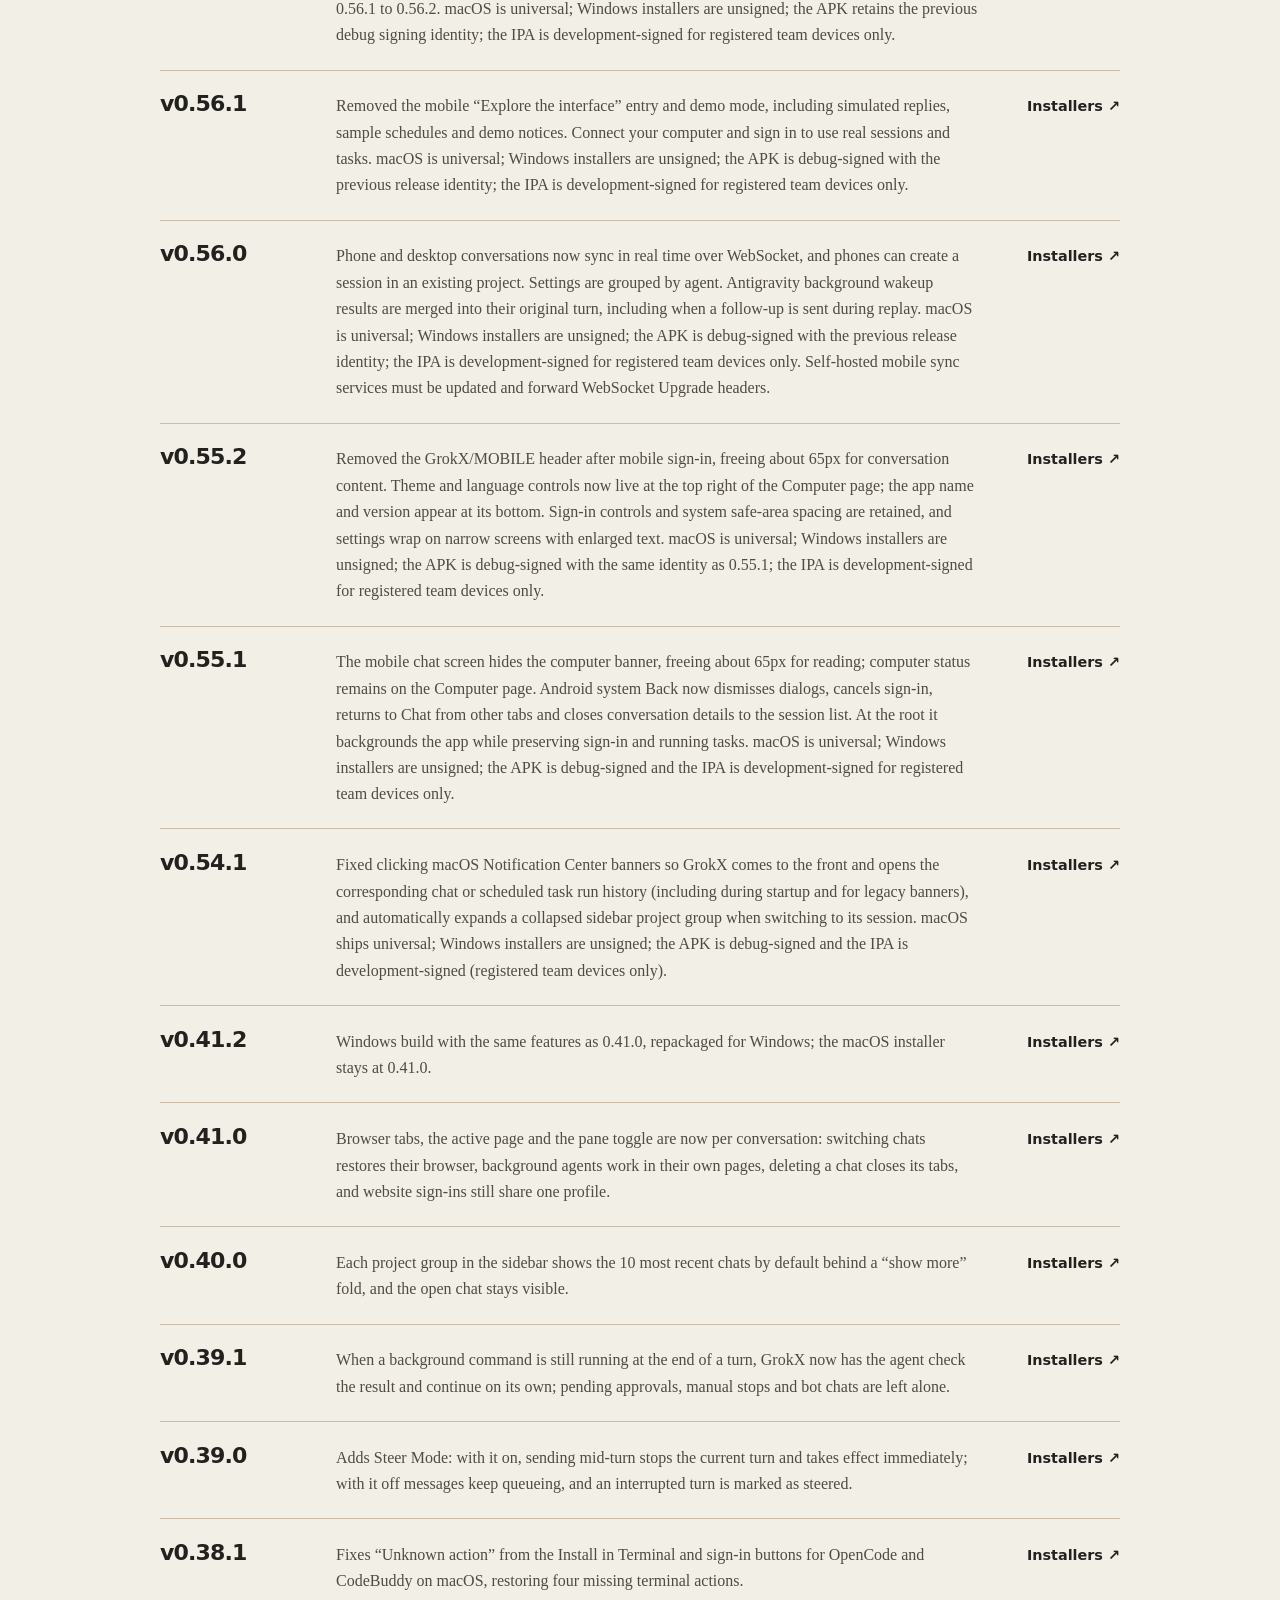
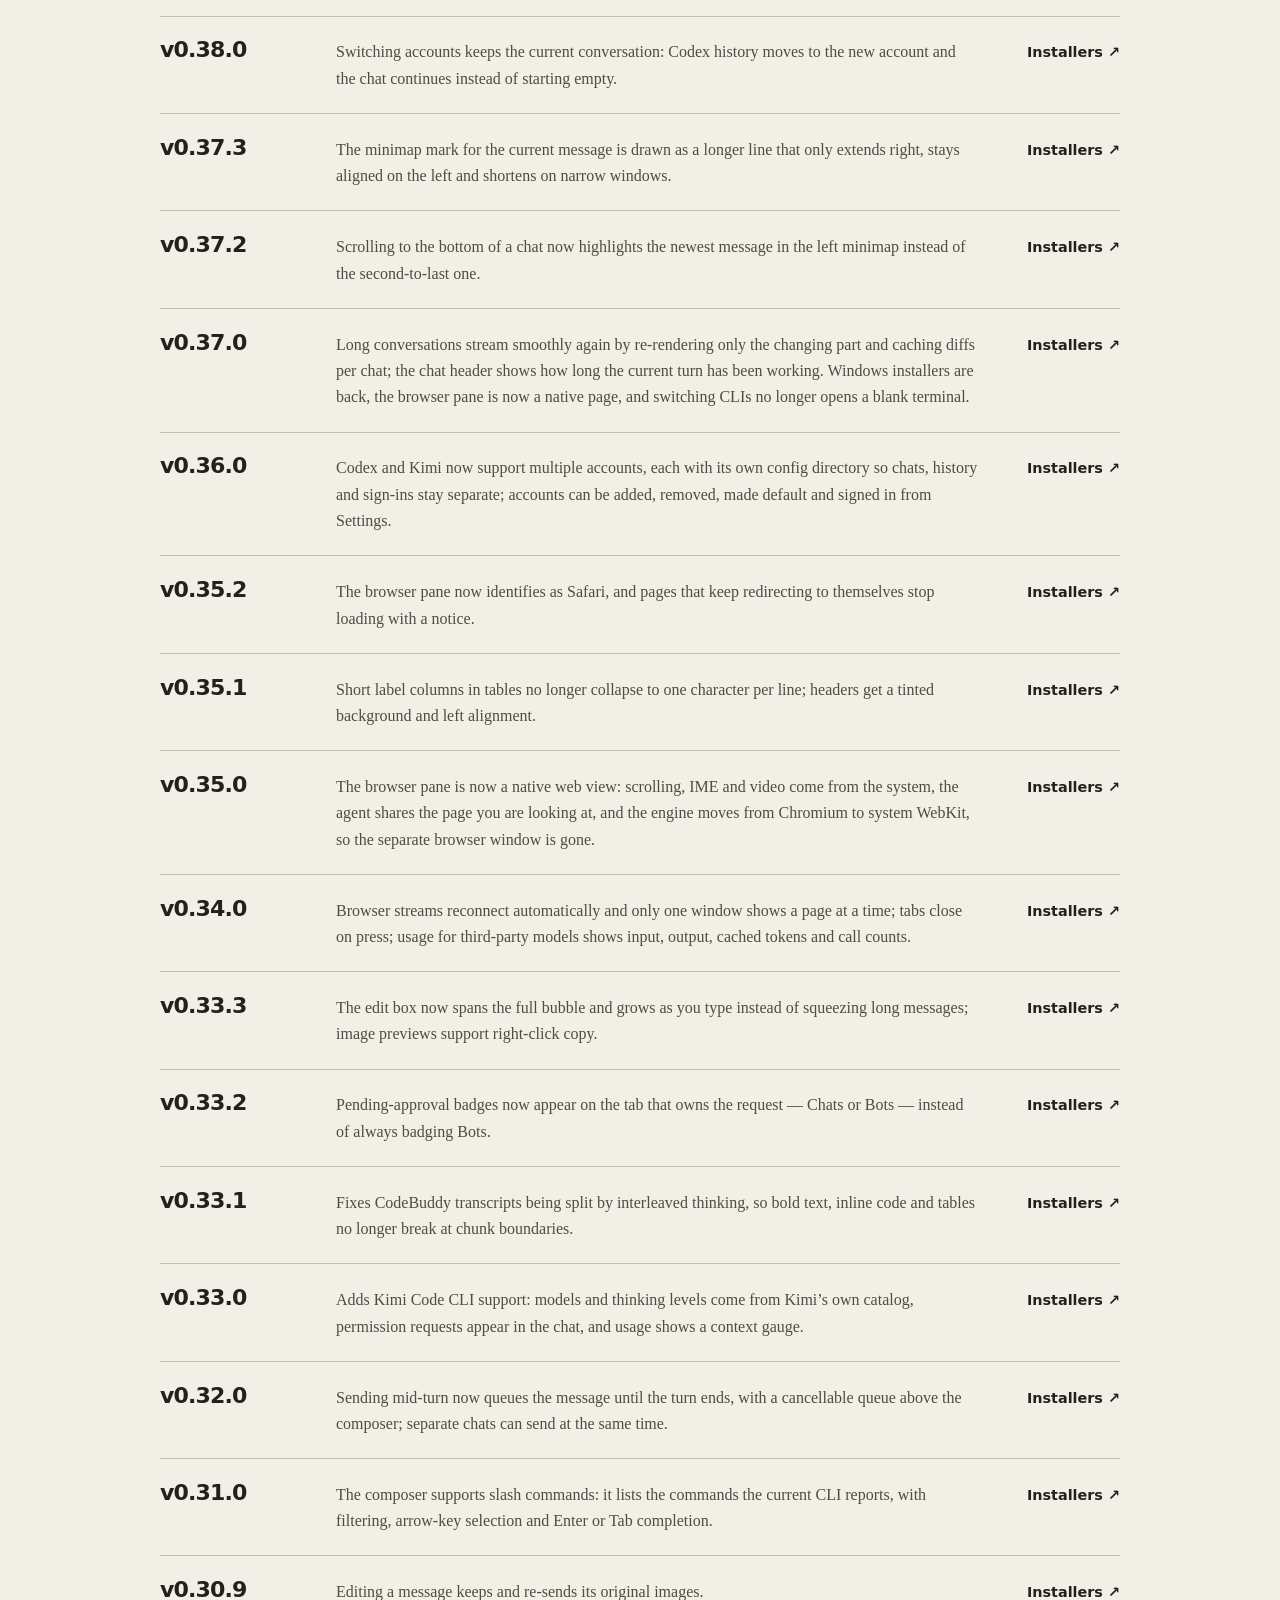
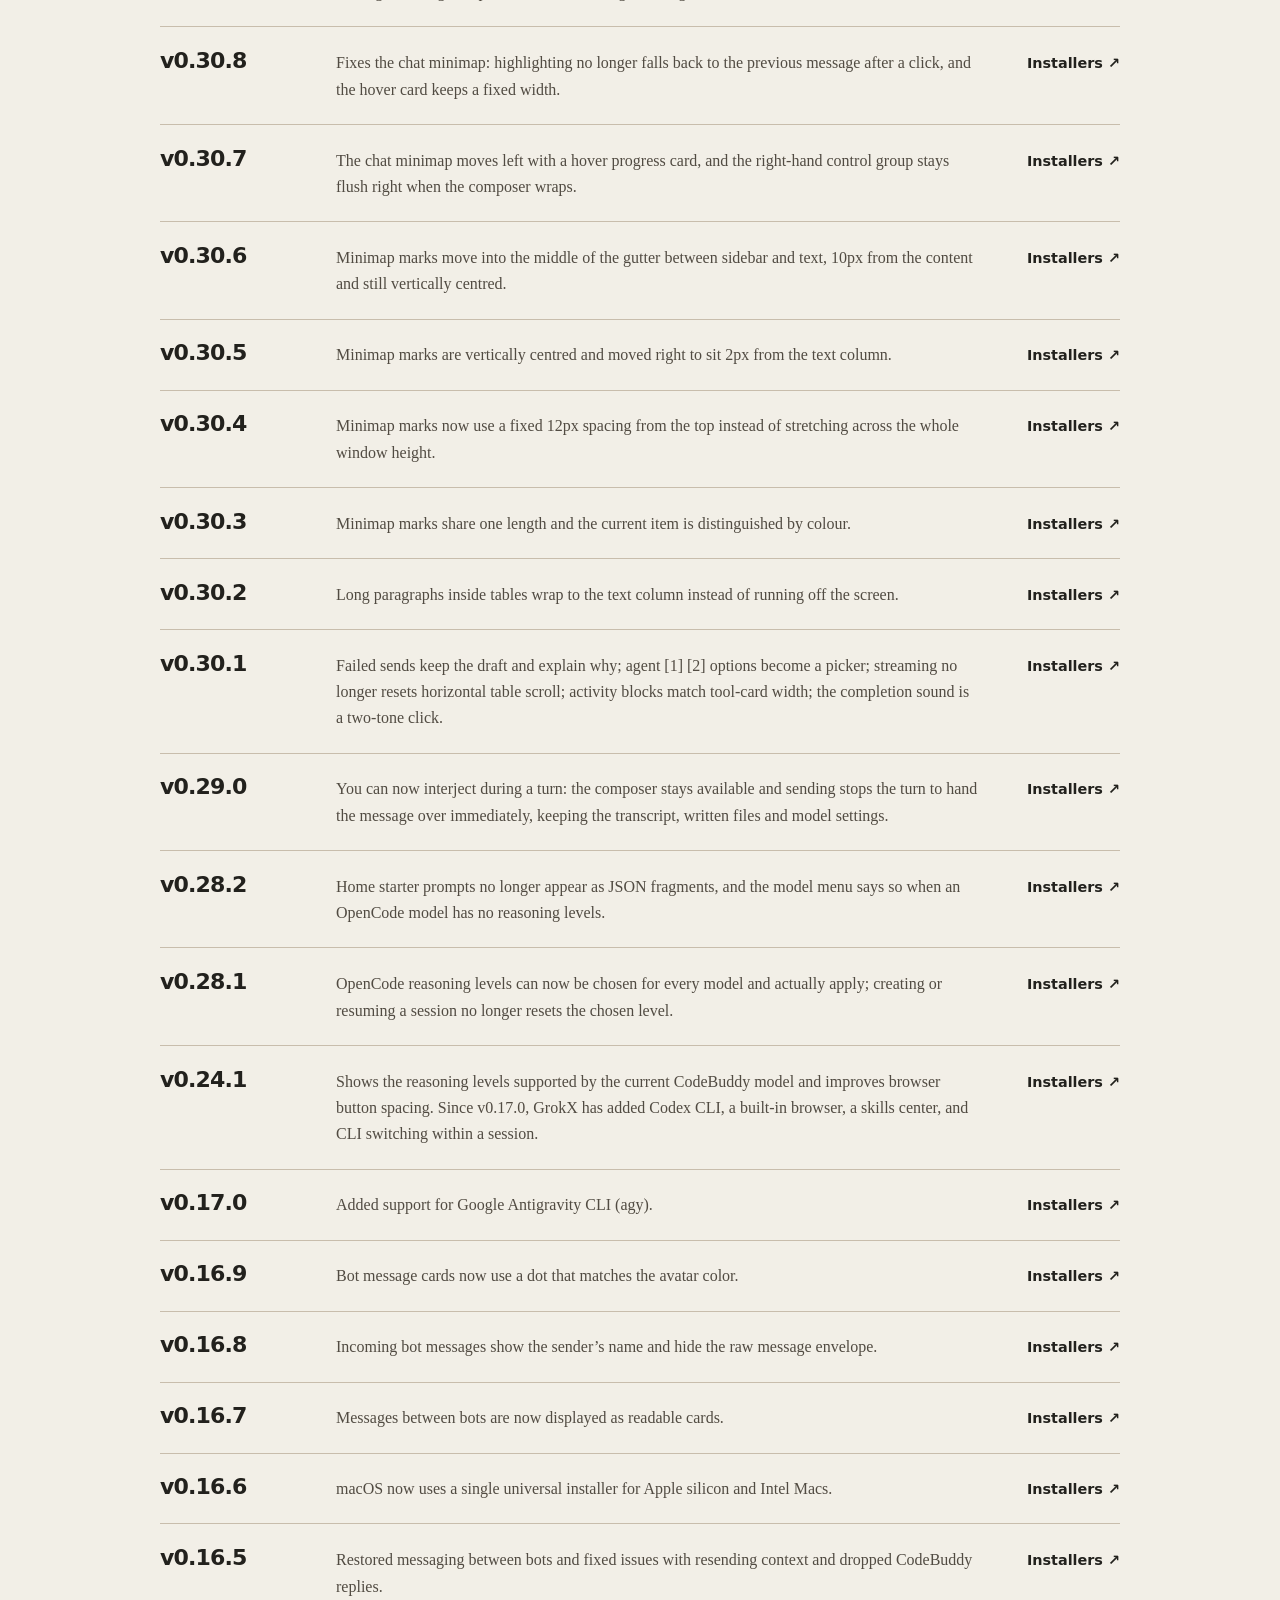
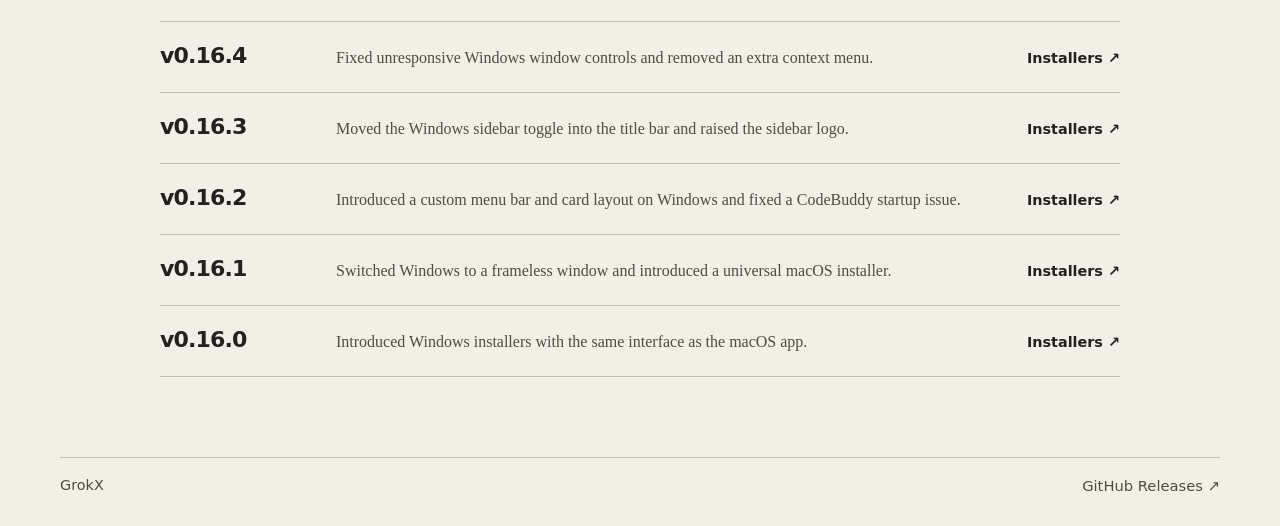
==== commit a5146b33: "Release 0.98.0: 新增 GitHub Copilot CLI 下载与更新记录" ====
--- a/changelog.html
+++ b/changelog.html
@@ -48,8 +48,13 @@
     <p data-en="See what changed in each public release of GrokX, from newest to oldest.">从新到旧查看 GrokX 各公开版本的改动和安装包。</p>
   </header>
   <ol class="releases">
+    <li id="v0.98.0">
+      <div class="release-version"><h2>v0.98.0</h2><span class="latest" data-en="Latest">最新发布</span></div>
+      <p data-en="Added GitHub Copilot CLI to chat, Bots, schedules, and Feishu settings, with Copilot model selection, approvals, and session resumption. Android uses debug signing. The iOS development build installs on registered team devices.">新增 GitHub Copilot CLI。可从聊天、Bot、定时任务和飞书设置选择 Copilot，使用它的模型、权限审批和会话恢复。Android 为调试签名，iOS 为开发签名，仅可安装到团队已注册设备。</p>
+      <a class="release-link" href="https://github.com/onedou/grokx-releases/releases/tag/v0.98.0"><span data-en="Installers">安装包</span> <span class="sr-only">v0.98.0</span><span aria-hidden="true">↗</span></a>
+    </li>
     <li id="v0.97.0">
-      <div class="release-version"><h2>v0.97.0</h2><span class="latest" data-en="Latest">最新发布</span></div>
+      <div class="release-version"><h2>v0.97.0</h2></div>
       <p data-en="The Bot Skills panel adds a three-step guide and starter templates for code review, release checks, and weekly reports. Add a template in one click or copy it as SKILL.md. Skill settings let you edit the name, enabled state, response language, and level of detail. The macOS Universal bundle is development-signed and unnotarized. The Windows installers have no Authenticode signature. The Android APK is debug-signed. The iOS IPA is development-signed and installs on registered team devices.">Bot 技能面板新增三步引导，以及代码审查、发版检查和周报助手模板，支持一键添加或复制为 SKILL.md。技能卡片可直接调整名称、启用状态、回复语言和回答详略。macOS Universal 为开发签名，未公证。Windows 安装包未签 Authenticode。Android APK 为调试签名。iOS IPA 为开发签名，仅可安装到团队已注册设备。</p>
       <a class="release-link" href="https://github.com/onedou/grokx-releases/releases/tag/v0.97.0"><span data-en="Installers">安装包</span> <span class="sr-only">v0.97.0</span><span aria-hidden="true">↗</span></a>
     </li>
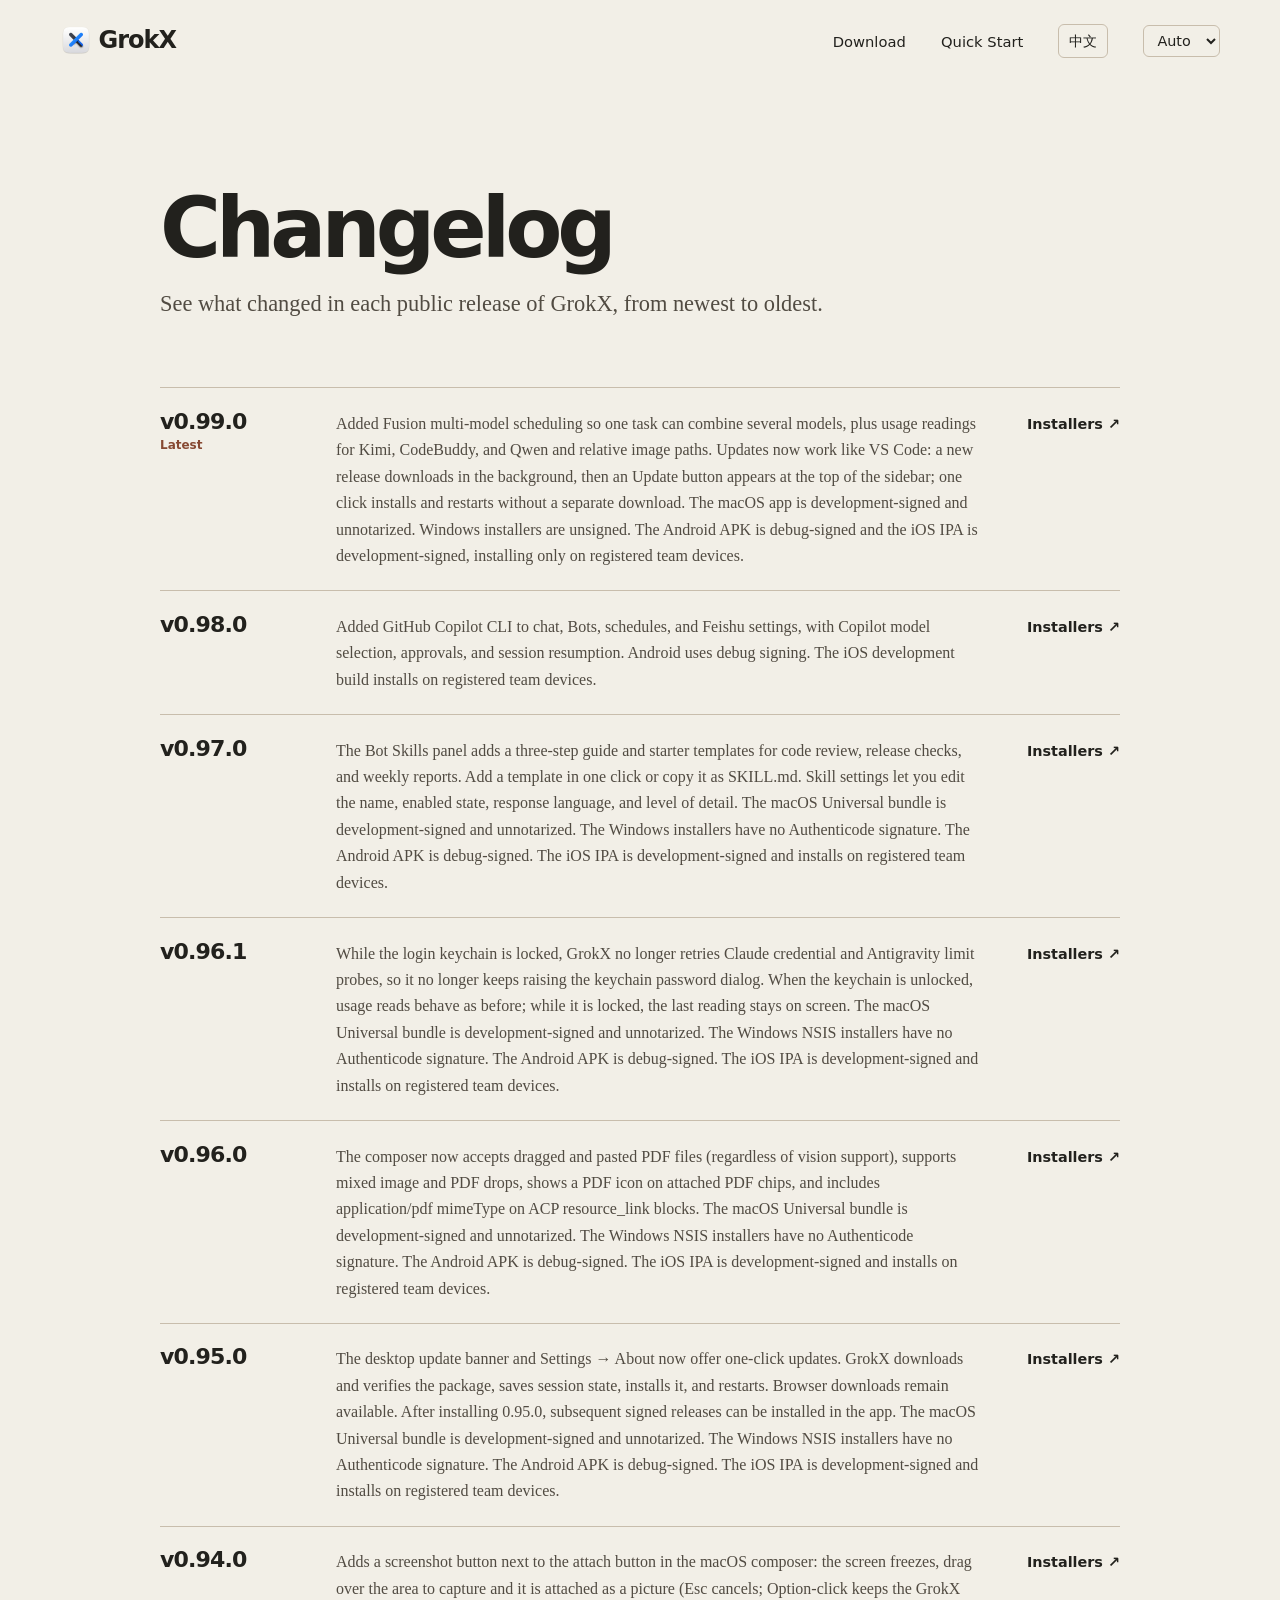
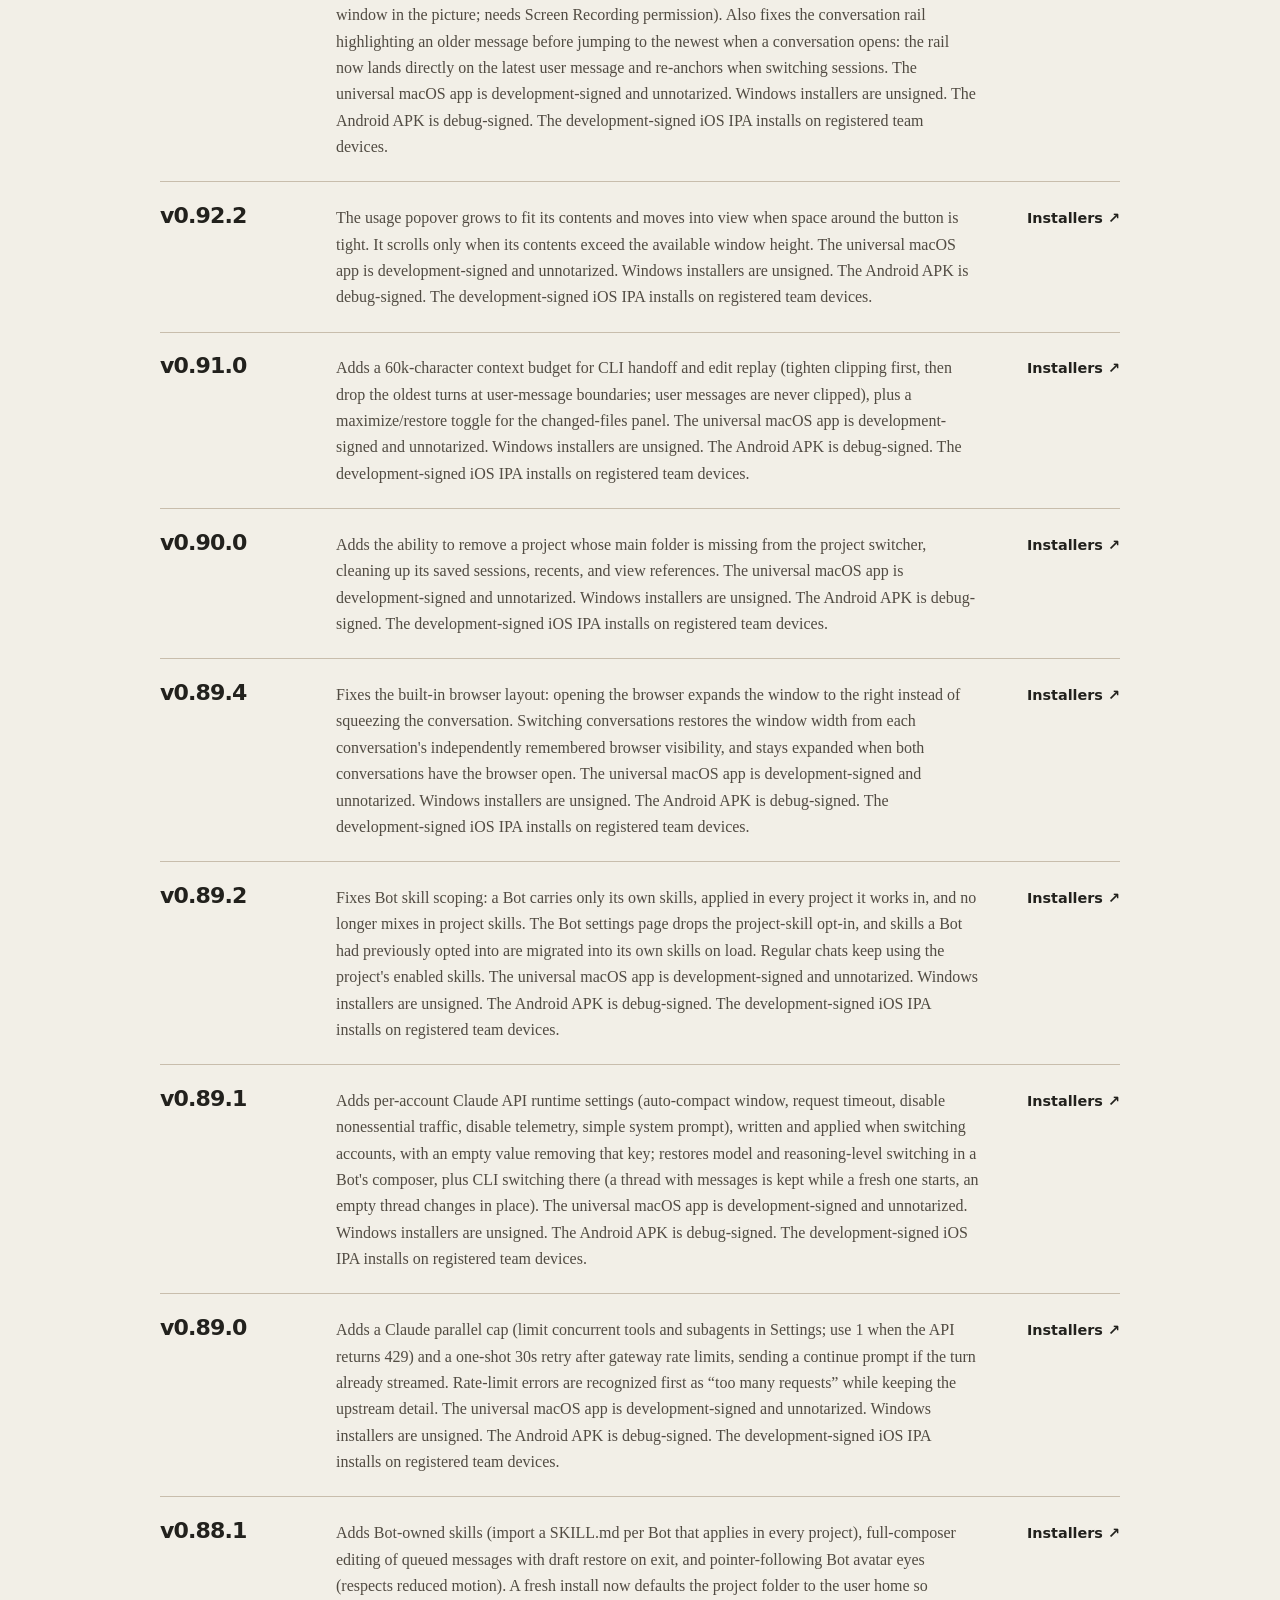
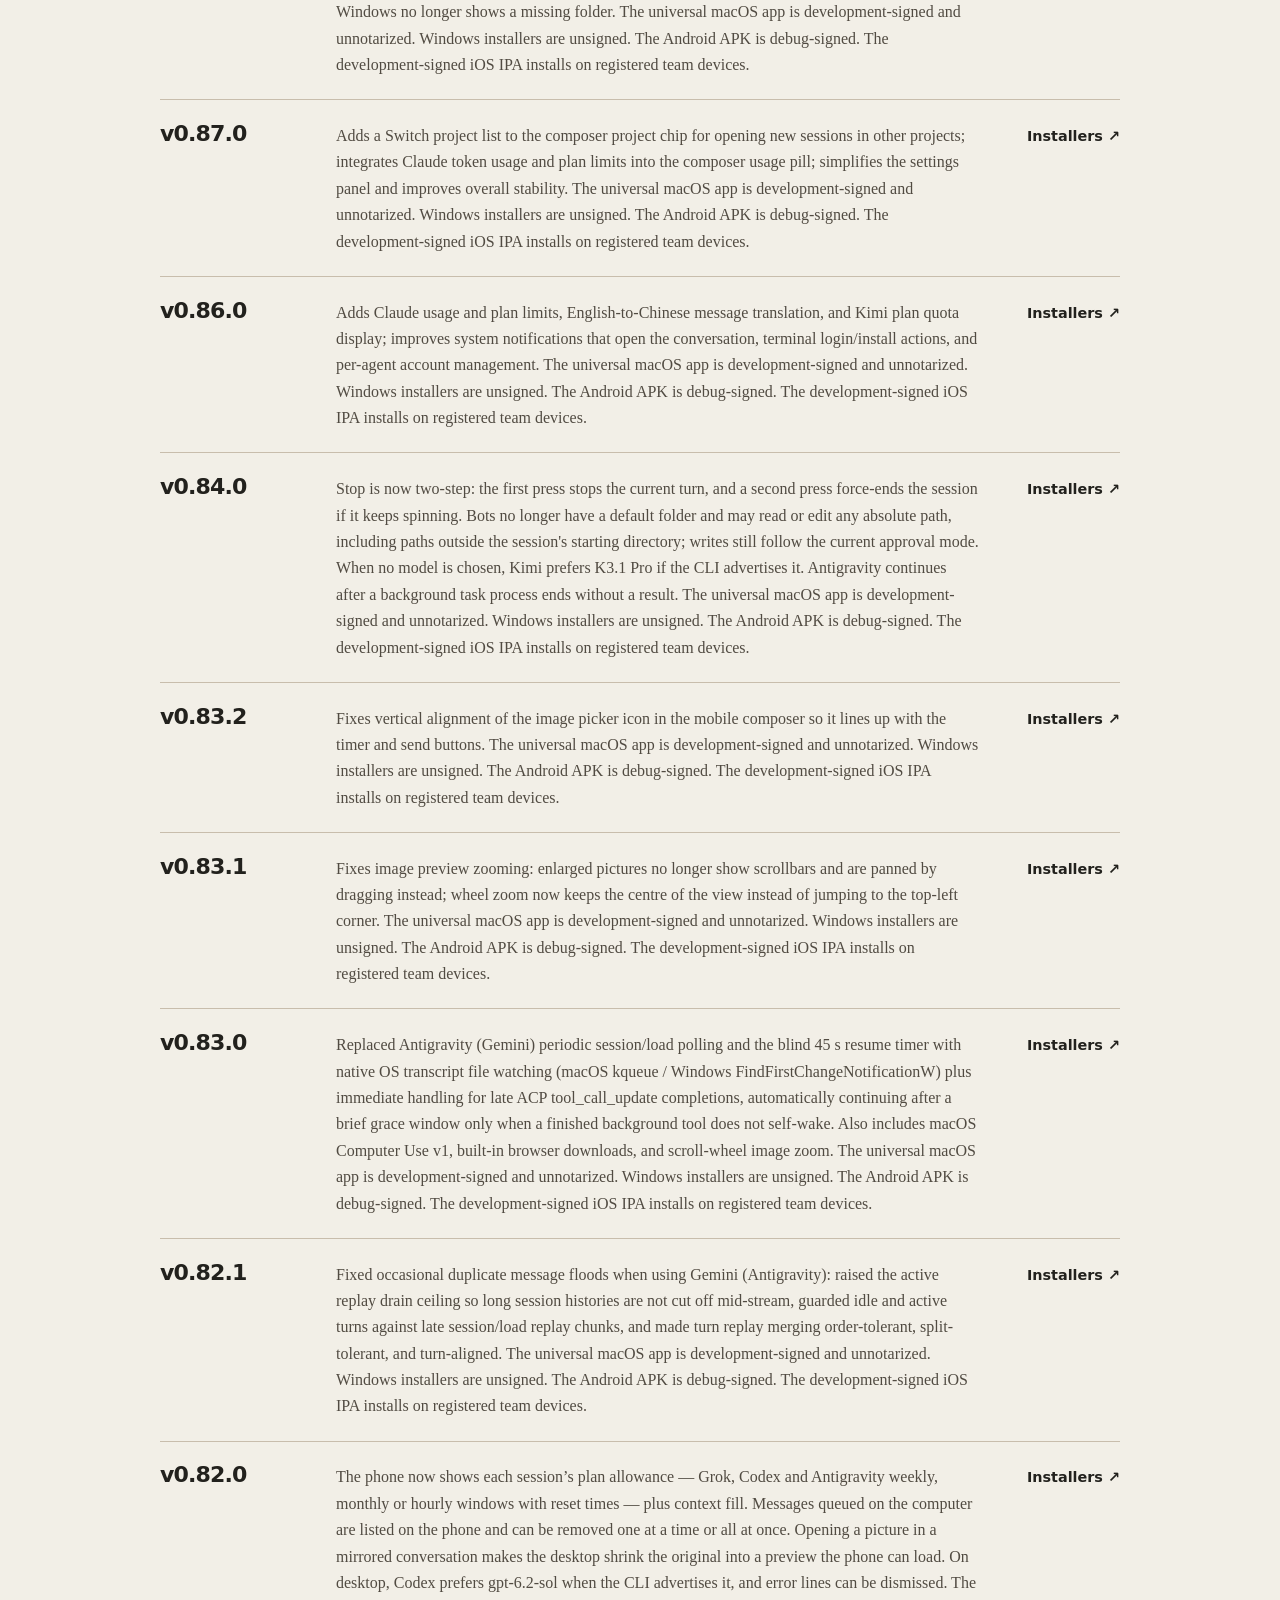
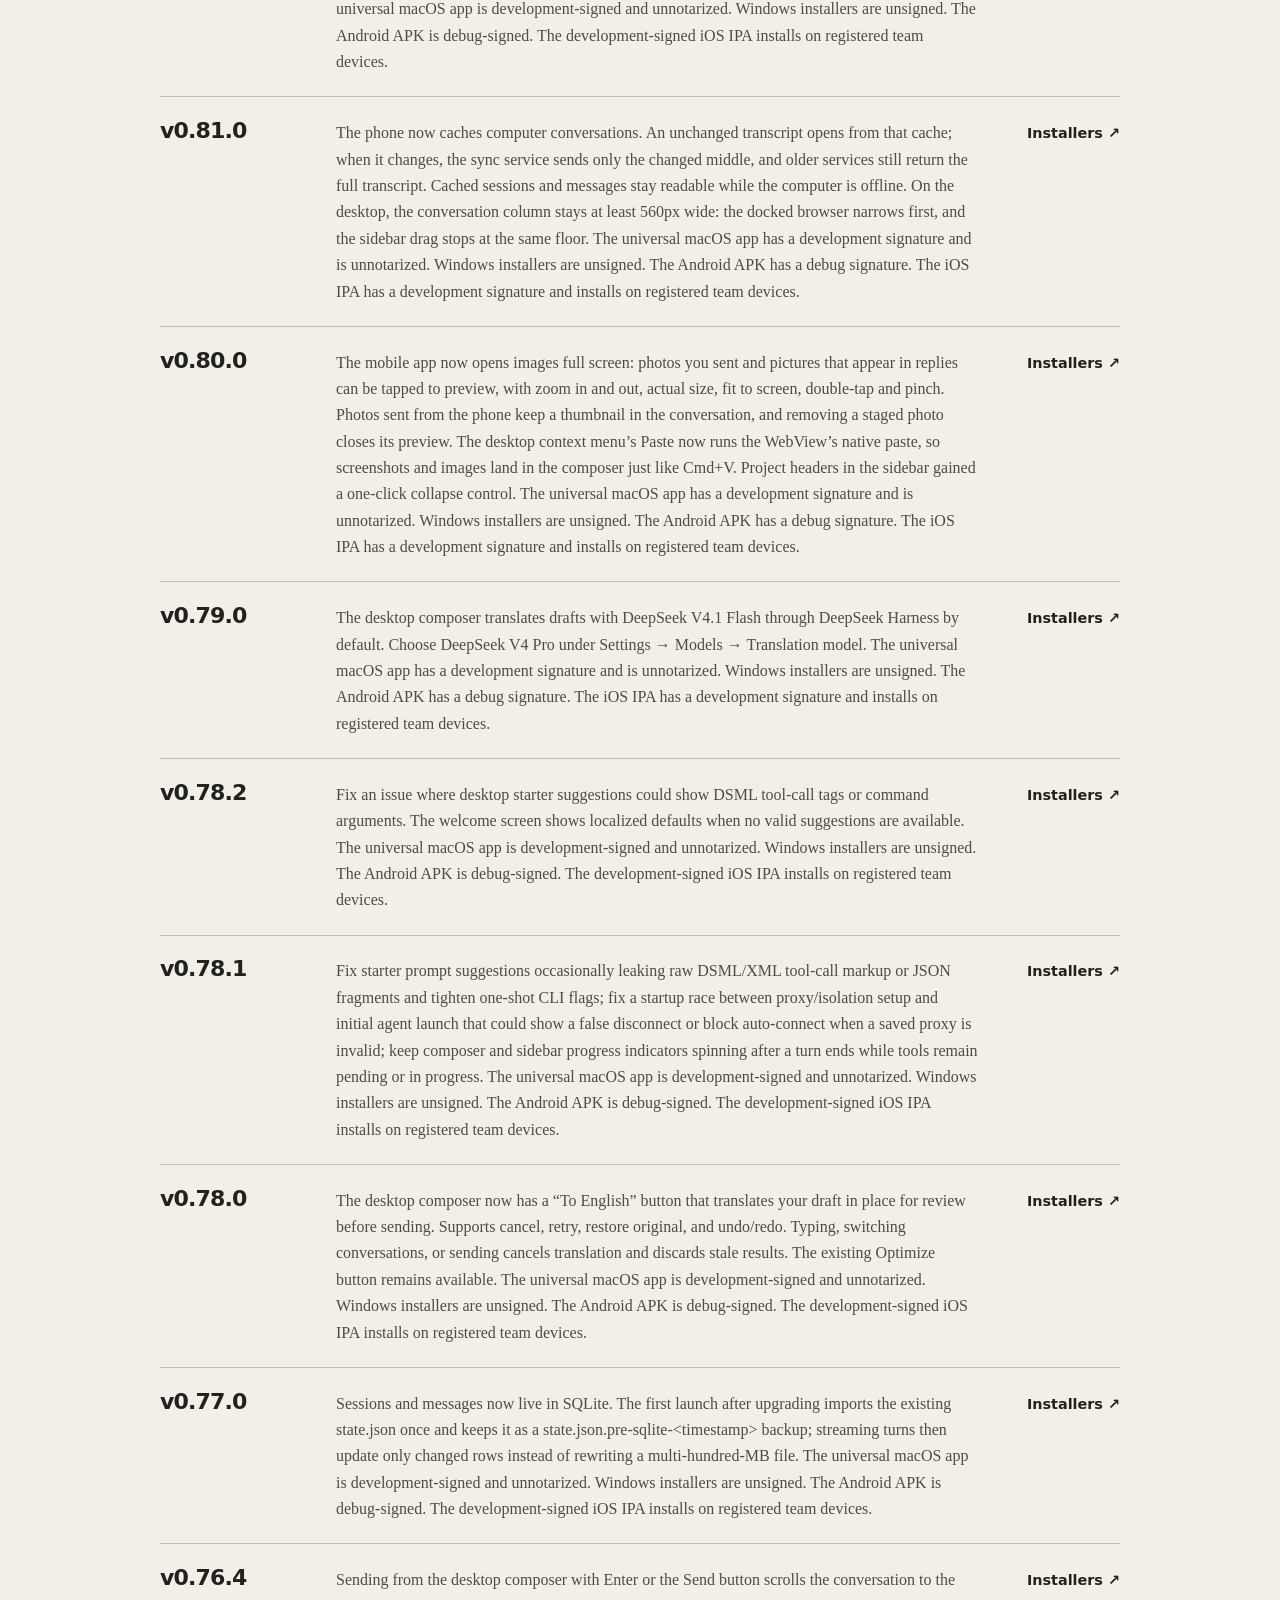
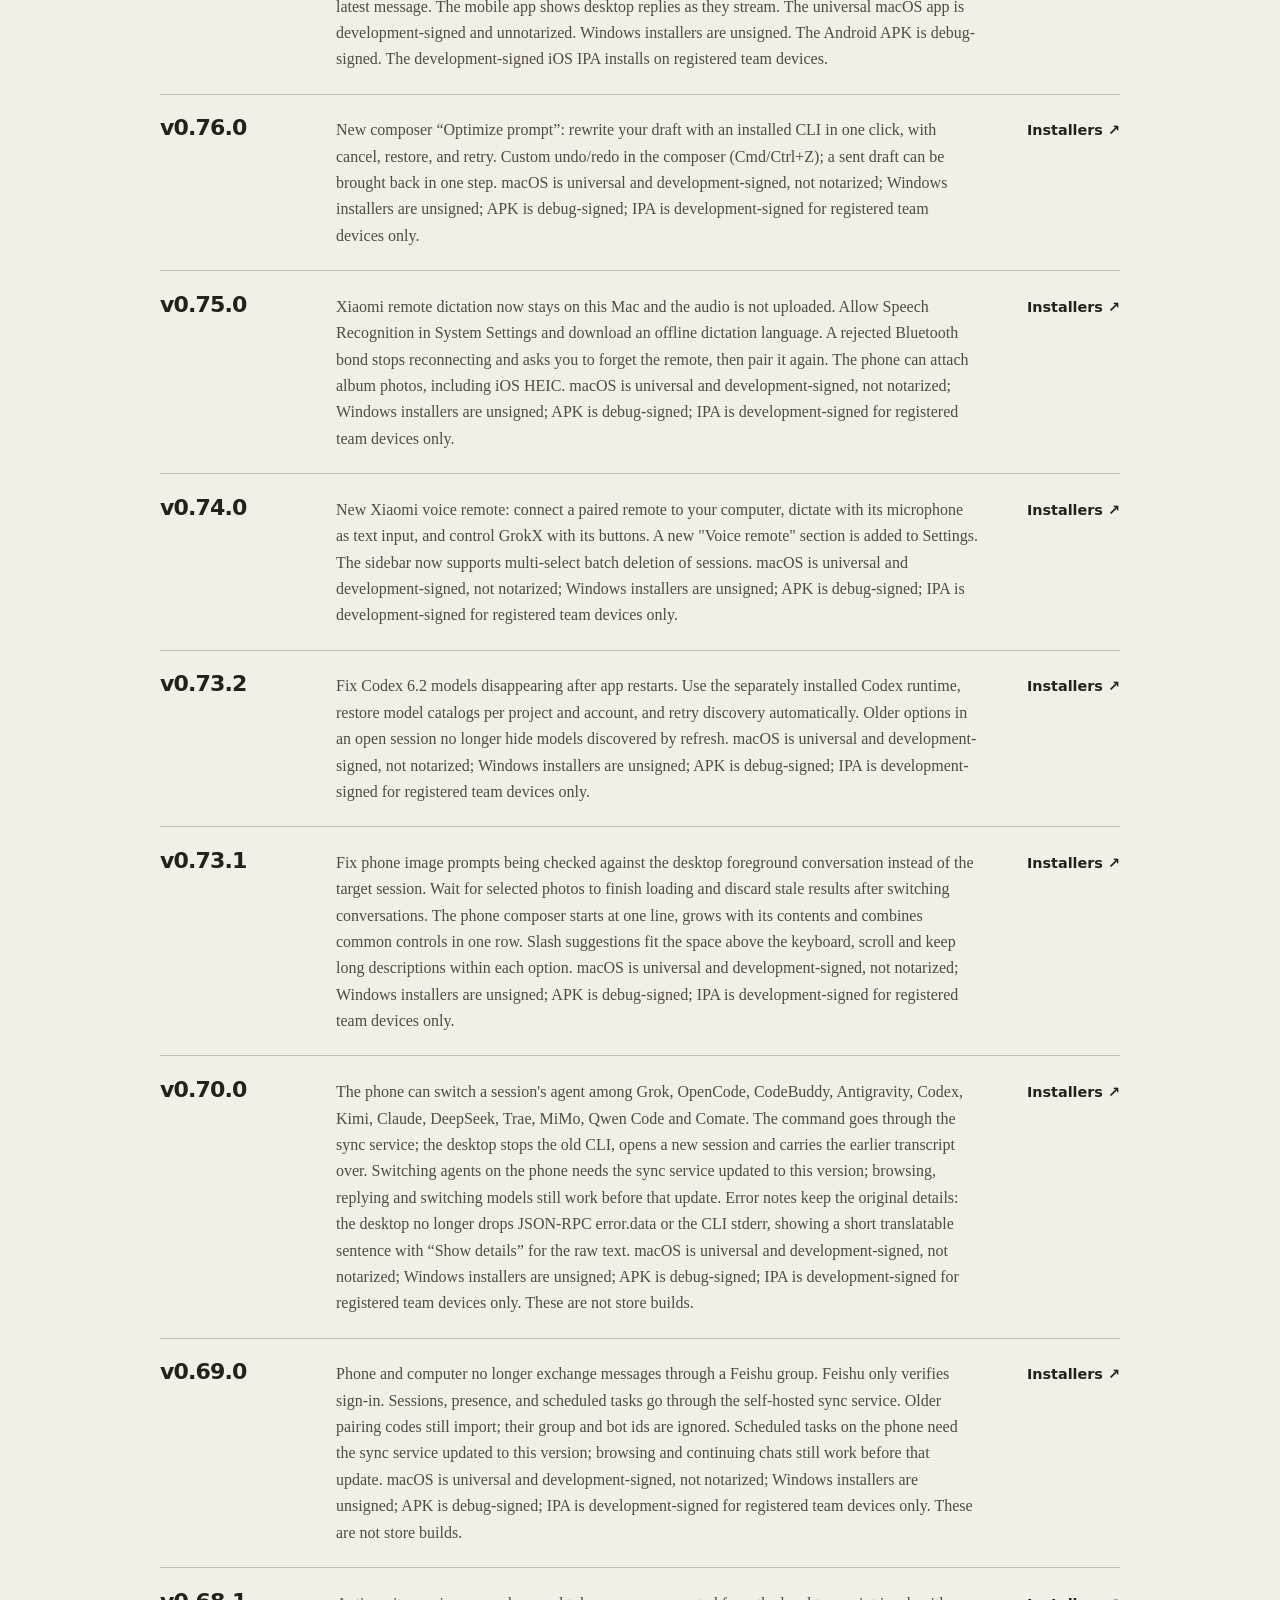
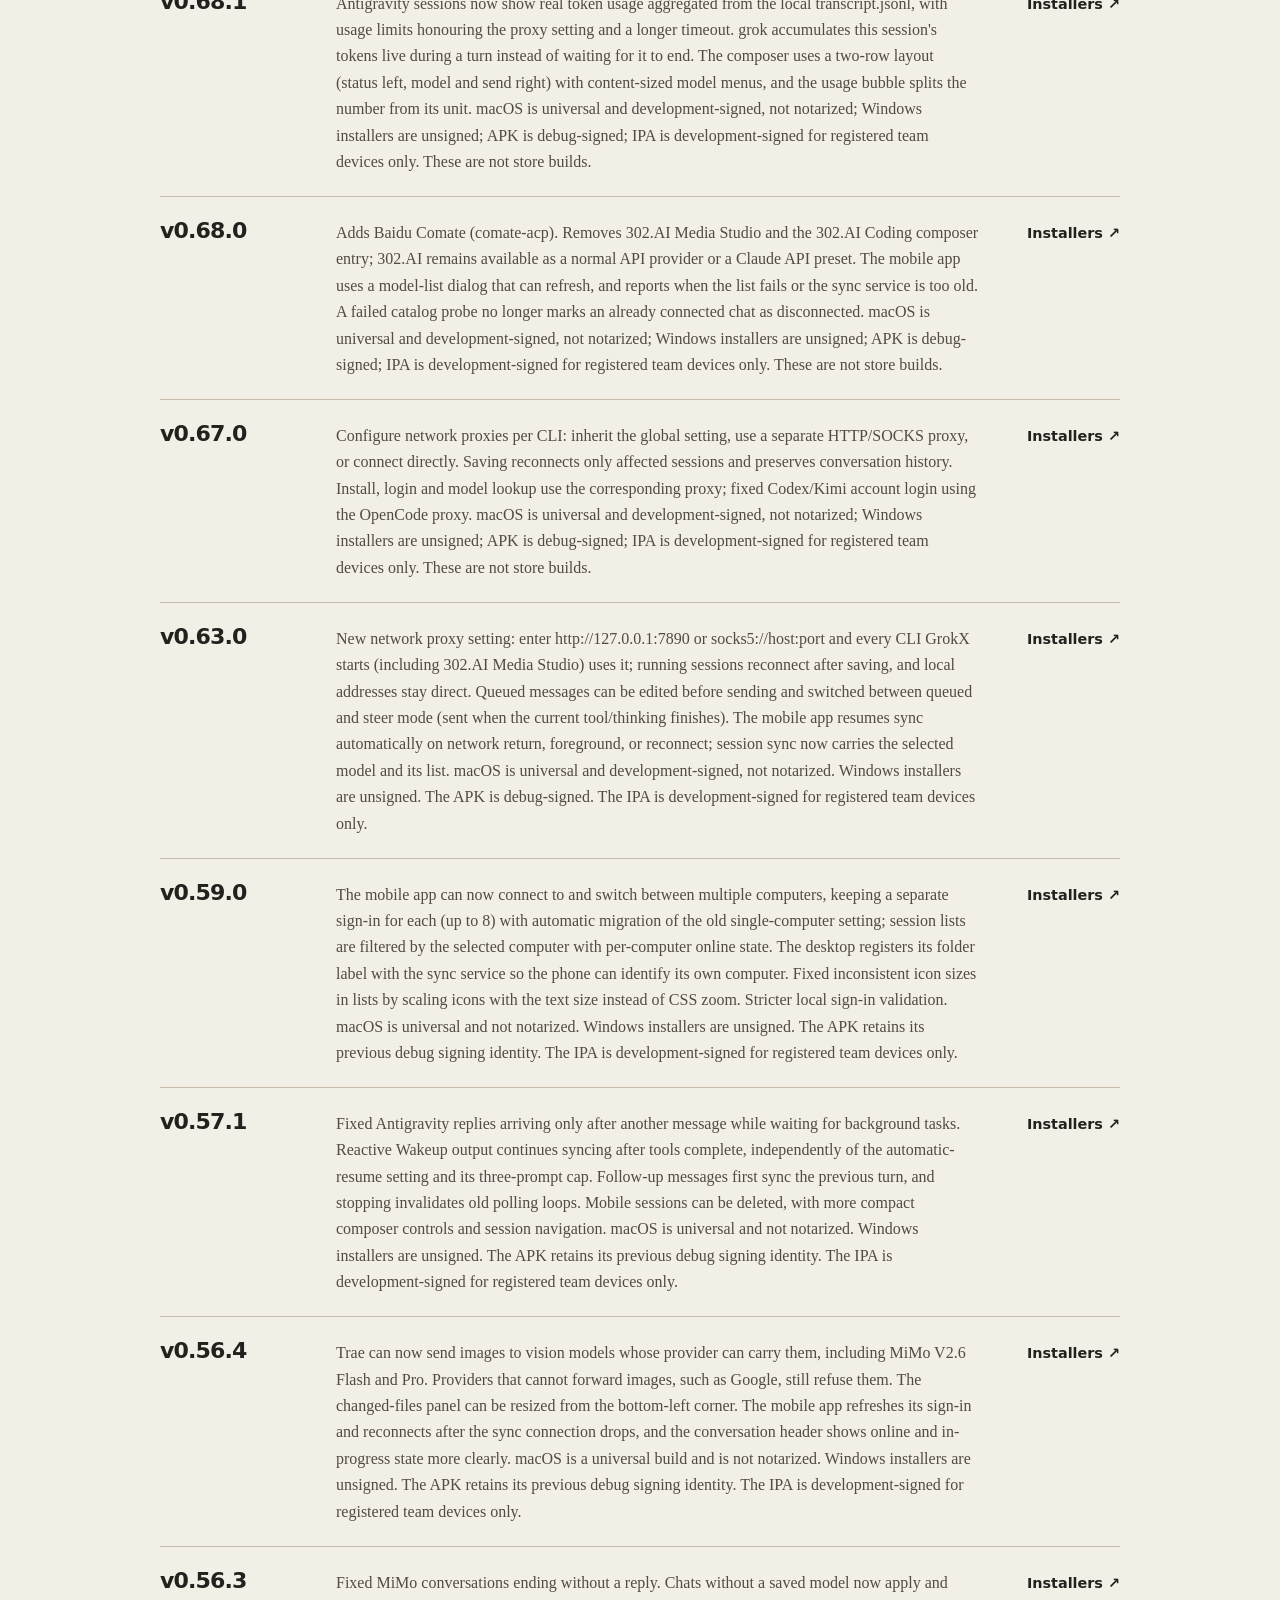
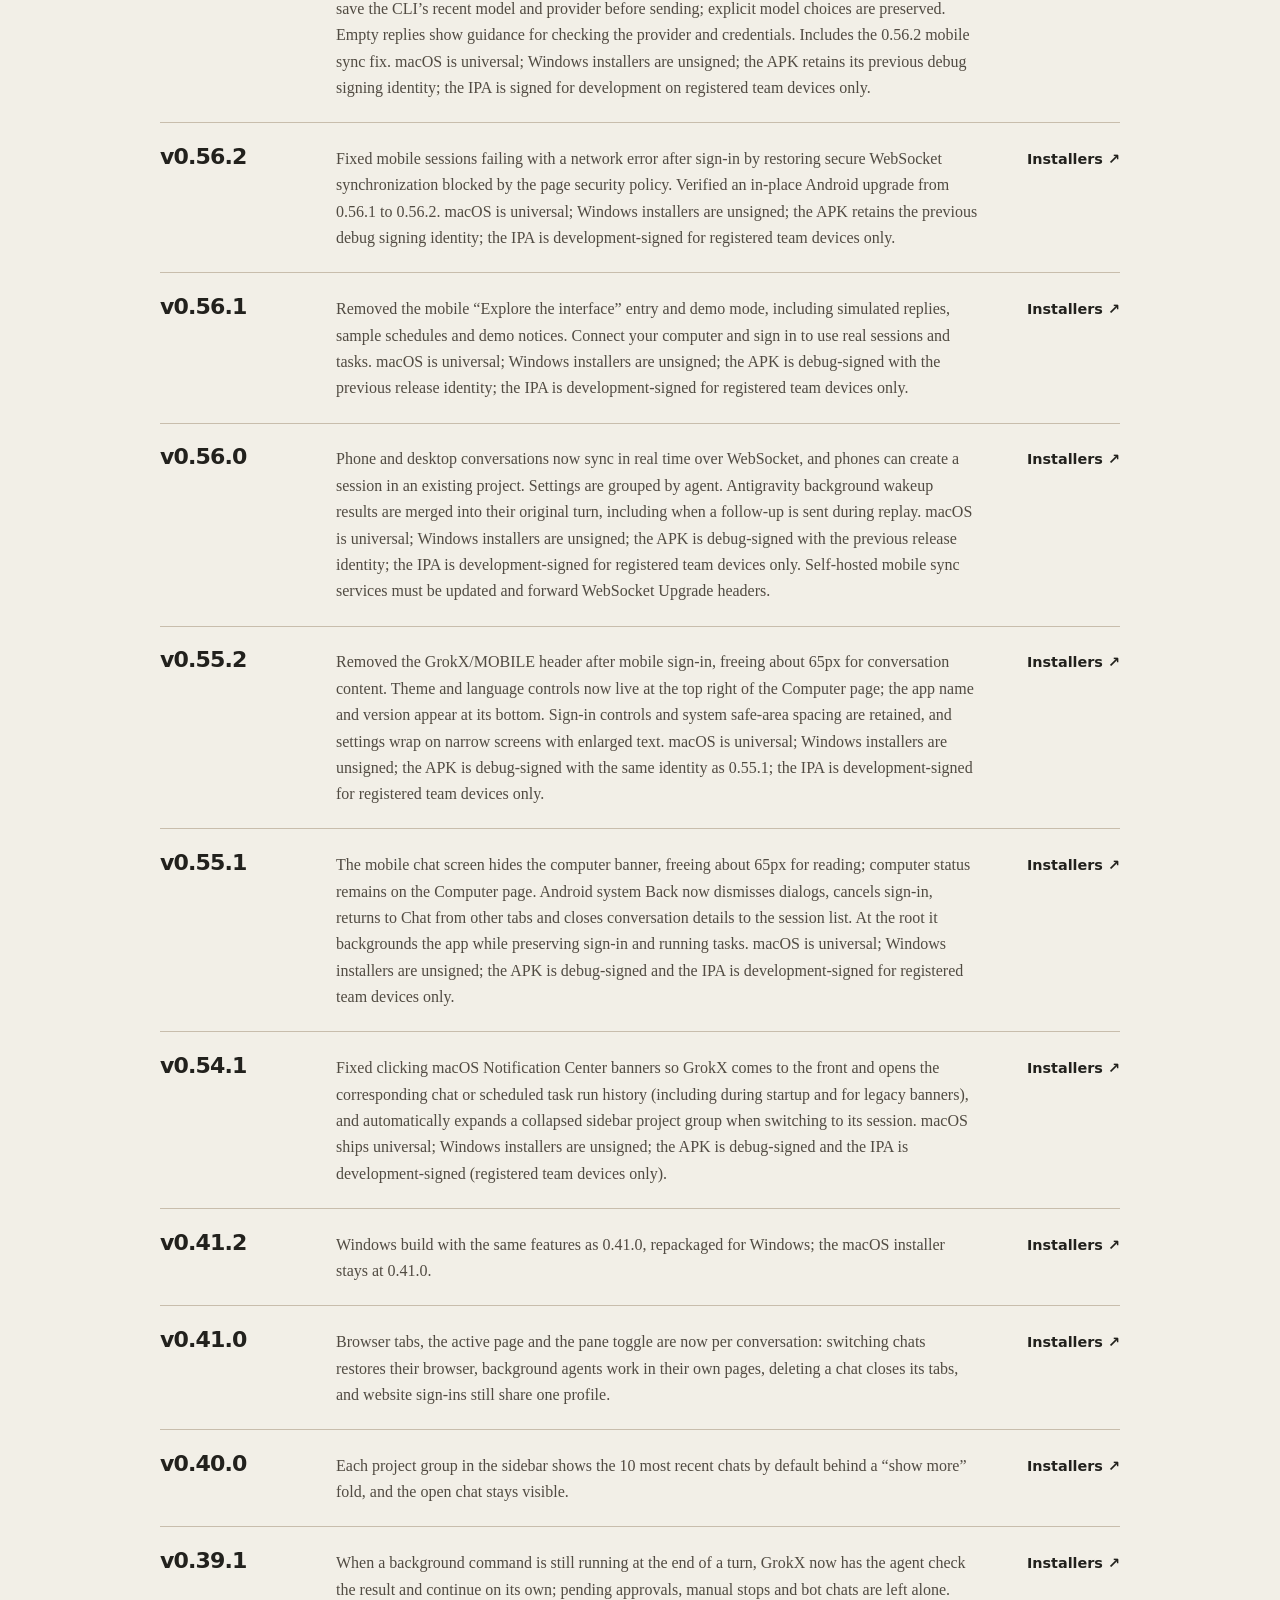
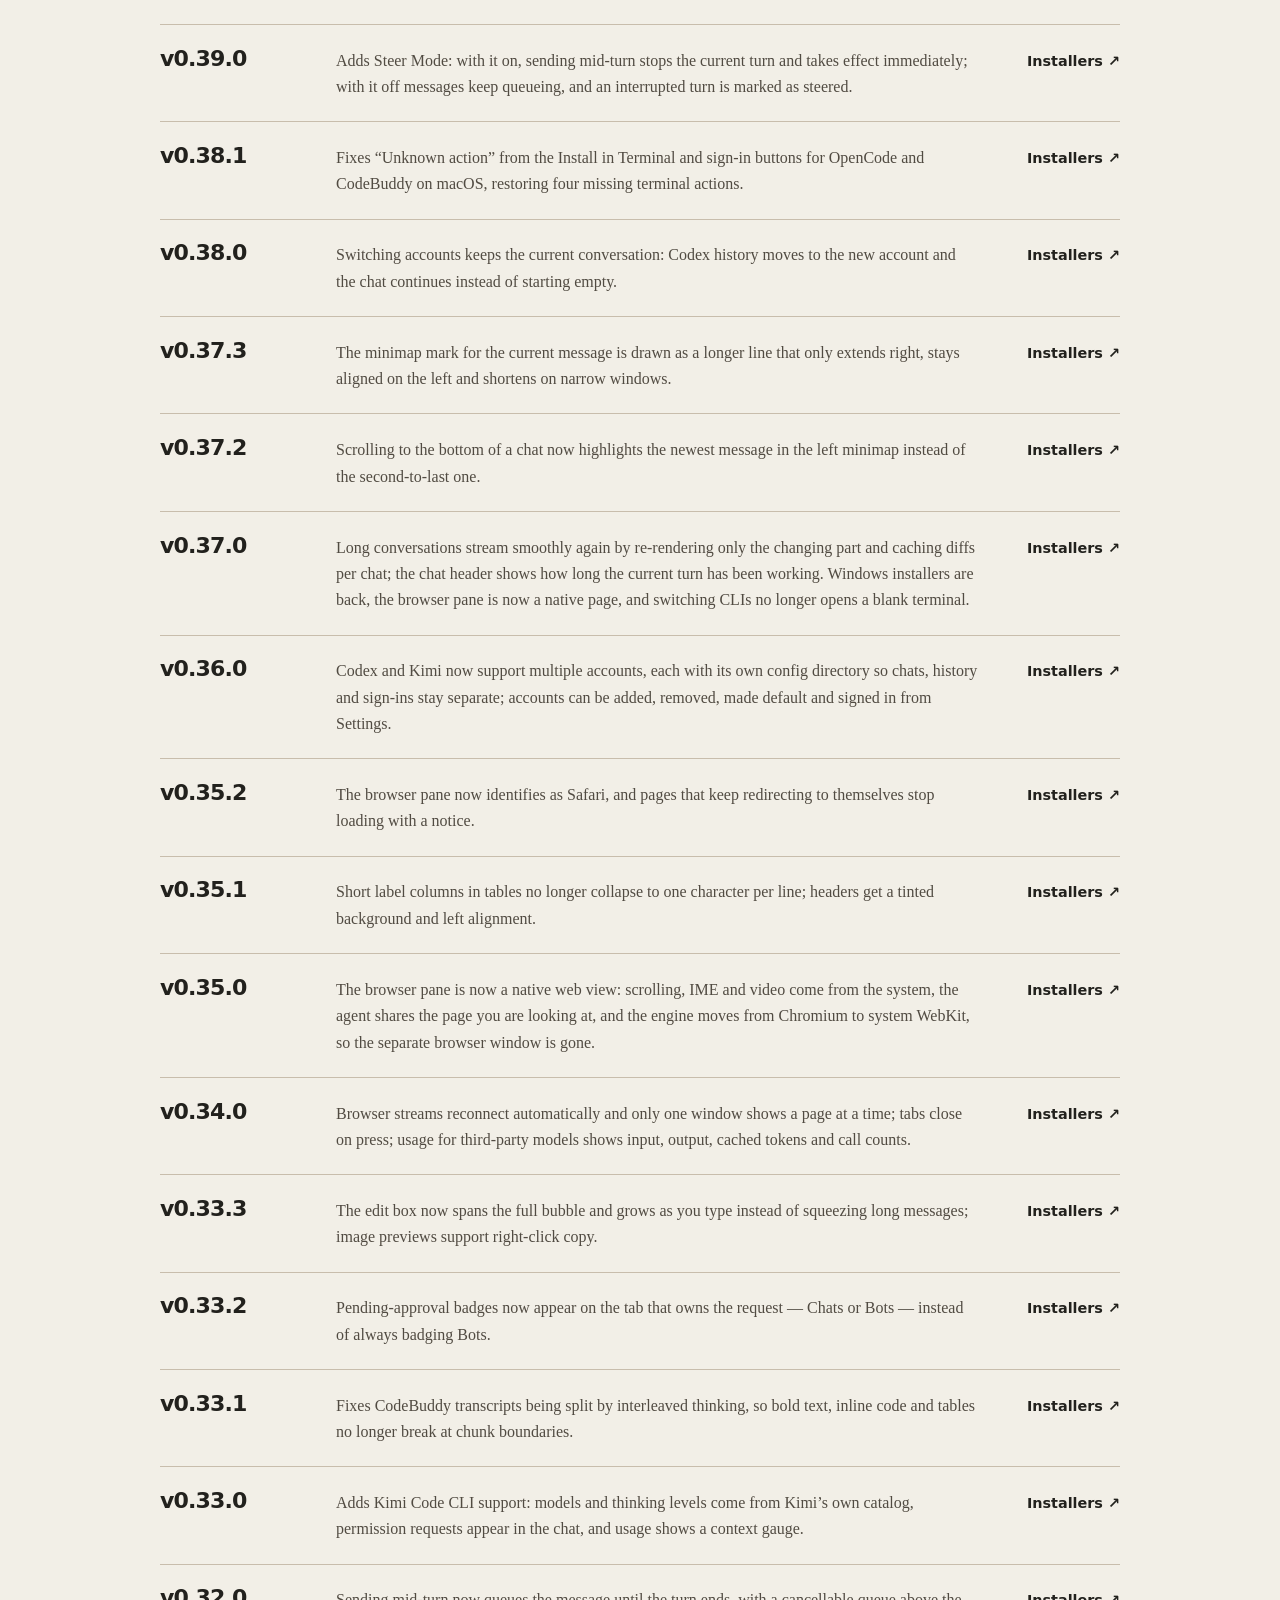
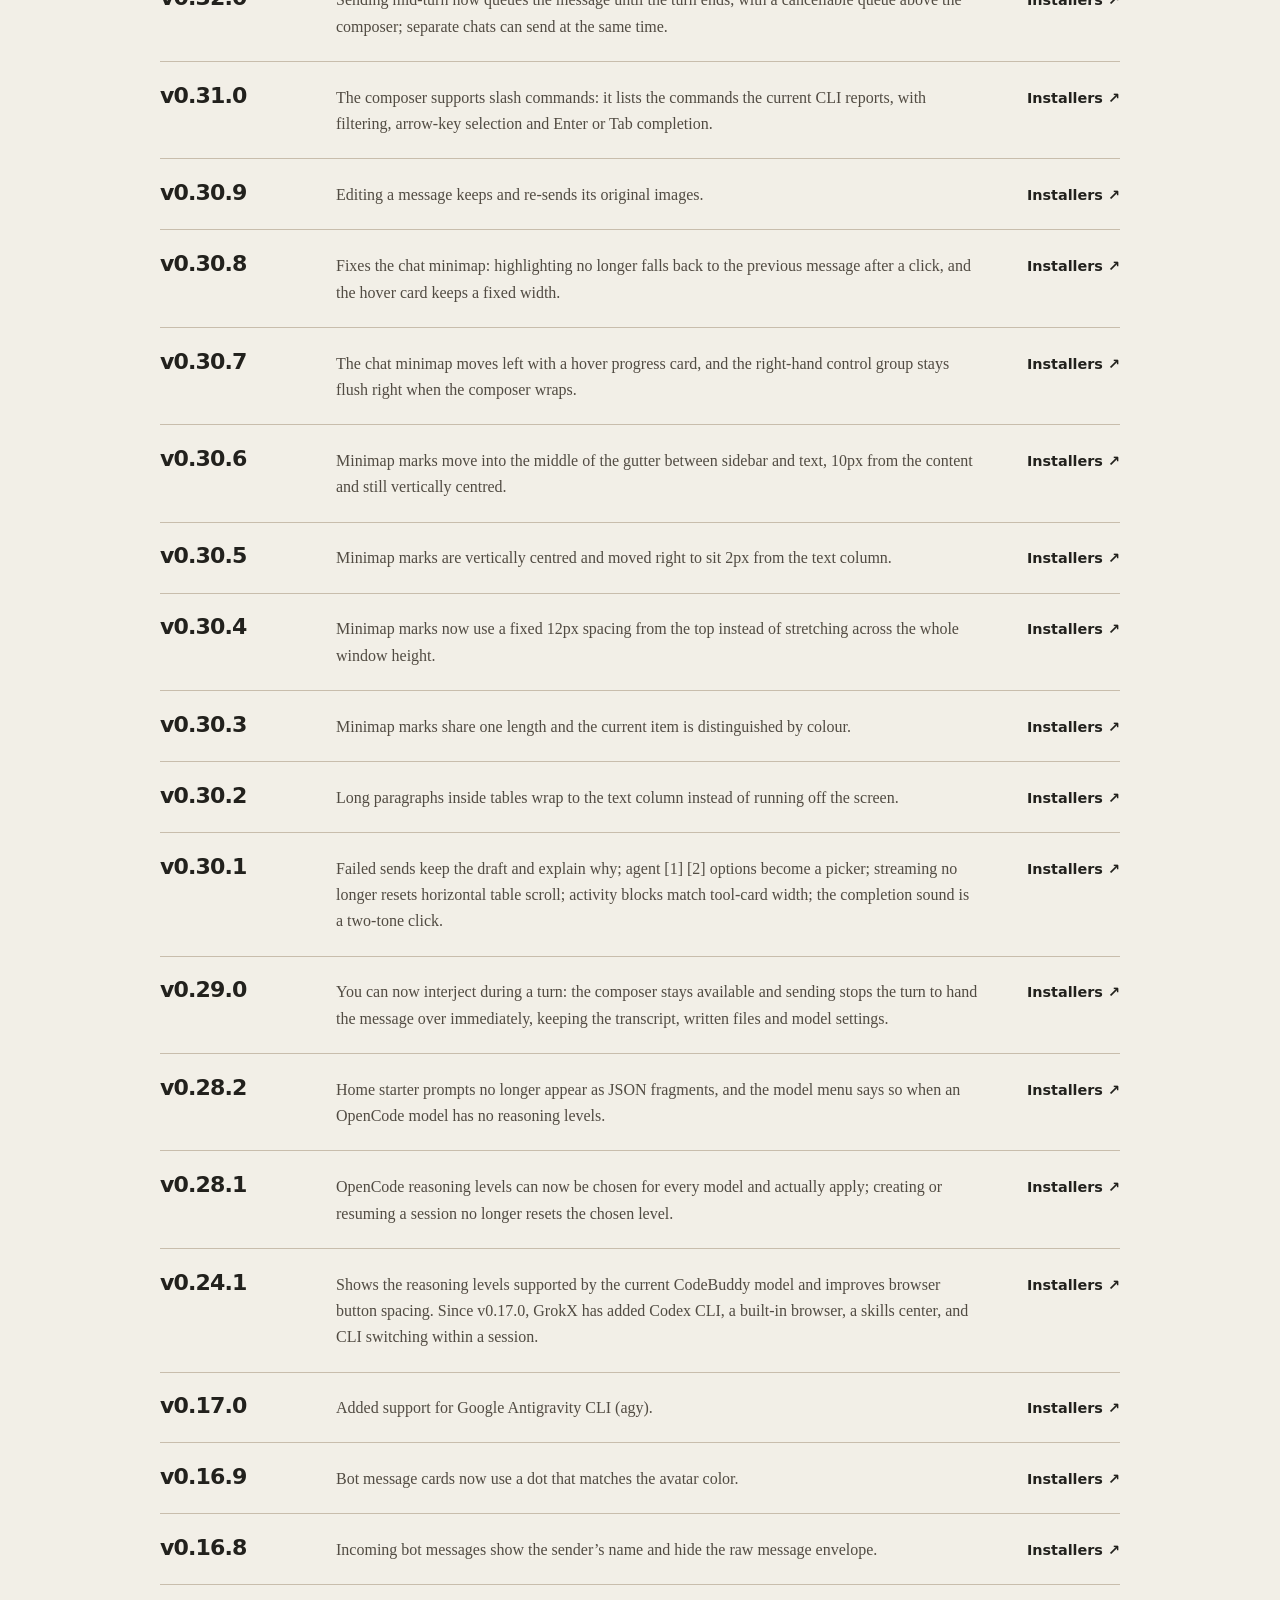
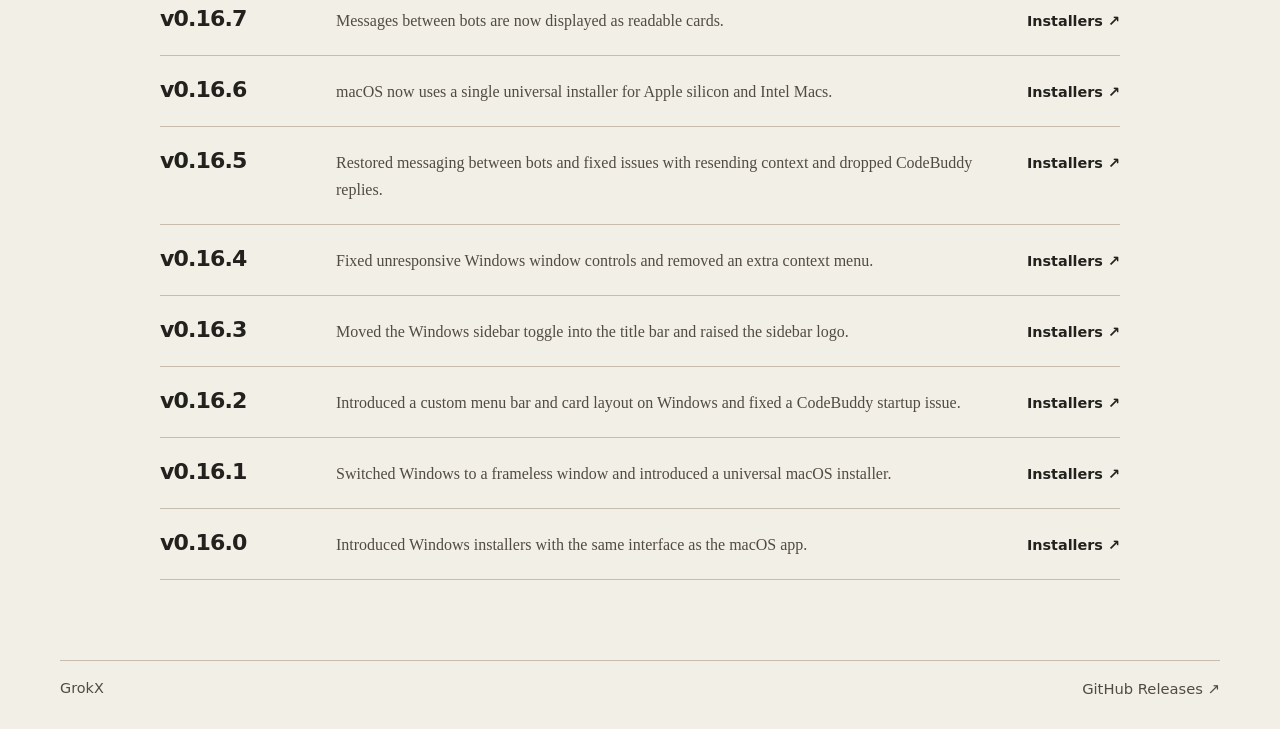
==== commit a41827f3: "Release 0.99.0: 后台下载更新并在侧栏显示「更新」按钮，新增 Fusion 多模型调度" ====
--- a/changelog.html
+++ b/changelog.html
@@ -48,8 +48,13 @@
     <p data-en="See what changed in each public release of GrokX, from newest to oldest.">从新到旧查看 GrokX 各公开版本的改动和安装包。</p>
   </header>
   <ol class="releases">
+    <li id="v0.99.0">
+      <div class="release-version"><h2>v0.99.0</h2><span class="latest" data-en="Latest">最新发布</span></div>
+      <p data-en="Added Fusion multi-model scheduling so one task can combine several models, plus usage readings for Kimi, CodeBuddy, and Qwen and relative image paths. Updates now work like VS Code: a new release downloads in the background, then an Update button appears at the top of the sidebar; one click installs and restarts without a separate download. The macOS app is development-signed and unnotarized. Windows installers are unsigned. The Android APK is debug-signed and the iOS IPA is development-signed, installing only on registered team devices.">新增 Fusion 多模型调度，可在一次任务中组合多个模型，并补齐 Kimi、CodeBuddy、Qwen 的用量显示与相对路径图片解析。更新改为 VS Code 式：检测到新版本后在后台自动下载，完成后侧栏顶部出现「更新」按钮，点击即安装并重启。macOS App 为开发签名、未公证；Windows 安装包未签名；Android APK 为调试签名，iOS IPA 为开发签名，仅可安装到团队已注册设备。</p>
+      <a class="release-link" href="https://github.com/onedou/grokx-releases/releases/tag/v0.99.0"><span data-en="Installers">安装包</span> <span class="sr-only">v0.99.0</span><span aria-hidden="true">↗</span></a>
+    </li>
     <li id="v0.98.0">
-      <div class="release-version"><h2>v0.98.0</h2><span class="latest" data-en="Latest">最新发布</span></div>
+      <div class="release-version"><h2>v0.98.0</h2></div>
       <p data-en="Added GitHub Copilot CLI to chat, Bots, schedules, and Feishu settings, with Copilot model selection, approvals, and session resumption. Android uses debug signing. The iOS development build installs on registered team devices.">新增 GitHub Copilot CLI。可从聊天、Bot、定时任务和飞书设置选择 Copilot，使用它的模型、权限审批和会话恢复。Android 为调试签名，iOS 为开发签名，仅可安装到团队已注册设备。</p>
       <a class="release-link" href="https://github.com/onedou/grokx-releases/releases/tag/v0.98.0"><span data-en="Installers">安装包</span> <span class="sr-only">v0.98.0</span><span aria-hidden="true">↗</span></a>
     </li>
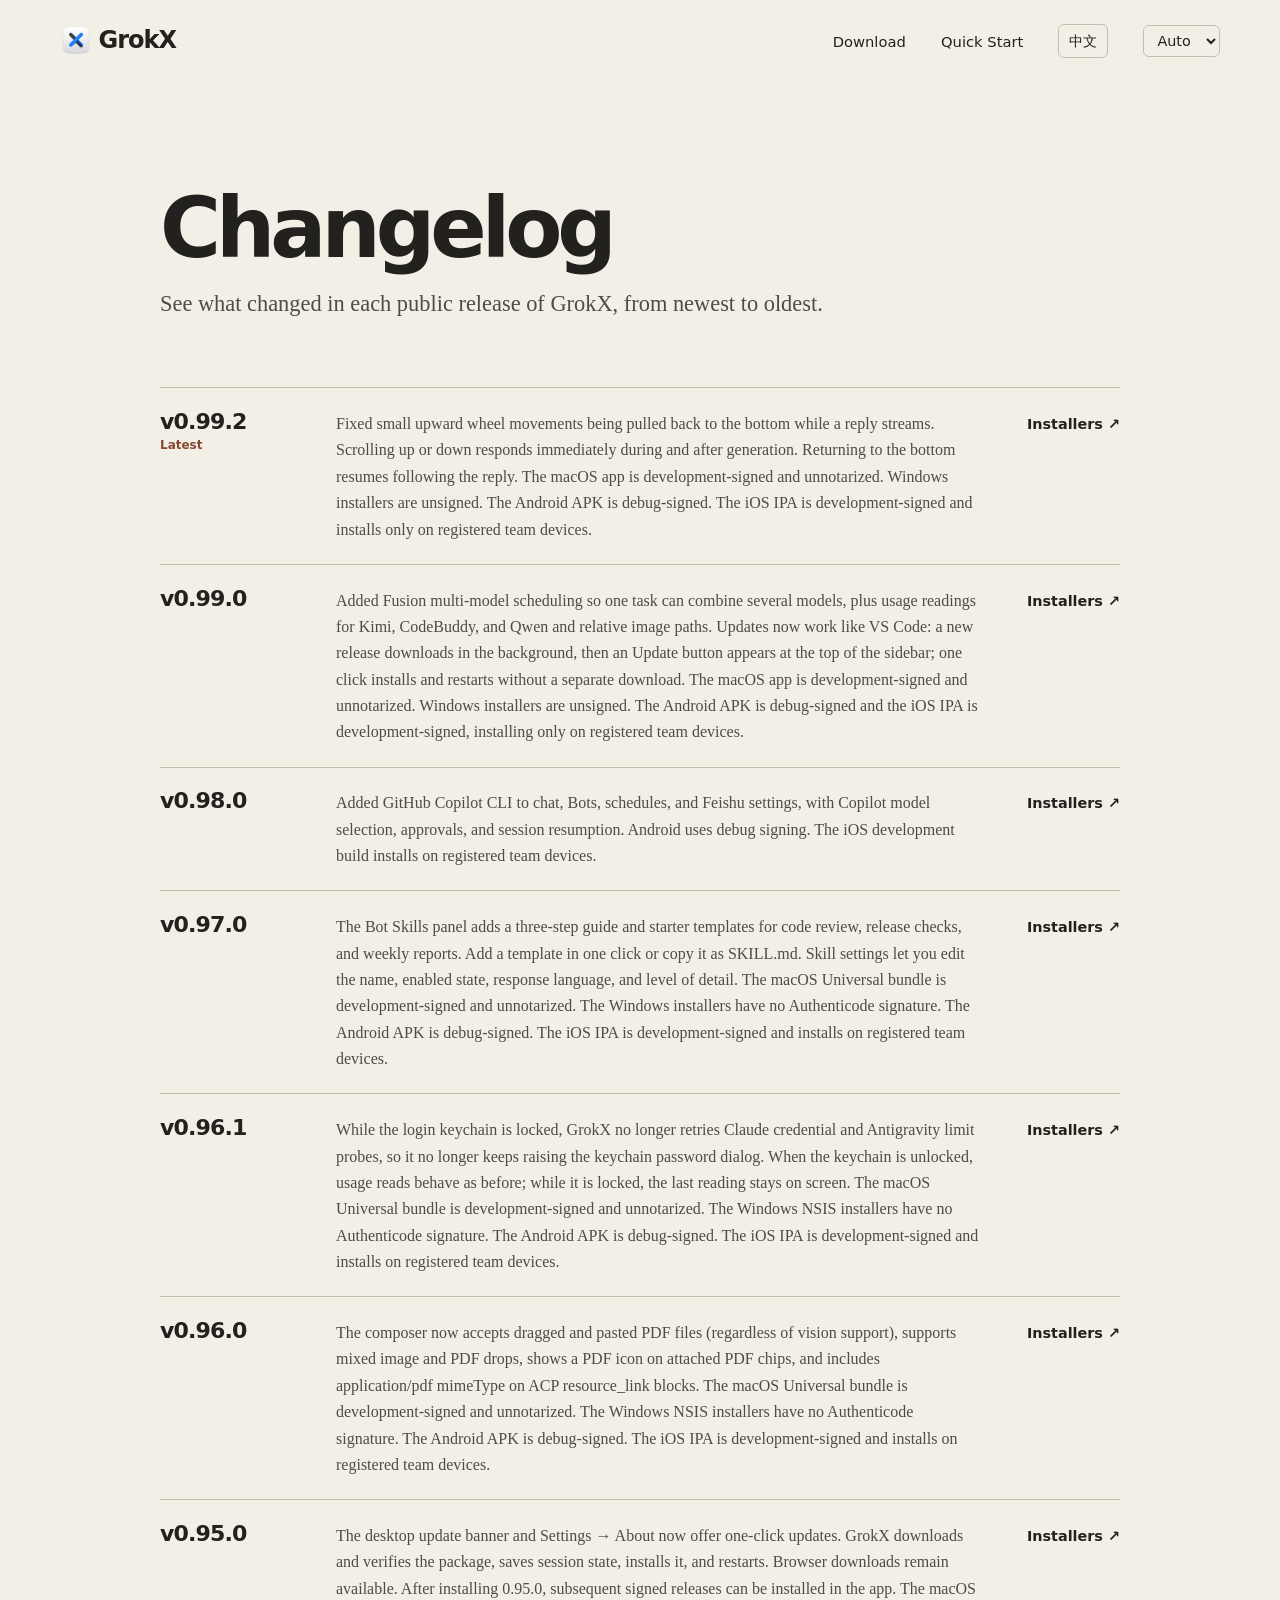
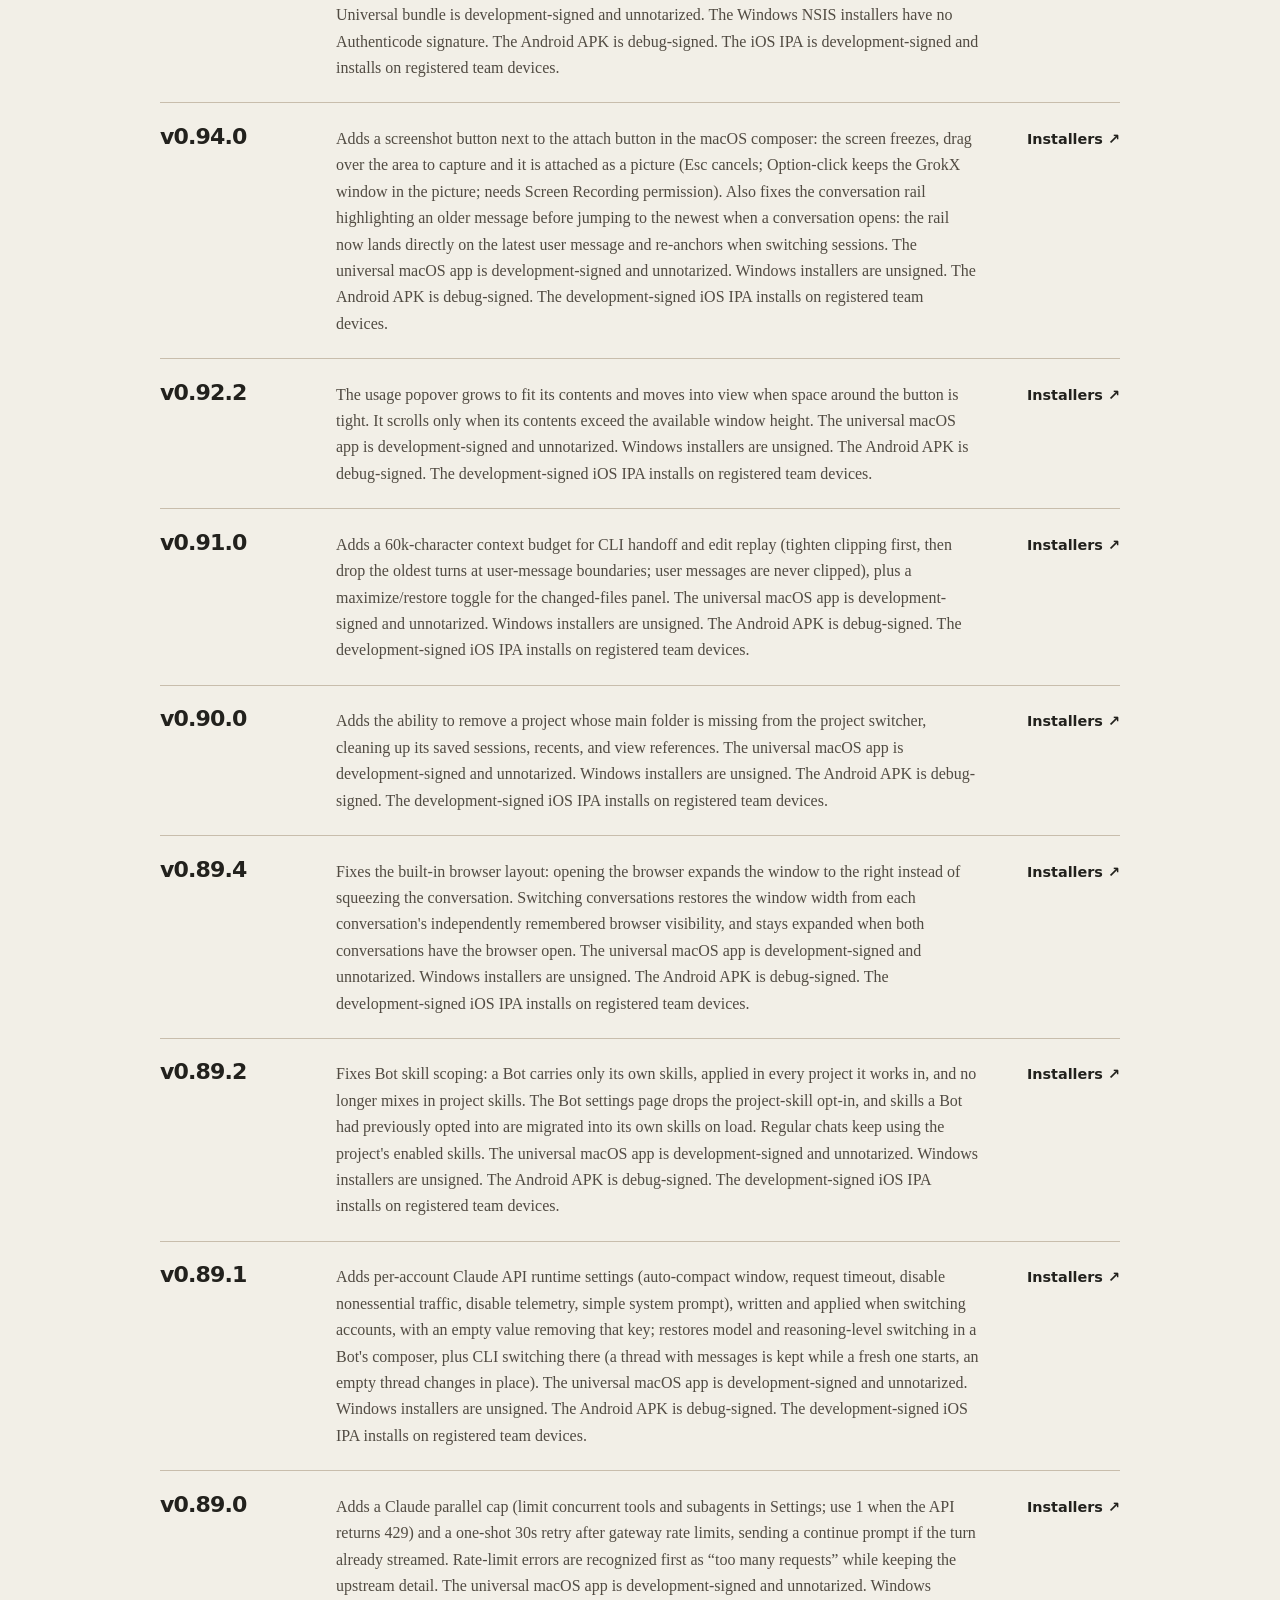
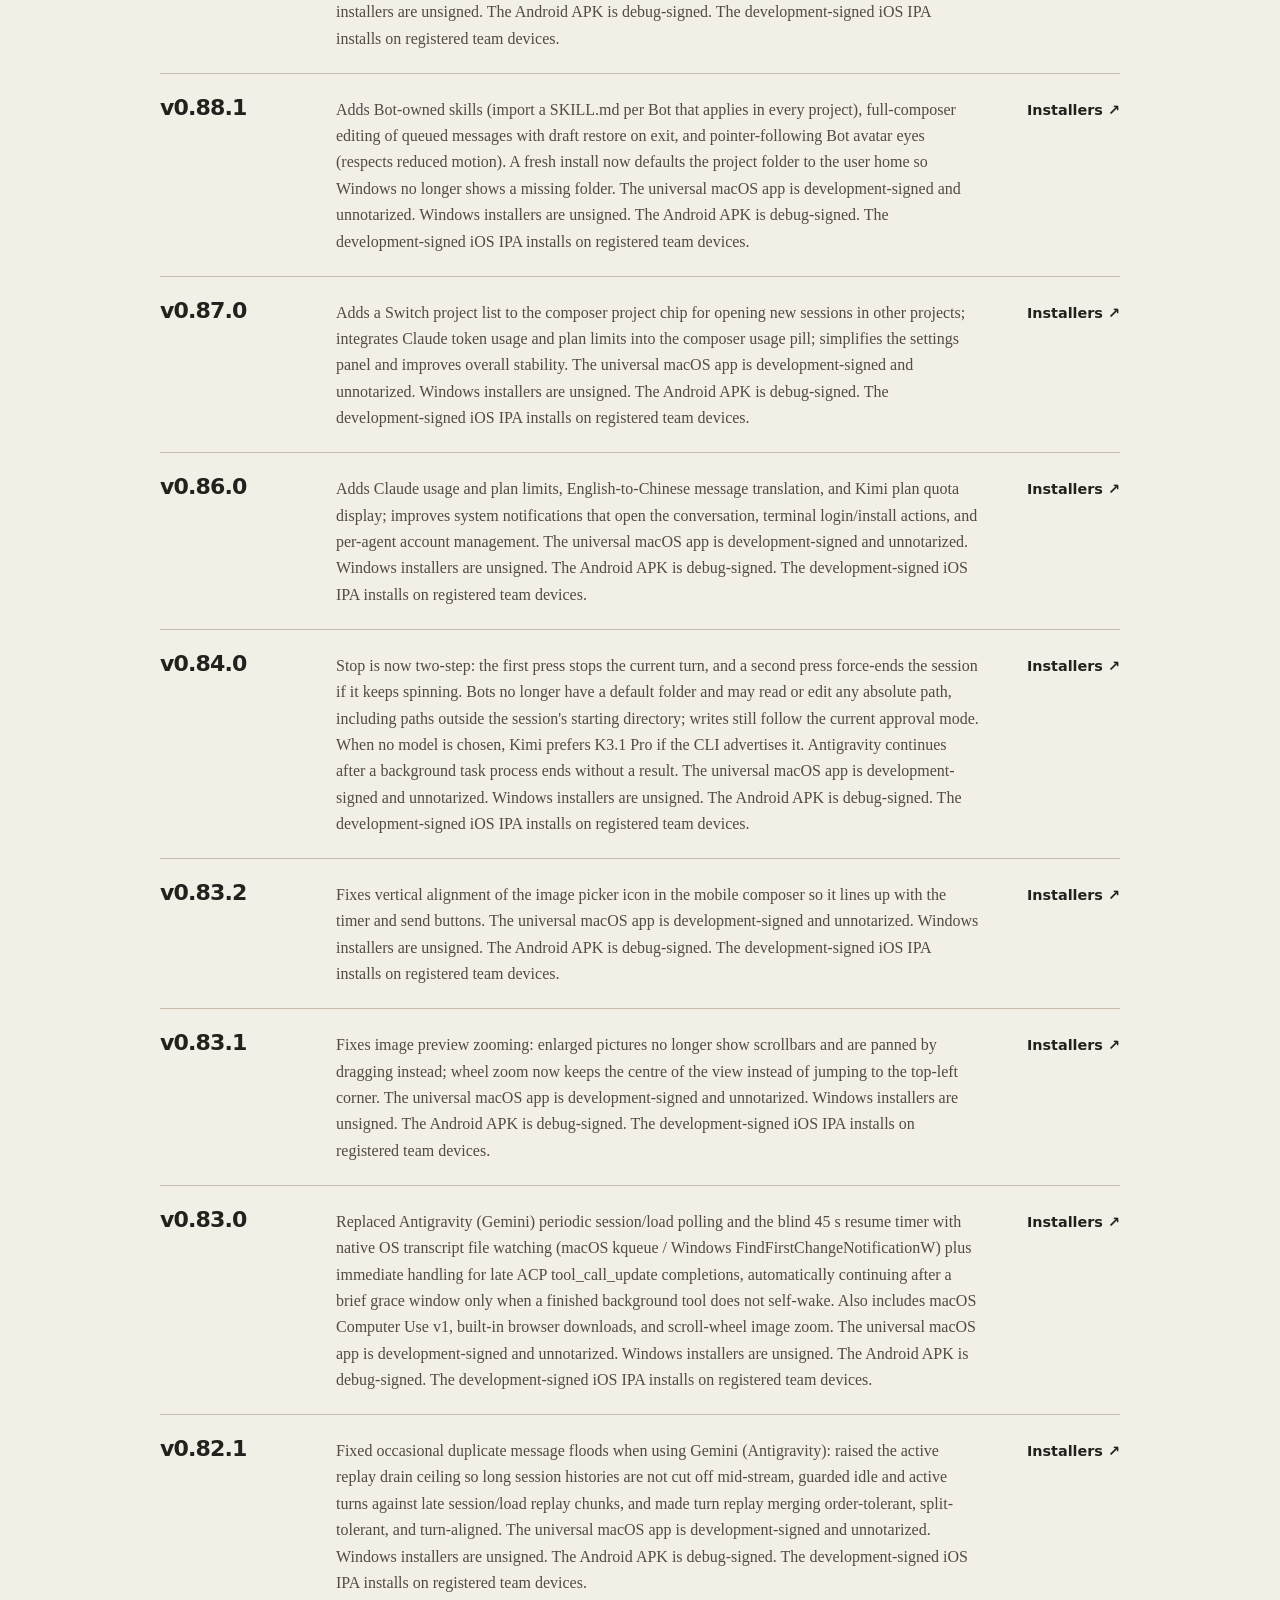
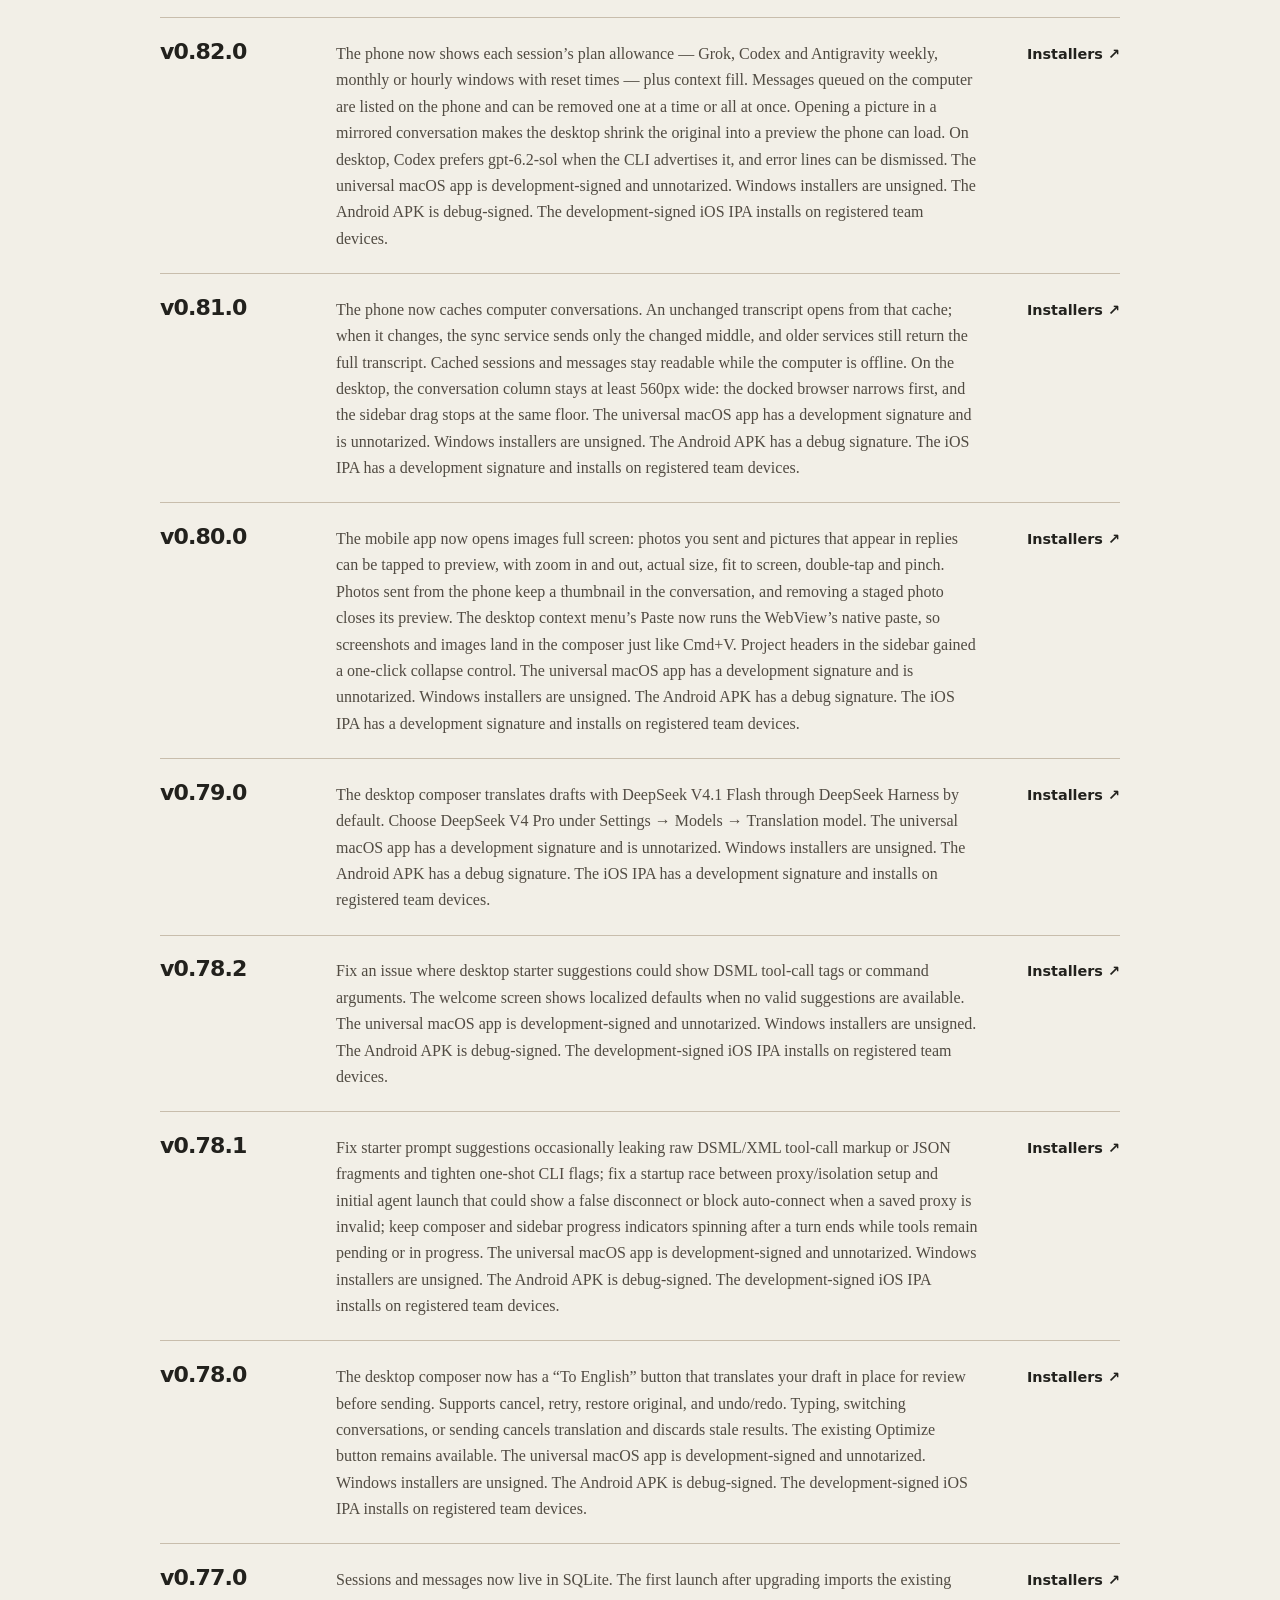
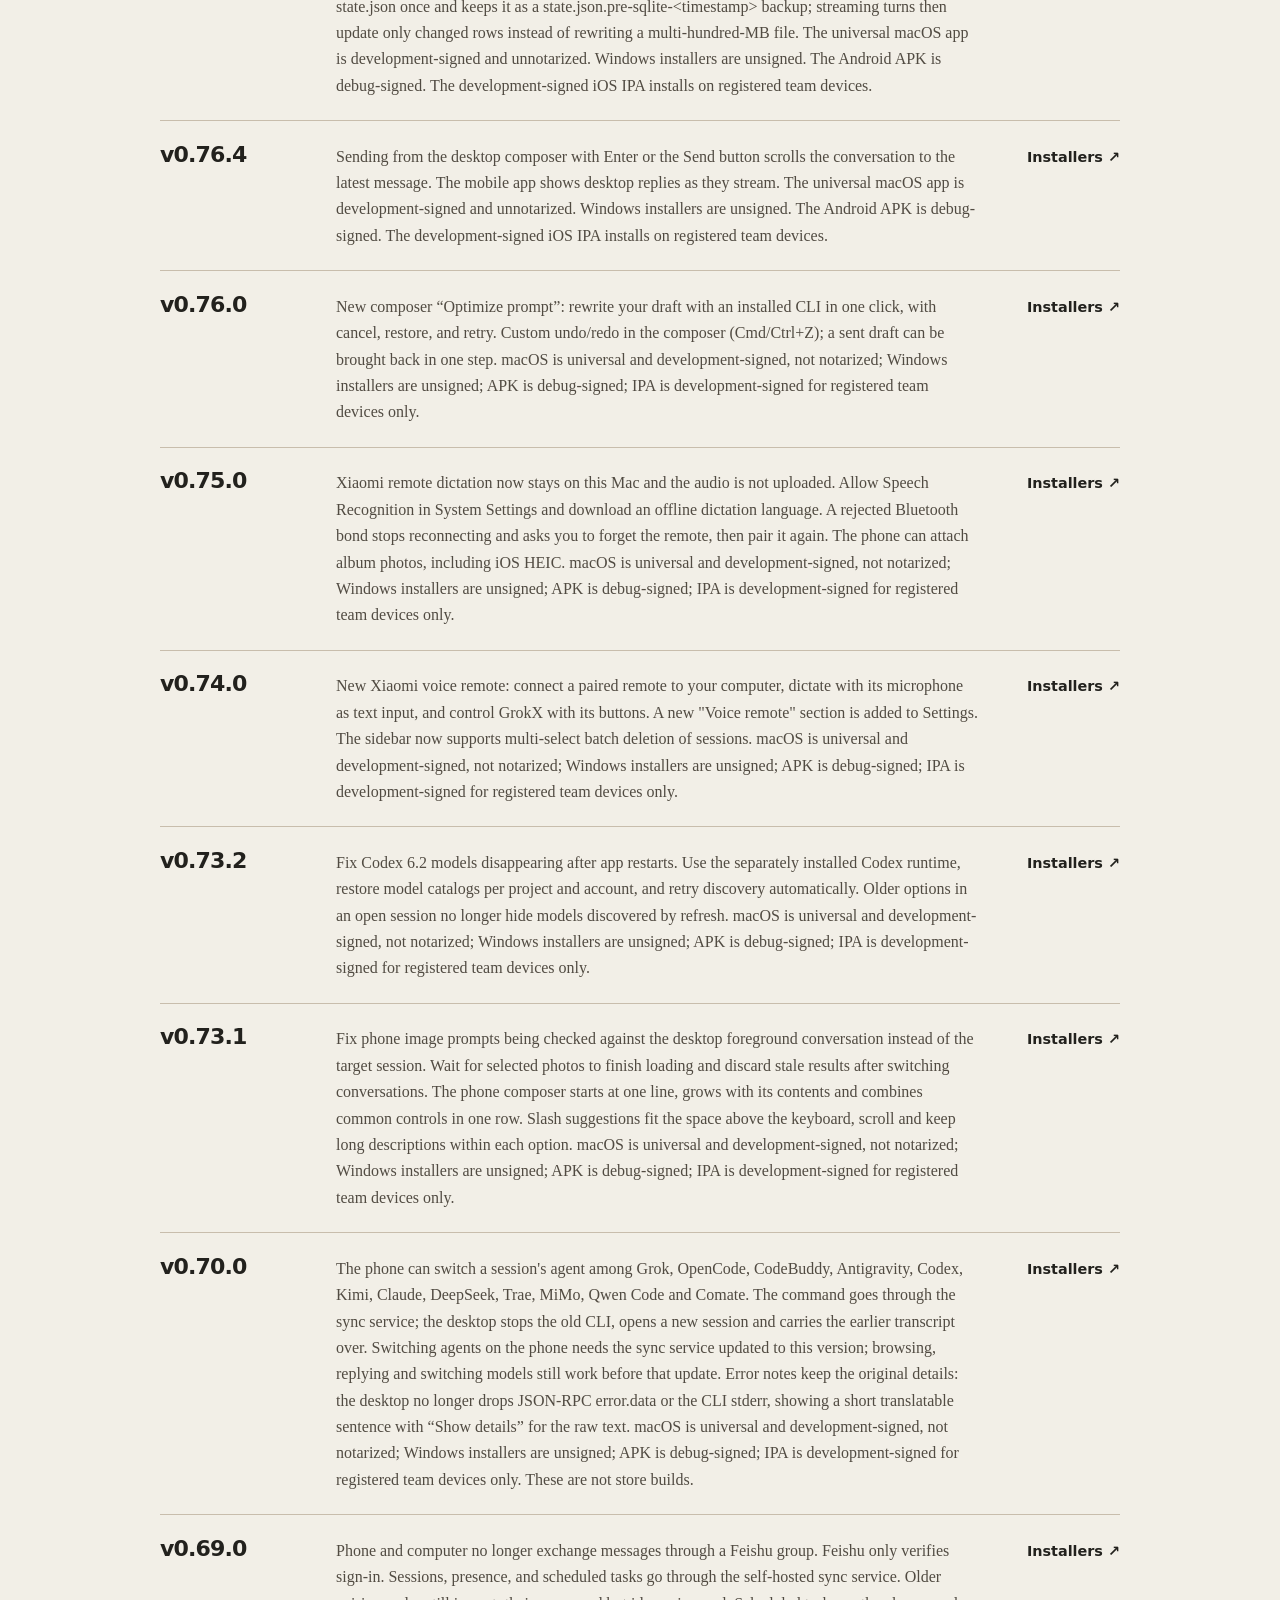
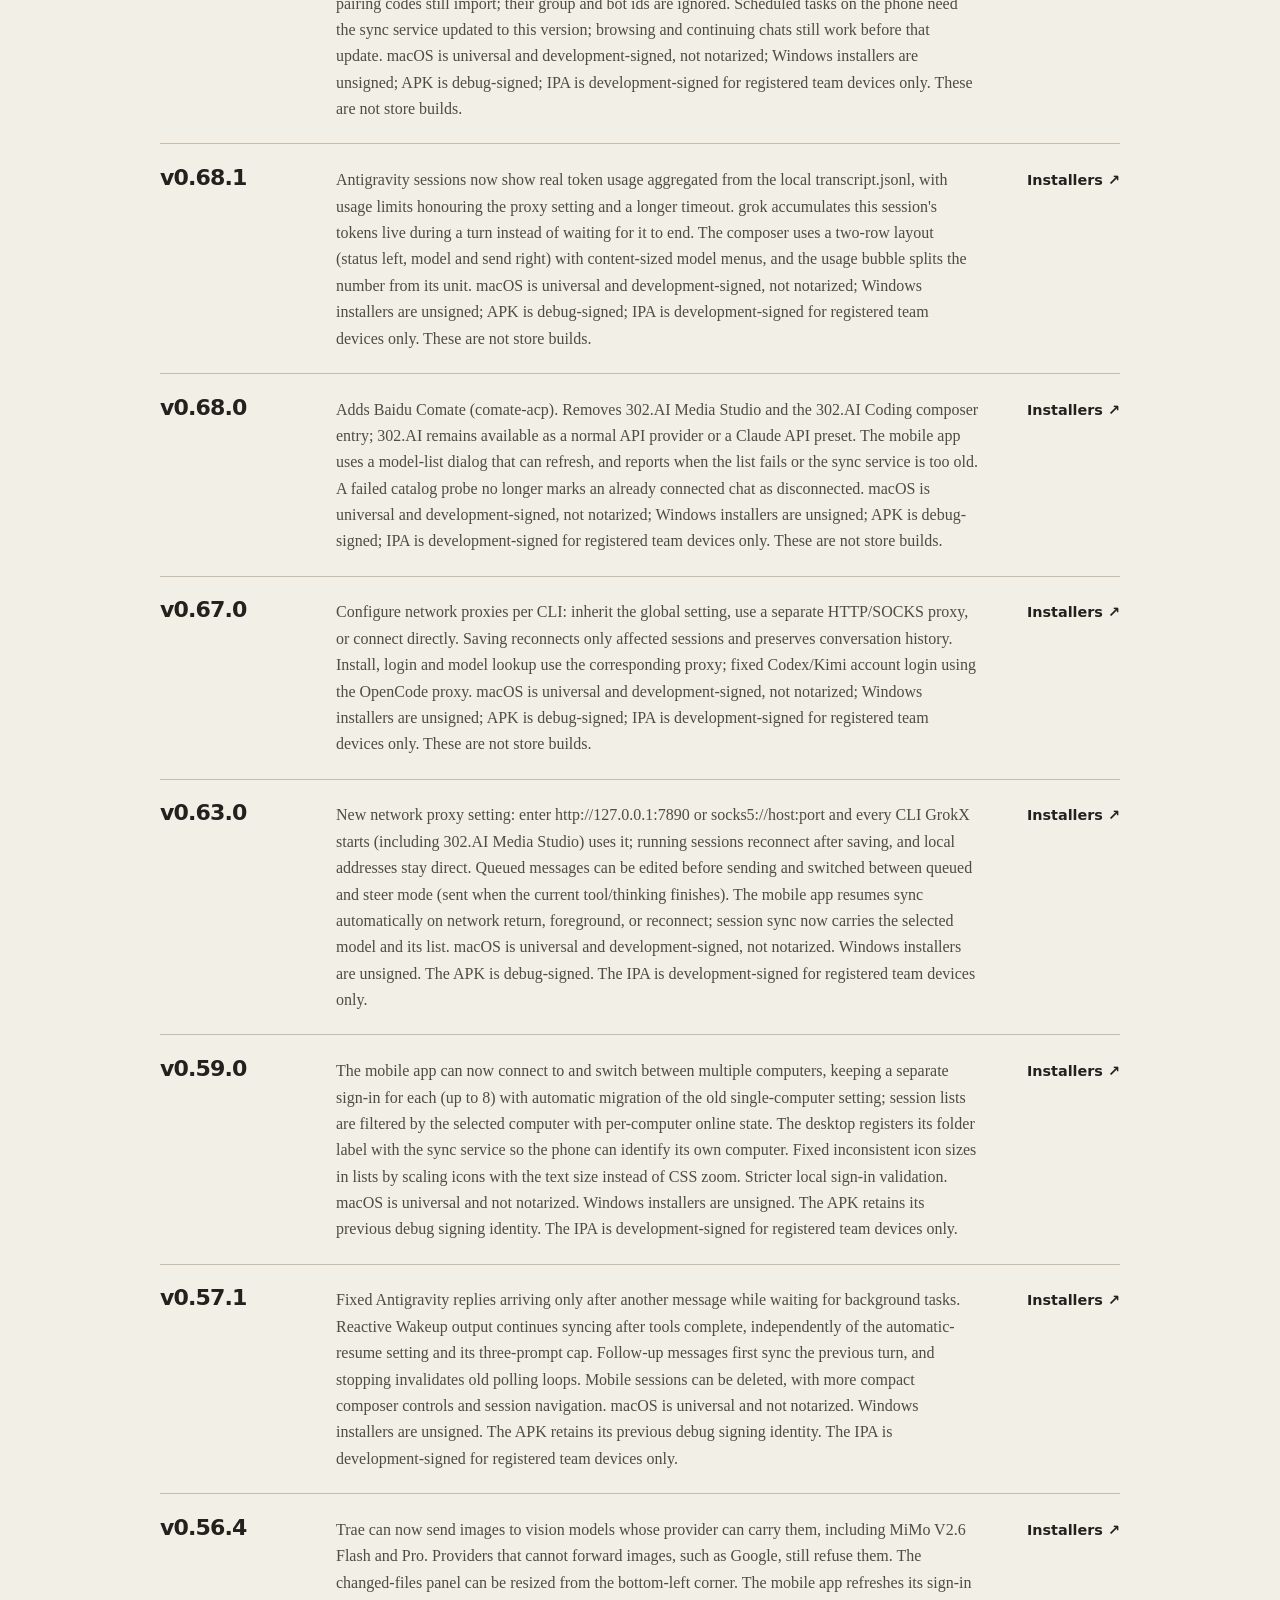
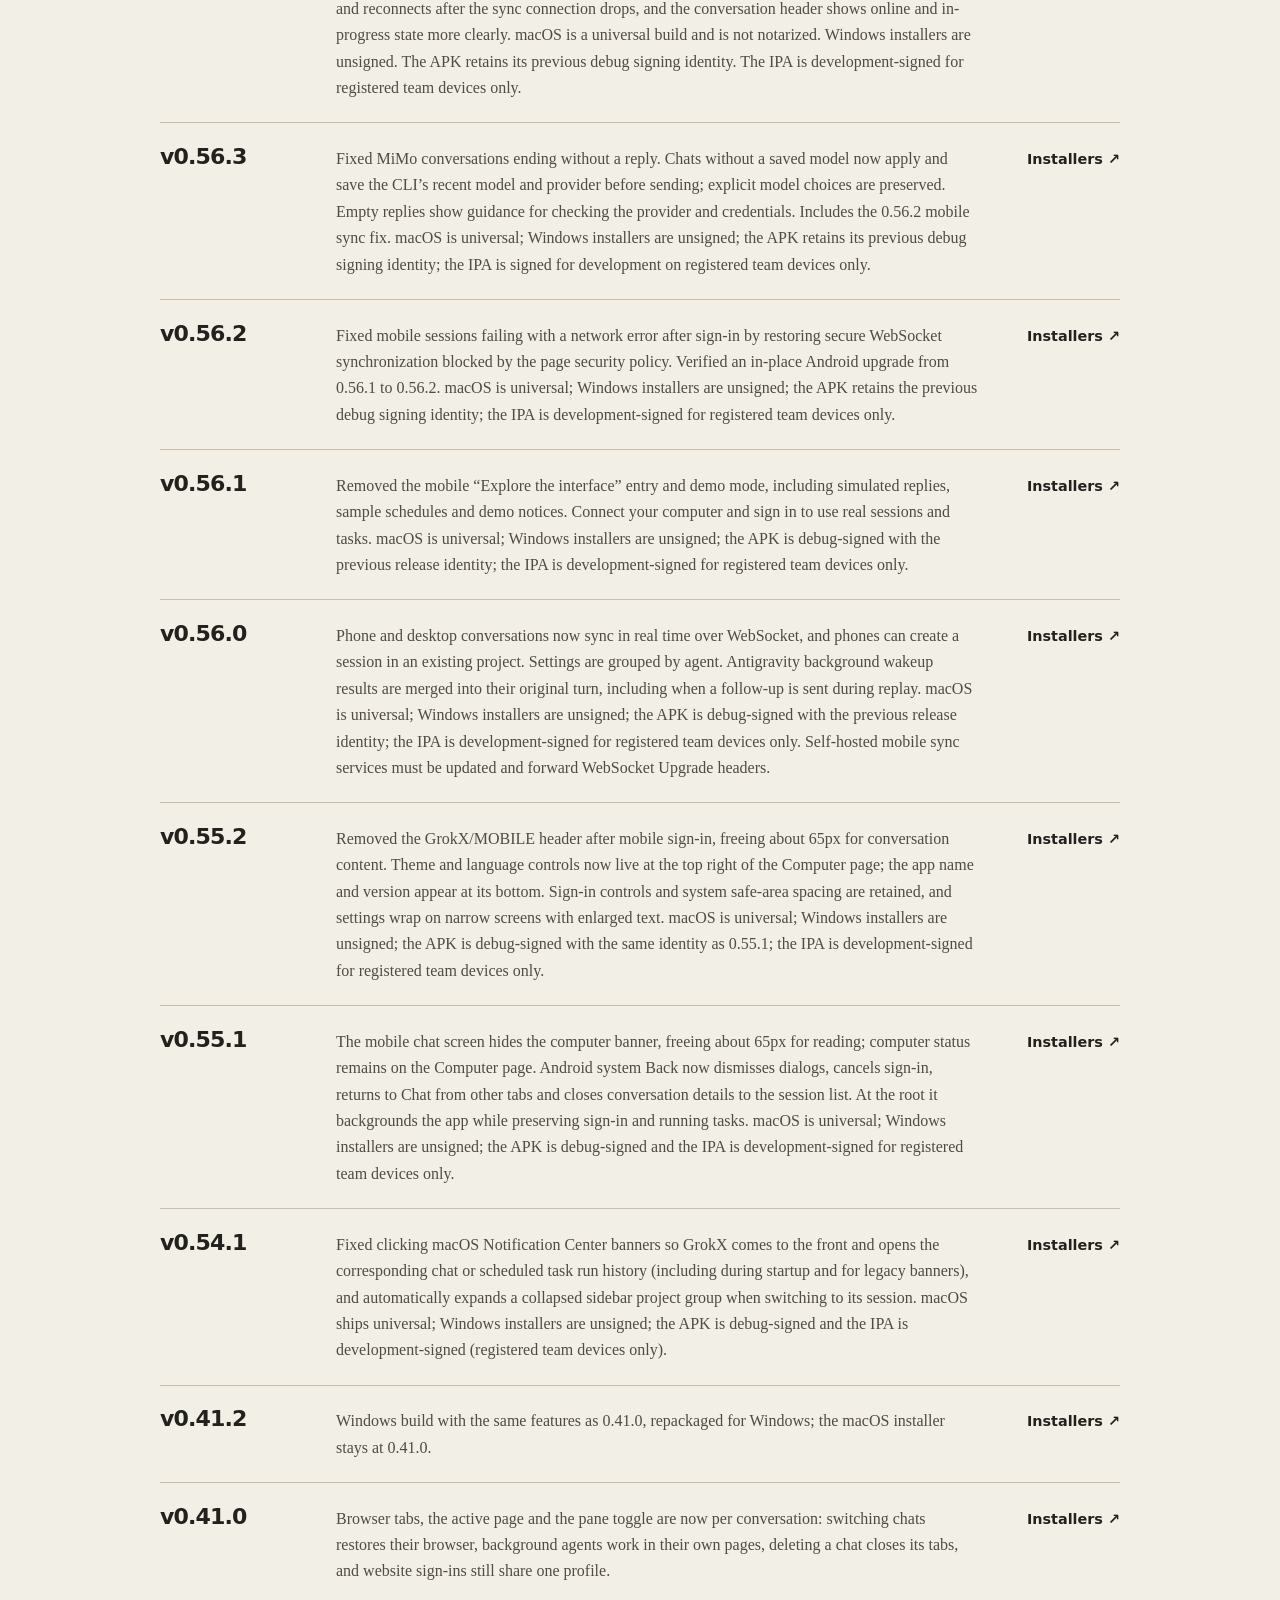
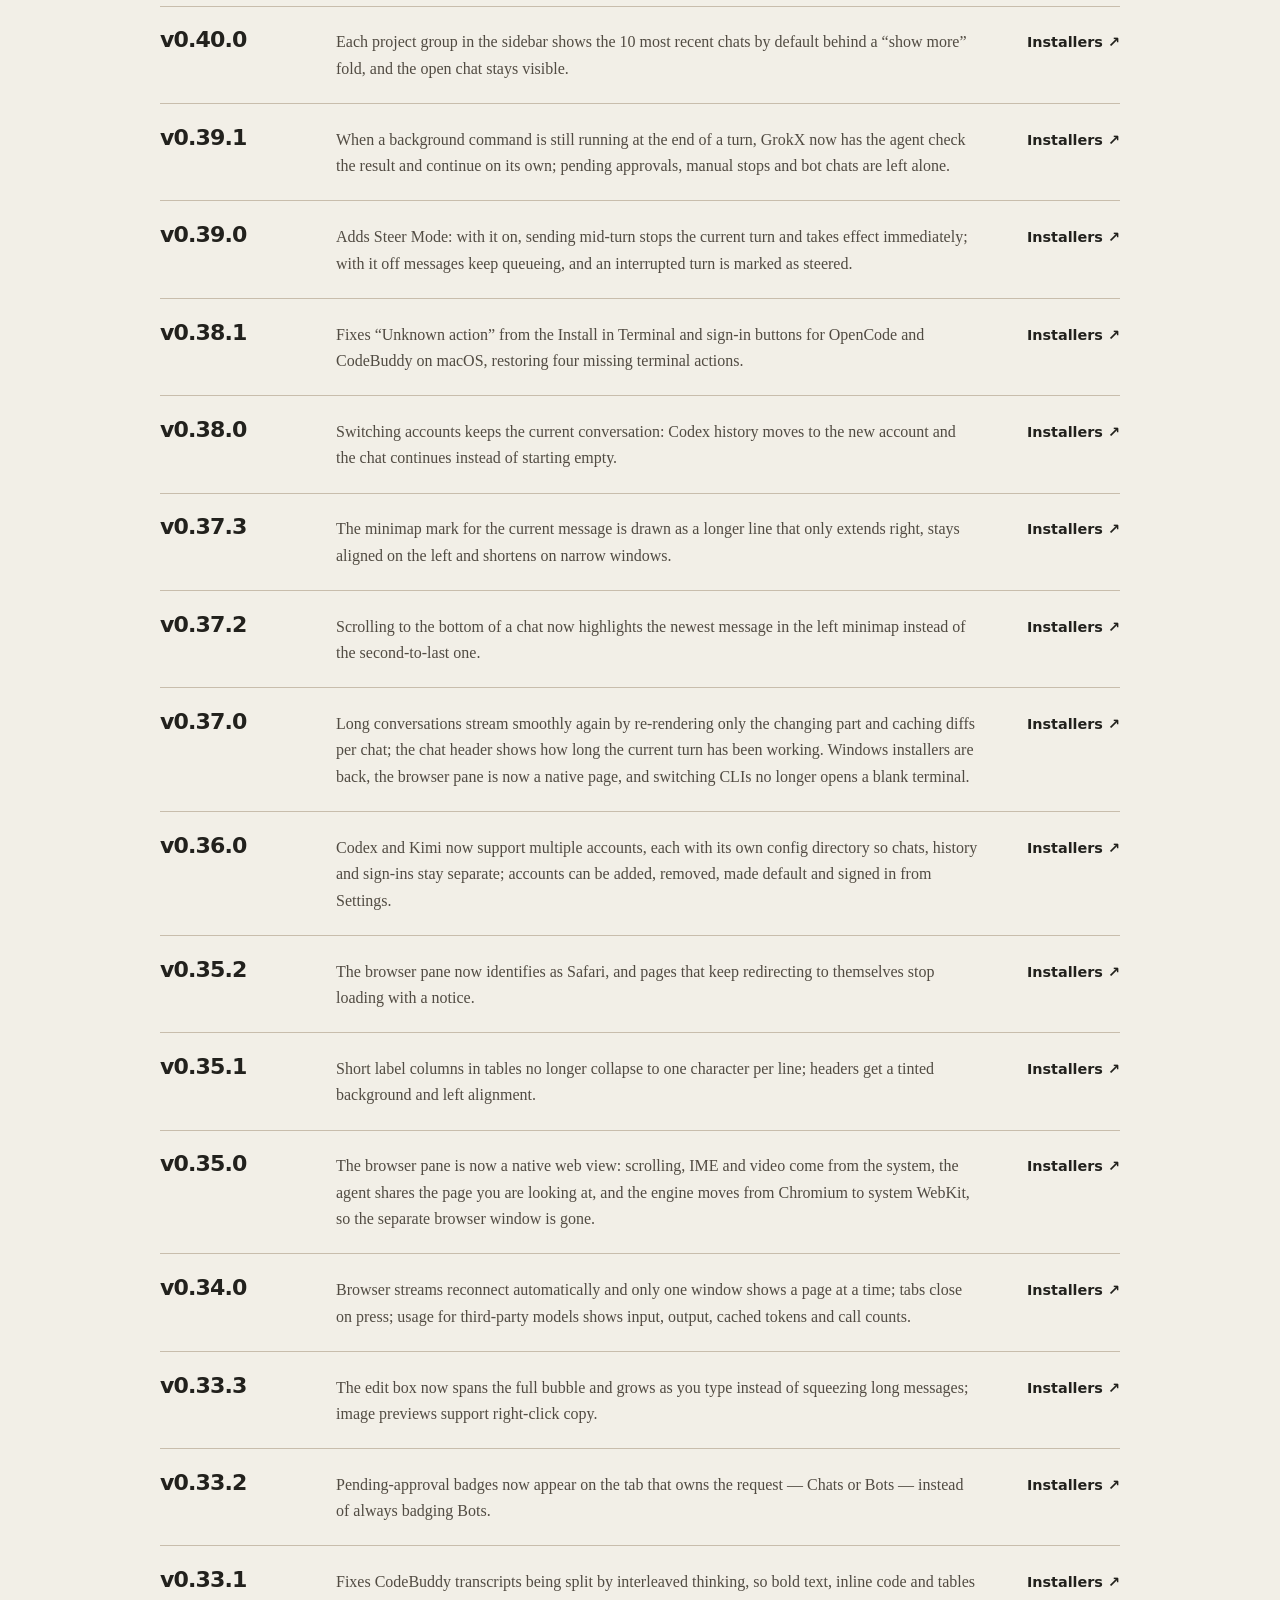
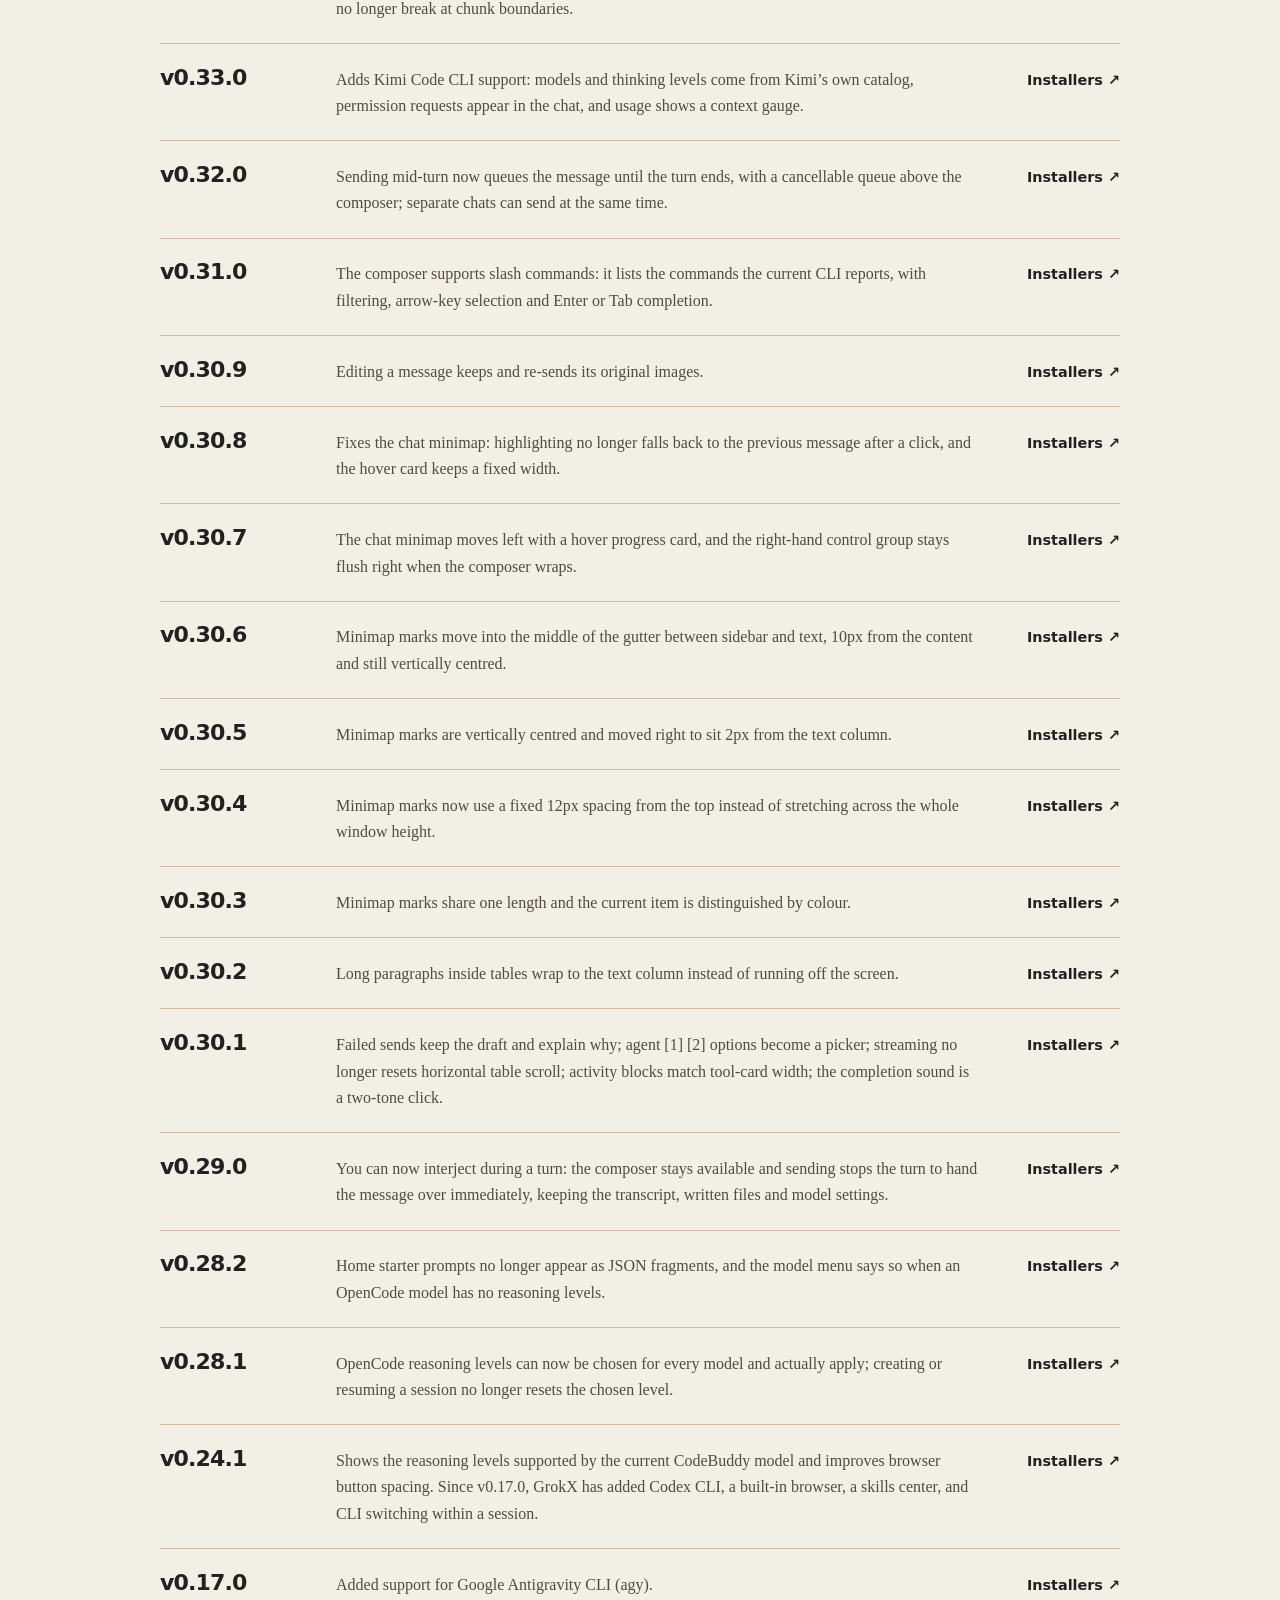
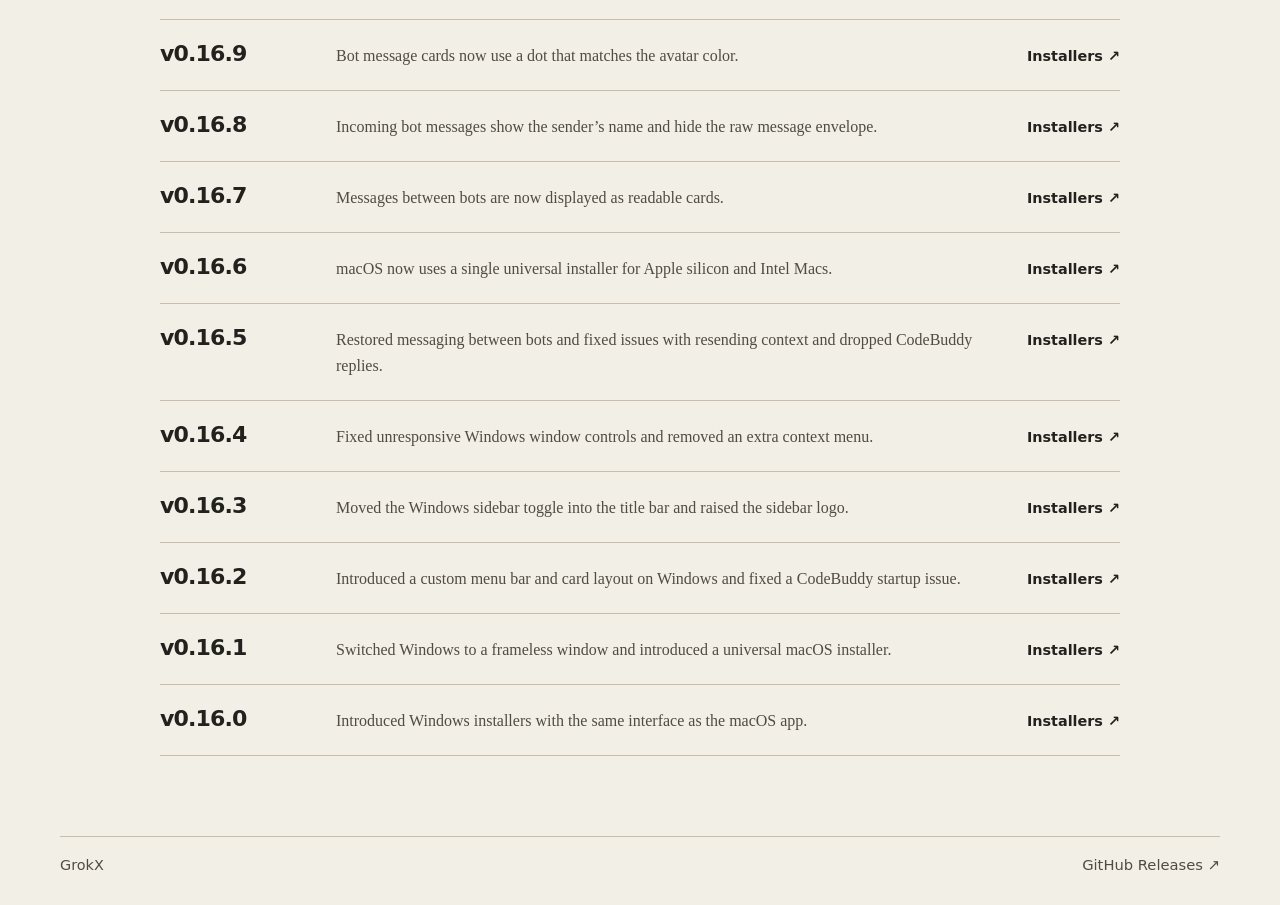
==== commit 27851c2b: "Release 0.99.2: 修复流式生成时的对话滚动" ====
--- a/changelog.html
+++ b/changelog.html
@@ -48,8 +48,13 @@
     <p data-en="See what changed in each public release of GrokX, from newest to oldest.">从新到旧查看 GrokX 各公开版本的改动和安装包。</p>
   </header>
   <ol class="releases">
+    <li id="v0.99.2">
+      <div class="release-version"><h2>v0.99.2</h2><span class="latest" data-en="Latest">最新发布</span></div>
+      <p data-en="Fixed small upward wheel movements being pulled back to the bottom while a reply streams. Scrolling up or down responds immediately during and after generation. Returning to the bottom resumes following the reply. The macOS app is development-signed and unnotarized. Windows installers are unsigned. The Android APK is debug-signed. The iOS IPA is development-signed and installs only on registered team devices.">修复流式生成时轻滚向上会被拉回底部的问题。生成中和生成结束后，向上、向下滚动均立即响应。滚回底部后会继续跟随新输出。 macOS 为开发签名，未公证。Windows 安装包未签名。Android APK 为调试签名。iOS IPA 为开发签名，仅可安装到团队已注册设备。</p>
+      <a class="release-link" href="https://github.com/onedou/grokx-releases/releases/tag/v0.99.2"><span data-en="Installers">安装包</span> <span class="sr-only">v0.99.2</span><span aria-hidden="true">↗</span></a>
+    </li>
     <li id="v0.99.0">
-      <div class="release-version"><h2>v0.99.0</h2><span class="latest" data-en="Latest">最新发布</span></div>
+      <div class="release-version"><h2>v0.99.0</h2></div>
       <p data-en="Added Fusion multi-model scheduling so one task can combine several models, plus usage readings for Kimi, CodeBuddy, and Qwen and relative image paths. Updates now work like VS Code: a new release downloads in the background, then an Update button appears at the top of the sidebar; one click installs and restarts without a separate download. The macOS app is development-signed and unnotarized. Windows installers are unsigned. The Android APK is debug-signed and the iOS IPA is development-signed, installing only on registered team devices.">新增 Fusion 多模型调度，可在一次任务中组合多个模型，并补齐 Kimi、CodeBuddy、Qwen 的用量显示与相对路径图片解析。更新改为 VS Code 式：检测到新版本后在后台自动下载，完成后侧栏顶部出现「更新」按钮，点击即安装并重启。macOS App 为开发签名、未公证；Windows 安装包未签名；Android APK 为调试签名，iOS IPA 为开发签名，仅可安装到团队已注册设备。</p>
       <a class="release-link" href="https://github.com/onedou/grokx-releases/releases/tag/v0.99.0"><span data-en="Installers">安装包</span> <span class="sr-only">v0.99.0</span><span aria-hidden="true">↗</span></a>
     </li>
